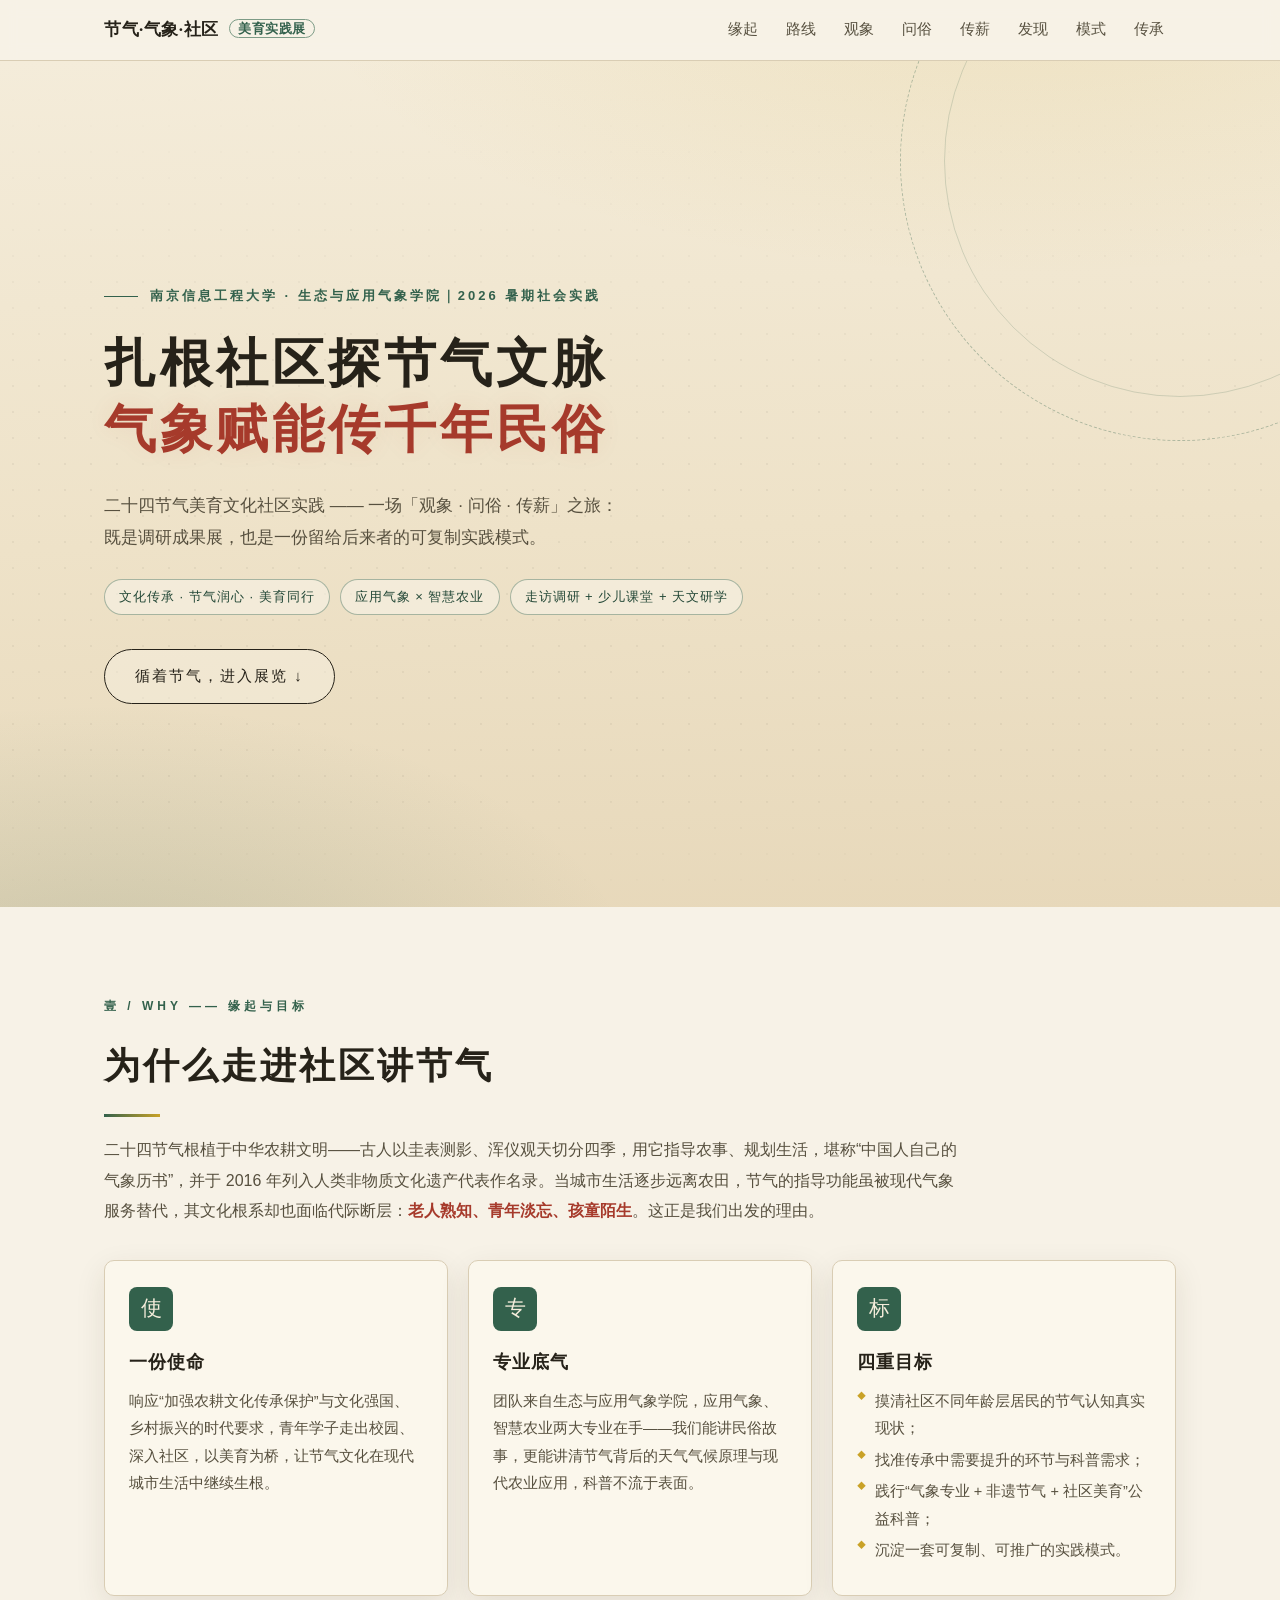
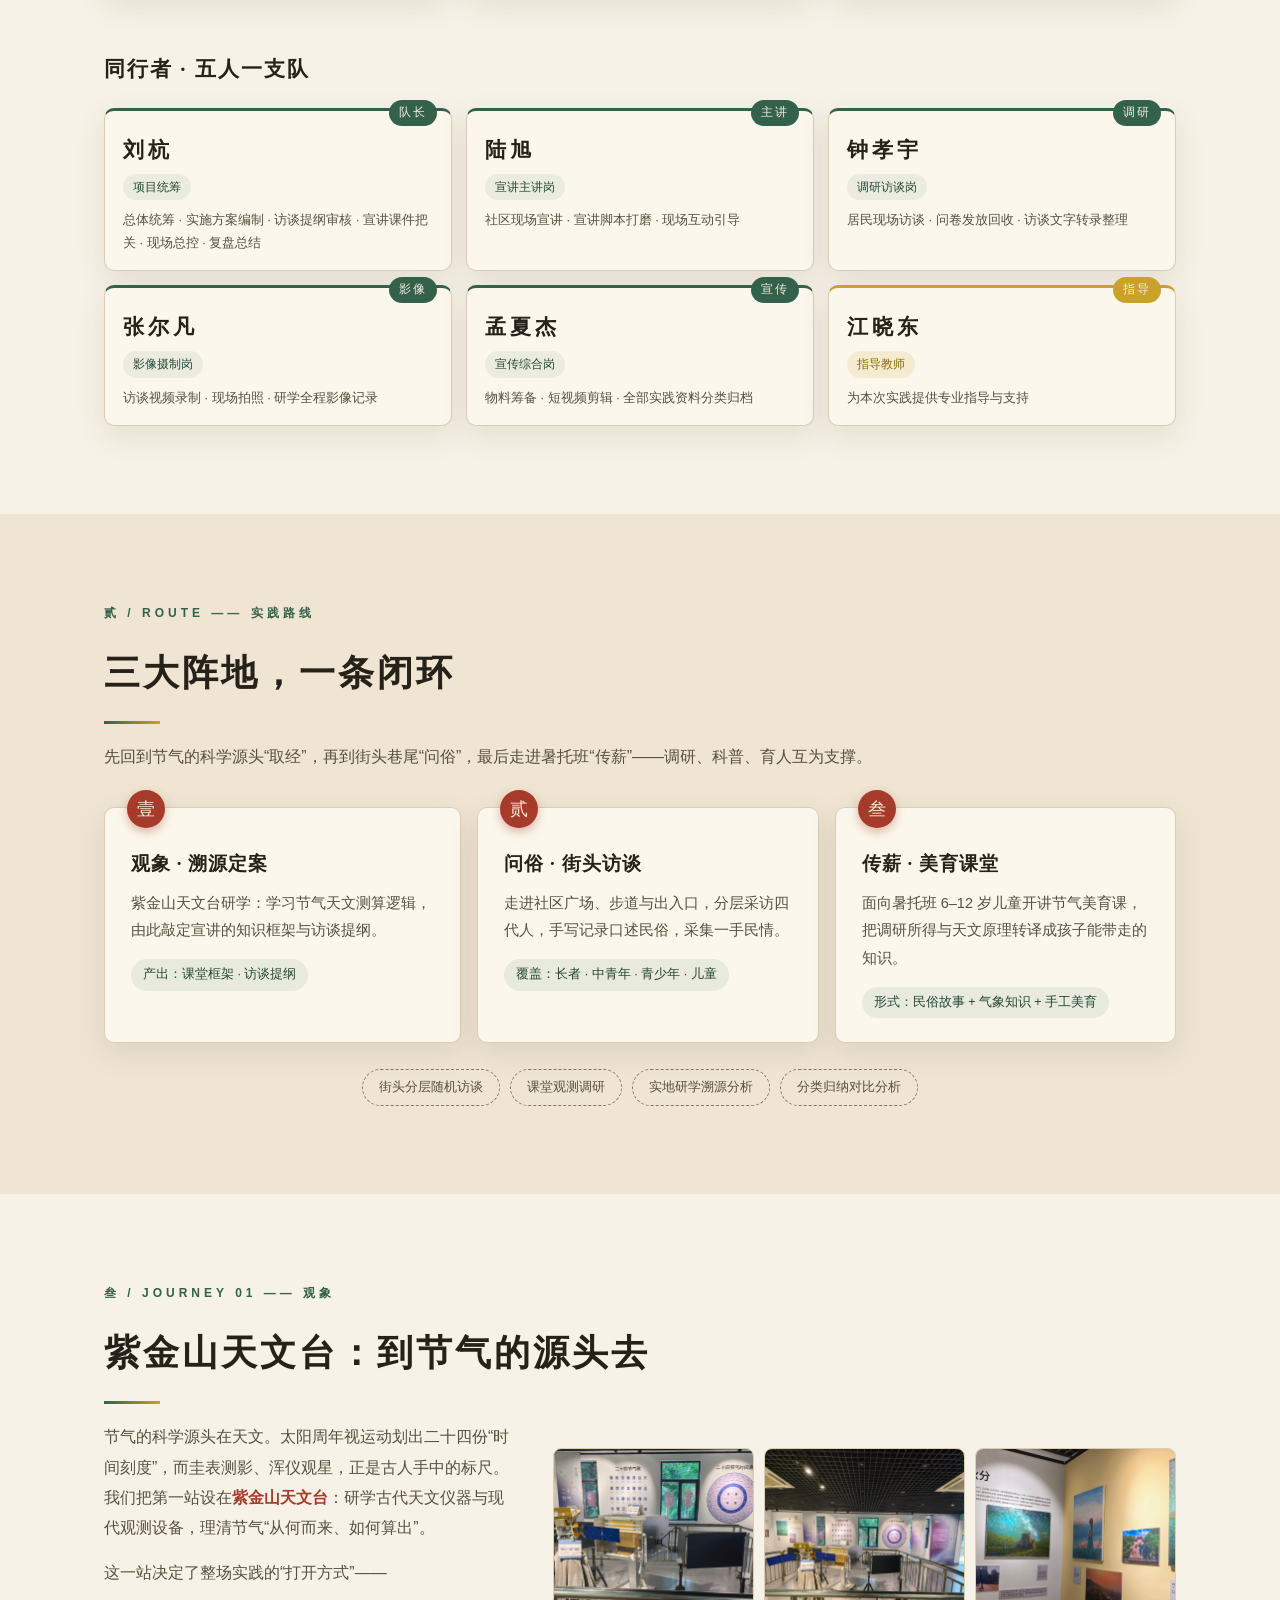
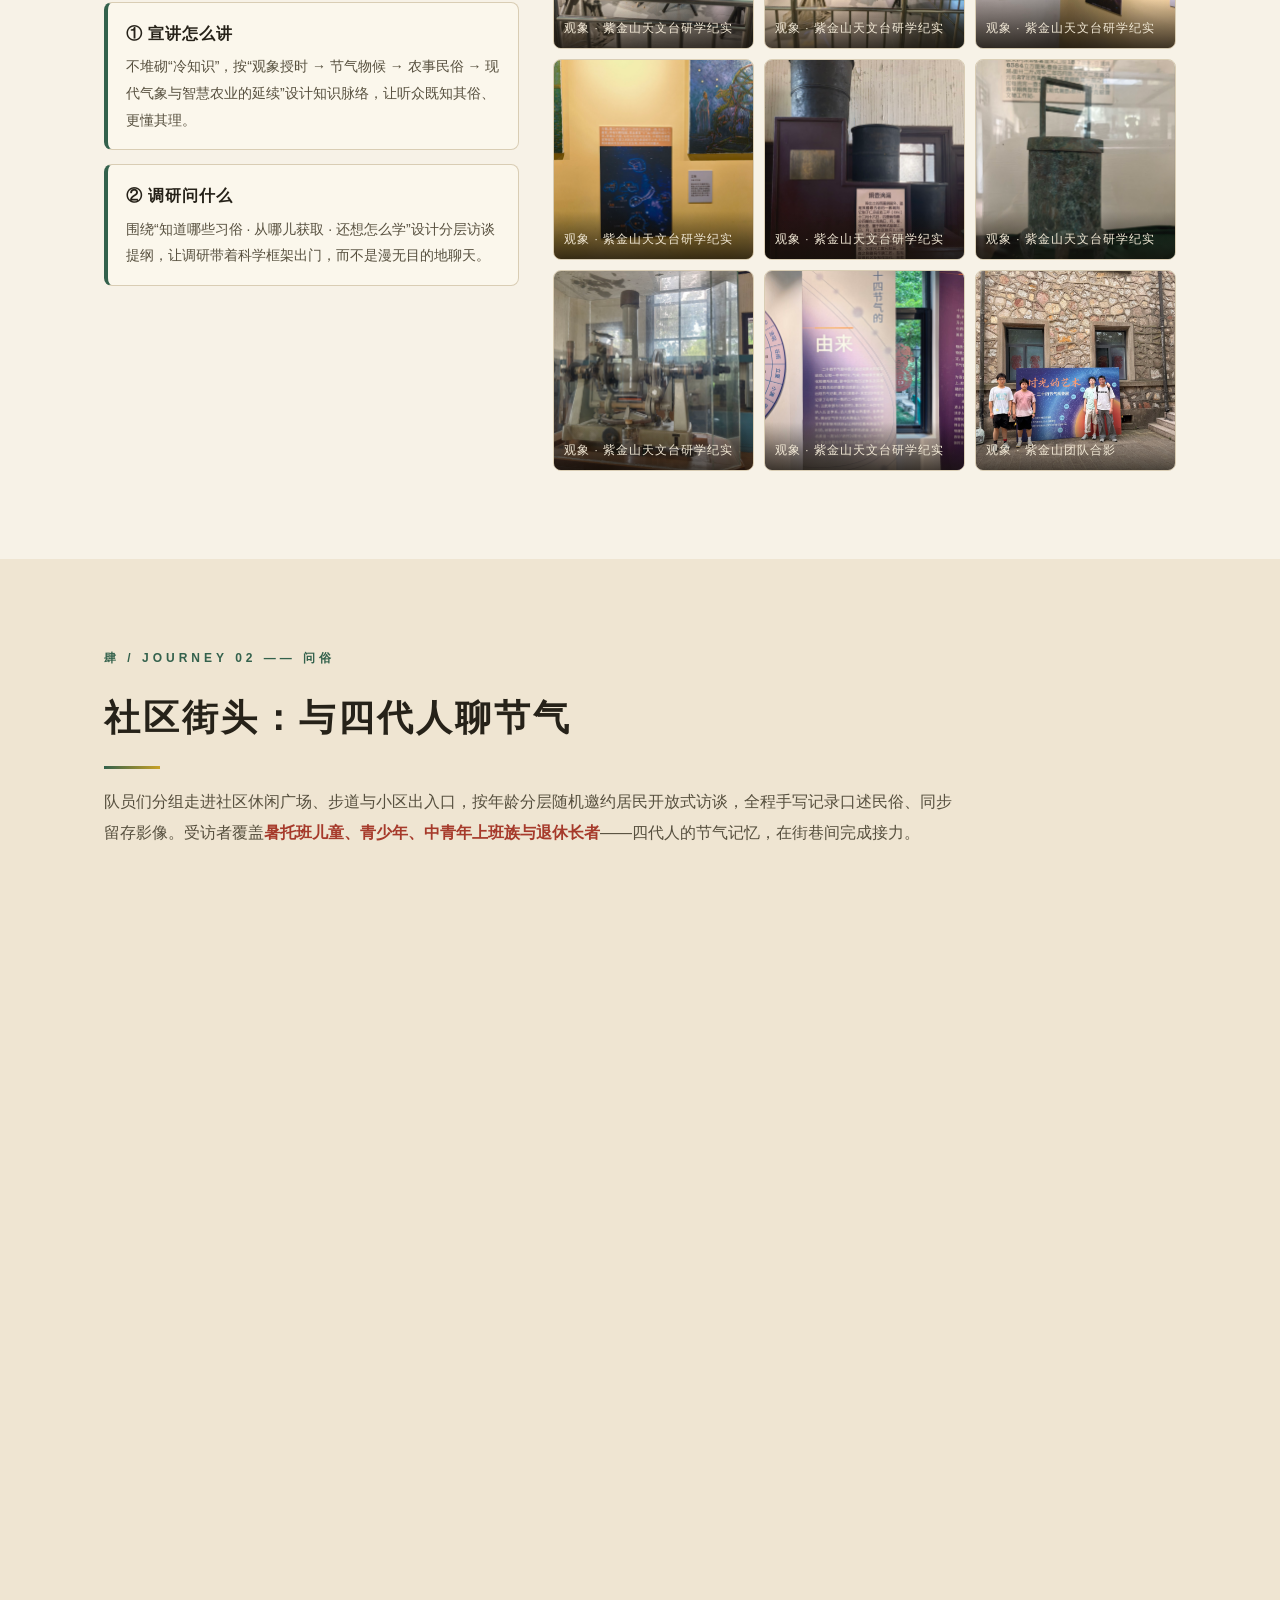
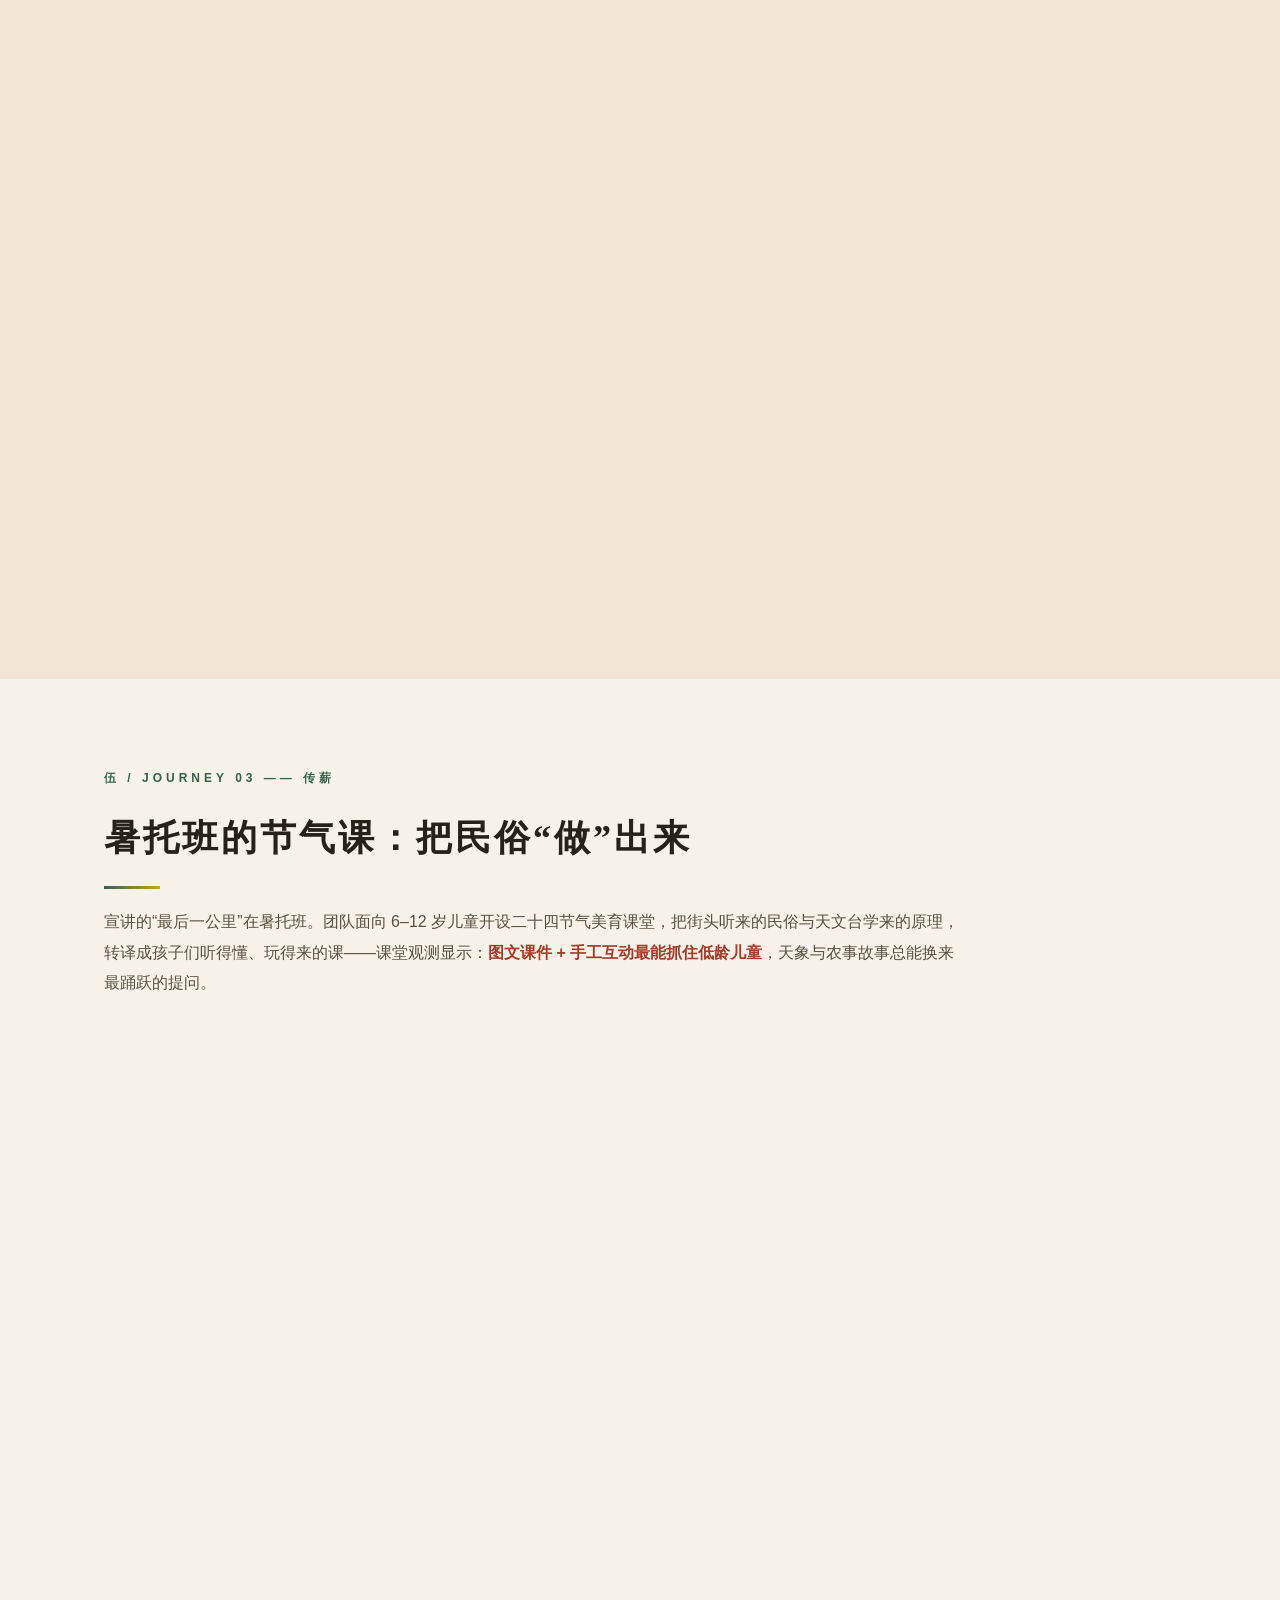
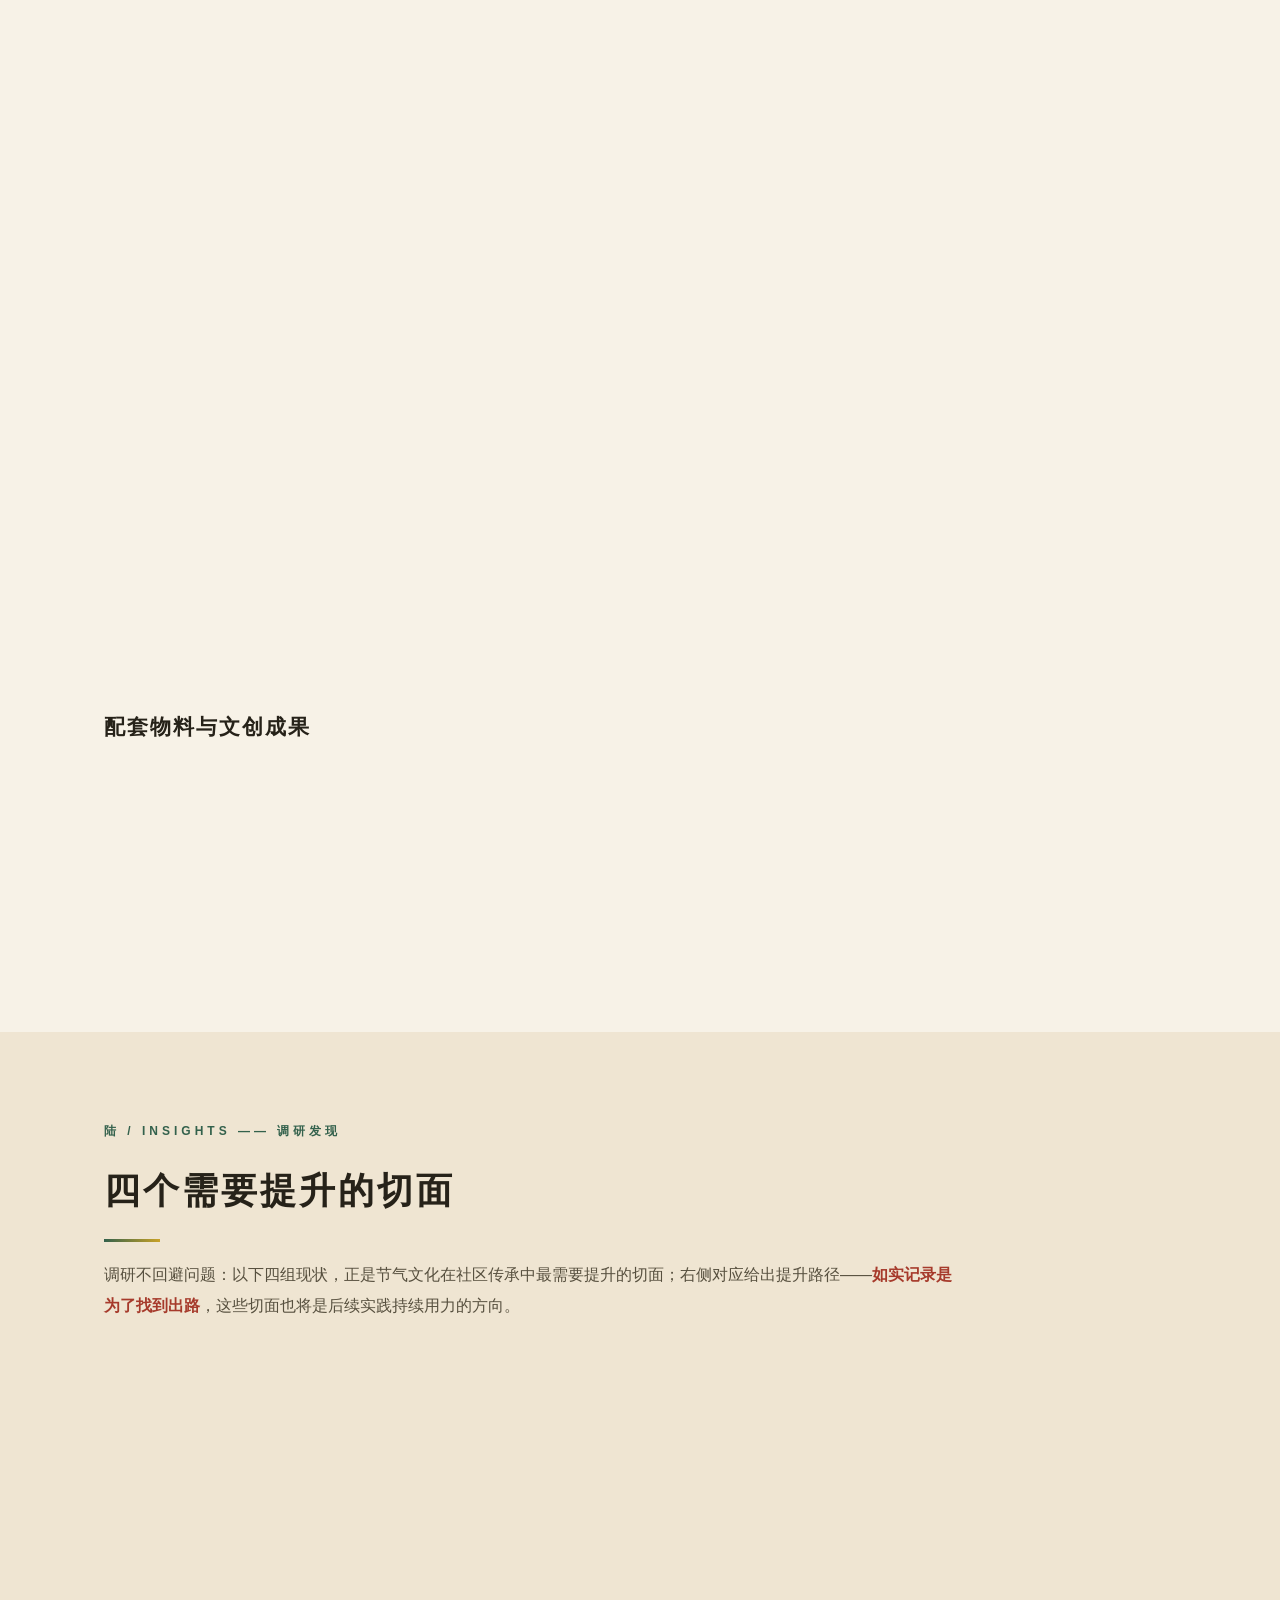
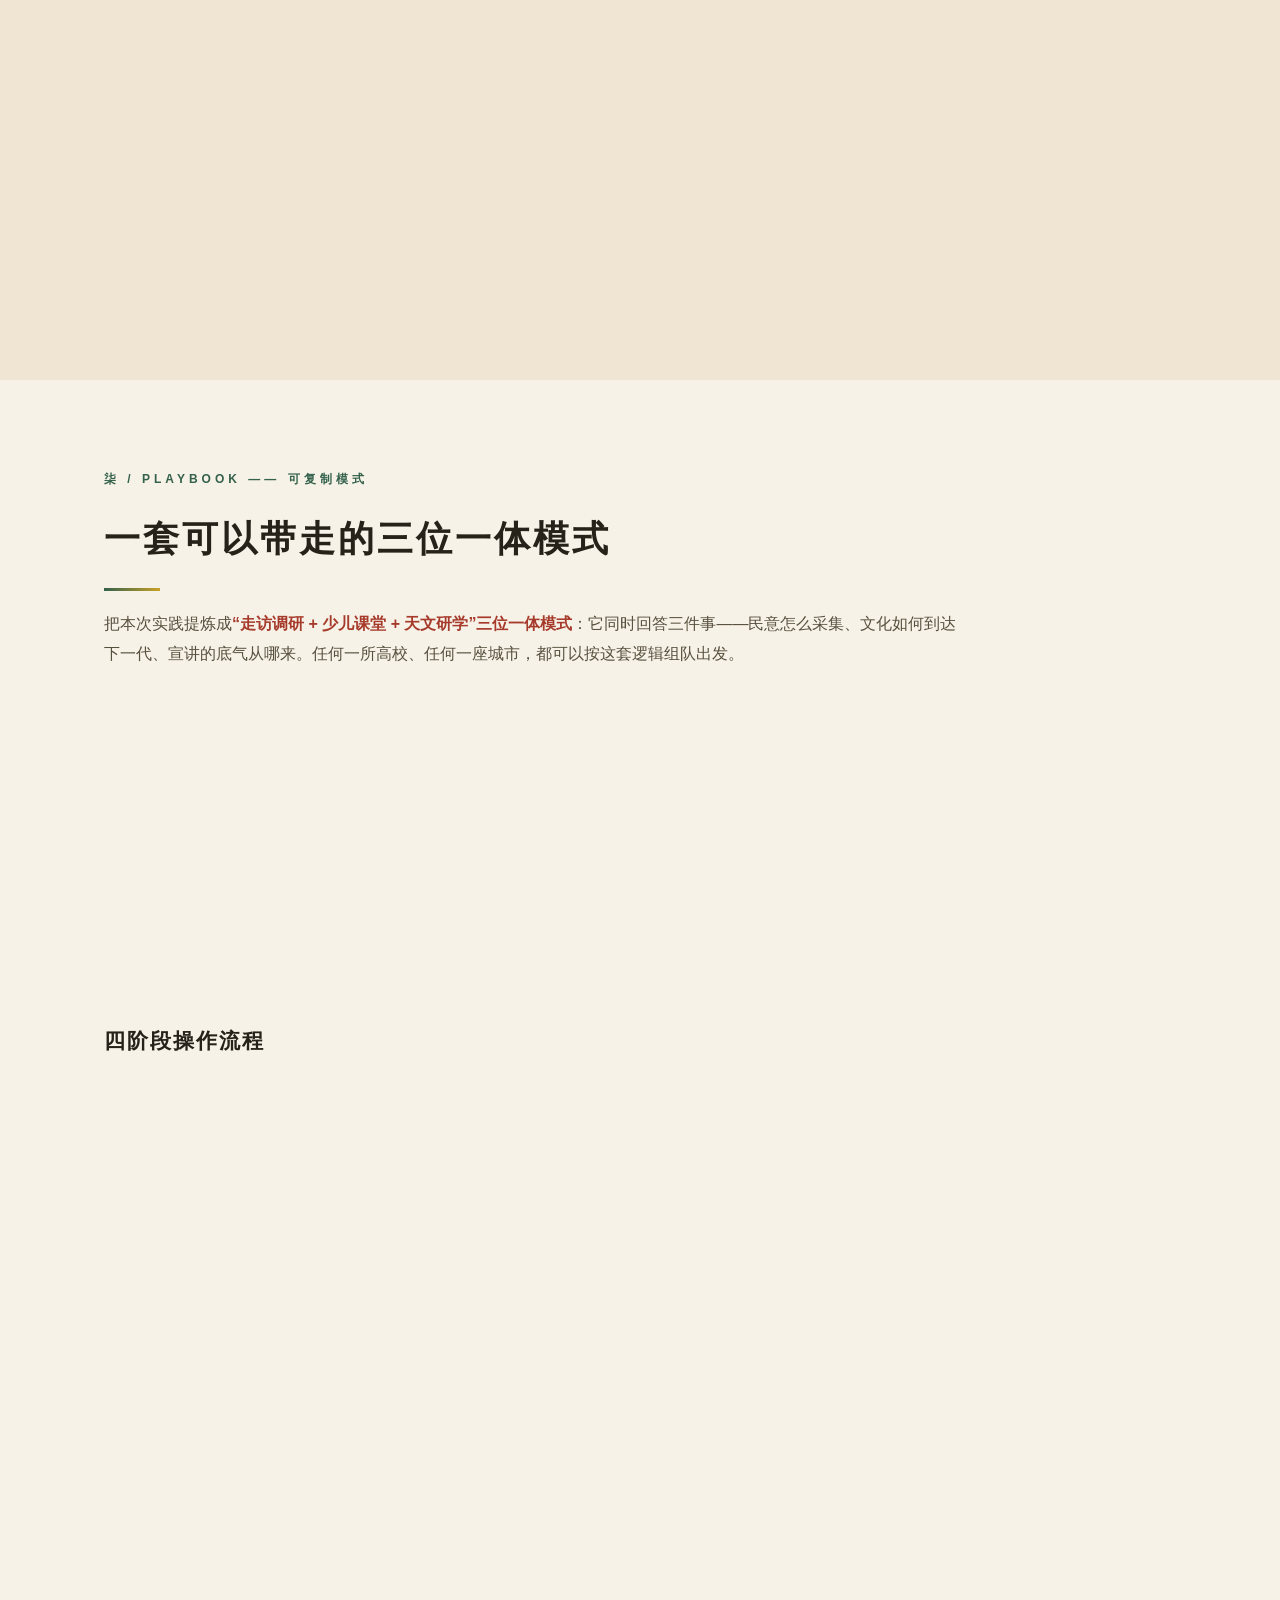
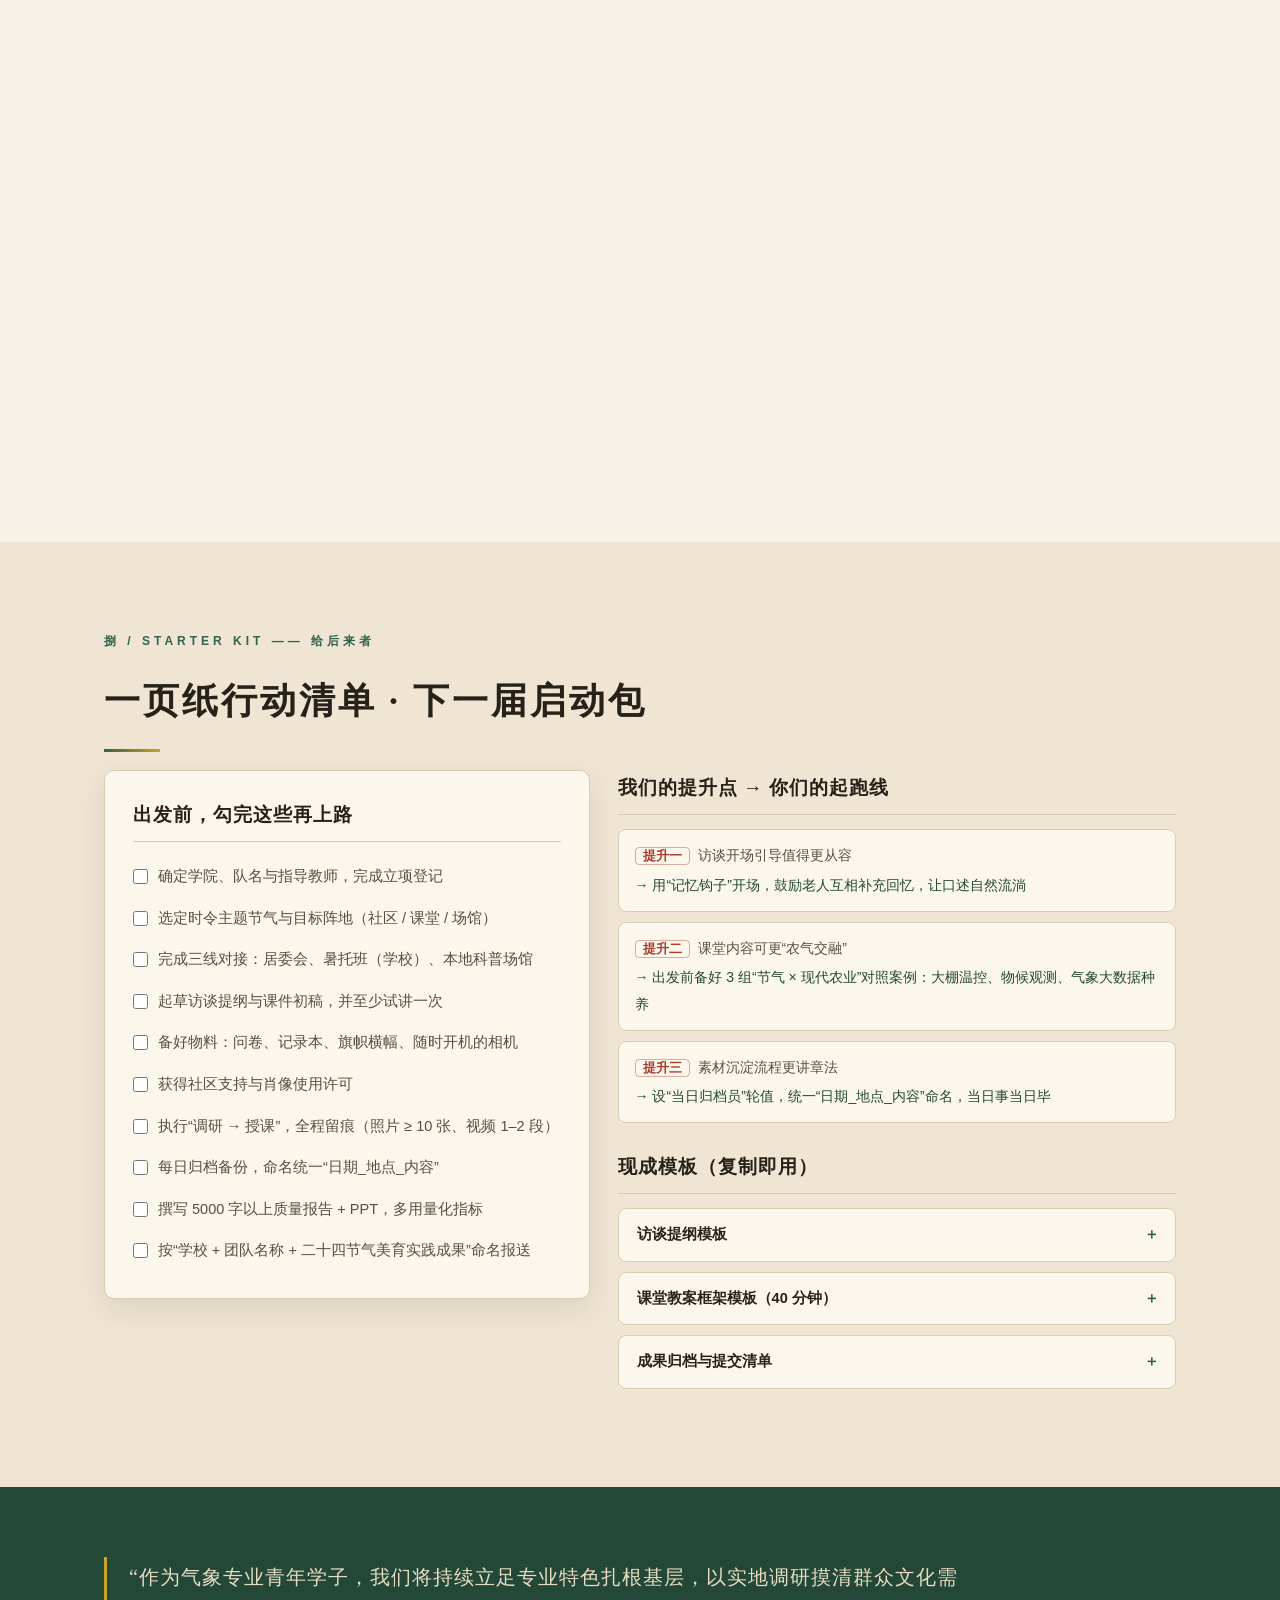
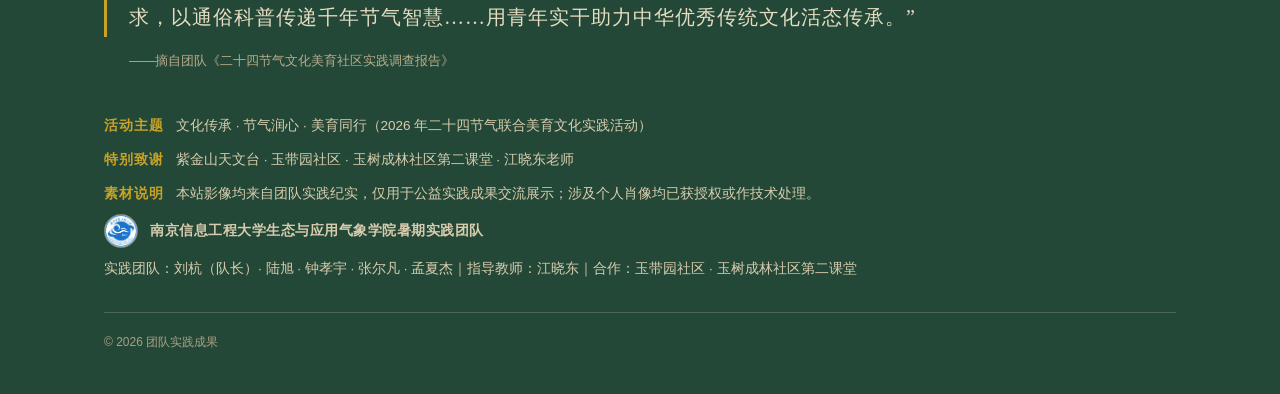
==== index.html @ 69b65ee2 "二十四节气美育实践成果展 v1.0（含视频）" ====
<!DOCTYPE html>
<html lang="zh-CN">
<head>
<meta charset="UTF-8">
<meta name="viewport" content="width=device-width, initial-scale=1.0">
<title>扎根社区探节气文脉 · 气象赋能传千年民俗｜南京信息工程大学二十四节气美育实践成果展</title>
<meta name="description" content="南京信息工程大学生态与应用气象学院暑期实践团队成果展：观象·问俗·传薪三大阵地，二十四节气社区调研成果与可复制实践模式。">
<link rel="icon" href="img/logo-nuist.jpg">
<link rel="stylesheet" href="css/style.css">
</head>
<body>

<!-- ======== 顶部导航 ======== -->
<header class="nav" id="topnav">
  <div class="nav-inner">
    <a class="brand" href="#top">节气·气象·社区 <em>美育实践展</em></a>
    <button class="nav-toggle" id="navToggle" aria-label="展开导航" aria-expanded="false">
      <span></span><span></span><span></span>
    </button>
    <nav class="nav-links" id="navLinks">
      <a href="#intro">缘起</a>
      <a href="#route">路线</a>
      <a href="#guanxiang">观象</a>
      <a href="#wensu">问俗</a>
      <a href="#chuanxin">传薪</a>
      <a href="#findings">发现</a>
      <a href="#model">模式</a>
      <a href="#handover">传承</a>
    </nav>
  </div>
</header>

<!-- ======== 首屏 ======== -->
<section class="hero" id="top">
  <div class="hero-deco" aria-hidden="true"><div class="ring"></div></div>
  <div class="hero-inner">
    <p class="eyebrow">南京信息工程大学 · 生态与应用气象学院｜2026 暑期社会实践</p>
    <h1 class="hero-title">
      <span class="t1">扎根社区探节气文脉</span>
      <span class="t2">气象赋能传千年民俗</span>
    </h1>
    <p class="hero-sub">二十四节气美育文化社区实践 —— 一场「观象 · 问俗 · 传薪」之旅：<br>
    既是调研成果展，也是一份留给后来者的可复制实践模式。</p>
    <div class="hero-chips">
      <span>文化传承 · 节气润心 · 美育同行</span>
      <span>应用气象 × 智慧农业</span>
      <span>走访调研 + 少儿课堂 + 天文研学</span>
    </div>
    <a class="hero-cta" href="#intro">循着节气，进入展览 ↓</a>
  </div>
</section>

<main>

<!-- ======== 壹 · 缘起 ======== -->
<section class="sec" id="intro">
  <div class="wrap">
    <p class="kicker">壹 / WHY —— 缘起与目标</p>
    <h2 class="sec-title">为什么走进社区讲节气</h2>
    <p class="lede">二十四节气根植于中华农耕文明——古人以圭表测影、浑仪观天切分四季，用它指导农事、规划生活，堪称“中国人自己的气象历书”，并于 2016 年列入人类非物质文化遗产代表作名录。当城市生活逐步远离农田，节气的指导功能虽被现代气象服务替代，其文化根系却也面临代际断层：<strong>老人熟知、青年淡忘、孩童陌生</strong>。这正是我们出发的理由。</p>
    <div class="cards c3">
      <article class="card">
        <div class="card-icon" aria-hidden="true">使</div>
        <h3>一份使命</h3>
        <p>响应“加强农耕文化传承保护”与文化强国、乡村振兴的时代要求，青年学子走出校园、深入社区，以美育为桥，让节气文化在现代城市生活中继续生根。</p>
      </article>
      <article class="card">
        <div class="card-icon" aria-hidden="true">专</div>
        <h3>专业底气</h3>
        <p>团队来自生态与应用气象学院，应用气象、智慧农业两大专业在手——我们能讲民俗故事，更能讲清节气背后的天气气候原理与现代农业应用，科普不流于表面。</p>
      </article>
      <article class="card">
        <div class="card-icon" aria-hidden="true">标</div>
        <h3>四重目标</h3>
        <ul class="tight">
          <li>摸清社区不同年龄层居民的节气认知真实现状；</li>
          <li>找准传承中需要提升的环节与科普需求；</li>
          <li>践行“气象专业 + 非遗节气 + 社区美育”公益科普；</li>
          <li>沉淀一套可复制、可推广的实践模式。</li>
        </ul>
      </article>
    </div>
    <div class="team-band">
      <h3 class="sub-h">同行者 · 五人一支队</h3>
      <div class="team-grid">
        <article class="member">
          <span class="m-flag">队长</span>
          <span class="m-name">刘杭</span><span class="m-role">项目统筹</span>
          <p>总体统筹 · 实施方案编制 · 访谈提纲审核 · 宣讲课件把关 · 现场总控 · 复盘总结</p>
        </article>
        <article class="member">
          <span class="m-flag">主讲</span>
          <span class="m-name">陆旭</span><span class="m-role">宣讲主讲岗</span>
          <p>社区现场宣讲 · 宣讲脚本打磨 · 现场互动引导</p>
        </article>
        <article class="member">
          <span class="m-flag">调研</span>
          <span class="m-name">钟孝宇</span><span class="m-role">调研访谈岗</span>
          <p>居民现场访谈 · 问卷发放回收 · 访谈文字转录整理</p>
        </article>
        <article class="member">
          <span class="m-flag">影像</span>
          <span class="m-name">张尔凡</span><span class="m-role">影像摄制岗</span>
          <p>访谈视频录制 · 现场拍照 · 研学全程影像记录</p>
        </article>
        <article class="member">
          <span class="m-flag">宣传</span>
          <span class="m-name">孟夏杰</span><span class="m-role">宣传综合岗</span>
          <p>物料筹备 · 短视频剪辑 · 全部实践资料分类归档</p>
        </article>
        <article class="member teacher">
          <span class="m-flag">指导</span>
          <span class="m-name">江晓东</span><span class="m-role">指导教师</span>
          <p>为本次实践提供专业指导与支持</p>
        </article>
      </div>
    </div>
  </div>
</section>

<!-- ======== 贰 · 路线 ======== -->
<section class="sec alt" id="route">
  <div class="wrap">
    <p class="kicker">贰 / ROUTE —— 实践路线</p>
    <h2 class="sec-title">三大阵地，一条闭环</h2>
    <p class="lede">先回到节气的科学源头“取经”，再到街头巷尾“问俗”，最后走进暑托班“传薪”——调研、科普、育人互为支撑。</p>
    <div class="steps c3">
      <article class="step">
        <div class="step-no">壹</div>
        <h3>观象 · 溯源定案</h3>
        <p>紫金山天文台研学：学习节气天文测算逻辑，由此敲定宣讲的知识框架与访谈提纲。</p>
        <div class="step-tag">产出：课堂框架 · 访谈提纲</div>
      </article>
      <article class="step">
        <div class="step-no">贰</div>
        <h3>问俗 · 街头访谈</h3>
        <p>走进社区广场、步道与出入口，分层采访四代人，手写记录口述民俗，采集一手民情。</p>
        <div class="step-tag">覆盖：长者 · 中青年 · 青少年 · 儿童</div>
      </article>
      <article class="step">
        <div class="step-no">叁</div>
        <h3>传薪 · 美育课堂</h3>
        <p>面向暑托班 6–12 岁儿童开讲节气美育课，把调研所得与天文原理转译成孩子能带走的知识。</p>
        <div class="step-tag">形式：民俗故事 + 气象知识 + 手工美育</div>
      </article>
    </div>
    <div class="chips-row">
      <span class="chip">街头分层随机访谈</span>
      <span class="chip">课堂观测调研</span>
      <span class="chip">实地研学溯源分析</span>
      <span class="chip">分类归纳对比分析</span>
    </div>
  </div>
</section>

<!-- ======== 叁 · 观象 ======== -->
<section class="sec" id="guanxiang">
  <div class="wrap">
    <p class="kicker">叁 / JOURNEY 01 —— 观象</p>
    <h2 class="sec-title">紫金山天文台：到节气的源头去</h2>
    <div class="split">
      <div class="split-text">
        <p>节气的科学源头在天文。太阳周年视运动划出二十四份“时间刻度”，而圭表测影、浑仪观星，正是古人手中的标尺。我们把第一站设在<strong>紫金山天文台</strong>：研学古代天文仪器与现代观测设备，理清节气“从何而来、如何算出”。</p>
        <p>这一站决定了整场实践的“打开方式”——</p>
        <div class="mini-cards">
          <article>
            <h4>① 宣讲怎么讲</h4>
            <p>不堆砌“冷知识”，按“观象授时 → 节气物候 → 农事民俗 → 现代气象与智慧农业的延续”设计知识脉络，让听众既知其俗、更懂其理。</p>
          </article>
          <article>
            <h4>② 调研问什么</h4>
            <p>围绕“知道哪些习俗 · 从哪儿获取 · 还想怎么学”设计分层访谈提纲，让调研带着科学框架出门，而不是漫无目的地聊天。</p>
          </article>
        </div>
      </div>
      <div class="gallery" data-gallery="guanxiang" aria-label="紫金山天文台研学照片"></div>
    </div>
  </div>
</section>

<!-- ======== 肆 · 问俗 ======== -->
<section class="sec alt" id="wensu">
  <div class="wrap">
    <p class="kicker">肆 / JOURNEY 02 —— 问俗</p>
    <h2 class="sec-title">社区街头：与四代人聊节气</h2>
    <p class="lede">队员们分组走进社区休闲广场、步道与小区出入口，按年龄分层随机邀约居民开放式访谈，全程手写记录口述民俗、同步留存影像。受访者覆盖<strong>暑托班儿童、青少年、中青年上班族与退休长者</strong>——四代人的节气记忆，在街巷间完成接力。</p>
    <div class="portraits c4">
      <article class="portrait">
        <div class="p-face">长</div>
        <h3>长者 · 记忆完整者</h3>
        <p>熟知立秋晒秋、啃秋、时令食补等全套民俗，能背节气歌、谈农时；短板在于获取新知的渠道单一（口述 + 电视），社区里缺少固定交流平台。</p>
      </article>
      <article class="portrait">
        <div class="p-face">中</div>
        <h3>中青年 · 碎片化</h3>
        <p>只记得少数标志性节气，民俗“听过名字、不懂寓意”，践行更少；知识多来自短视频碎片，反而对“节气 × 气象 / 智慧农业”的专业解读有较强求知欲。</p>
      </article>
      <article class="portrait">
        <div class="p-face">青</div>
        <h3>青少年 · 课本派</h3>
        <p>会背节气歌，却对应不上物候与民俗，几乎没有生活实践经历；对纯理论宣讲接受度低，更欢迎趣味化、互动式科普。</p>
      </article>
      <article class="portrait">
        <div class="p-face">童</div>
        <h3>儿童 · 待启蒙</h3>
        <p>对节气名词基本陌生，却对自然风物、天象故事、农耕小故事充满好奇——图文并茂的课件加手工互动，是打开认知的最佳钥匙。</p>
      </article>
    </div>
    <div class="channel-band">
      <h4>知识渠道发现</h4>
      <ul>
        <li><strong>长辈口述、课本</strong>——大众最主要的知识来源</li>
        <li><strong>短视频</strong>——中青年与青少年的主流渠道</li>
        <li><strong>电视科普</strong>——仍服务着老年群体</li>
        <li class="hl"><strong>社区节气活动、场馆研学</strong>——覆盖面极低，线下实体科普阵地存在明显缺口</li>
      </ul>
    </div>
    <div class="wensu-media">
      <figure class="video-block">
        <video controls preload="metadata" src="video/wensu-caifang.mp4" aria-label="社区街头采访视频"></video>
        <figcaption>问俗 · 街头采访实录视频（约 3 分钟）——照片之外，让对话与乡音自己说话</figcaption>
      </figure>
      <div class="gallery narrow" data-gallery="wensu" aria-label="社区街头访谈照片"></div>
    </div>
  </div>
</section>

<!-- ======== 伍 · 传薪 ======== -->
<section class="sec" id="chuanxin">
  <div class="wrap">
    <p class="kicker">伍 / JOURNEY 03 —— 传薪</p>
    <h2 class="sec-title">暑托班的节气课：把民俗“做”出来</h2>
    <p class="lede">宣讲的“最后一公里”在暑托班。团队面向 6–12 岁儿童开设二十四节气美育课堂，把街头听来的民俗与天文台学来的原理，转译成孩子们听得懂、玩得来的课——课堂观测显示：<strong>图文课件 + 手工互动最能抓住低龄儿童</strong>，天象与农事故事总能换来最踊跃的提问。</p>
    <div class="cards c3">
      <article class="card">
        <div class="card-icon" aria-hidden="true">讲</div>
        <h3>民俗故事 · 导入</h3>
        <p>以应季民俗开场：立秋为什么要“晒秋”“啃秋”？先让孩子们“见过”，才谈得上“想懂”。</p>
      </article>
      <article class="card">
        <div class="card-icon" aria-hidden="true">理</div>
        <h3>气象小知识 · 进阶</h3>
        <p>结合专业解释“立秋为何还热”“一场秋雨一场凉”背后的节气与天气逻辑，也把现代气象监测、大棚智慧温控等对比知识带进课堂。</p>
      </article>
      <article class="card">
        <div class="card-icon" aria-hidden="true">手</div>
        <h3>手工美育 · 内化</h3>
        <p>树叶拼贴、节气手绘等低门槛创作，让孩子动手把节气“做”出来；作品带回家，课堂就延伸成了家庭话题。</p>
      </article>
    </div>
    <figure class="video-block wide">
      <video controls preload="metadata" src="video/chuanxin-ketang.mp4" aria-label="暑托班节气课堂视频"></video>
      <figcaption>传薪 · 节气美育课堂实录视频（约 4 分钟）</figcaption>
    </figure>
    <div class="gallery" data-gallery="chuanxin" aria-label="暑托班节气课堂照片"></div>
    <h3 class="sub-h">配套物料与文创成果</h3>
    <div class="gallery" data-gallery="wenchuang" aria-label="宣传物料与文创作品照片"></div>
  </div>
</section>

<!-- ======== 陆 · 发现 ======== -->
<section class="sec alt" id="findings">
  <div class="wrap">
    <p class="kicker">陆 / INSIGHTS —— 调研发现</p>
    <h2 class="sec-title">四个需要提升的切面</h2>
    <p class="lede">调研不回避问题：以下四组现状，正是节气文化在社区传承中最需要提升的切面；右侧对应给出提升路径——<strong>如实记录是为了找到出路</strong>，这些切面也将是后续实践持续用力的方向。</p>
    <div class="pair-list">
      <div class="pair">
        <div class="pain"><h4>现状一 · 代际认知有落差</h4><p>城市生活远离农事，年轻一代缺少节气民俗的生活场景与长辈口述机会，“老人熟知、青年淡忘、孩童陌生”的落差，需要更多带烟火气的场景去弥合。</p></div>
        <span class="arrow" aria-hidden="true">→</span>
        <div class="key"><h4>提升方向 · 社区常态阵地</h4><p>每季度固定节气公益课堂，组合“民俗故事 + 气象知识 + 手工创作”；开辟宣传栏，为老人建立口述民俗档案。</p></div>
      </div>
      <div class="pair">
        <div class="pain"><h4>现状二 · 社区供给待丰实</h4><p>节气专项活动仍偏少，形式多停留于传单与静态宣讲，对儿童和中青年的吸引力不足——供给的趣味性、频次都需要提升。</p></div>
        <span class="arrow" aria-hidden="true">→</span>
        <div class="key"><h4>提升方向 · 高校实践体系</h4><p>把“走访调研 + 少儿课堂 + 天文研学”固化为年度实践模式，配套专业科普课件与常态研学安排。</p></div>
      </div>
      <div class="pair">
        <div class="pain"><h4>现状三 · 科普深度待拓展</h4><p>常见讲解多讲民俗故事，少讲节气背后的气象原理与现代农业应用，大众“知其俗、未必知其理”——专业纵深的科普供给需要提升。</p></div>
        <span class="arrow" aria-hidden="true">→</span>
        <div class="key"><h4>提升方向 · 双线融合传播</h4><p>短视频轻量科普适配年轻一代；线下留存访谈记录、手工作品、研学影像，汇编成册免费发放。</p></div>
      </div>
      <div class="pair">
        <div class="pain"><h4>现状四 · 长效机制待完善</h4><p>高校专业资源下沉社区仍以一次性暑期实践为主，暑期过后服务易中断——校地协同的常态化机制需要持续提升。</p></div>
        <span class="arrow" aria-hidden="true">→</span>
        <div class="key"><h4>提升方向 · 校地共建机制</h4><p>与社区签订长期合作协议，分学期开展月度志愿科普，成果纳入第二课堂与实践评优体系。</p></div>
      </div>
    </div>
  </div>
</section>

<!-- ======== 柒 · 模式 ======== -->
<section class="sec" id="model">
  <div class="wrap">
    <p class="kicker">柒 / PLAYBOOK —— 可复制模式</p>
    <h2 class="sec-title">一套可以带走的三位一体模式</h2>
    <p class="lede">把本次实践提炼成<strong>“走访调研 + 少儿课堂 + 天文研学”三位一体模式</strong>：它同时回答三件事——民意怎么采集、文化如何到达下一代、宣讲的底气从哪来。任何一所高校、任何一座城市，都可以按这套逻辑组队出发。</p>
    <div class="cards c3">
      <article class="card feature">
        <div class="card-icon" aria-hidden="true">访</div>
        <h3>走访调研 · 民意底座</h3>
        <p>分层访谈让科普“对症下药”，口述记录为社区留下民俗档案。没有成熟社区？乡村集市、公园、校园周边同样适用。</p>
      </article>
      <article class="card feature">
        <div class="card-icon" aria-hidden="true">课</div>
        <h3>少儿课堂 · 传承主阵地</h3>
        <p>美育三段式把知识转译为体验，孩子带作品回家即成为“二次传播点”。暑托班之外，乡村少年宫、夏令营、中小学课后服务皆可承接。</p>
      </article>
      <article class="card feature">
        <div class="card-icon" aria-hidden="true">研</div>
        <h3>天文研学 · 科学源头</h3>
        <p>场馆里的“为什么”让宣讲有原理底气，也补齐线下研学缺口。紫金山天文台之外，本地天文馆、气象台、科技馆、气象科普基地皆可平替。</p>
      </article>
    </div>

    <h3 class="sub-h">四阶段操作流程</h3>
    <ol class="phases">
      <li>
        <span class="ph-no">1</span>
        <div class="ph-body">
          <h4>筹备 · 定案</h4>
          <p>选对时令主题（暑期实践宜选民俗浓度高的节气，如立秋）；完成三线对接：社区居委、暑托班 / 学校、本地科普场馆；备齐访谈提纲、课件初稿与影像设备；安全预案与肖像授权前置。</p>
          <div class="ph-out">产出：一页行动方案 + 物料清单</div>
        </div>
      </li>
      <li>
        <span class="ph-no">2</span>
        <div class="ph-body">
          <h4>调研 · 问俗</h4>
          <p>分组分区，按“长者 / 中青年 / 青少年 / 儿童”分层覆盖；用“您年轻时这个时节吃什么、做什么”这类记忆钩子唤起口述；主问 + 记录双人搭档，全程留影。</p>
          <div class="ph-out">产出：口述记录 · 影像 · 问卷</div>
        </div>
      </li>
      <li>
        <span class="ph-no">3</span>
        <div class="ph-body">
          <h4>授课 · 传薪</h4>
          <p>按“民俗故事 → 气象小知识 → 手工美育”三段式开讲，控制单课时长与互动节奏；讲师 + 助教配合，助教专职记录课堂反应与作品。</p>
          <div class="ph-out">产出：课堂照片 · 儿童作品 · 观测笔记</div>
        </div>
      </li>
      <li>
        <span class="ph-no">4</span>
        <div class="ph-body">
          <h4>沉淀 · 交付</h4>
          <p>当日事当日归档，统一命名“日期_地点_内容”；按活动要求备齐：高清照片不少于 10 张、视频 1–2 段（每段 3–5 分钟）、项目质量报告（不少于 5000 字）与 PPT；以“学校 + 团队名称 + 二十四节气美育实践成果”命名报送。</p>
          <div class="ph-out">产出：全套成果包（报告 · PPT · 影像 · 科普材料）</div>
        </div>
      </li>
    </ol>

    <div class="tips">
      <h4>实践小贴士（我们的切身体会）</h4>
      <ul>
        <li>访谈开场备好“记忆钩子”，长者的话匣子会开得更自然；</li>
        <li>课件多放“节气 × 现代农业”对比案例，专业味足一点，听众反而更买账；</li>
        <li>影像素材当天归档，让最鲜活的记录第一时间进入素材库。</li>
      </ul>
    </div>
  </div>
</section>

<!-- ======== 捌 · 传承 ======== -->
<section class="sec alt" id="handover">
  <div class="wrap">
    <p class="kicker">捌 / STARTER KIT —— 给后来者</p>
    <h2 class="sec-title">一页纸行动清单 · 下一届启动包</h2>
    <div class="handover-grid">
      <div class="checklist">
        <h3>出发前，勾完这些再上路</h3>
        <label><input type="checkbox"> 确定学院、队名与指导教师，完成立项登记</label>
        <label><input type="checkbox"> 选定时令主题节气与目标阵地（社区 / 课堂 / 场馆）</label>
        <label><input type="checkbox"> 完成三线对接：居委会、暑托班（学校）、本地科普场馆</label>
        <label><input type="checkbox"> 起草访谈提纲与课件初稿，并至少试讲一次</label>
        <label><input type="checkbox"> 备好物料：问卷、记录本、旗帜横幅、随时开机的相机</label>
        <label><input type="checkbox"> 获得社区支持与肖像使用许可</label>
        <label><input type="checkbox"> 执行“调研 → 授课”，全程留痕（照片 ≥ 10 张、视频 1–2 段）</label>
        <label><input type="checkbox"> 每日归档备份，命名统一“日期_地点_内容”</label>
        <label><input type="checkbox"> 撰写 5000 字以上质量报告 + PPT，多用量化指标</label>
        <label><input type="checkbox"> 按“学校 + 团队名称 + 二十四节气美育实践成果”命名报送</label>
      </div>
      <div class="relay">
        <h3>我们的提升点 → 你们的起跑线</h3>
        <ul>
          <li><span class="bad">提升一</span>访谈开场引导值得更从容<br><span class="fix">→ 用“记忆钩子”开场，鼓励老人互相补充回忆，让口述自然流淌</span></li>
          <li><span class="bad">提升二</span>课堂内容可更“农气交融”<br><span class="fix">→ 出发前备好 3 组“节气 × 现代农业”对照案例：大棚温控、物候观测、气象大数据种养</span></li>
          <li><span class="bad">提升三</span>素材沉淀流程更讲章法<br><span class="fix">→ 设“当日归档员”轮值，统一“日期_地点_内容”命名，当日事当日毕</span></li>
        </ul>
        <h3 class="mt">现成模板（复制即用）</h3>
        <details class="tpl">
          <summary>访谈提纲模板</summary>
          <div class="tpl-body">
            <p><strong>开场（记忆钩子）：</strong>您好，我们是南京信息工程大学的大学生，在做二十四节气民俗的社会调查。您年轻时，到了【X 节气】家里都吃什么、做什么？</p>
            <p><strong>一、认知与记忆：</strong>1. 您能说出几个节气？能背节气歌吗？2. 咱们本地过【X 节气】有哪些讲究（饮食 / 习俗 / 禁忌）？3. 这些习俗您是从哪儿听来的（长辈口述 / 电视 / 手机 / 课本）？</p>
            <p><strong>二、渠道与行为：</strong>4. 平时从哪些渠道接触节气知识？5. 家里现在还按节气安排生活吗（吃什么 / 做什么）？</p>
            <p><strong>三、需求与期望：</strong>6. 如果社区办节气活动，您希望是什么形式（讲座 / 手工 / 养生 / 亲子）？7. 您愿意听大学生讲节气里的气象和农业科学吗？</p>
            <p><strong>记录要求：</strong>标注受访者年龄段；原话尽量完整记录；拍合影前先征得同意。</p>
          </div>
        </details>
        <details class="tpl">
          <summary>课堂教案框架模板（40 分钟）</summary>
          <div class="tpl-body">
            <p><strong>导入 5'：</strong>应季民俗提问（“立秋了，你家吃什么？”），亮出今天的主角节气。</p>
            <p><strong>民俗故事 10'：</strong>讲本地习俗由来与寓意，穿插“晒秋 / 啃秋 / 数九”等生活画面。</p>
            <p><strong>气象小知识 10'：</strong>该节气的天气气候特点 + 一个“节气 × 现代农业”对照案例 + 1–2 个课堂提问。</p>
            <p><strong>手工美育 12'：</strong>树叶拼贴 / 节气手绘等低门槛创作，助教巡堂记录。</p>
            <p><strong>收尾 3'：</strong>请 2–3 名孩子展示并复述“今天学到了什么”，发放科普小卡。</p>
          </div>
        </details>
        <details class="tpl">
          <summary>成果归档与提交清单</summary>
          <div class="tpl-body">
            <p><strong>每日归档：</strong>照片（日期_地点_内容.jpg）｜访谈记录（日期_人群_编号.docx）｜视频（日期_活动.mp4）</p>
            <p><strong>终版提交（对照活动通知逐项打勾）：</strong>□ 项目质量报告 ≥ 5000 字（背景 / 目标定位 / 规划实施 / 核心亮点 / 效益分析 / 团队优势 / 发展愿景，多用量化指标）；□ PPT（参照报告）；□ 高清原图照片 ≥ 10 张；□ 视频 1–2 段（每段 3–5 分钟，展现实践全貌）；□ 科普材料、文创作品电子版（可选）。</p>
            <p><strong>命名：</strong>“学校 + 团队名称 + 二十四节气美育实践成果”，打包发送组委会邮箱。</p>
          </div>
        </details>
      </div>
    </div>
  </div>
</section>

</main>

<!-- ======== 尾注 ======== -->
<footer class="epilogue" id="epilogue">
  <div class="wrap">
    <blockquote>“作为气象专业青年学子，我们将持续立足专业特色扎根基层，以实地调研摸清群众文化需求，以通俗科普传递千年节气智慧……用青年实干助力中华优秀传统文化活态传承。”</blockquote>
    <p class="quote-from">——摘自团队《二十四节气文化美育社区实践调查报告》</p>
    <div class="footer-meta">
      <p><strong>活动主题</strong>文化传承 · 节气润心 · 美育同行（2026 年二十四节气联合美育文化实践活动）</p>
      <p><strong>特别致谢</strong>紫金山天文台 · 玉带园社区 · 玉树成林社区第二课堂 · 江晓东老师</p>
      <p><strong>素材说明</strong>本站影像均来自团队实践纪实，仅用于公益实践成果交流展示；涉及个人肖像均已获授权或作技术处理。</p>
      <p class="logo-line"><img src="img/logo-nuist.jpg" alt="南京信息工程大学校徽" loading="lazy"><span>南京信息工程大学生态与应用气象学院暑期实践团队</span></p>
      <p class="credits">实践团队：刘杭（队长）· 陆旭 · 钟孝宇 · 张尔凡 · 孟夏杰｜指导教师：江晓东｜合作：玉带园社区 · 玉树成林社区第二课堂</p>
    </div>
    <p class="copyright">© 2026 团队实践成果</p>
  </div>
</footer>

<!-- 灯箱 -->
<div class="lightbox" id="lightbox" hidden>
  <button class="lb-close" id="lbClose" aria-label="关闭">&times;</button>
  <button class="lb-prev" id="lbPrev" aria-label="上一张">‹</button>
  <figure class="lb-figure">
    <img id="lbImg" alt="">
    <figcaption id="lbCap"></figcaption>
  </figure>
  <button class="lb-next" id="lbNext" aria-label="下一张">›</button>
</div>

<script src="js/main.js"></script>
</body>
</html>
---- css/style.css ----
/* ============================================================
   二十四节气美育实践成果展 · style.css
   配色：宣纸 / 墨 / 松绿 / 朱砂 —— 节气书画气质 + 现代网格
   ============================================================ */
:root{
  --paper:   #f7f2e7;   /* 宣纸 */
  --paper-2: #efe5d2;   /* 深一档纸色 */
  --card:    #fbf7ec;
  --ink:     #262219;
  --ink-2:   #57503f;
  --ink-3:   #837a64;
  --jade:    #33614c;   /* 松绿 */
  --jade-deep:#244837;
  --jade-soft:#7d9b86;
  --seal:    #a63a2b;   /* 朱砂 */
  --line:    #d9cdb4;
  --warm:    #c9a227;
  --serif: "Songti SC","Noto Serif CJK SC","Source Han Serif SC",STSong,"SimSun",serif;
  --sans: "PingFang SC","Hiragino Sans GB","Noto Sans CJK SC","Microsoft YaHei",sans-serif;
  --shadow: 0 10px 30px rgba(60,50,30,.10);
  --radius: 10px;
}
*{box-sizing:border-box; margin:0; padding:0}
html{scroll-behavior:smooth}
body{
  font-family:var(--sans); color:var(--ink); background:var(--paper);
  line-height:1.9; font-size:16px; -webkit-font-smoothing:antialiased;
}
img{display:block; max-width:100%}
a{color:inherit; text-decoration:none}
.wrap{max-width:1120px; margin:0 auto; padding:0 24px}
section[id], footer[id]{scroll-margin-top:64px}

/* ------- 顶栏 ------- */
.nav{position:sticky; top:0; z-index:60; background:rgba(247,242,231,.92);
  backdrop-filter:blur(8px); border-bottom:1px solid var(--line)}
.nav-inner{max-width:1120px; margin:0 auto; padding:0 24px; height:60px;
  display:flex; align-items:center; justify-content:space-between}
.brand{font-family:var(--serif); font-weight:700; letter-spacing:.5px; font-size:17px}
.brand em{font-style:normal; color:var(--jade); font-size:13px; margin-left:6px;
  border:1px solid var(--jade-soft); padding:1px 8px; border-radius:99px; vertical-align:2px}
.nav-links{display:flex; gap:4px}
.nav-links a{display:block; padding:6px 12px; border-radius:6px; font-size:14.5px;
  color:var(--ink-2); transition:.2s}
.nav-links a:hover{color:var(--seal); background:rgba(166,58,43,.07)}
.nav-toggle{display:none; flex-direction:column; gap:4px; background:none; border:0; cursor:pointer; padding:6px}
.nav-toggle span{width:20px; height:2px; background:var(--ink)}
@media (max-width:860px){
  .nav-toggle{display:flex}
  .nav-links{display:none; position:absolute; top:60px; left:0; right:0; flex-direction:column;
    background:var(--paper); border-bottom:1px solid var(--line); padding:8px 24px 16px}
  .nav-links.open{display:flex}
}

/* ------- 首屏 ------- */
.hero{position:relative; min-height:94vh; display:flex; align-items:center; overflow:hidden;
  background:
    radial-gradient(1200px 500px at 80% -10%, rgba(201,162,39,.14), transparent 60%),
    radial-gradient(900px 480px at 8% 110%, rgba(51,97,76,.16), transparent 60%),
    linear-gradient(178deg, #f4ecda 0%, #eee2c8 55%, #e7d8ba 100%);
}
.hero::before{content:""; position:absolute; inset:0;
  background-image:radial-gradient(rgba(38,34,25,.10) 1px, transparent 1px);
  background-size:26px 26px; mask-image:linear-gradient(180deg,transparent,#000 40%,#000 85%,transparent);
  opacity:.5}
.hero-deco{position:absolute; right:-180px; top:-180px; width:560px; height:560px; pointer-events:none}
.hero-deco .ring{width:100%; height:100%; border-radius:50%; border:1px dashed rgba(51,97,76,.35);
  animation:spin 90s linear infinite}
.hero-deco .ring::before{content:""; position:absolute; inset:44px; border-radius:50%;
  border:1px solid rgba(51,97,76,.18); animation:spin 60s linear infinite reverse}
@keyframes spin{to{transform:rotate(360deg)}}
.hero-inner{position:relative; max-width:1120px; margin:0 auto; padding:90px 24px 70px; width:100%}
.eyebrow{font-size:13px; letter-spacing:3px; color:var(--jade); font-weight:600; margin-bottom:22px;
  display:flex; align-items:center; gap:12px}
.eyebrow::before{content:""; width:34px; height:1px; background:var(--jade)}
.hero-title{font-family:var(--serif); font-weight:800; line-height:1.28; letter-spacing:4px}
.hero-title .t1,.hero-title .t2{display:block}
.hero-title .t1{font-size:clamp(30px,5vw,52px)}
.hero-title .t2{font-size:clamp(30px,5vw,52px); color:var(--seal);
  text-shadow:0 0 24px rgba(166,58,43,.08)}
.hero-sub{margin:26px 0 24px; color:var(--ink-2); font-size:clamp(14px,1.6vw,17px); max-width:720px}
.hero-chips{display:flex; flex-wrap:wrap; gap:10px; margin-bottom:34px}
.hero-chips span{font-size:13px; color:var(--jade-deep); border:1px solid rgba(51,97,76,.4);
  background:rgba(247,242,231,.6); padding:5px 14px; border-radius:99px; letter-spacing:1px}
.hero-cta{display:inline-block; border:1px solid var(--ink); color:var(--ink);
  padding:12px 30px; border-radius:99px; font-size:15px; letter-spacing:2px;
  transition:.25s; background:rgba(247,242,231,.4)}
.hero-cta:hover{background:var(--ink); color:var(--paper)}

/* ------- 通用区块 ------- */
.sec{padding:88px 0}
.sec.alt{background:var(--paper-2)}
.kicker{font-size:12px; letter-spacing:4px; color:var(--jade); font-weight:600; margin-bottom:14px}
.sec-title{font-family:var(--serif); font-size:clamp(26px,3.4vw,36px); letter-spacing:3px;
  margin-bottom:18px; font-weight:800}
.sec-title::after{content:""; display:block; width:56px; height:3px; margin-top:14px;
  background:linear-gradient(90deg,var(--jade),var(--warm))}
.lede{margin:6px 0 34px; color:var(--ink-2); max-width:860px}
.lede strong{color:var(--seal)}
.cards{display:grid; gap:20px}
.c3{grid-template-columns:repeat(3,1fr)}
.c4{grid-template-columns:repeat(4,1fr)}
@media (max-width:960px){.c4{grid-template-columns:repeat(2,1fr)}}
@media (max-width:760px){.c3{grid-template-columns:1fr}}
.card{background:var(--card); border:1px solid var(--line); border-radius:var(--radius);
  padding:26px 24px; position:relative; box-shadow:var(--shadow); transition:transform .25s}
.card:hover{transform:translateY(-4px)}
.card-icon{width:44px; height:44px; border-radius:8px; background:var(--jade); color:#f3ecda;
  font-family:var(--serif); font-size:21px; display:flex; align-items:center; justify-content:center;
  margin-bottom:14px}
.card.feature .card-icon{background:var(--seal)}
.card h3{margin-bottom:8px; font-size:18px; font-family:var(--serif); letter-spacing:1px}
.card p{color:var(--ink-2); font-size:14.5px}
ul.tight{list-style:none; color:var(--ink-2); font-size:14.5px}
ul.tight li{padding-left:18px; position:relative; margin-bottom:4px}
ul.tight li::before{content:"◆"; position:absolute; left:0; top:0; color:var(--warm); font-size:9px}

/* ------- 路线三步骤 ------- */
.steps{display:grid; grid-template-columns:repeat(3,1fr); gap:0; margin:10px 0 26px;
  position:relative; counter-reset:none}
.step{background:var(--card); border:1px solid var(--line); padding:30px 26px 24px;
  border-radius:var(--radius); position:relative; box-shadow:var(--shadow)}
.step:not(:first-child){margin-left:16px}
.step-no{position:absolute; top:-18px; left:22px; width:38px; height:38px; border-radius:50%;
  background:var(--seal); color:#f7ead6; font-family:var(--serif); font-size:18px;
  display:flex; align-items:center; justify-content:center; box-shadow:0 4px 10px rgba(166,58,43,.35)}
.step h3{margin:8px 0 8px; font-family:var(--serif); font-size:19px; letter-spacing:1px}
.step p{font-size:14.5px; color:var(--ink-2)}
.step-tag{margin-top:14px; font-size:12.5px; color:var(--jade-deep); background:rgba(51,97,76,.09);
  display:inline-block; padding:4px 12px; border-radius:99px}
.chips-row{display:flex; flex-wrap:wrap; gap:10px; justify-content:center}
.chip{font-size:13px; color:var(--ink-2); border:1px dashed var(--ink-3); padding:5px 16px;
  border-radius:99px}
@media (max-width:860px){
  .steps{grid-template-columns:1fr; gap:26px}
  .step{margin-left:0 !important}
}

/* ------- 观象 split ------- */
.split{display:grid; grid-template-columns:minmax(0,2fr) minmax(0,3fr); gap:34px; align-items:start}
.split-text p{margin-bottom:14px; color:var(--ink-2)}
.split-text strong{color:var(--seal)}
.mini-cards{display:grid; gap:14px; margin-top:8px}
.mini-cards article{background:var(--card); border:1px solid var(--line); border-left:4px solid var(--jade);
  border-radius:8px; padding:16px 18px}
.mini-cards h4{font-family:var(--serif); margin-bottom:4px; letter-spacing:1px}
.mini-cards p{font-size:14px; margin:0 !important; color:var(--ink-2)}
@media (max-width:900px){.split{grid-template-columns:1fr}}

/* ------- 团队分工 ------- */
.team-band{margin-top:44px}
.team-grid{display:grid; grid-template-columns:repeat(3,1fr); gap:14px}
.member{position:relative; background:var(--card); border:1px solid var(--line);
  border-radius:var(--radius); padding:20px 18px 16px; box-shadow:var(--shadow);
  border-top:3px solid var(--jade)}
.member.teacher{border-top-color:var(--warm)}
.m-flag{position:absolute; top:-11px; right:14px; font-size:11.5px; letter-spacing:2px;
  color:#f3ecda; background:var(--jade); padding:2px 10px; border-radius:99px}
.member.teacher .m-flag{background:var(--warm)}
.m-name{display:block; font-family:var(--serif); font-size:21px; font-weight:700; letter-spacing:4px}
.m-role{display:inline-block; margin:2px 0 8px; font-size:12px; color:var(--jade-deep);
  background:rgba(51,97,76,.08); padding:2px 10px; border-radius:99px}
.member.teacher .m-role{color:#8a6a12; background:rgba(201,162,39,.14)}
.member p{font-size:12.8px; color:var(--ink-2); line-height:1.8}
@media (max-width:900px){.team-grid{grid-template-columns:repeat(2,1fr)}}
@media (max-width:560px){.team-grid{grid-template-columns:1fr}}

/* ------- 画像卡 ------- */
.portraits .p-face{width:52px; height:52px; border-radius:50%; background:var(--jade-deep);
  color:#efe3c8; font-family:var(--serif); font-size:24px; display:flex; align-items:center;
  justify-content:center; margin-bottom:12px; box-shadow:inset 0 0 0 3px rgba(247,242,231,.25)}
.portraits article{background:var(--card); border:1px solid var(--line); border-radius:var(--radius);
  padding:22px 20px; box-shadow:var(--shadow)}
.portraits h3{font-family:var(--serif); font-size:17px; margin-bottom:6px; letter-spacing:1px}
.portraits p{font-size:13.8px; color:var(--ink-2)}
@media (max-width:640px){.c4{grid-template-columns:1fr}}

/* ------- 渠道发现带 ------- */
.channel-band{margin:34px 0 8px; background:var(--ink); color:#efe6d2; border-radius:var(--radius);
  padding:26px 30px; display:grid; grid-template-columns:220px 1fr; gap:20px; align-items:start}
.channel-band h4{font-family:var(--serif); letter-spacing:2px; font-size:17px;
  border-left:3px solid var(--warm); padding-left:12px}
.channel-band ul{list-style:none}
.channel-band li{font-size:14.5px; margin-bottom:7px; padding-left:20px; position:relative; color:#ddd2b8}
.channel-band li::before{content:"·"; position:absolute; left:4px; color:var(--warm); font-weight:800}
.channel-band li.hl{color:#fff; font-weight:600}
@media (max-width:700px){.channel-band{grid-template-columns:1fr}}

/* ------- 问题—对策对 ------- */
.pair-list{display:grid; gap:14px}
.pair{display:grid; grid-template-columns:1fr 44px 1fr; align-items:stretch; gap:0}
.pair .pain,.pair .key{border-radius:8px; padding:18px 22px}
.pair .pain{background:rgba(166,58,43,.07); border:1px solid rgba(166,58,43,.25)}
.pair .key{background:rgba(51,97,76,.09); border:1px solid rgba(51,97,76,.28)}
.pair .arrow{align-self:center; text-align:center; color:var(--warm); font-size:24px; font-weight:800}
.pair h4{font-family:var(--serif); font-size:15.5px; margin-bottom:4px; letter-spacing:1px}
.pair p{font-size:13.8px; color:var(--ink-2)}
.pair .pain h4{color:var(--seal)}
.pair .key h4{color:var(--jade-deep)}
@media (max-width:760px){
  .pair{grid-template-columns:1fr}
  .pair .arrow{transform:rotate(90deg); padding:2px 0}
}

/* ------- 模式 ------- */
.sub-h{margin:54px 0 18px; font-family:var(--serif); font-size:21px; letter-spacing:2px}
.phases{list-style:none; counter-reset:none}
.phases li{display:grid; grid-template-columns:52px 1fr; gap:18px; position:relative;
  padding-bottom:26px}
.phases li:not(:last-child)::before{content:""; position:absolute; left:25px; top:52px; bottom:0;
  border-left:2px dashed var(--line)}
.ph-no{width:52px; height:52px; border-radius:50%; background:var(--card); border:2px solid var(--jade);
  color:var(--jade-deep); font-family:var(--serif); font-size:22px; font-weight:700;
  display:flex; align-items:center; justify-content:center; z-index:1}
.ph-body{background:var(--card); border:1px solid var(--line); border-radius:var(--radius);
  padding:20px 24px; box-shadow:var(--shadow)}
.ph-body h4{font-family:var(--serif); letter-spacing:1px; margin-bottom:4px}
.ph-body p{font-size:14.5px; color:var(--ink-2)}
.ph-out{margin-top:10px; display:inline-block; font-size:12.5px; color:var(--seal);
  border:1px solid rgba(166,58,43,.4); padding:3px 12px; border-radius:99px}
.tips{margin-top:30px; background:rgba(201,162,39,.10); border:1px dashed var(--warm);
  border-radius:var(--radius); padding:20px 26px}
.tips h4{font-family:var(--serif); letter-spacing:1px; margin-bottom:8px; color:var(--ink)}
.tips ul{list-style:none}
.tips li{font-size:14.5px; color:var(--ink-2); padding-left:22px; position:relative; margin-bottom:4px}
.tips li::before{content:"✦"; position:absolute; left:2px; color:var(--warm)}

/* ------- 传承区 ------- */
.handover-grid{display:grid; grid-template-columns:minmax(0,1fr) minmax(0,1.15fr); gap:28px; align-items:start}
.handover-grid h3{font-family:var(--serif); font-size:19px; letter-spacing:1px; margin-bottom:14px;
  padding-bottom:8px; border-bottom:1px solid var(--line)}
.checklist{background:var(--card); border:1px solid var(--line); border-radius:var(--radius);
  padding:26px 28px; box-shadow:var(--shadow)}
.checklist label{display:flex; gap:10px; align-items:flex-start; padding:7px 0; font-size:14.5px;
  cursor:pointer; color:var(--ink-2)}
.checklist input{margin-top:6px; accent-color:var(--jade); width:15px; height:15px; flex:none}
.relay ul{list-style:none}
.relay li{background:var(--card); border:1px solid var(--line); border-radius:8px;
  padding:12px 16px; margin-bottom:10px; font-size:14px; color:var(--ink-2)}
.relay .bad{color:var(--seal); font-weight:600; margin-right:8px; font-size:12.5px;
  border:1px solid rgba(166,58,43,.4); border-radius:4px; padding:1px 7px}
.relay .fix{color:var(--jade-deep); display:block; margin-top:3px}
.relay .mt{margin-top:26px}
.tpl{background:var(--card); border:1px solid var(--line); border-radius:8px; margin-bottom:10px; overflow:hidden}
.tpl summary{cursor:pointer; padding:12px 18px; font-weight:600; font-size:14.5px; color:var(--ink);
  list-style:none; position:relative}
.tpl summary::after{content:"＋"; position:absolute; right:16px; color:var(--jade)}
.tpl[open] summary::after{content:"－"}
.tpl-body{padding:2px 20px 16px; border-top:1px dashed var(--line)}
.tpl-body p{font-size:13.5px; color:var(--ink-2); margin:10px 0}
@media (max-width:900px){.handover-grid{grid-template-columns:1fr}}

/* ------- 视频区 ------- */
.video-block{margin-top:26px; background:#191410; border:1px solid var(--line);
  border-radius:var(--radius); overflow:hidden; box-shadow:var(--shadow)}
.video-block video{width:100%; height:auto; display:block; max-height:74vh; background:#000}
.video-block video:focus-visible{outline:2px solid var(--warm); outline-offset:-2px}
.video-block figcaption{padding:10px 18px; font-size:13px; color:#d8ccae; text-align:center;
  background:#241e13; letter-spacing:.5px}
.wensu-media{display:grid; grid-template-columns:minmax(0,7fr) minmax(0,5fr); gap:18px;
  align-items:start; margin-top:8px}
.wensu-media .gallery{margin-top:0}
.gallery.narrow{grid-template-columns:repeat(auto-fill,minmax(132px,1fr))}
@media (max-width:880px){.wensu-media{grid-template-columns:1fr}}

/* ------- 画廊 ------- */
.gallery{display:grid; grid-template-columns:repeat(auto-fill,minmax(150px,1fr));
  gap:10px; margin-top:26px}
.gallery .fig{position:relative; border-radius:8px; overflow:hidden; cursor:zoom-in;
  aspect-ratio:1/1; background:var(--card); border:1px solid var(--line)}
.gallery .fig img{width:100%; height:100%; object-fit:cover; transition:transform .4s}
.gallery .fig:hover img{transform:scale(1.05)}
.gallery .fig .cap{position:absolute; left:0; right:0; bottom:0; padding:18px 10px 8px;
  font-size:11.5px; color:#f2e9d6; background:linear-gradient(transparent, rgba(20,16,10,.75));
  letter-spacing:1px}
.gallery .ph{border:1.5px dashed var(--ink-3); border-radius:8px; aspect-ratio:1/1;
  display:flex; flex-direction:column; align-items:center; justify-content:center; gap:6px;
  color:var(--ink-3); background:rgba(247,242,231,.4)}
.gallery .ph i{font-style:normal; font-size:22px}
.gallery .ph span{font-size:12px; text-align:center; padding:0 8px}

/* ------- 灯箱 ------- */
.lightbox{position:fixed; inset:0; z-index:100; background:rgba(18,14,8,.94);
  display:flex; align-items:center; justify-content:center; padding:30px}
.lightbox[hidden]{display:none}
.lb-figure{max-width:min(1080px,90vw)}
.lb-figure img{max-height:80vh; width:auto; max-width:100%; margin:0 auto; border-radius:4px}
.lb-figure figcaption{text-align:center; color:#d9cdb4; margin-top:12px; font-size:14px; letter-spacing:1px}
.lb-close,.lb-prev,.lb-next{position:absolute; background:none; border:0; color:#f2e9d6;
  cursor:pointer; font-size:30px; line-height:1; padding:10px; z-index:2}
.lb-close{top:12px; right:18px; font-size:34px}
.lb-prev{left:10px; top:50%; transform:translateY(-50%); font-size:44px}
.lb-next{right:10px; top:50%; transform:translateY(-50%); font-size:44px}
.lb-close:hover,.lb-prev:hover,.lb-next:hover{color:var(--warm)}

/* ------- 尾注 ------- */
.epilogue{background:var(--jade-deep); color:#e6dcc2; padding:70px 0 40px}
.epilogue blockquote{font-family:var(--serif); font-size:clamp(16px,2vw,20px); line-height:2;
  letter-spacing:1px; max-width:860px; border-left:3px solid var(--warm); padding-left:22px}
.quote-from{margin-top:12px; color:#b9ac8c; font-size:13px; padding-left:25px}
.footer-meta{margin:40px 0 26px; display:grid; gap:8px; font-size:13.5px; color:#d8ccae}
.footer-meta strong{color:var(--warm); font-weight:600; margin-right:12px; letter-spacing:1px}
.todo-note{margin-top:14px; color:#a09a83; font-size:12.5px; border:1px dashed rgba(201,162,39,.5);
  display:inline-block; padding:8px 16px; border-radius:6px; max-width:720px; line-height:1.8}
.logo-line{display:flex; align-items:center; gap:12px}
.logo-line img{width:34px; height:34px; border-radius:50%; object-fit:cover;
  border:1px solid rgba(230,220,194,.45); flex:none}
.logo-line span{font-weight:600; letter-spacing:.5px}
.copyright{margin-top:30px; border-top:1px solid rgba(230,220,194,.2); padding-top:18px;
  font-size:12px; color:#a9a086}

/* ------- 入场动画 ------- */
.reveal{opacity:0; transform:translateY(22px); transition:opacity .7s ease, transform .7s ease}
.reveal.in{opacity:1; transform:none}
@media (prefers-reduced-motion:reduce){
  html{scroll-behavior:auto}
  .reveal{opacity:1; transform:none}
  .hero-deco .ring,.hero-deco .ring::before{animation:none}
}
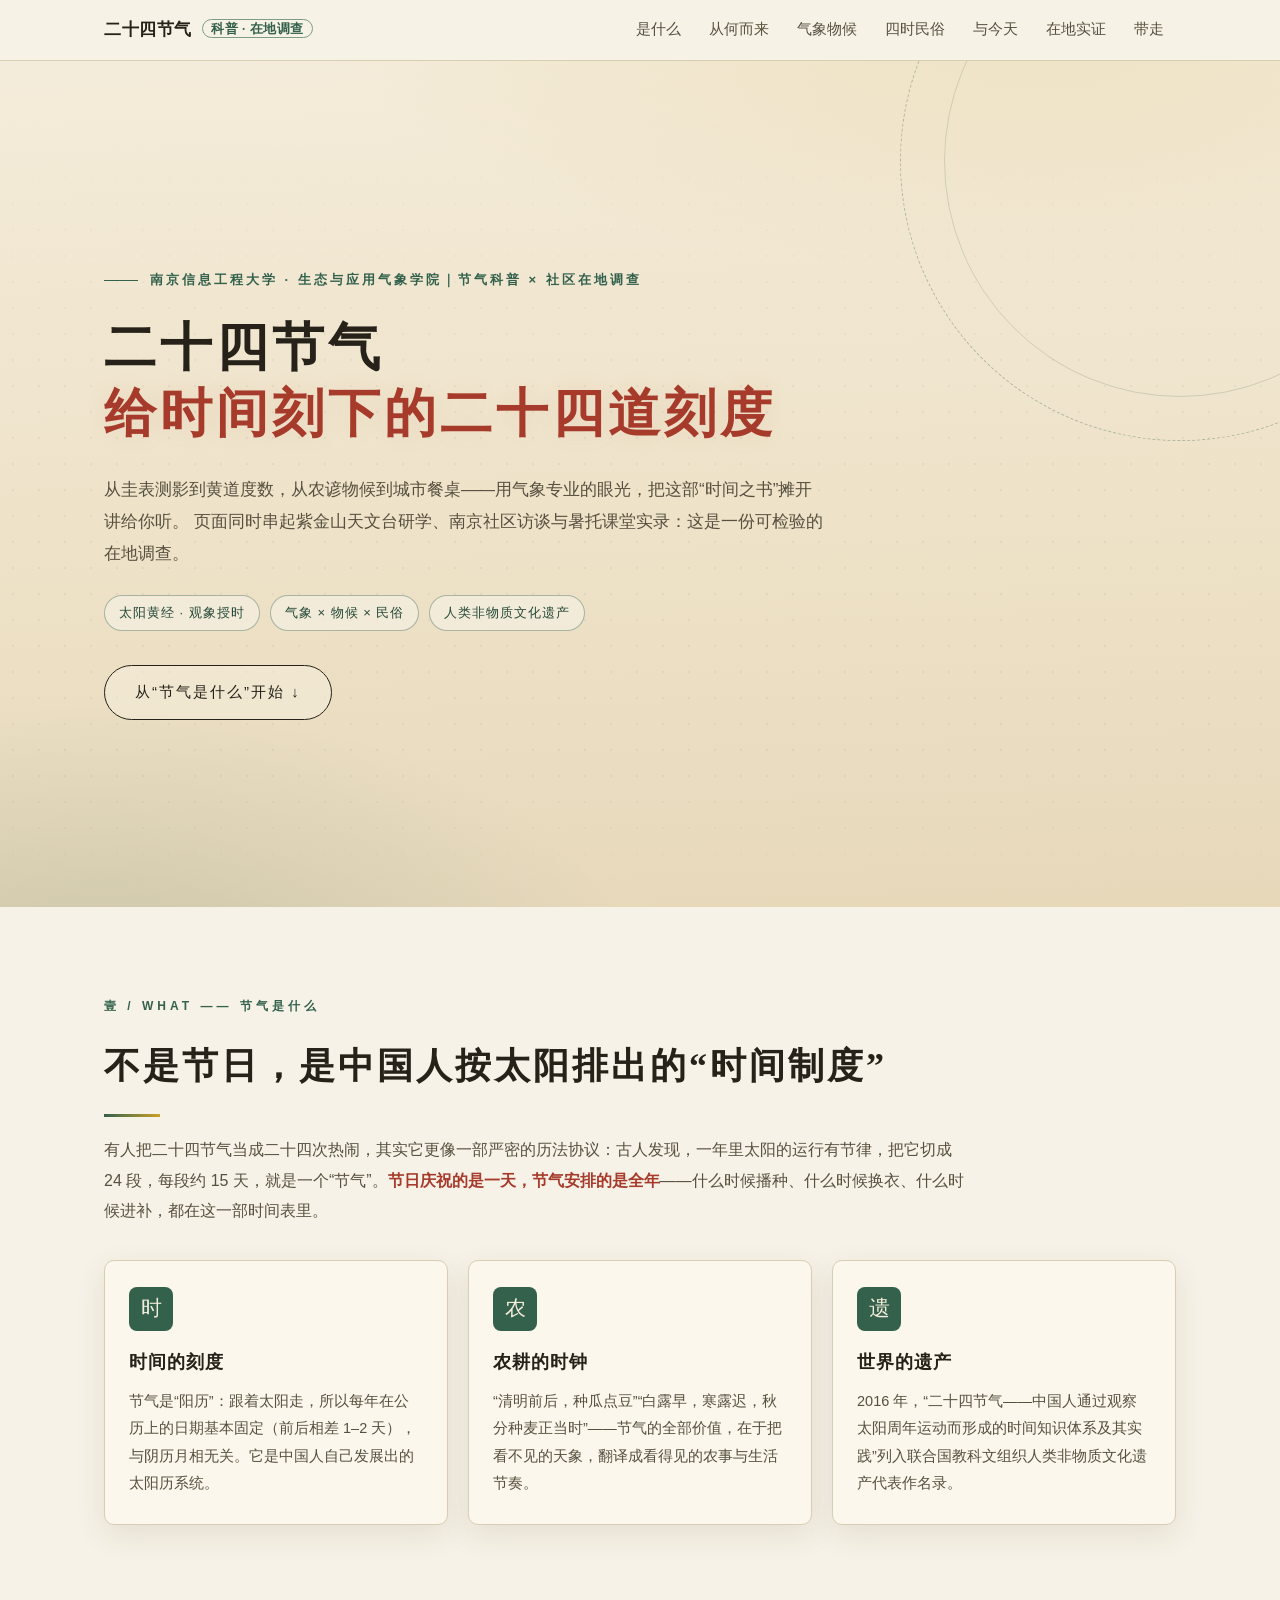
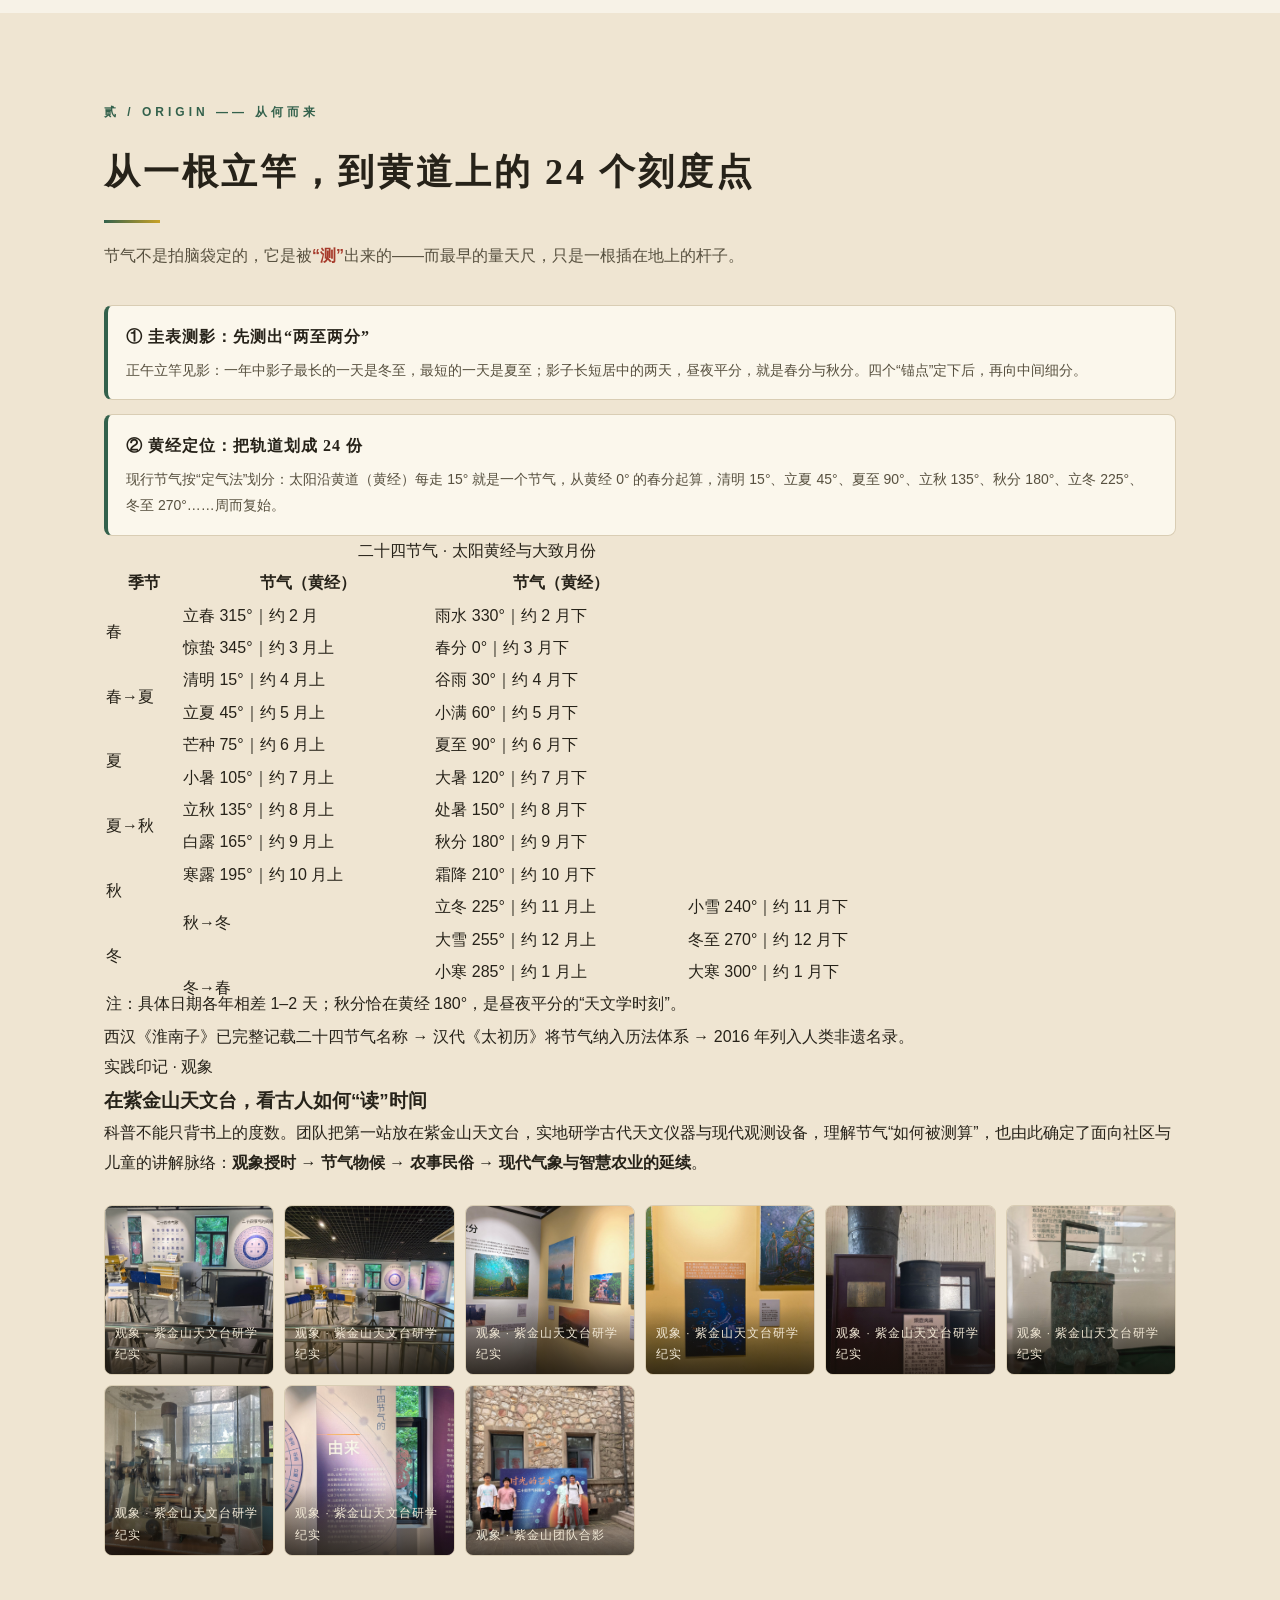
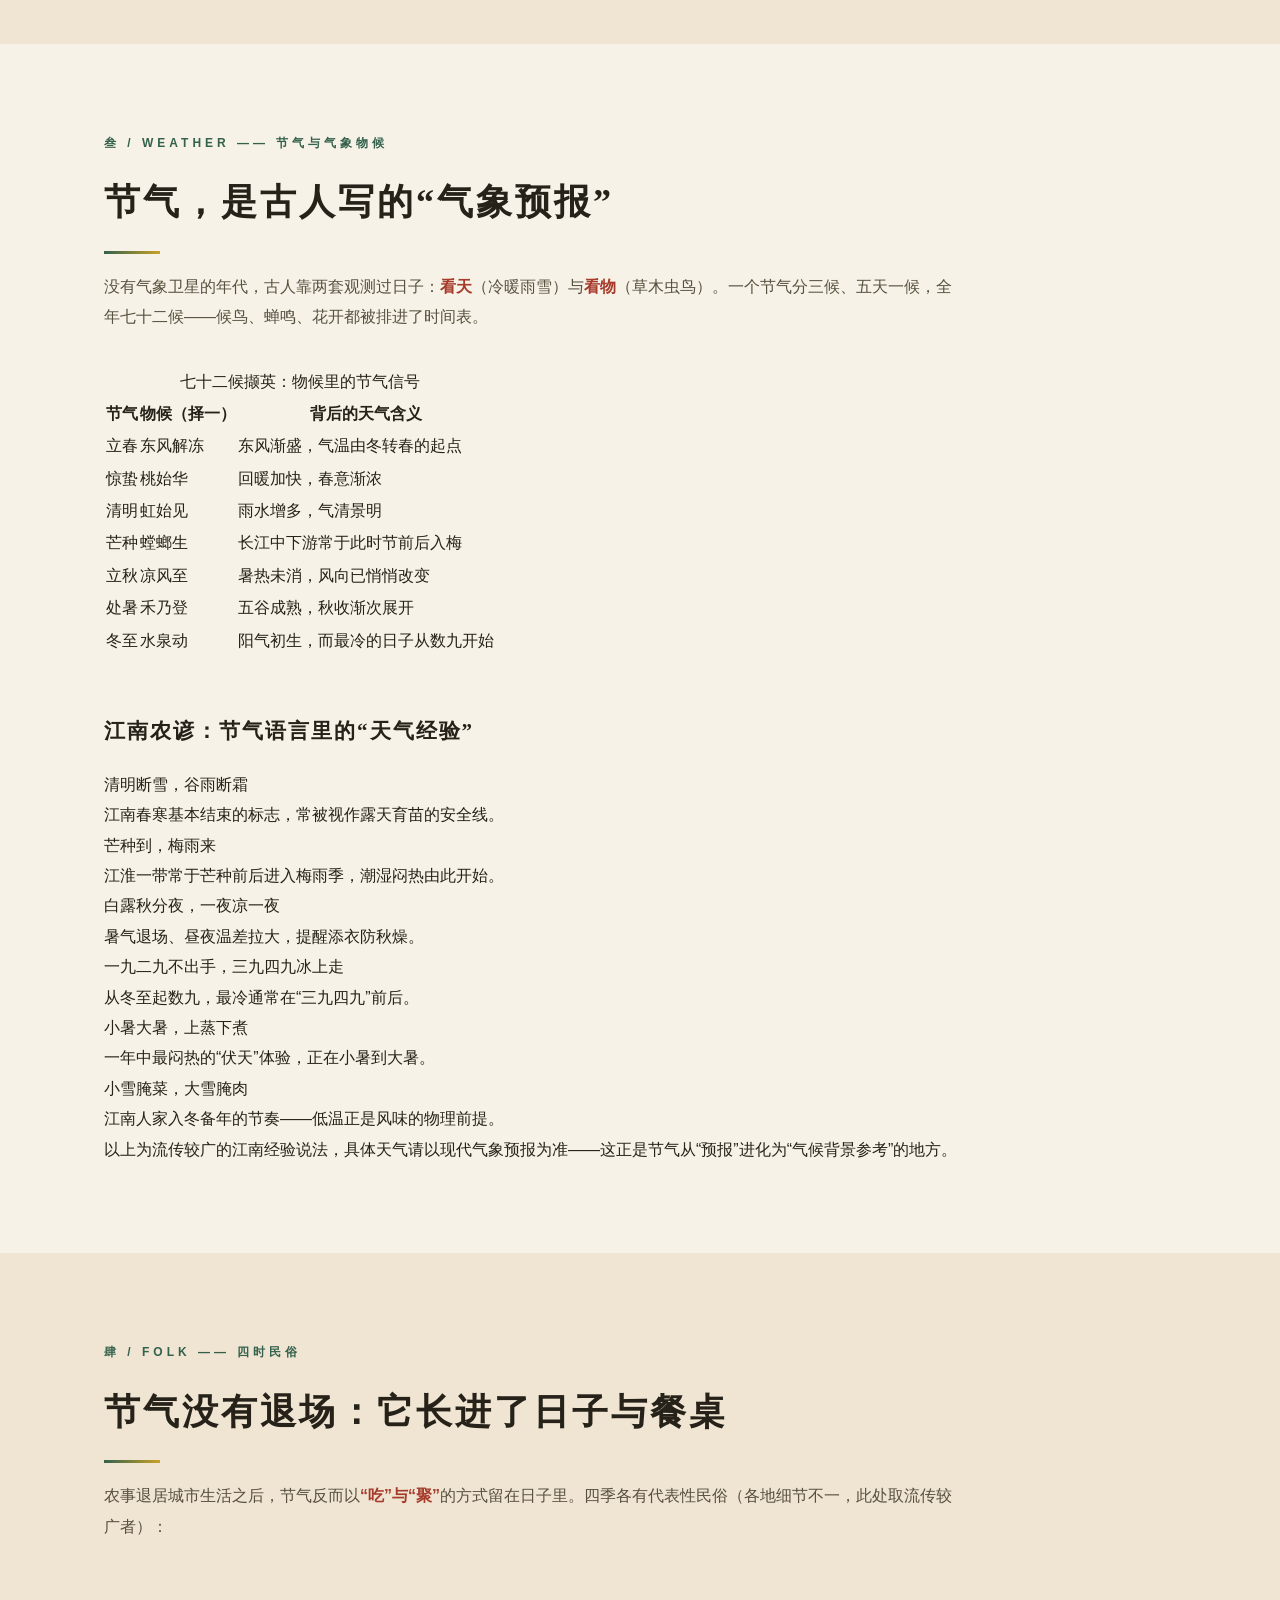
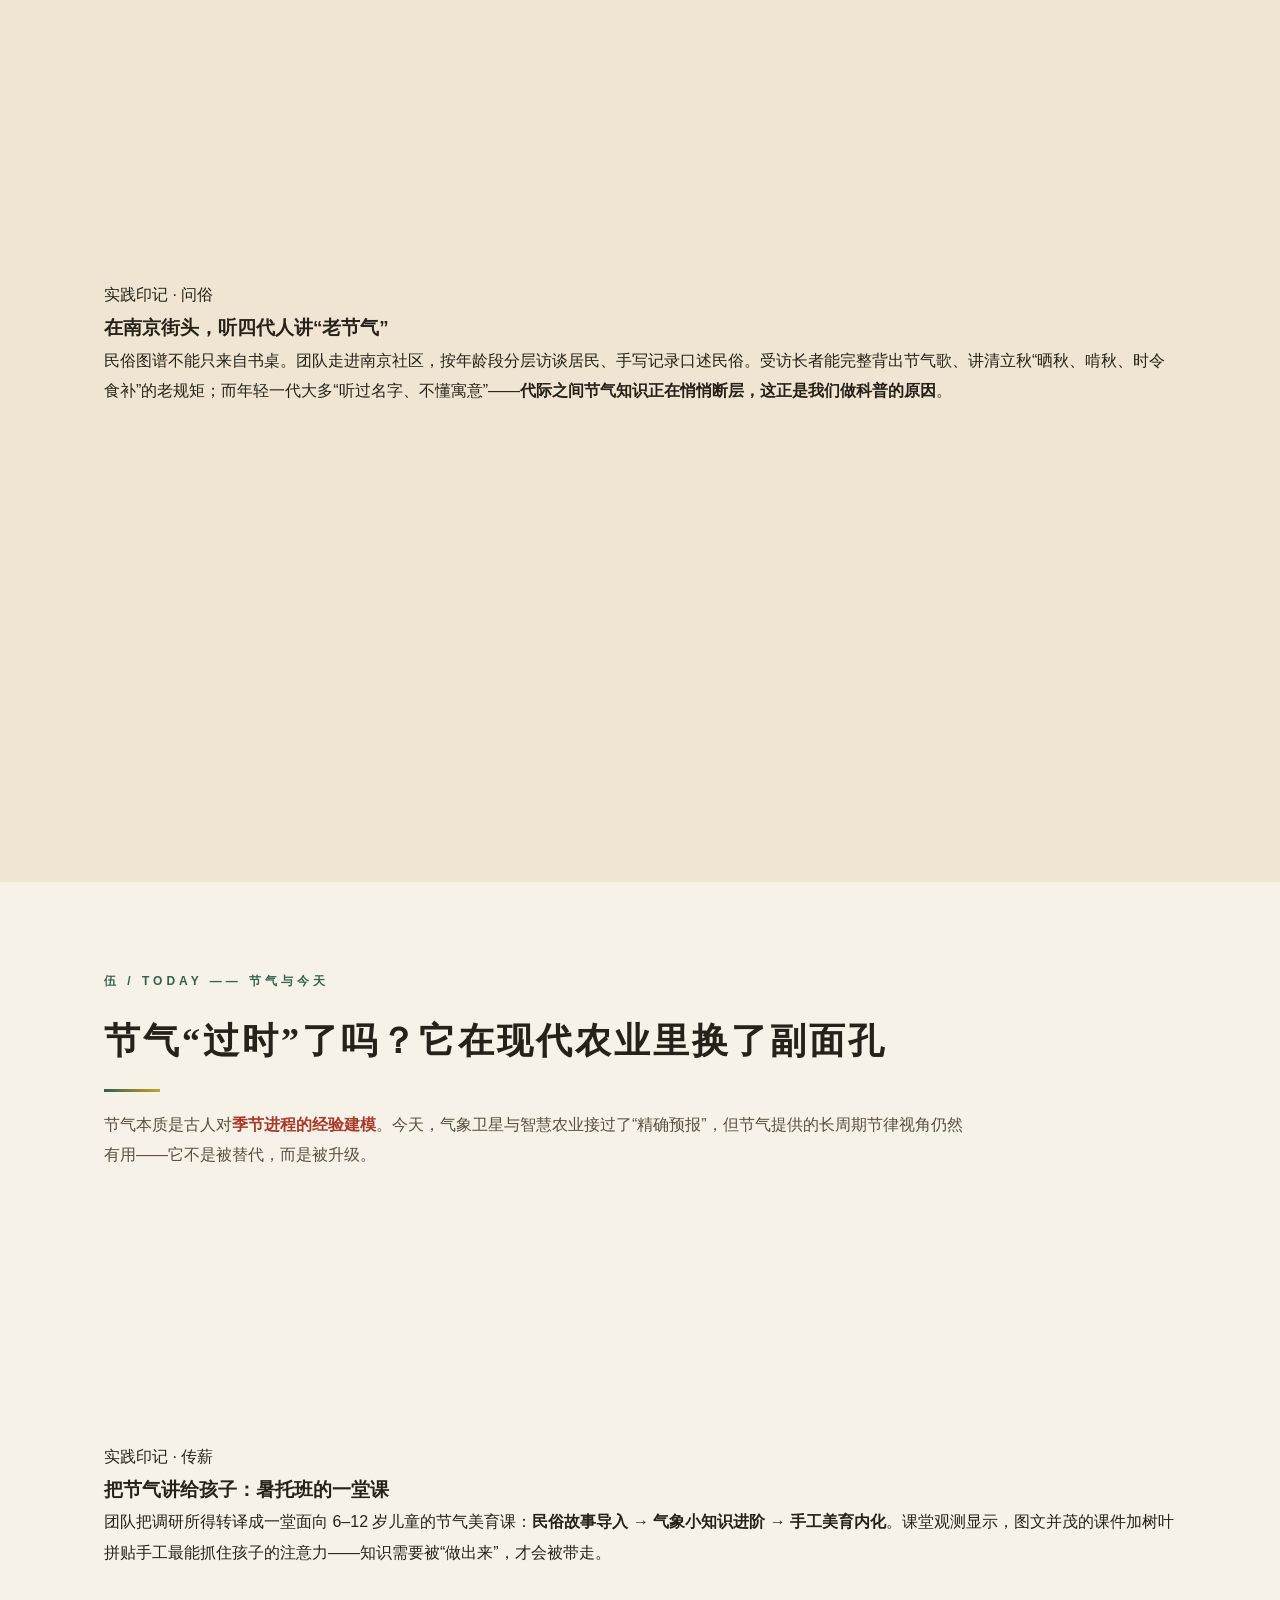
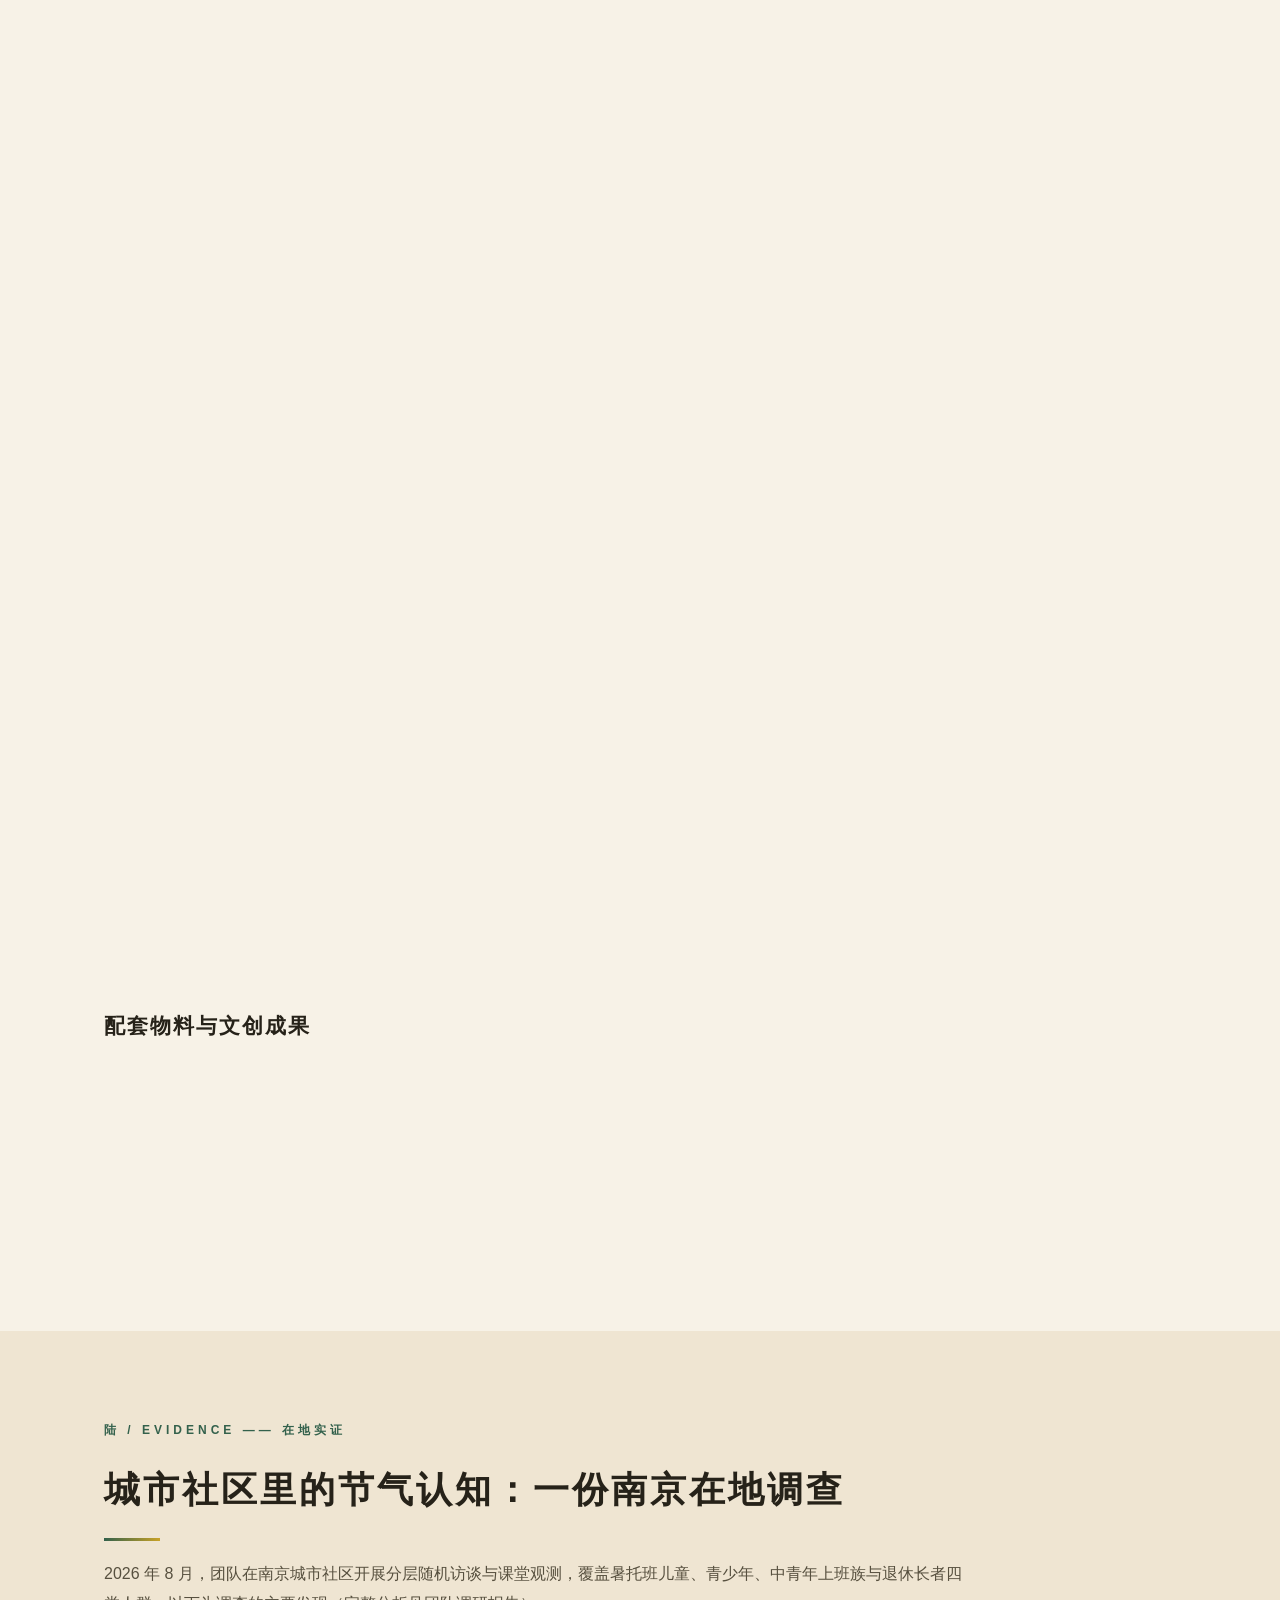
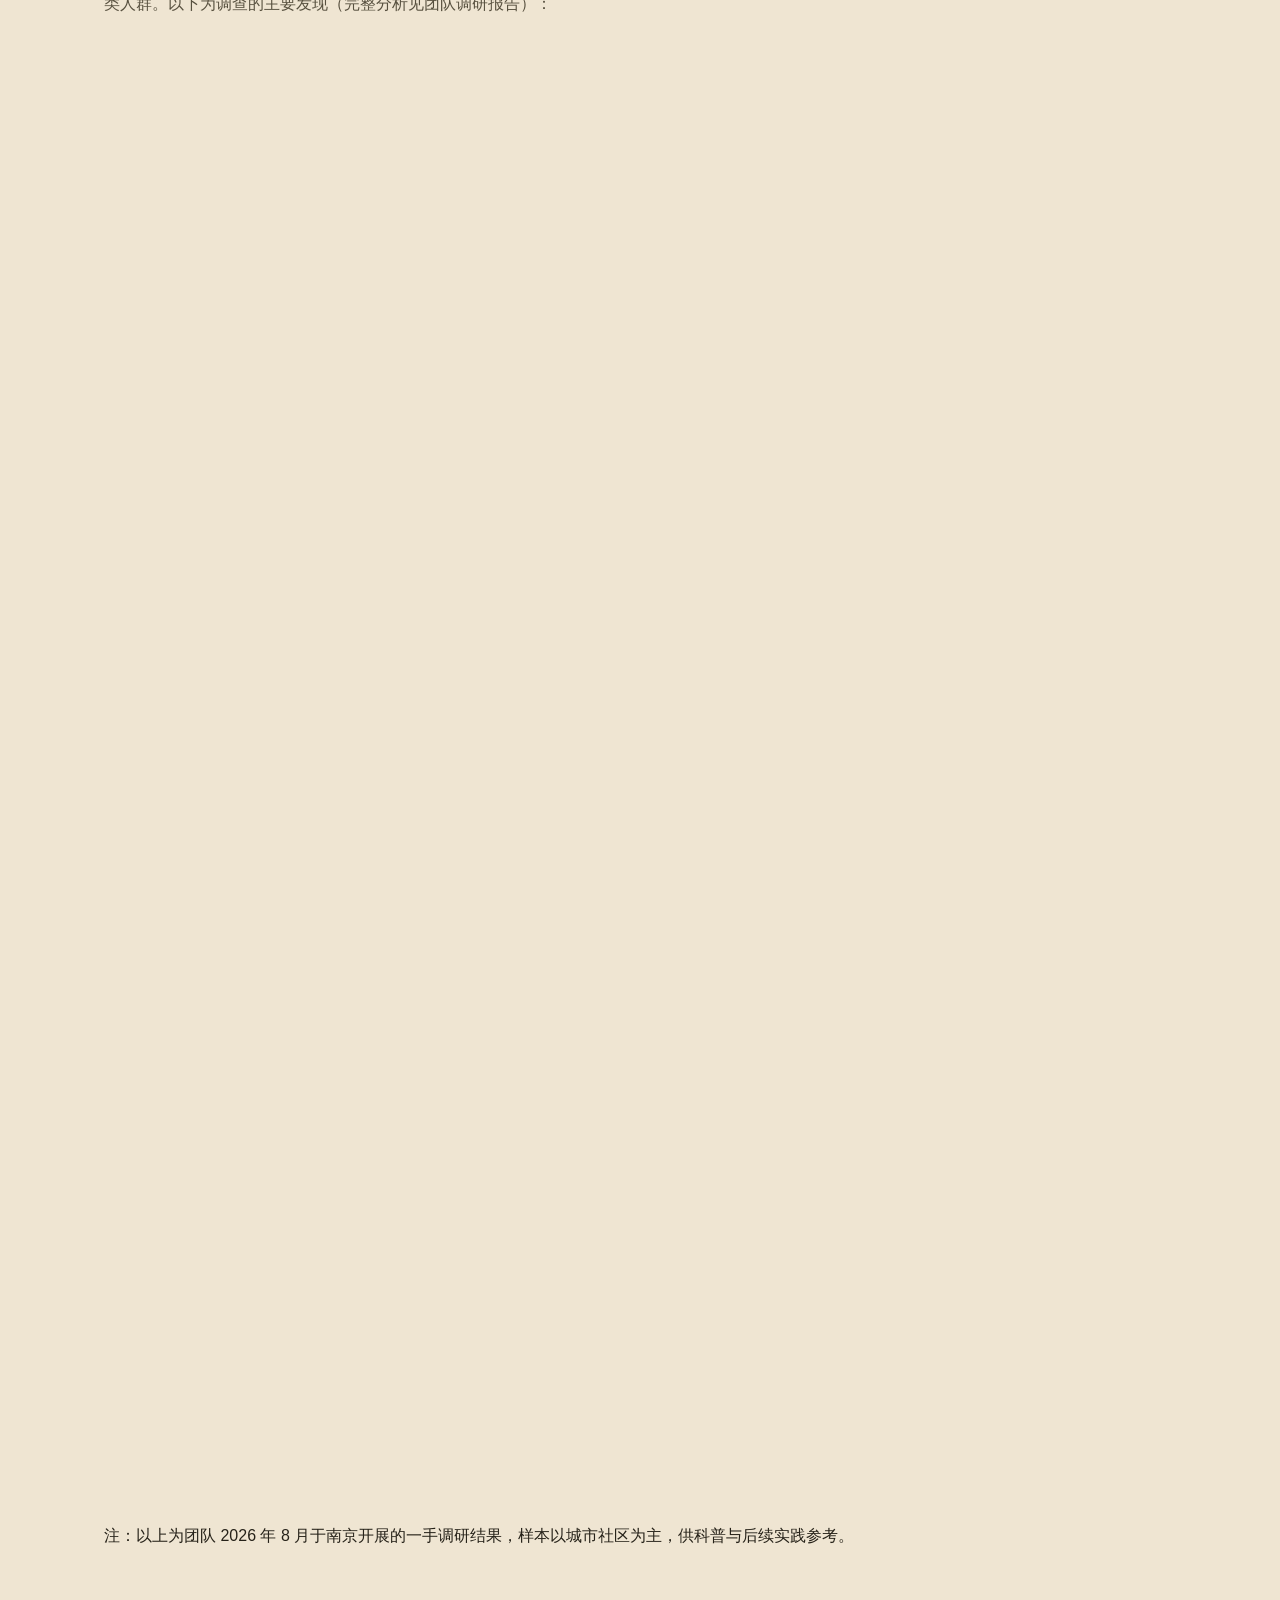
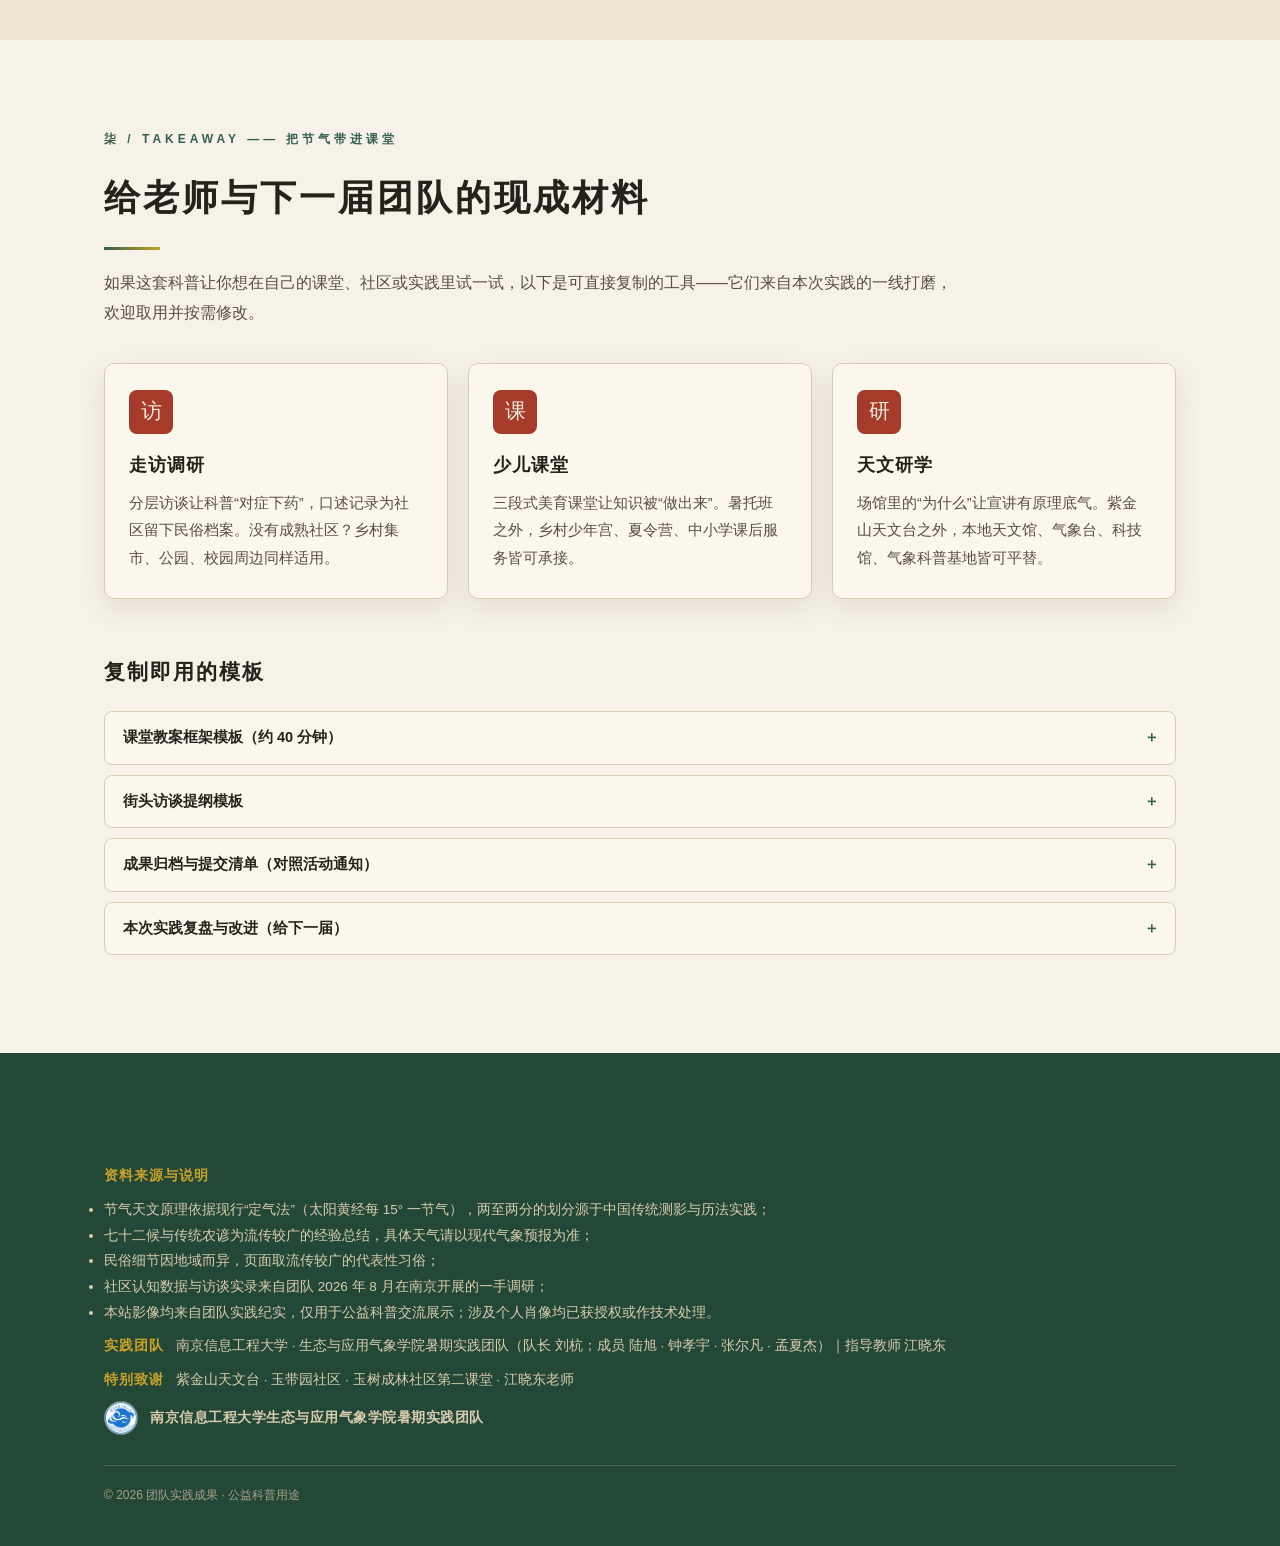
==== commit 08d7117d: "v2 科普重构：节气原理+物候民俗+在地调查；首屏预留照片背景" ====
--- a/index.html
+++ b/index.html
@@ -3,8 +3,8 @@
 <head>
 <meta charset="UTF-8">
 <meta name="viewport" content="width=device-width, initial-scale=1.0">
-<title>扎根社区探节气文脉 · 气象赋能传千年民俗｜南京信息工程大学二十四节气美育实践成果展</title>
-<meta name="description" content="南京信息工程大学生态与应用气象学院暑期实践团队成果展：观象·问俗·传薪三大阵地，二十四节气社区调研成果与可复制实践模式。">
+<title>二十四节气：刻在天上的时间刻度｜节气科普 × 社区在地调查</title>
+<meta name="description" content="以天文、气象为主线的二十四节气科普站：节气从何而来、如何测出、怎样塑造我们的农事与民俗生活，串联南京社区在地调查与高校实践案例。">
 <link rel="icon" href="img/logo-nuist.jpg">
 <link rel="stylesheet" href="css/style.css">
 </head>
@@ -13,19 +13,18 @@
 <!-- ======== 顶部导航 ======== -->
 <header class="nav" id="topnav">
   <div class="nav-inner">
-    <a class="brand" href="#top">节气·气象·社区 <em>美育实践展</em></a>
+    <a class="brand" href="#top">二十四节气 <em>科普 · 在地调查</em></a>
     <button class="nav-toggle" id="navToggle" aria-label="展开导航" aria-expanded="false">
       <span></span><span></span><span></span>
     </button>
     <nav class="nav-links" id="navLinks">
-      <a href="#intro">缘起</a>
-      <a href="#route">路线</a>
-      <a href="#guanxiang">观象</a>
-      <a href="#wensu">问俗</a>
-      <a href="#chuanxin">传薪</a>
-      <a href="#findings">发现</a>
-      <a href="#model">模式</a>
-      <a href="#handover">传承</a>
+      <a href="#gist">是什么</a>
+      <a href="#origin">从何而来</a>
+      <a href="#weather">气象物候</a>
+      <a href="#folk">四时民俗</a>
+      <a href="#today">与今天</a>
+      <a href="#evidence">在地实证</a>
+      <a href="#takeaway">带走</a>
     </nav>
   </div>
 </header>
@@ -34,176 +33,257 @@
 <section class="hero" id="top">
   <div class="hero-deco" aria-hidden="true"><div class="ring"></div></div>
   <div class="hero-inner">
-    <p class="eyebrow">南京信息工程大学 · 生态与应用气象学院｜2026 暑期社会实践</p>
+    <p class="eyebrow">南京信息工程大学 · 生态与应用气象学院｜节气科普 × 社区在地调查</p>
     <h1 class="hero-title">
-      <span class="t1">扎根社区探节气文脉</span>
-      <span class="t2">气象赋能传千年民俗</span>
+      <span class="t1">二十四节气</span>
+      <span class="t2">给时间刻下的二十四道刻度</span>
     </h1>
-    <p class="hero-sub">二十四节气美育文化社区实践 —— 一场「观象 · 问俗 · 传薪」之旅：<br>
-    既是调研成果展，也是一份留给后来者的可复制实践模式。</p>
+    <p class="hero-sub">从圭表测影到黄道度数，从农谚物候到城市餐桌——用气象专业的眼光，把这部“时间之书”摊开讲给你听。
+    页面同时串起紫金山天文台研学、南京社区访谈与暑托课堂实录：这是一份<span>可检验的在地调查</span>。</p>
     <div class="hero-chips">
-      <span>文化传承 · 节气润心 · 美育同行</span>
-      <span>应用气象 × 智慧农业</span>
-      <span>走访调研 + 少儿课堂 + 天文研学</span>
-    </div>
-    <a class="hero-cta" href="#intro">循着节气，进入展览 ↓</a>
+      <span>太阳黄经 · 观象授时</span>
+      <span>气象 × 物候 × 民俗</span>
+      <span>人类非物质文化遗产</span>
+    </div>
+    <a class="hero-cta" href="#gist">从“节气是什么”开始 ↓</a>
   </div>
 </section>
 
 <main>
 
-<!-- ======== 壹 · 缘起 ======== -->
-<section class="sec" id="intro">
-  <div class="wrap">
-    <p class="kicker">壹 / WHY —— 缘起与目标</p>
-    <h2 class="sec-title">为什么走进社区讲节气</h2>
-    <p class="lede">二十四节气根植于中华农耕文明——古人以圭表测影、浑仪观天切分四季，用它指导农事、规划生活，堪称“中国人自己的气象历书”，并于 2016 年列入人类非物质文化遗产代表作名录。当城市生活逐步远离农田，节气的指导功能虽被现代气象服务替代，其文化根系却也面临代际断层：<strong>老人熟知、青年淡忘、孩童陌生</strong>。这正是我们出发的理由。</p>
+<!-- ======== 壹 · 节气是什么 ======== -->
+<section class="sec" id="gist">
+  <div class="wrap">
+    <p class="kicker">壹 / WHAT —— 节气是什么</p>
+    <h2 class="sec-title">不是节日，是中国人按太阳排出的“时间制度”</h2>
+    <p class="lede">有人把二十四节气当成二十四次热闹，其实它更像一部严密的历法协议：古人发现，一年里太阳的运行有节律，把它切成 24 段，每段约 15 天，就是一个“节气”。<strong>节日庆祝的是一天，节气安排的是全年</strong>——什么时候播种、什么时候换衣、什么时候进补，都在这一部时间表里。</p>
     <div class="cards c3">
       <article class="card">
-        <div class="card-icon" aria-hidden="true">使</div>
-        <h3>一份使命</h3>
-        <p>响应“加强农耕文化传承保护”与文化强国、乡村振兴的时代要求，青年学子走出校园、深入社区，以美育为桥，让节气文化在现代城市生活中继续生根。</p>
-      </article>
-      <article class="card">
-        <div class="card-icon" aria-hidden="true">专</div>
-        <h3>专业底气</h3>
-        <p>团队来自生态与应用气象学院，应用气象、智慧农业两大专业在手——我们能讲民俗故事，更能讲清节气背后的天气气候原理与现代农业应用，科普不流于表面。</p>
-      </article>
-      <article class="card">
-        <div class="card-icon" aria-hidden="true">标</div>
-        <h3>四重目标</h3>
+        <div class="card-icon" aria-hidden="true">时</div>
+        <h3>时间的刻度</h3>
+        <p>节气是“阳历”：跟着太阳走，所以每年在公历上的日期基本固定（前后相差 1–2 天），与阴历月相无关。它是中国人自己发展出的太阳历系统。</p>
+      </article>
+      <article class="card">
+        <div class="card-icon" aria-hidden="true">农</div>
+        <h3>农耕的时钟</h3>
+        <p>“清明前后，种瓜点豆”“白露早，寒露迟，秋分种麦正当时”——节气的全部价值，在于把看不见的天象，翻译成看得见的农事与生活节奏。</p>
+      </article>
+      <article class="card">
+        <div class="card-icon" aria-hidden="true">遗</div>
+        <h3>世界的遗产</h3>
+        <p>2016 年，“二十四节气——中国人通过观察太阳周年运动而形成的时间知识体系及其实践”列入联合国教科文组织人类非物质文化遗产代表作名录。</p>
+      </article>
+    </div>
+  </div>
+</section>
+
+<!-- ======== 贰 · 从何而来 ======== -->
+<section class="sec alt" id="origin">
+  <div class="wrap">
+    <p class="kicker">贰 / ORIGIN —— 从何而来</p>
+    <h2 class="sec-title">从一根立竿，到黄道上的 24 个刻度点</h2>
+    <p class="lede">节气不是拍脑袋定的，它是被<strong>“测”</strong>出来的——而最早的量天尺，只是一根插在地上的杆子。</p>
+    <div class="mini-cards c2">
+      <article>
+        <h4>① 圭表测影：先测出“两至两分”</h4>
+        <p>正午立竿见影：一年中影子最长的一天是冬至，最短的一天是夏至；影子长短居中的两天，昼夜平分，就是春分与秋分。四个“锚点”定下后，再向中间细分。</p>
+      </article>
+      <article>
+        <h4>② 黄经定位：把轨道划成 24 份</h4>
+        <p>现行节气按“定气法”划分：太阳沿黄道（黄经）每走 15° 就是一个节气，从黄经 0° 的春分起算，清明 15°、立夏 45°、夏至 90°、立秋 135°、秋分 180°、立冬 225°、冬至 270°……周而复始。</p>
+      </article>
+    </div>
+    <div class="table-wrap">
+      <table class="kw">
+        <caption>二十四节气 · 太阳黄经与大致月份</caption>
+        <thead><tr><th>季节</th><th>节气（黄经）</th><th>节气（黄经）</th></tr></thead>
+        <tbody>
+          <tr><td rowspan="2">春</td><td>立春 315°｜约 2 月</td><td>雨水 330°｜约 2 月下</td></tr>
+          <tr><td>惊蛰 345°｜约 3 月上</td><td>春分 0°｜约 3 月下</td></tr>
+          <tr><td rowspan="2">春→夏</td><td>清明 15°｜约 4 月上</td><td>谷雨 30°｜约 4 月下</td></tr>
+          <tr><td>立夏 45°｜约 5 月上</td><td>小满 60°｜约 5 月下</td></tr>
+          <tr><td rowspan="2">夏</td><td>芒种 75°｜约 6 月上</td><td>夏至 90°｜约 6 月下</td></tr>
+          <tr><td>小暑 105°｜约 7 月上</td><td>大暑 120°｜约 7 月下</td></tr>
+          <tr><td rowspan="2">夏→秋</td><td>立秋 135°｜约 8 月上</td><td>处暑 150°｜约 8 月下</td></tr>
+          <tr><td>白露 165°｜约 9 月上</td><td>秋分 180°｜约 9 月下</td></tr>
+          <tr><td rowspan="2">秋</td><td>寒露 195°｜约 10 月上</td><td>霜降 210°｜约 10 月下</td></tr>
+          <tr><td rowspan="2">秋→冬</td><td>立冬 225°｜约 11 月上</td><td>小雪 240°｜约 11 月下</td></tr>
+          <tr><td rowspan="2">冬</td><td>大雪 255°｜约 12 月上</td><td>冬至 270°｜约 12 月下</td></tr>
+          <tr><td rowspan="2">冬→春</td><td>小寒 285°｜约 1 月上</td><td>大寒 300°｜约 1 月下</td></tr>
+          <tr><td colspan="3" class="note">注：具体日期各年相差 1–2 天；秋分恰在黄经 180°，是昼夜平分的“天文学时刻”。</td></tr>
+        </tbody>
+      </table>
+    </div>
+    <p class="timeline-line">西汉《淮南子》已完整记载二十四节气名称 → 汉代《太初历》将节气纳入历法体系 → 2016 年列入人类非遗名录。</p>
+
+    <div class="inset-box">
+      <span class="inset-flag">实践印记 · 观象</span>
+      <h3>在紫金山天文台，看古人如何“读”时间</h3>
+      <p>科普不能只背书上的度数。团队把第一站放在紫金山天文台，实地研学古代天文仪器与现代观测设备，理解节气“如何被测算”，也由此确定了面向社区与儿童的讲解脉络：<strong>观象授时 → 节气物候 → 农事民俗 → 现代气象与智慧农业的延续</strong>。</p>
+      <div class="gallery" data-gallery="guanxiang" aria-label="紫金山天文台研学照片"></div>
+    </div>
+  </div>
+</section>
+
+<!-- ======== 叁 · 气象与物候 ======== -->
+<section class="sec" id="weather">
+  <div class="wrap">
+    <p class="kicker">叁 / WEATHER —— 节气与气象物候</p>
+    <h2 class="sec-title">节气，是古人写的“气象预报”</h2>
+    <p class="lede">没有气象卫星的年代，古人靠两套观测过日子：<strong>看天</strong>（冷暖雨雪）与<strong>看物</strong>（草木虫鸟）。一个节气分三候、五天一候，全年七十二候——候鸟、蝉鸣、花开都被排进了时间表。</p>
+    <div class="table-wrap">
+      <table class="kw">
+        <caption>七十二候撷英：物候里的节气信号</caption>
+        <thead><tr><th>节气</th><th>物候（择一）</th><th>背后的天气含义</th></tr></thead>
+        <tbody>
+          <tr><td>立春</td><td>东风解冻</td><td>东风渐盛，气温由冬转春的起点</td></tr>
+          <tr><td>惊蛰</td><td>桃始华</td><td>回暖加快，春意渐浓</td></tr>
+          <tr><td>清明</td><td>虹始见</td><td>雨水增多，气清景明</td></tr>
+          <tr><td>芒种</td><td>螳螂生</td><td>长江中下游常于此时节前后入梅</td></tr>
+          <tr><td>立秋</td><td>凉风至</td><td>暑热未消，风向已悄悄改变</td></tr>
+          <tr><td>处暑</td><td>禾乃登</td><td>五谷成熟，秋收渐次展开</td></tr>
+          <tr><td>冬至</td><td>水泉动</td><td>阳气初生，而最冷的日子从数九开始</td></tr>
+        </tbody>
+      </table>
+    </div>
+    <h3 class="sub-h">江南农谚：节气语言里的“天气经验”</h3>
+    <div class="proverbs">
+      <div class="prov"><span class="pr">清明断雪，谷雨断霜</span><p>江南春寒基本结束的标志，常被视作露天育苗的安全线。</p></div>
+      <div class="prov"><span class="pr">芒种到，梅雨来</span><p>江淮一带常于芒种前后进入梅雨季，潮湿闷热由此开始。</p></div>
+      <div class="prov"><span class="pr">白露秋分夜，一夜凉一夜</span><p>暑气退场、昼夜温差拉大，提醒添衣防秋燥。</p></div>
+      <div class="prov"><span class="pr">一九二九不出手，三九四九冰上走</span><p>从冬至起数九，最冷通常在“三九四九”前后。</p></div>
+      <div class="prov"><span class="pr">小暑大暑，上蒸下煮</span><p>一年中最闷热的“伏天”体验，正在小暑到大暑。</p></div>
+      <div class="prov"><span class="pr">小雪腌菜，大雪腌肉</span><p>江南人家入冬备年的节奏——低温正是风味的物理前提。</p></div>
+    </div>
+    <p class="note-line">以上为流传较广的江南经验说法，具体天气请以现代气象预报为准——这正是节气从“预报”进化为“气候背景参考”的地方。</p>
+  </div>
+</section>
+
+<!-- ======== 肆 · 四时民俗 ======== -->
+<section class="sec alt" id="folk">
+  <div class="wrap">
+    <p class="kicker">肆 / FOLK —— 四时民俗</p>
+    <h2 class="sec-title">节气没有退场：它长进了日子与餐桌</h2>
+    <p class="lede">农事退居城市生活之后，节气反而以<strong>“吃”与“聚”</strong>的方式留在日子里。四季各有代表性民俗（各地细节不一，此处取流传较广者）：</p>
+    <div class="cards c4">
+      <article class="card k-spring">
+        <div class="card-icon" aria-hidden="true">春</div>
+        <h3>春 · 咬住鲜</h3>
         <ul class="tight">
-          <li>摸清社区不同年龄层居民的节气认知真实现状；</li>
-          <li>找准传承中需要提升的环节与科普需求；</li>
-          <li>践行“气象专业 + 非遗节气 + 社区美育”公益科普；</li>
-          <li>沉淀一套可复制、可推广的实践模式。</li>
+          <li>立春：咬春饼、鞭春牛，迎一年农事</li>
+          <li>清明：青团、踏青、插柳、扫墓</li>
+          <li>谷雨：喝谷雨茶、赏牡丹</li>
         </ul>
       </article>
-    </div>
-    <div class="team-band">
-      <h3 class="sub-h">同行者 · 五人一支队</h3>
-      <div class="team-grid">
-        <article class="member">
-          <span class="m-flag">队长</span>
-          <span class="m-name">刘杭</span><span class="m-role">项目统筹</span>
-          <p>总体统筹 · 实施方案编制 · 访谈提纲审核 · 宣讲课件把关 · 现场总控 · 复盘总结</p>
-        </article>
-        <article class="member">
-          <span class="m-flag">主讲</span>
-          <span class="m-name">陆旭</span><span class="m-role">宣讲主讲岗</span>
-          <p>社区现场宣讲 · 宣讲脚本打磨 · 现场互动引导</p>
-        </article>
-        <article class="member">
-          <span class="m-flag">调研</span>
-          <span class="m-name">钟孝宇</span><span class="m-role">调研访谈岗</span>
-          <p>居民现场访谈 · 问卷发放回收 · 访谈文字转录整理</p>
-        </article>
-        <article class="member">
-          <span class="m-flag">影像</span>
-          <span class="m-name">张尔凡</span><span class="m-role">影像摄制岗</span>
-          <p>访谈视频录制 · 现场拍照 · 研学全程影像记录</p>
-        </article>
-        <article class="member">
-          <span class="m-flag">宣传</span>
-          <span class="m-name">孟夏杰</span><span class="m-role">宣传综合岗</span>
-          <p>物料筹备 · 短视频剪辑 · 全部实践资料分类归档</p>
-        </article>
-        <article class="member teacher">
-          <span class="m-flag">指导</span>
-          <span class="m-name">江晓东</span><span class="m-role">指导教师</span>
-          <p>为本次实践提供专业指导与支持</p>
-        </article>
-      </div>
-    </div>
-  </div>
-</section>
-
-<!-- ======== 贰 · 路线 ======== -->
-<section class="sec alt" id="route">
-  <div class="wrap">
-    <p class="kicker">贰 / ROUTE —— 实践路线</p>
-    <h2 class="sec-title">三大阵地，一条闭环</h2>
-    <p class="lede">先回到节气的科学源头“取经”，再到街头巷尾“问俗”，最后走进暑托班“传薪”——调研、科普、育人互为支撑。</p>
-    <div class="steps c3">
-      <article class="step">
-        <div class="step-no">壹</div>
-        <h3>观象 · 溯源定案</h3>
-        <p>紫金山天文台研学：学习节气天文测算逻辑，由此敲定宣讲的知识框架与访谈提纲。</p>
-        <div class="step-tag">产出：课堂框架 · 访谈提纲</div>
-      </article>
-      <article class="step">
-        <div class="step-no">贰</div>
-        <h3>问俗 · 街头访谈</h3>
-        <p>走进社区广场、步道与出入口，分层采访四代人，手写记录口述民俗，采集一手民情。</p>
-        <div class="step-tag">覆盖：长者 · 中青年 · 青少年 · 儿童</div>
-      </article>
-      <article class="step">
-        <div class="step-no">叁</div>
-        <h3>传薪 · 美育课堂</h3>
-        <p>面向暑托班 6–12 岁儿童开讲节气美育课，把调研所得与天文原理转译成孩子能带走的知识。</p>
-        <div class="step-tag">形式：民俗故事 + 气象知识 + 手工美育</div>
-      </article>
-    </div>
-    <div class="chips-row">
-      <span class="chip">街头分层随机访谈</span>
-      <span class="chip">课堂观测调研</span>
-      <span class="chip">实地研学溯源分析</span>
-      <span class="chip">分类归纳对比分析</span>
-    </div>
-  </div>
-</section>
-
-<!-- ======== 叁 · 观象 ======== -->
-<section class="sec" id="guanxiang">
-  <div class="wrap">
-    <p class="kicker">叁 / JOURNEY 01 —— 观象</p>
-    <h2 class="sec-title">紫金山天文台：到节气的源头去</h2>
-    <div class="split">
-      <div class="split-text">
-        <p>节气的科学源头在天文。太阳周年视运动划出二十四份“时间刻度”，而圭表测影、浑仪观星，正是古人手中的标尺。我们把第一站设在<strong>紫金山天文台</strong>：研学古代天文仪器与现代观测设备，理清节气“从何而来、如何算出”。</p>
-        <p>这一站决定了整场实践的“打开方式”——</p>
-        <div class="mini-cards">
-          <article>
-            <h4>① 宣讲怎么讲</h4>
-            <p>不堆砌“冷知识”，按“观象授时 → 节气物候 → 农事民俗 → 现代气象与智慧农业的延续”设计知识脉络，让听众既知其俗、更懂其理。</p>
-          </article>
-          <article>
-            <h4>② 调研问什么</h4>
-            <p>围绕“知道哪些习俗 · 从哪儿获取 · 还想怎么学”设计分层访谈提纲，让调研带着科学框架出门，而不是漫无目的地聊天。</p>
-          </article>
-        </div>
-      </div>
-      <div class="gallery" data-gallery="guanxiang" aria-label="紫金山天文台研学照片"></div>
-    </div>
-  </div>
-</section>
-
-<!-- ======== 肆 · 问俗 ======== -->
-<section class="sec alt" id="wensu">
-  <div class="wrap">
-    <p class="kicker">肆 / JOURNEY 02 —— 问俗</p>
-    <h2 class="sec-title">社区街头：与四代人聊节气</h2>
-    <p class="lede">队员们分组走进社区休闲广场、步道与小区出入口，按年龄分层随机邀约居民开放式访谈，全程手写记录口述民俗、同步留存影像。受访者覆盖<strong>暑托班儿童、青少年、中青年上班族与退休长者</strong>——四代人的节气记忆，在街巷间完成接力。</p>
+      <article class="card k-summer">
+        <div class="card-icon" aria-hidden="true">夏</div>
+        <h3>夏 · 尝个够</h3>
+        <ul class="tight">
+          <li>立夏：称人、斗蛋、尝三鲜</li>
+          <li>夏至：吃过水面，消暑祈福</li>
+          <li>芒种：梅子黄时雨，江南忙插秧</li>
+        </ul>
+      </article>
+      <article class="card k-autumn">
+        <div class="card-icon" aria-hidden="true">秋</div>
+        <h3>秋 · 贴秋膘</h3>
+        <ul class="tight">
+          <li>立秋：啃秋（吃西瓜）、晒秋、贴秋膘</li>
+          <li>秋分：与祭月传统渊源深厚</li>
+          <li>白露：江南有饮“白露茶”之说</li>
+        </ul>
+      </article>
+      <article class="card k-winter">
+        <div class="card-icon" aria-hidden="true">冬</div>
+        <h3>冬 · 过大年</h3>
+        <ul class="tight">
+          <li>立冬：补冬，为寒冬储能</li>
+          <li>冬至：“冬至大如年”，数九自此始</li>
+          <li>小雪腌菜、大雪腌肉，一路备到年</li>
+        </ul>
+      </article>
+    </div>
+
+    <div class="inset-box">
+      <span class="inset-flag">实践印记 · 问俗</span>
+      <h3>在南京街头，听四代人讲“老节气”</h3>
+      <p>民俗图谱不能只来自书桌。团队走进南京社区，按年龄段分层访谈居民、手写记录口述民俗。受访长者能完整背出节气歌、讲清立秋“晒秋、啃秋、时令食补”的老规矩；而年轻一代大多“听过名字、不懂寓意”——<strong>代际之间节气知识正在悄悄断层，这正是我们做科普的原因</strong>。</p>
+      <div class="wensu-media">
+        <figure class="video-block">
+          <video controls preload="metadata" src="video/wensu-caifang.mp4" aria-label="社区街头采访视频"></video>
+          <figcaption>问俗 · 街头采访实录视频（约 3 分钟）</figcaption>
+        </figure>
+        <div class="gallery narrow" data-gallery="wensu" aria-label="社区街头访谈照片"></div>
+      </div>
+    </div>
+  </div>
+</section>
+
+<!-- ======== 伍 · 与今天 ======== -->
+<section class="sec" id="today">
+  <div class="wrap">
+    <p class="kicker">伍 / TODAY —— 节气与今天</p>
+    <h2 class="sec-title">节气“过时”了吗？它在现代农业里换了副面孔</h2>
+    <p class="lede">节气本质是古人对<strong>季节进程的经验建模</strong>。今天，气象卫星与智慧农业接过了“精确预报”，但节气提供的长周期节律视角仍然有用——它不是被替代，而是被升级。</p>
+    <div class="cards c3">
+      <article class="card">
+        <div class="card-icon" aria-hidden="true">农</div>
+        <h3>农业气象服务</h3>
+        <p>“清明前后，种瓜点豆”这类节律经验，至今仍是农业气象服务安排农事窗口的背景框架；现代预报为它叠加了逐日精度。</p>
+      </article>
+      <article class="card">
+        <div class="card-icon" aria-hidden="true">棚</div>
+        <h3>设施农业的“节令表”</h3>
+        <p>大棚温控、智慧灌溉的许多作业节点仍参考物候节律：以节气为纲排定育苗、移栽、采收，比单纯“看日历”更贴近自然进程。</p>
+      </article>
+      <article class="card">
+        <div class="card-icon" aria-hidden="true">游</div>
+        <h3>文化消费的新场景</h3>
+        <p>节气研学、节气文旅、节气文创正在兴起——这份遗产的价值不只属于过去，也正在被“变现”为当代生活体验。</p>
+      </article>
+    </div>
+
+    <div class="inset-box">
+      <span class="inset-flag">实践印记 · 传薪</span>
+      <h3>把节气讲给孩子：暑托班的一堂课</h3>
+      <p>团队把调研所得转译成一堂面向 6–12 岁儿童的节气美育课：<strong>民俗故事导入 → 气象小知识进阶 → 手工美育内化</strong>。课堂观测显示，图文并茂的课件加树叶拼贴手工最能抓住孩子的注意力——知识需要被“做出来”，才会被带走。</p>
+      <figure class="video-block wide">
+        <video controls preload="metadata" src="video/chuanxin-ketang.mp4" aria-label="暑托班节气课堂视频"></video>
+        <figcaption>传薪 · 节气美育课堂实录视频（约 4 分钟）</figcaption>
+      </figure>
+      <div class="gallery" data-gallery="chuanxin" aria-label="暑托班节气课堂照片"></div>
+      <h3 class="sub-h">配套物料与文创成果</h3>
+      <div class="gallery" data-gallery="wenchuang" aria-label="宣传物料与文创作品照片"></div>
+    </div>
+  </div>
+</section>
+
+<!-- ======== 陆 · 在地实证 ======== -->
+<section class="sec alt" id="evidence">
+  <div class="wrap">
+    <p class="kicker">陆 / EVIDENCE —— 在地实证</p>
+    <h2 class="sec-title">城市社区里的节气认知：一份南京在地调查</h2>
+    <p class="lede">2026 年 8 月，团队在南京城市社区开展分层随机访谈与课堂观测，覆盖暑托班儿童、青少年、中青年上班族与退休长者四类人群。以下为调查的主要发现（完整分析见团队调研报告）：</p>
     <div class="portraits c4">
       <article class="portrait">
         <div class="p-face">长</div>
         <h3>长者 · 记忆完整者</h3>
-        <p>熟知立秋晒秋、啃秋、时令食补等全套民俗，能背节气歌、谈农时；短板在于获取新知的渠道单一（口述 + 电视），社区里缺少固定交流平台。</p>
+        <p>熟知立秋晒秋、啃秋等全套民俗，能背节气歌、谈农时；新知渠道单一（口述+电视），社区缺少固定交流平台。</p>
       </article>
       <article class="portrait">
         <div class="p-face">中</div>
         <h3>中青年 · 碎片化</h3>
-        <p>只记得少数标志性节气，民俗“听过名字、不懂寓意”，践行更少；知识多来自短视频碎片，反而对“节气 × 气象 / 智慧农业”的专业解读有较强求知欲。</p>
+        <p>只记得少数标志性节气，民俗“听过名字、不懂寓意”；知识多来自短视频，却对“节气 × 气象 / 智慧农业”的专业解读有兴趣。</p>
       </article>
       <article class="portrait">
         <div class="p-face">青</div>
         <h3>青少年 · 课本派</h3>
-        <p>会背节气歌，却对应不上物候与民俗，几乎没有生活实践经历；对纯理论宣讲接受度低，更欢迎趣味化、互动式科普。</p>
+        <p>会背节气歌却对应不上物候与民俗，几乎没有生活实践；更接受趣味化、互动式科普。</p>
       </article>
       <article class="portrait">
         <div class="p-face">童</div>
         <h3>儿童 · 待启蒙</h3>
-        <p>对节气名词基本陌生，却对自然风物、天象故事、农耕小故事充满好奇——图文并茂的课件加手工互动，是打开认知的最佳钥匙。</p>
+        <p>对节气名词陌生，却对天象与农事故事充满好奇；图文课件 + 手工互动是最佳打开方式。</p>
       </article>
     </div>
     <div class="channel-band">
@@ -215,208 +295,96 @@
         <li class="hl"><strong>社区节气活动、场馆研学</strong>——覆盖面极低，线下实体科普阵地存在明显缺口</li>
       </ul>
     </div>
-    <div class="wensu-media">
-      <figure class="video-block">
-        <video controls preload="metadata" src="video/wensu-caifang.mp4" aria-label="社区街头采访视频"></video>
-        <figcaption>问俗 · 街头采访实录视频（约 3 分钟）——照片之外，让对话与乡音自己说话</figcaption>
-      </figure>
-      <div class="gallery narrow" data-gallery="wensu" aria-label="社区街头访谈照片"></div>
-    </div>
-  </div>
-</section>
-
-<!-- ======== 伍 · 传薪 ======== -->
-<section class="sec" id="chuanxin">
-  <div class="wrap">
-    <p class="kicker">伍 / JOURNEY 03 —— 传薪</p>
-    <h2 class="sec-title">暑托班的节气课：把民俗“做”出来</h2>
-    <p class="lede">宣讲的“最后一公里”在暑托班。团队面向 6–12 岁儿童开设二十四节气美育课堂，把街头听来的民俗与天文台学来的原理，转译成孩子们听得懂、玩得来的课——课堂观测显示：<strong>图文课件 + 手工互动最能抓住低龄儿童</strong>，天象与农事故事总能换来最踊跃的提问。</p>
-    <div class="cards c3">
-      <article class="card">
-        <div class="card-icon" aria-hidden="true">讲</div>
-        <h3>民俗故事 · 导入</h3>
-        <p>以应季民俗开场：立秋为什么要“晒秋”“啃秋”？先让孩子们“见过”，才谈得上“想懂”。</p>
-      </article>
-      <article class="card">
-        <div class="card-icon" aria-hidden="true">理</div>
-        <h3>气象小知识 · 进阶</h3>
-        <p>结合专业解释“立秋为何还热”“一场秋雨一场凉”背后的节气与天气逻辑，也把现代气象监测、大棚智慧温控等对比知识带进课堂。</p>
-      </article>
-      <article class="card">
-        <div class="card-icon" aria-hidden="true">手</div>
-        <h3>手工美育 · 内化</h3>
-        <p>树叶拼贴、节气手绘等低门槛创作，让孩子动手把节气“做”出来；作品带回家，课堂就延伸成了家庭话题。</p>
-      </article>
-    </div>
-    <figure class="video-block wide">
-      <video controls preload="metadata" src="video/chuanxin-ketang.mp4" aria-label="暑托班节气课堂视频"></video>
-      <figcaption>传薪 · 节气美育课堂实录视频（约 4 分钟）</figcaption>
-    </figure>
-    <div class="gallery" data-gallery="chuanxin" aria-label="暑托班节气课堂照片"></div>
-    <h3 class="sub-h">配套物料与文创成果</h3>
-    <div class="gallery" data-gallery="wenchuang" aria-label="宣传物料与文创作品照片"></div>
-  </div>
-</section>
-
-<!-- ======== 陆 · 发现 ======== -->
-<section class="sec alt" id="findings">
-  <div class="wrap">
-    <p class="kicker">陆 / INSIGHTS —— 调研发现</p>
-    <h2 class="sec-title">四个需要提升的切面</h2>
-    <p class="lede">调研不回避问题：以下四组现状，正是节气文化在社区传承中最需要提升的切面；右侧对应给出提升路径——<strong>如实记录是为了找到出路</strong>，这些切面也将是后续实践持续用力的方向。</p>
     <div class="pair-list">
       <div class="pair">
-        <div class="pain"><h4>现状一 · 代际认知有落差</h4><p>城市生活远离农事，年轻一代缺少节气民俗的生活场景与长辈口述机会，“老人熟知、青年淡忘、孩童陌生”的落差，需要更多带烟火气的场景去弥合。</p></div>
+        <div class="pain"><h4>现状一 · 代际认知有落差</h4><p>城市生活远离农事，年轻人缺少节气民俗的生活场景与口述机会，“老人熟知、青年淡忘、孩童陌生”的落差需要更多烟火气场景弥合。</p></div>
         <span class="arrow" aria-hidden="true">→</span>
-        <div class="key"><h4>提升方向 · 社区常态阵地</h4><p>每季度固定节气公益课堂，组合“民俗故事 + 气象知识 + 手工创作”；开辟宣传栏，为老人建立口述民俗档案。</p></div>
+        <div class="key"><h4>提升方向 · 社区常态阵地</h4><p>固定节气公益课堂 + 宣传栏 + 口述民俗档案，让交流有固定场所。</p></div>
       </div>
       <div class="pair">
-        <div class="pain"><h4>现状二 · 社区供给待丰实</h4><p>节气专项活动仍偏少，形式多停留于传单与静态宣讲，对儿童和中青年的吸引力不足——供给的趣味性、频次都需要提升。</p></div>
+        <div class="pain"><h4>现状二 · 社区供给待丰实</h4><p>节气专项活动偏少，形式多停留传单与静态宣讲，对儿童和中青年吸引力不足。</p></div>
         <span class="arrow" aria-hidden="true">→</span>
-        <div class="key"><h4>提升方向 · 高校实践体系</h4><p>把“走访调研 + 少儿课堂 + 天文研学”固化为年度实践模式，配套专业科普课件与常态研学安排。</p></div>
+        <div class="key"><h4>提升方向 · 高校实践体系</h4><p>把“走访调研 + 少儿课堂 + 天文研学”固化为年度实践模式，配套专业科普课件。</p></div>
       </div>
       <div class="pair">
-        <div class="pain"><h4>现状三 · 科普深度待拓展</h4><p>常见讲解多讲民俗故事，少讲节气背后的气象原理与现代农业应用，大众“知其俗、未必知其理”——专业纵深的科普供给需要提升。</p></div>
+        <div class="pain"><h4>现状三 · 科普深度待拓展</h4><p>常见讲解多讲民俗故事，少讲节气背后的气象原理与现代农业应用，大众“知其俗、未必知其理”。</p></div>
         <span class="arrow" aria-hidden="true">→</span>
-        <div class="key"><h4>提升方向 · 双线融合传播</h4><p>短视频轻量科普适配年轻一代；线下留存访谈记录、手工作品、研学影像，汇编成册免费发放。</p></div>
+        <div class="key"><h4>提升方向 · 双线融合传播</h4><p>短视频轻量科普面向年轻一代；线下留存访谈、手工与研学资料汇编成册。</p></div>
       </div>
       <div class="pair">
-        <div class="pain"><h4>现状四 · 长效机制待完善</h4><p>高校专业资源下沉社区仍以一次性暑期实践为主，暑期过后服务易中断——校地协同的常态化机制需要持续提升。</p></div>
+        <div class="pain"><h4>现状四 · 长效机制待完善</h4><p>高校专业资源下沉社区仍以一次性暑期实践为主，暑期过后服务易中断。</p></div>
         <span class="arrow" aria-hidden="true">→</span>
-        <div class="key"><h4>提升方向 · 校地共建机制</h4><p>与社区签订长期合作协议，分学期开展月度志愿科普，成果纳入第二课堂与实践评优体系。</p></div>
-      </div>
-    </div>
-  </div>
-</section>
-
-<!-- ======== 柒 · 模式 ======== -->
-<section class="sec" id="model">
-  <div class="wrap">
-    <p class="kicker">柒 / PLAYBOOK —— 可复制模式</p>
-    <h2 class="sec-title">一套可以带走的三位一体模式</h2>
-    <p class="lede">把本次实践提炼成<strong>“走访调研 + 少儿课堂 + 天文研学”三位一体模式</strong>：它同时回答三件事——民意怎么采集、文化如何到达下一代、宣讲的底气从哪来。任何一所高校、任何一座城市，都可以按这套逻辑组队出发。</p>
+        <div class="key"><h4>提升方向 · 校地共建机制</h4><p>签订长期合作协议、开展月度志愿科普，成果纳入第二课堂与实践评优。</p></div>
+      </div>
+    </div>
+    <div class="gallery" data-gallery="field" aria-label="团队在地记录照片"></div>
+    <p class="note-line">注：以上为团队 2026 年 8 月于南京开展的一手调研结果，样本以城市社区为主，供科普与后续实践参考。</p>
+  </div>
+</section>
+
+<!-- ======== 柒 · 带走 ======== -->
+<section class="sec" id="takeaway">
+  <div class="wrap">
+    <p class="kicker">柒 / TAKEAWAY —— 把节气带进课堂</p>
+    <h2 class="sec-title">给老师与下一届团队的现成材料</h2>
+    <p class="lede">如果这套科普让你想在自己的课堂、社区或实践里试一试，以下是可直接复制的工具——它们来自本次实践的一线打磨，欢迎取用并按需修改。</p>
     <div class="cards c3">
       <article class="card feature">
         <div class="card-icon" aria-hidden="true">访</div>
-        <h3>走访调研 · 民意底座</h3>
+        <h3>走访调研</h3>
         <p>分层访谈让科普“对症下药”，口述记录为社区留下民俗档案。没有成熟社区？乡村集市、公园、校园周边同样适用。</p>
       </article>
       <article class="card feature">
         <div class="card-icon" aria-hidden="true">课</div>
-        <h3>少儿课堂 · 传承主阵地</h3>
-        <p>美育三段式把知识转译为体验，孩子带作品回家即成为“二次传播点”。暑托班之外，乡村少年宫、夏令营、中小学课后服务皆可承接。</p>
+        <h3>少儿课堂</h3>
+        <p>三段式美育课堂让知识被“做出来”。暑托班之外，乡村少年宫、夏令营、中小学课后服务皆可承接。</p>
       </article>
       <article class="card feature">
         <div class="card-icon" aria-hidden="true">研</div>
-        <h3>天文研学 · 科学源头</h3>
-        <p>场馆里的“为什么”让宣讲有原理底气，也补齐线下研学缺口。紫金山天文台之外，本地天文馆、气象台、科技馆、气象科普基地皆可平替。</p>
-      </article>
-    </div>
-
-    <h3 class="sub-h">四阶段操作流程</h3>
-    <ol class="phases">
-      <li>
-        <span class="ph-no">1</span>
-        <div class="ph-body">
-          <h4>筹备 · 定案</h4>
-          <p>选对时令主题（暑期实践宜选民俗浓度高的节气，如立秋）；完成三线对接：社区居委、暑托班 / 学校、本地科普场馆；备齐访谈提纲、课件初稿与影像设备；安全预案与肖像授权前置。</p>
-          <div class="ph-out">产出：一页行动方案 + 物料清单</div>
-        </div>
-      </li>
-      <li>
-        <span class="ph-no">2</span>
-        <div class="ph-body">
-          <h4>调研 · 问俗</h4>
-          <p>分组分区，按“长者 / 中青年 / 青少年 / 儿童”分层覆盖；用“您年轻时这个时节吃什么、做什么”这类记忆钩子唤起口述；主问 + 记录双人搭档，全程留影。</p>
-          <div class="ph-out">产出：口述记录 · 影像 · 问卷</div>
-        </div>
-      </li>
-      <li>
-        <span class="ph-no">3</span>
-        <div class="ph-body">
-          <h4>授课 · 传薪</h4>
-          <p>按“民俗故事 → 气象小知识 → 手工美育”三段式开讲，控制单课时长与互动节奏；讲师 + 助教配合，助教专职记录课堂反应与作品。</p>
-          <div class="ph-out">产出：课堂照片 · 儿童作品 · 观测笔记</div>
-        </div>
-      </li>
-      <li>
-        <span class="ph-no">4</span>
-        <div class="ph-body">
-          <h4>沉淀 · 交付</h4>
-          <p>当日事当日归档，统一命名“日期_地点_内容”；按活动要求备齐：高清照片不少于 10 张、视频 1–2 段（每段 3–5 分钟）、项目质量报告（不少于 5000 字）与 PPT；以“学校 + 团队名称 + 二十四节气美育实践成果”命名报送。</p>
-          <div class="ph-out">产出：全套成果包（报告 · PPT · 影像 · 科普材料）</div>
-        </div>
-      </li>
-    </ol>
-
-    <div class="tips">
-      <h4>实践小贴士（我们的切身体会）</h4>
-      <ul>
-        <li>访谈开场备好“记忆钩子”，长者的话匣子会开得更自然；</li>
-        <li>课件多放“节气 × 现代农业”对比案例，专业味足一点，听众反而更买账；</li>
-        <li>影像素材当天归档，让最鲜活的记录第一时间进入素材库。</li>
-      </ul>
-    </div>
-  </div>
-</section>
-
-<!-- ======== 捌 · 传承 ======== -->
-<section class="sec alt" id="handover">
-  <div class="wrap">
-    <p class="kicker">捌 / STARTER KIT —— 给后来者</p>
-    <h2 class="sec-title">一页纸行动清单 · 下一届启动包</h2>
-    <div class="handover-grid">
-      <div class="checklist">
-        <h3>出发前，勾完这些再上路</h3>
-        <label><input type="checkbox"> 确定学院、队名与指导教师，完成立项登记</label>
-        <label><input type="checkbox"> 选定时令主题节气与目标阵地（社区 / 课堂 / 场馆）</label>
-        <label><input type="checkbox"> 完成三线对接：居委会、暑托班（学校）、本地科普场馆</label>
-        <label><input type="checkbox"> 起草访谈提纲与课件初稿，并至少试讲一次</label>
-        <label><input type="checkbox"> 备好物料：问卷、记录本、旗帜横幅、随时开机的相机</label>
-        <label><input type="checkbox"> 获得社区支持与肖像使用许可</label>
-        <label><input type="checkbox"> 执行“调研 → 授课”，全程留痕（照片 ≥ 10 张、视频 1–2 段）</label>
-        <label><input type="checkbox"> 每日归档备份，命名统一“日期_地点_内容”</label>
-        <label><input type="checkbox"> 撰写 5000 字以上质量报告 + PPT，多用量化指标</label>
-        <label><input type="checkbox"> 按“学校 + 团队名称 + 二十四节气美育实践成果”命名报送</label>
-      </div>
-      <div class="relay">
-        <h3>我们的提升点 → 你们的起跑线</h3>
-        <ul>
-          <li><span class="bad">提升一</span>访谈开场引导值得更从容<br><span class="fix">→ 用“记忆钩子”开场，鼓励老人互相补充回忆，让口述自然流淌</span></li>
-          <li><span class="bad">提升二</span>课堂内容可更“农气交融”<br><span class="fix">→ 出发前备好 3 组“节气 × 现代农业”对照案例：大棚温控、物候观测、气象大数据种养</span></li>
-          <li><span class="bad">提升三</span>素材沉淀流程更讲章法<br><span class="fix">→ 设“当日归档员”轮值，统一“日期_地点_内容”命名，当日事当日毕</span></li>
-        </ul>
-        <h3 class="mt">现成模板（复制即用）</h3>
-        <details class="tpl">
-          <summary>访谈提纲模板</summary>
-          <div class="tpl-body">
-            <p><strong>开场（记忆钩子）：</strong>您好，我们是南京信息工程大学的大学生，在做二十四节气民俗的社会调查。您年轻时，到了【X 节气】家里都吃什么、做什么？</p>
-            <p><strong>一、认知与记忆：</strong>1. 您能说出几个节气？能背节气歌吗？2. 咱们本地过【X 节气】有哪些讲究（饮食 / 习俗 / 禁忌）？3. 这些习俗您是从哪儿听来的（长辈口述 / 电视 / 手机 / 课本）？</p>
-            <p><strong>二、渠道与行为：</strong>4. 平时从哪些渠道接触节气知识？5. 家里现在还按节气安排生活吗（吃什么 / 做什么）？</p>
-            <p><strong>三、需求与期望：</strong>6. 如果社区办节气活动，您希望是什么形式（讲座 / 手工 / 养生 / 亲子）？7. 您愿意听大学生讲节气里的气象和农业科学吗？</p>
-            <p><strong>记录要求：</strong>标注受访者年龄段；原话尽量完整记录；拍合影前先征得同意。</p>
-          </div>
-        </details>
-        <details class="tpl">
-          <summary>课堂教案框架模板（40 分钟）</summary>
-          <div class="tpl-body">
-            <p><strong>导入 5'：</strong>应季民俗提问（“立秋了，你家吃什么？”），亮出今天的主角节气。</p>
-            <p><strong>民俗故事 10'：</strong>讲本地习俗由来与寓意，穿插“晒秋 / 啃秋 / 数九”等生活画面。</p>
-            <p><strong>气象小知识 10'：</strong>该节气的天气气候特点 + 一个“节气 × 现代农业”对照案例 + 1–2 个课堂提问。</p>
-            <p><strong>手工美育 12'：</strong>树叶拼贴 / 节气手绘等低门槛创作，助教巡堂记录。</p>
-            <p><strong>收尾 3'：</strong>请 2–3 名孩子展示并复述“今天学到了什么”，发放科普小卡。</p>
-          </div>
-        </details>
-        <details class="tpl">
-          <summary>成果归档与提交清单</summary>
-          <div class="tpl-body">
-            <p><strong>每日归档：</strong>照片（日期_地点_内容.jpg）｜访谈记录（日期_人群_编号.docx）｜视频（日期_活动.mp4）</p>
-            <p><strong>终版提交（对照活动通知逐项打勾）：</strong>□ 项目质量报告 ≥ 5000 字（背景 / 目标定位 / 规划实施 / 核心亮点 / 效益分析 / 团队优势 / 发展愿景，多用量化指标）；□ PPT（参照报告）；□ 高清原图照片 ≥ 10 张；□ 视频 1–2 段（每段 3–5 分钟，展现实践全貌）；□ 科普材料、文创作品电子版（可选）。</p>
-            <p><strong>命名：</strong>“学校 + 团队名称 + 二十四节气美育实践成果”，打包发送组委会邮箱。</p>
-          </div>
-        </details>
-      </div>
-    </div>
+        <h3>天文研学</h3>
+        <p>场馆里的“为什么”让宣讲有原理底气。紫金山天文台之外，本地天文馆、气象台、科技馆、气象科普基地皆可平替。</p>
+      </article>
+    </div>
+
+    <h3 class="sub-h">复制即用的模板</h3>
+    <details class="tpl">
+      <summary>课堂教案框架模板（约 40 分钟）</summary>
+      <div class="tpl-body">
+        <p><strong>导入 5'：</strong>应季民俗提问（“立秋了，你家吃什么？”），亮出今天的主角节气。</p>
+        <p><strong>民俗故事 10'：</strong>讲本地习俗由来与寓意，穿插“晒秋 / 啃秋 / 数九”等生活画面。</p>
+        <p><strong>气象小知识 10'：</strong>该节气的天气气候特点 + 一个“节气 × 现代农业”对照案例 + 1–2 个课堂提问。</p>
+        <p><strong>手工美育 12'：</strong>树叶拼贴 / 节气手绘等低门槛创作，助教巡堂记录。</p>
+        <p><strong>收尾 3'：</strong>请 2–3 名孩子展示并复述“今天学到了什么”，发放科普小卡。</p>
+      </div>
+    </details>
+    <details class="tpl">
+      <summary>街头访谈提纲模板</summary>
+      <div class="tpl-body">
+        <p><strong>开场（记忆钩子）：</strong>您好，我们是大学生，在做节气民俗调查。您年轻时，到了【X 节气】家里都吃什么、做什么？</p>
+        <p><strong>一、认知与记忆：</strong>1. 能说出几个节气？2. 本地过【X 节气】有哪些讲究？3. 这些讲究是从哪儿听来的（长辈口述 / 电视 / 手机 / 课本）？</p>
+        <p><strong>二、渠道与行为：</strong>4. 平时从哪些渠道接触节气知识？5. 家里现在还按节气安排生活吗？</p>
+        <p><strong>三、需求与期望：</strong>6. 希望社区办什么形式的节气活动？7. 愿意听大学生讲节气里的气象和农业科学吗？</p>
+        <p><strong>记录要求：</strong>标注年龄段；原话尽量完整；合影前先征得同意。</p>
+      </div>
+    </details>
+    <details class="tpl">
+      <summary>成果归档与提交清单（对照活动通知）</summary>
+      <div class="tpl-body">
+        <p><strong>每日归档：</strong>照片（日期_地点_内容.jpg）｜访谈记录（日期_人群_编号.docx）｜视频（日期_活动.mp4）</p>
+        <p><strong>终版提交：</strong>□ 项目质量报告 ≥ 5000 字（背景 / 目标定位 / 规划实施 / 核心亮点 / 效益分析 / 团队优势 / 发展愿景，多用量化指标）；□ PPT（参照报告）；□ 高清原图照片 ≥ 10 张；□ 视频 1–2 段（每段 3–5 分钟）；□ 科普材料、文创作品电子版（可选）。</p>
+        <p><strong>命名：</strong>“学校 + 团队名称 + 二十四节气美育实践成果”。</p>
+      </div>
+    </details>
+    <details class="tpl">
+      <summary>本次实践复盘与改进（给下一届）</summary>
+      <div class="tpl-body">
+        <p><strong>筹备：</strong>选时令主题节气（暑期宜选民俗浓度高的立秋）；三线对接社区居委、暑托班 / 学校、本地科普场馆；提纲、课件、影像设备、安全与肖像授权前置。</p>
+        <p><strong>调研：</strong>分层覆盖四类人群；用“您年轻时这个时节吃什么、做什么”唤起口述；主问 + 记录双人搭档。</p>
+        <p><strong>授课：</strong>三段式课堂，控制时长与互动节奏；讲师 + 助教（助教专职记录课堂反应）。</p>
+        <p><strong>沉淀：</strong>当日事当日归档；照片 ≥ 10 张高清、视频 1–2 段；报告 + PPT 按时报送。</p>
+        <p><strong>我们的提升点：</strong>① 访谈开场设计“记忆钩子”更从容；② 课件多备“节气 × 现代农业”对照案例；③ 设“当日归档员”轮值、统一命名。</p>
+      </div>
+    </details>
   </div>
 </section>
 
@@ -425,16 +393,20 @@
 <!-- ======== 尾注 ======== -->
 <footer class="epilogue" id="epilogue">
   <div class="wrap">
-    <blockquote>“作为气象专业青年学子，我们将持续立足专业特色扎根基层，以实地调研摸清群众文化需求，以通俗科普传递千年节气智慧……用青年实干助力中华优秀传统文化活态传承。”</blockquote>
-    <p class="quote-from">——摘自团队《二十四节气文化美育社区实践调查报告》</p>
     <div class="footer-meta">
-      <p><strong>活动主题</strong>文化传承 · 节气润心 · 美育同行（2026 年二十四节气联合美育文化实践活动）</p>
+      <p><strong>资料来源与说明</strong></p>
+      <ul class="src-list">
+        <li>节气天文原理依据现行“定气法”（太阳黄经每 15° 一节气），两至两分的划分源于中国传统测影与历法实践；</li>
+        <li>七十二候与传统农谚为流传较广的经验总结，具体天气请以现代气象预报为准；</li>
+        <li>民俗细节因地域而异，页面取流传较广的代表性习俗；</li>
+        <li>社区认知数据与访谈实录来自团队 2026 年 8 月在南京开展的一手调研；</li>
+        <li>本站影像均来自团队实践纪实，仅用于公益科普交流展示；涉及个人肖像均已获授权或作技术处理。</li>
+      </ul>
+      <p><strong>实践团队</strong>南京信息工程大学 · 生态与应用气象学院暑期实践团队（队长 刘杭；成员 陆旭 · 钟孝宇 · 张尔凡 · 孟夏杰）｜指导教师 江晓东</p>
       <p><strong>特别致谢</strong>紫金山天文台 · 玉带园社区 · 玉树成林社区第二课堂 · 江晓东老师</p>
-      <p><strong>素材说明</strong>本站影像均来自团队实践纪实，仅用于公益实践成果交流展示；涉及个人肖像均已获授权或作技术处理。</p>
       <p class="logo-line"><img src="img/logo-nuist.jpg" alt="南京信息工程大学校徽" loading="lazy"><span>南京信息工程大学生态与应用气象学院暑期实践团队</span></p>
-      <p class="credits">实践团队：刘杭（队长）· 陆旭 · 钟孝宇 · 张尔凡 · 孟夏杰｜指导教师：江晓东｜合作：玉带园社区 · 玉树成林社区第二课堂</p>
-    </div>
-    <p class="copyright">© 2026 团队实践成果</p>
+    </div>
+    <p class="copyright">© 2026 团队实践成果 · 公益科普用途</p>
   </div>
 </footer>
 
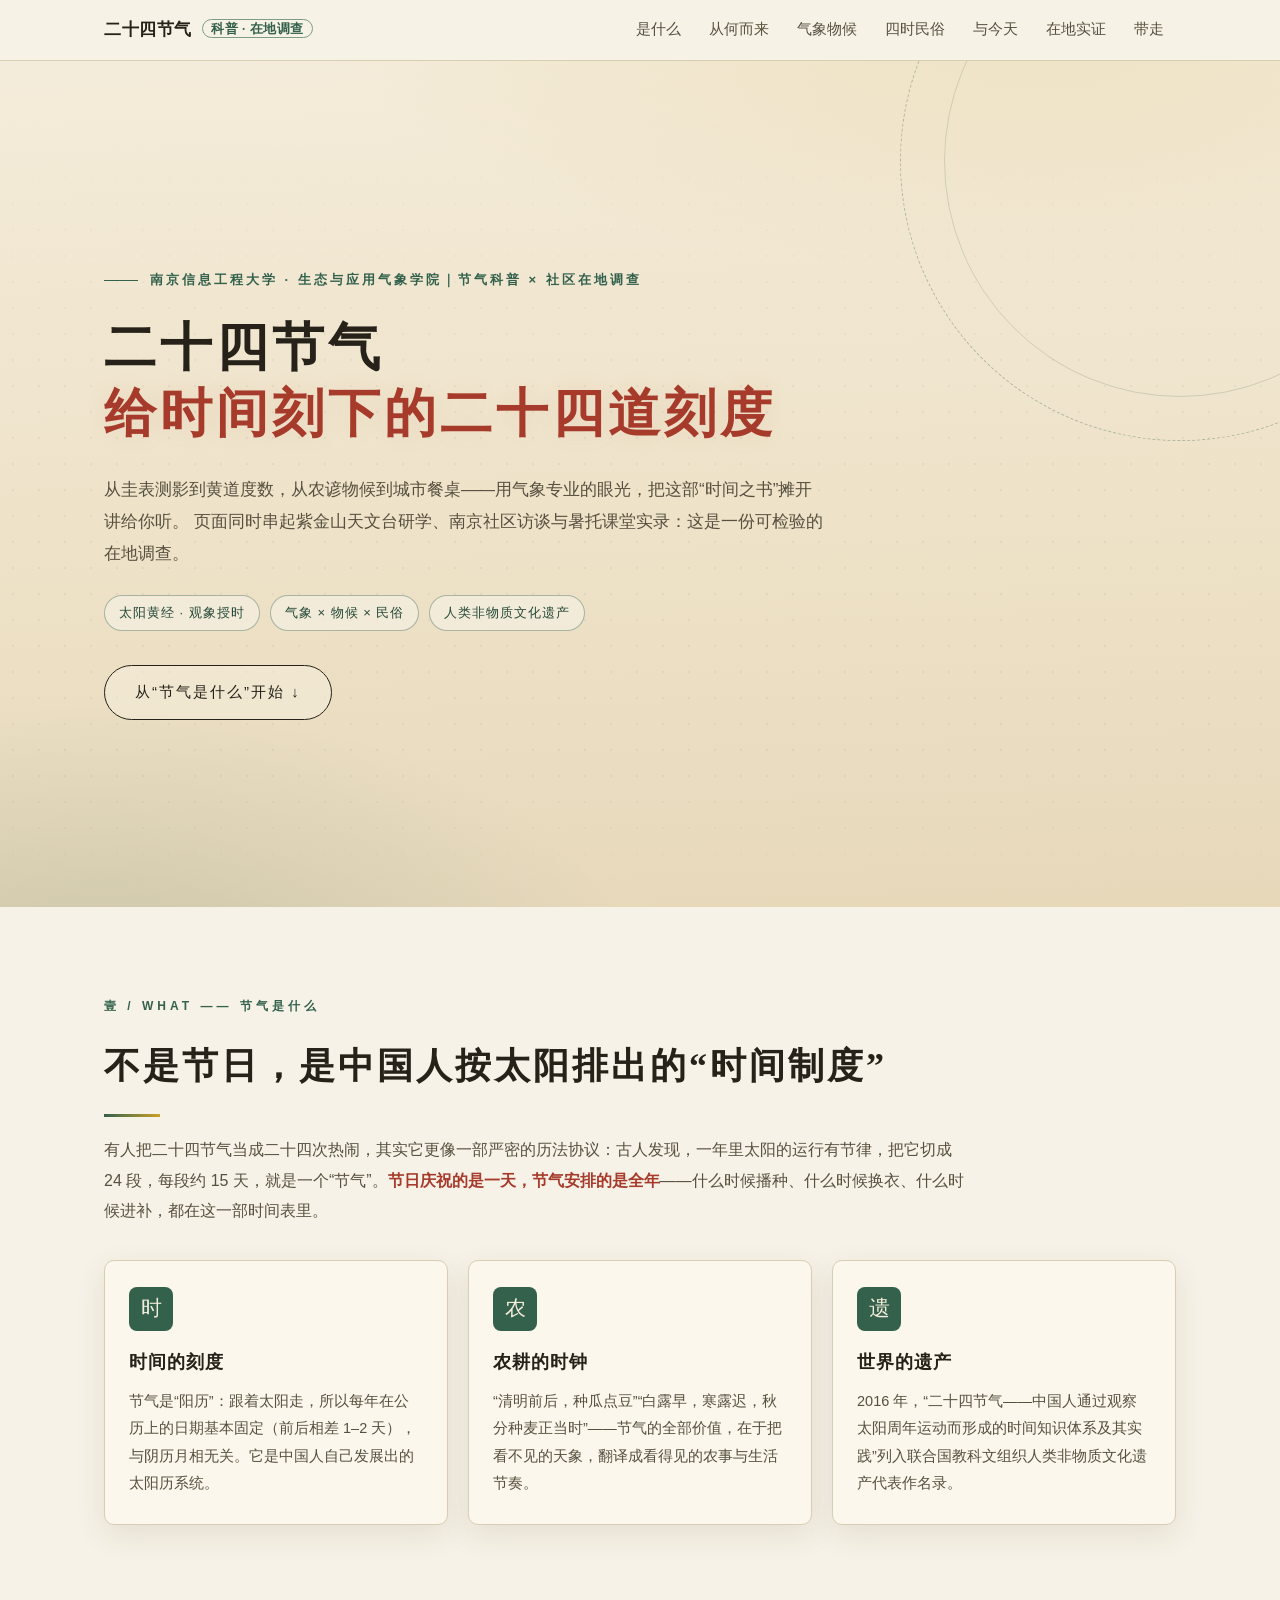
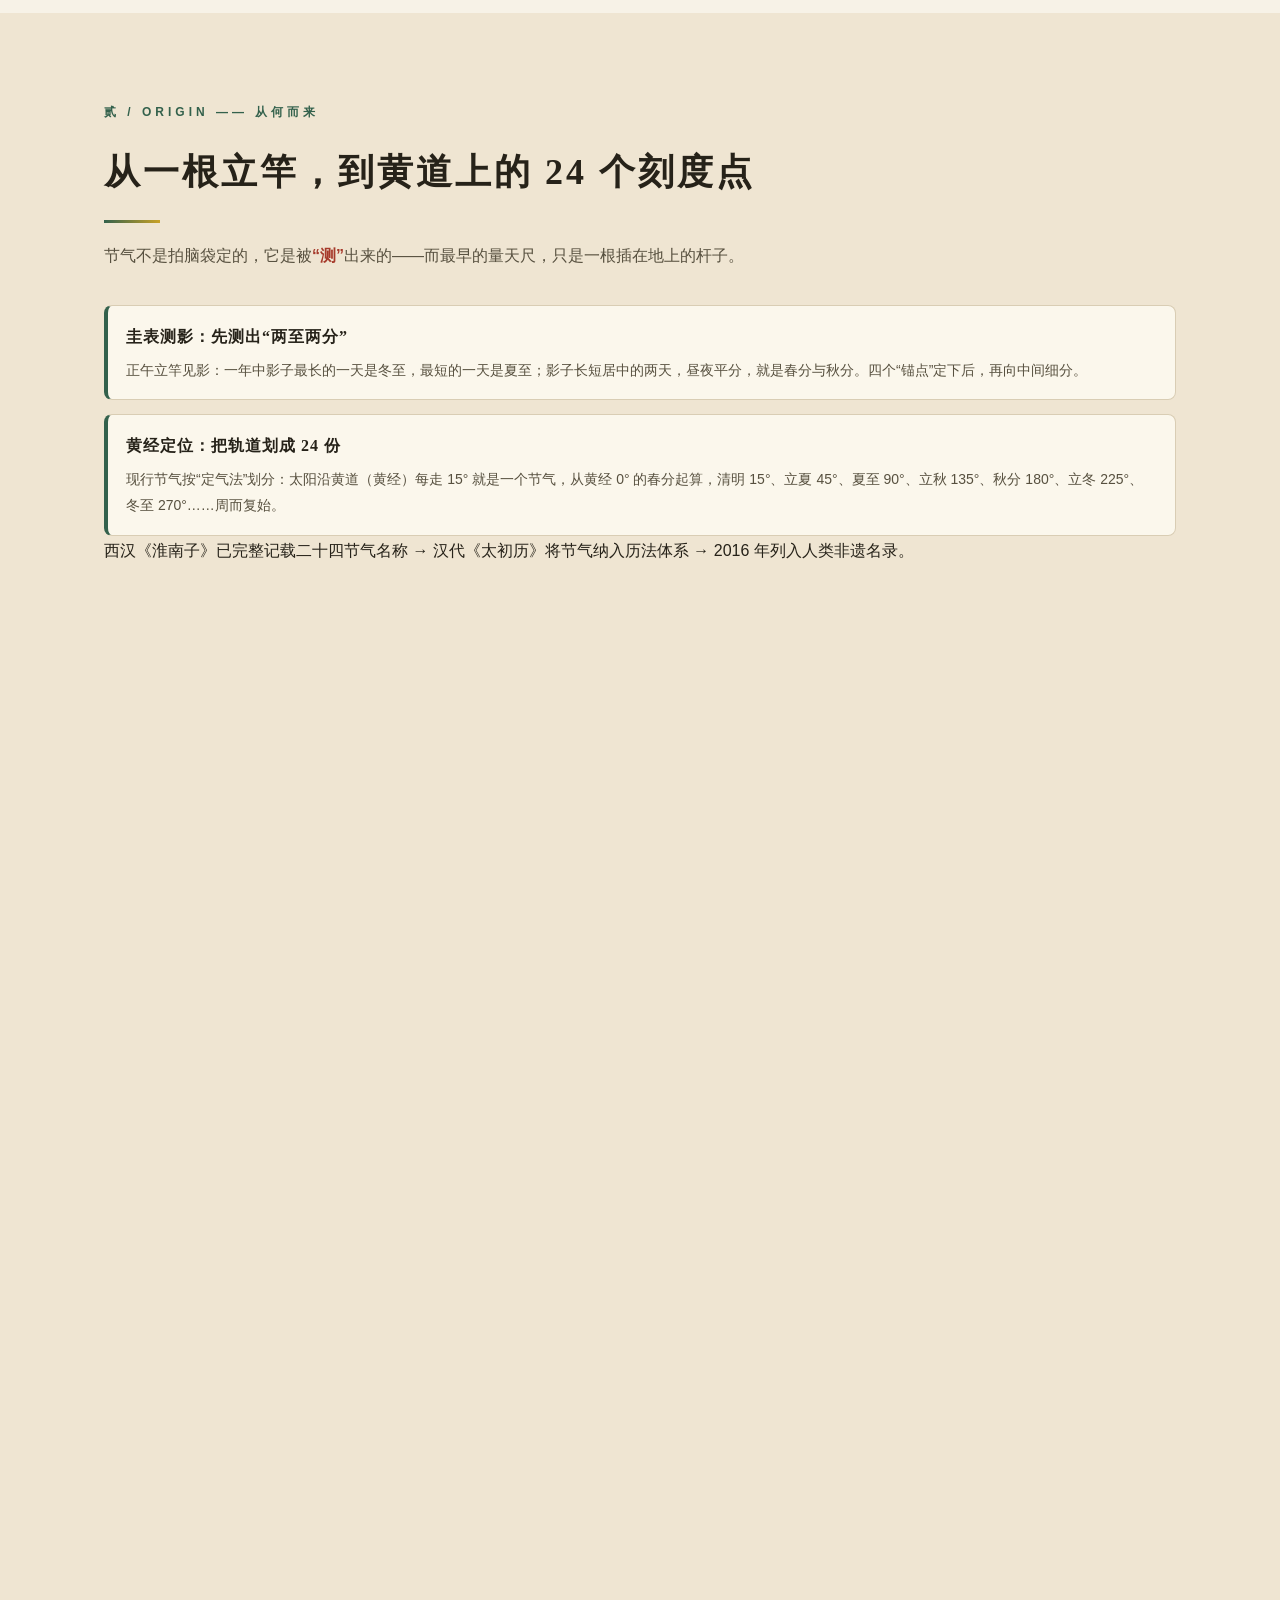
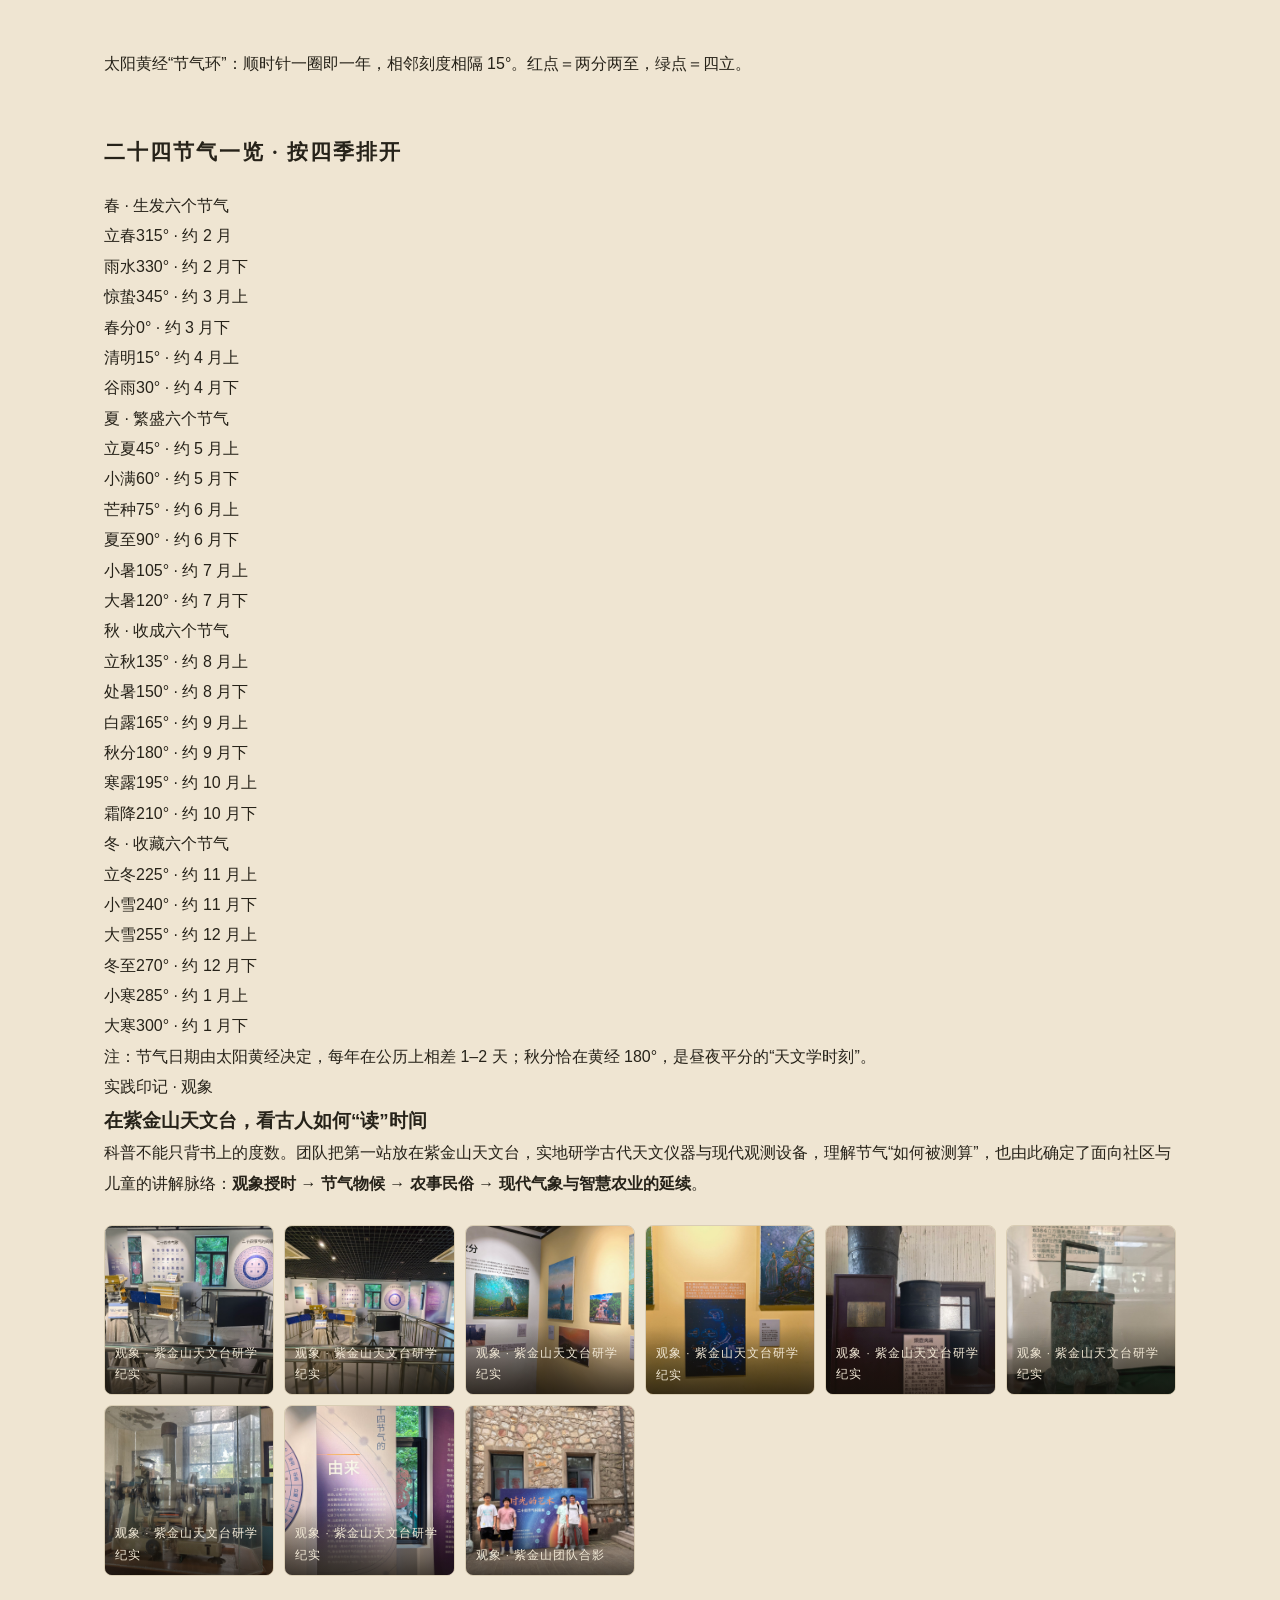
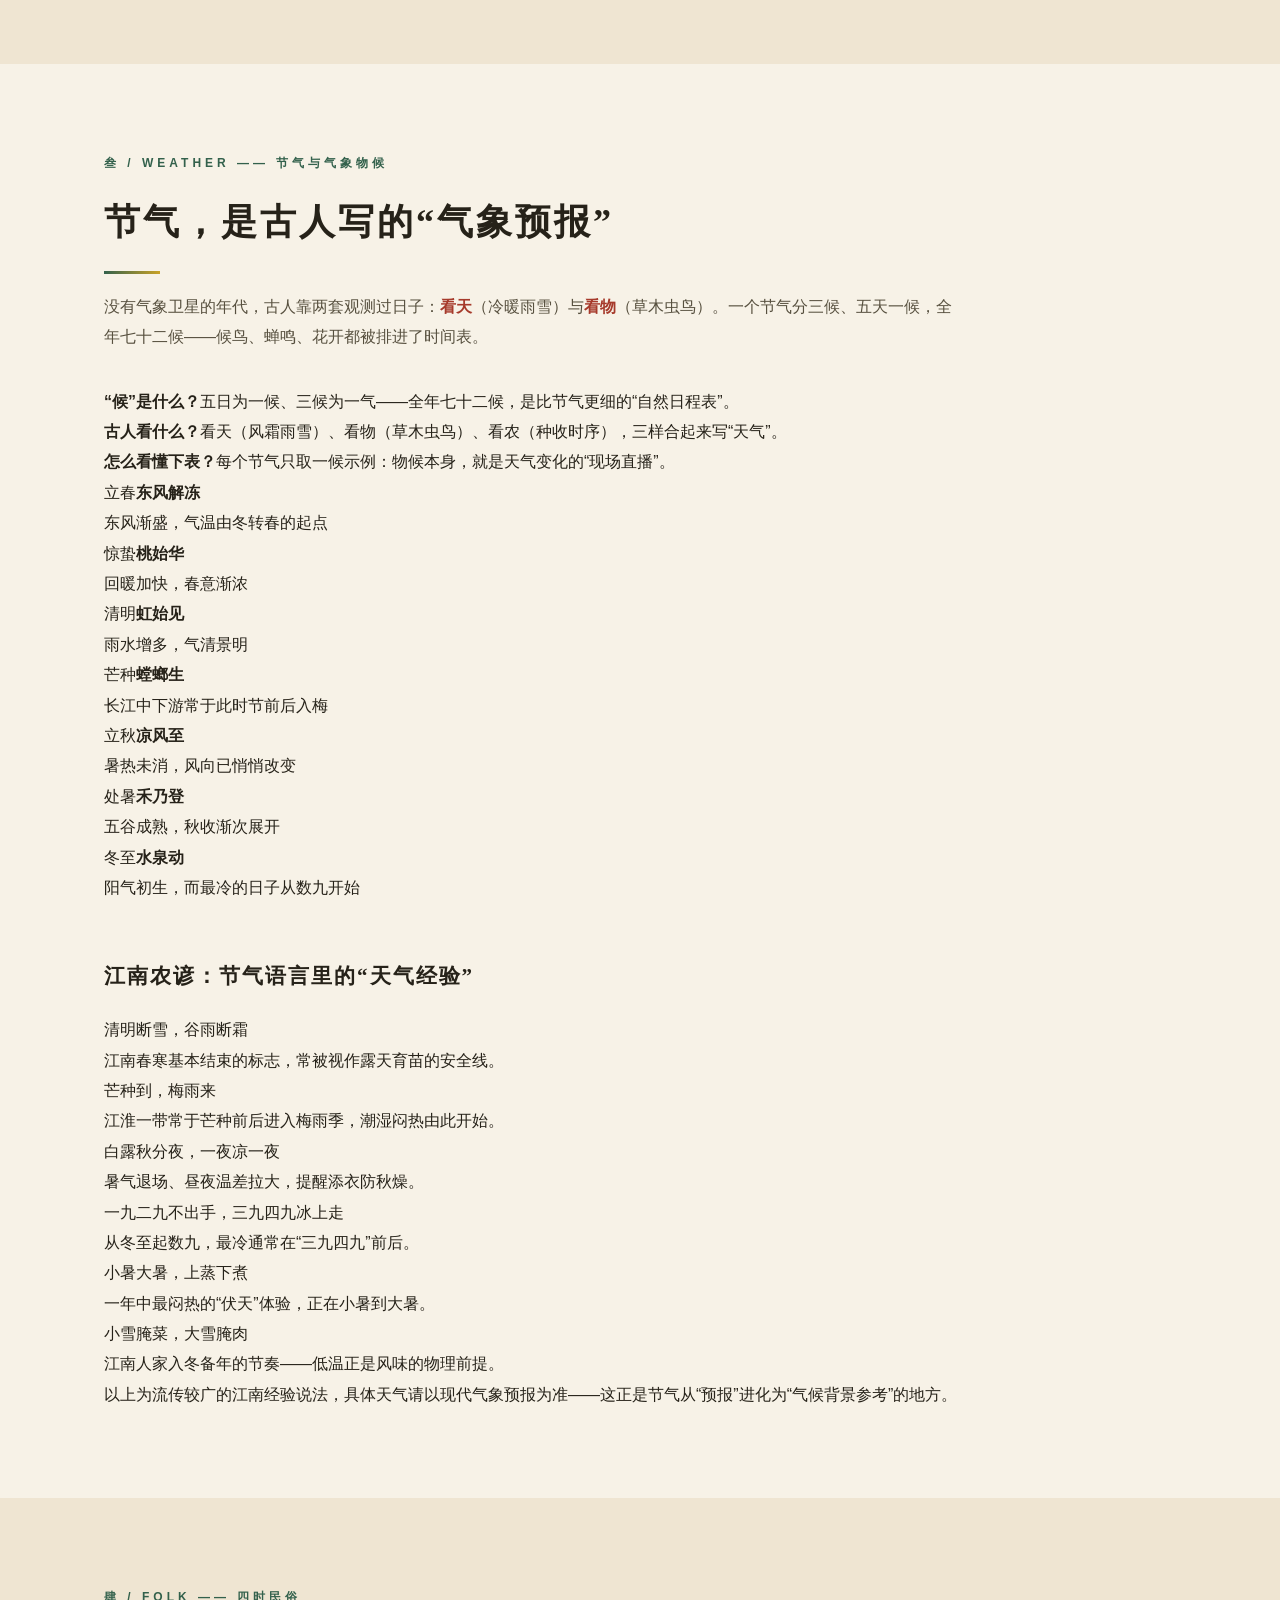
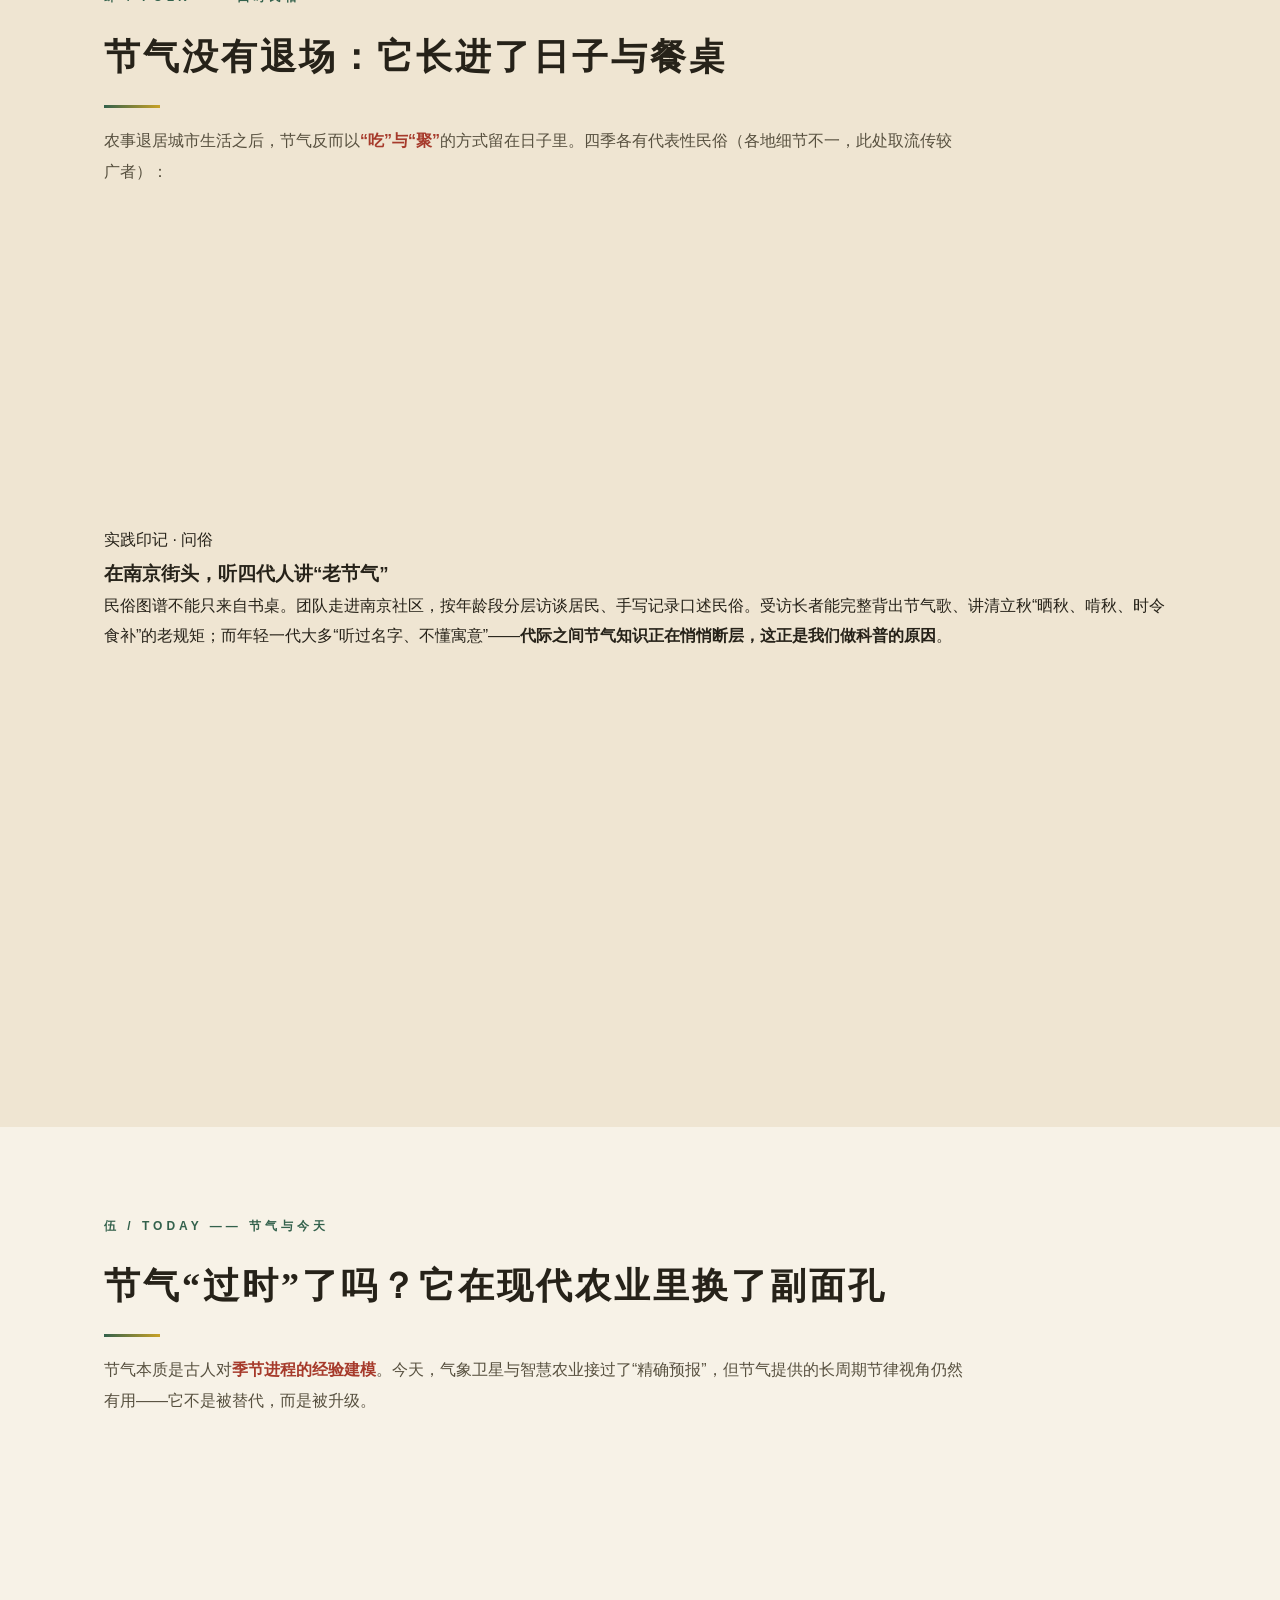
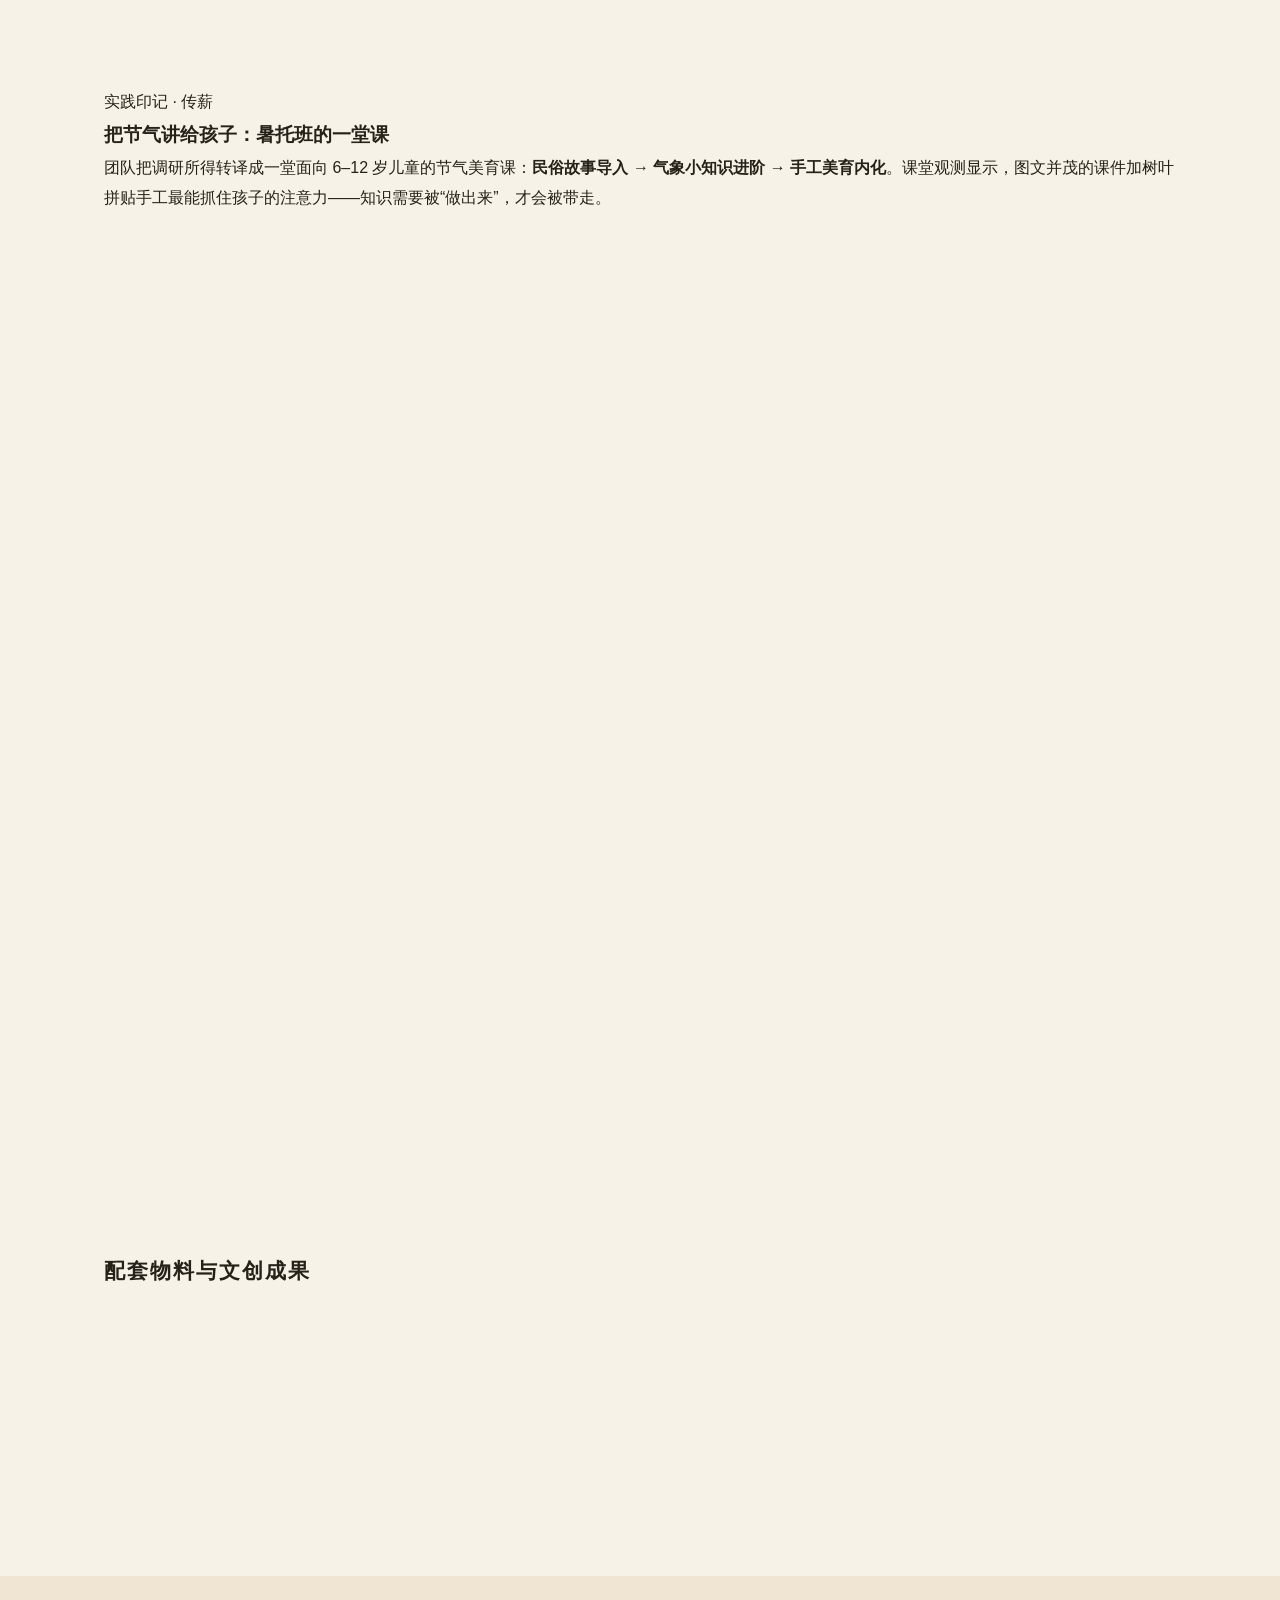
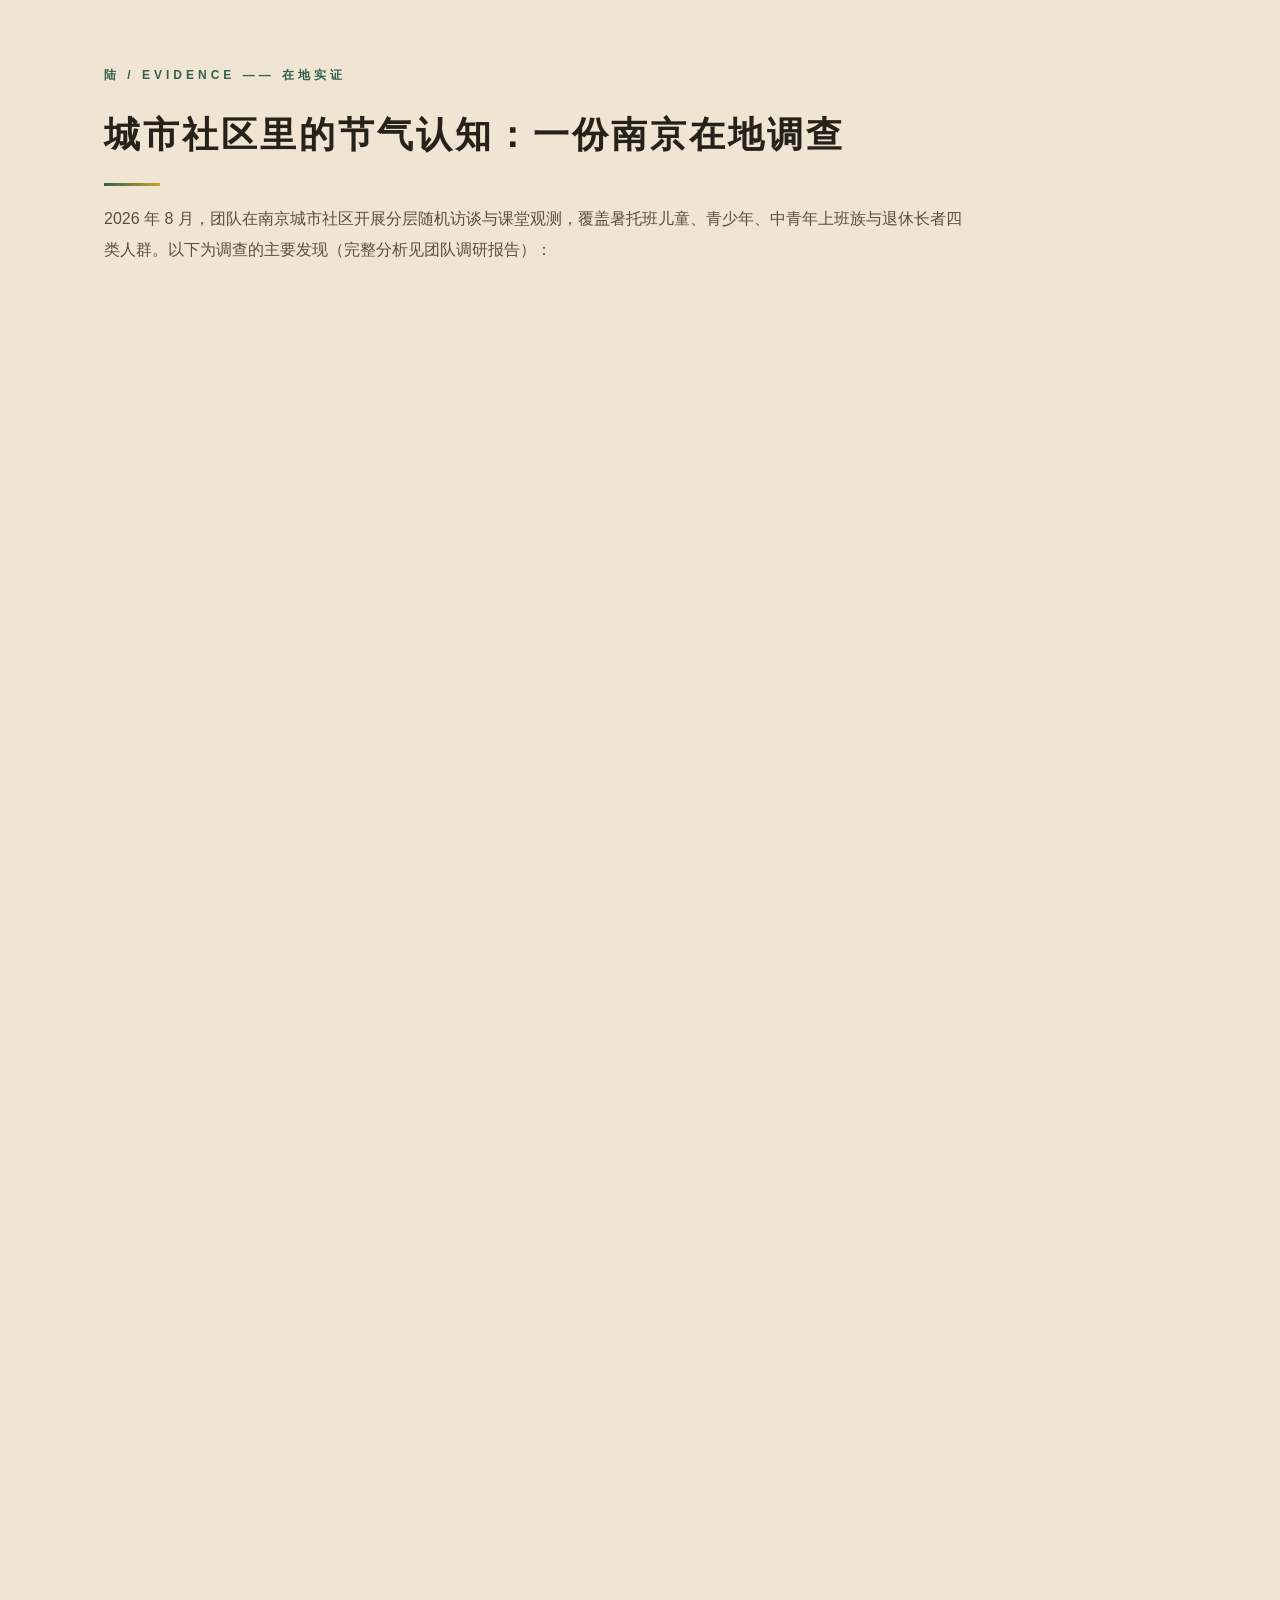
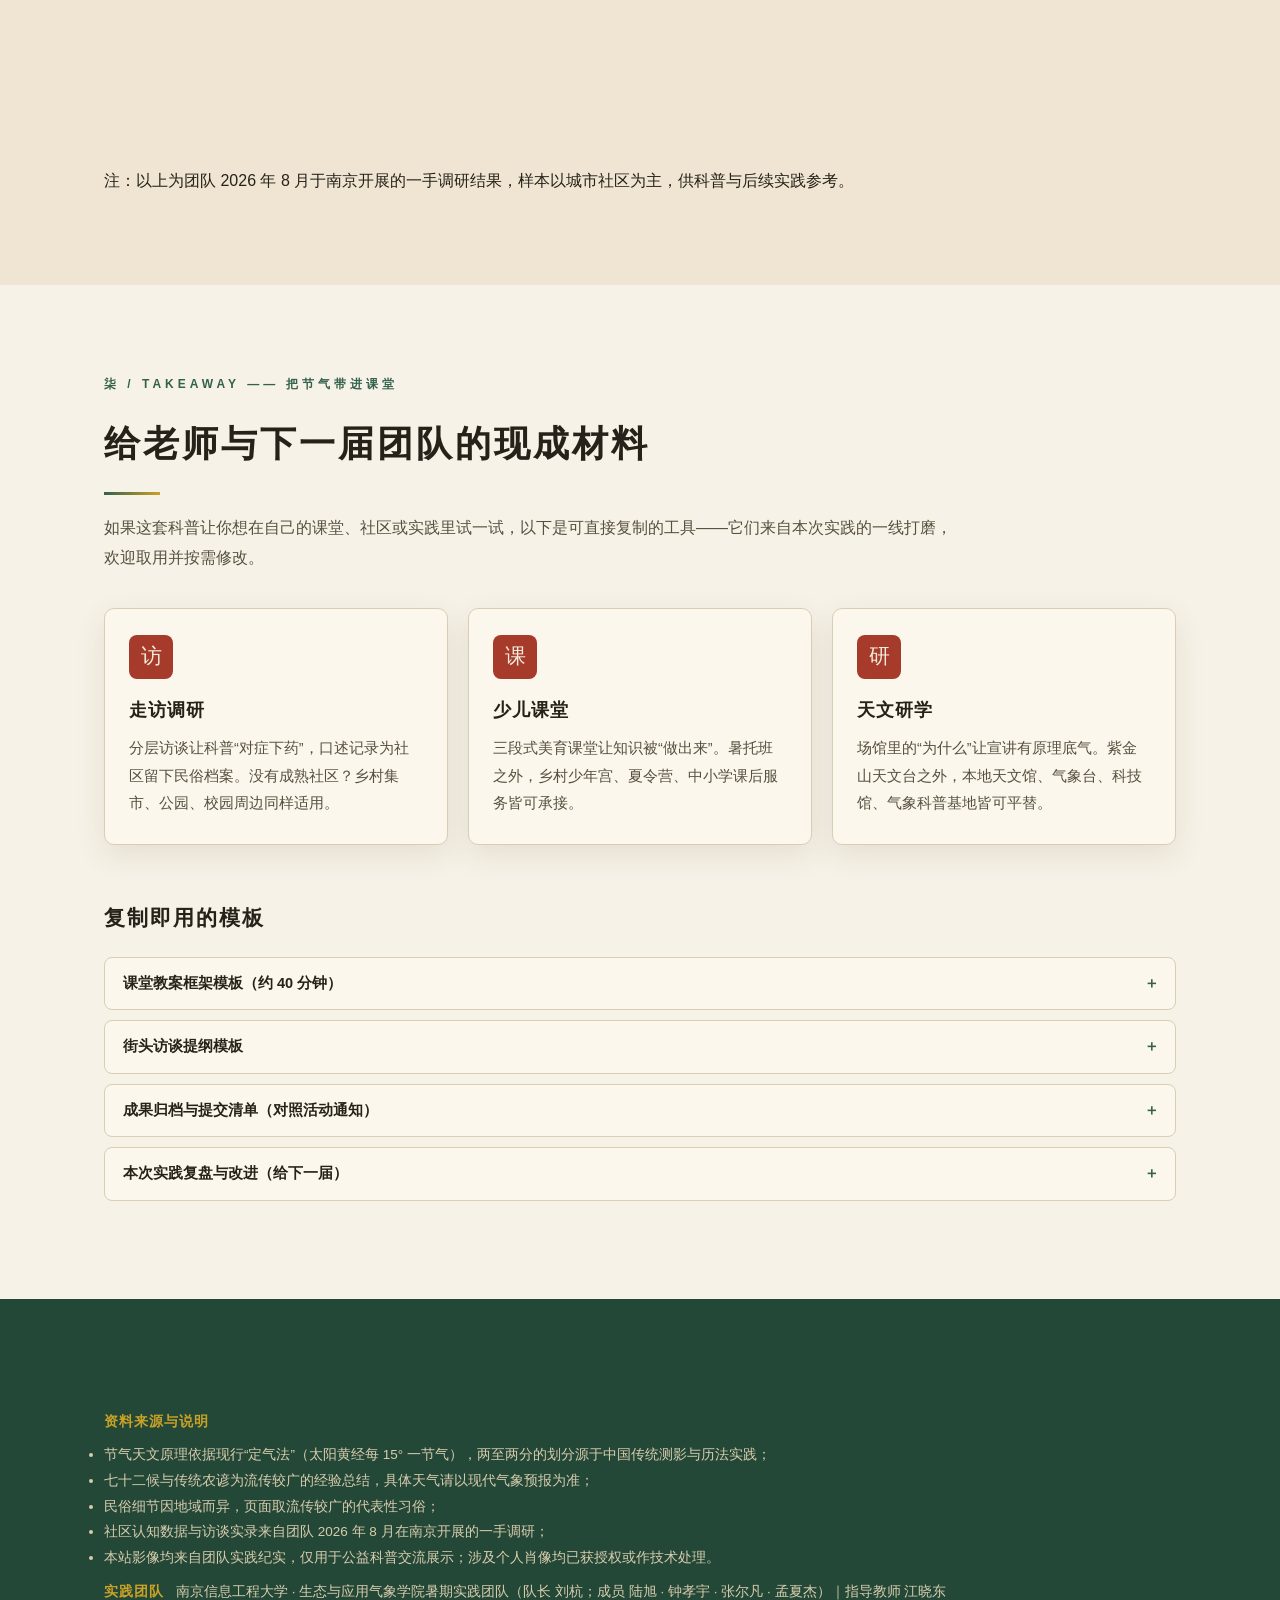
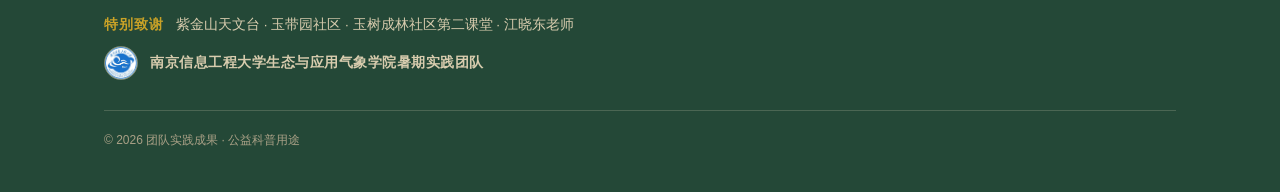
==== commit b57ee91e: "v2.1 视觉化升级：矢量山水首屏+节气环+四季排卡+物候卡" ====
--- a/index.html
+++ b/index.html
@@ -31,6 +31,28 @@
 
 <!-- ======== 首屏 ======== -->
 <section class="hero" id="top">
+  <div class="hero-art" aria-hidden="true">
+    <svg viewBox="0 0 1440 500" preserveAspectRatio="xMidYMax slice">
+      <defs>
+        <linearGradient id="hgFar" x1="0" y1="0" x2="0" y2="1">
+          <stop offset="0" stop-color="#4a6b56" stop-opacity=".42"/>
+          <stop offset="1" stop-color="#33513f" stop-opacity=".55"/>
+        </linearGradient>
+        <linearGradient id="hgMid" x1="0" y1="0" x2="0" y2="1">
+          <stop offset="0" stop-color="#2e4b3a" stop-opacity=".60"/>
+          <stop offset="1" stop-color="#22392c" stop-opacity=".66"/>
+        </linearGradient>
+        <linearGradient id="hgNear" x1="0" y1="0" x2="0" y2="1">
+          <stop offset="0" stop-color="#1e3227" stop-opacity=".72"/>
+          <stop offset="1" stop-color="#16241c" stop-opacity=".78"/>
+        </linearGradient>
+      </defs>
+      <circle cx="1120" cy="140" r="64" fill="#c96f2e" opacity=".50"/>
+      <path d="M0,330 C180,240 330,300 500,250 C680,195 820,265 1000,220 C1150,185 1310,215 1440,180 L1440,500 L0,500 Z" fill="url(#hgFar)"/>
+      <path d="M0,400 C200,320 420,380 640,330 C840,288 1040,350 1240,300 C1320,280 1390,290 1440,280 L1440,500 L0,500 Z" fill="url(#hgMid)"/>
+      <path d="M0,470 C260,420 520,460 780,430 C1020,404 1240,440 1440,420 L1440,500 L0,500 Z" fill="url(#hgNear)"/>
+    </svg>
+  </div>
   <div class="hero-deco" aria-hidden="true"><div class="ring"></div></div>
   <div class="hero-inner">
     <p class="eyebrow">南京信息工程大学 · 生态与应用气象学院｜节气科普 × 社区在地调查</p>
@@ -83,38 +105,65 @@
     <p class="kicker">贰 / ORIGIN —— 从何而来</p>
     <h2 class="sec-title">从一根立竿，到黄道上的 24 个刻度点</h2>
     <p class="lede">节气不是拍脑袋定的，它是被<strong>“测”</strong>出来的——而最早的量天尺，只是一根插在地上的杆子。</p>
-    <div class="mini-cards c2">
-      <article>
-        <h4>① 圭表测影：先测出“两至两分”</h4>
-        <p>正午立竿见影：一年中影子最长的一天是冬至，最短的一天是夏至；影子长短居中的两天，昼夜平分，就是春分与秋分。四个“锚点”定下后，再向中间细分。</p>
-      </article>
-      <article>
-        <h4>② 黄经定位：把轨道划成 24 份</h4>
-        <p>现行节气按“定气法”划分：太阳沿黄道（黄经）每走 15° 就是一个节气，从黄经 0° 的春分起算，清明 15°、立夏 45°、夏至 90°、立秋 135°、秋分 180°、立冬 225°、冬至 270°……周而复始。</p>
-      </article>
-    </div>
-    <div class="table-wrap">
-      <table class="kw">
-        <caption>二十四节气 · 太阳黄经与大致月份</caption>
-        <thead><tr><th>季节</th><th>节气（黄经）</th><th>节气（黄经）</th></tr></thead>
-        <tbody>
-          <tr><td rowspan="2">春</td><td>立春 315°｜约 2 月</td><td>雨水 330°｜约 2 月下</td></tr>
-          <tr><td>惊蛰 345°｜约 3 月上</td><td>春分 0°｜约 3 月下</td></tr>
-          <tr><td rowspan="2">春→夏</td><td>清明 15°｜约 4 月上</td><td>谷雨 30°｜约 4 月下</td></tr>
-          <tr><td>立夏 45°｜约 5 月上</td><td>小满 60°｜约 5 月下</td></tr>
-          <tr><td rowspan="2">夏</td><td>芒种 75°｜约 6 月上</td><td>夏至 90°｜约 6 月下</td></tr>
-          <tr><td>小暑 105°｜约 7 月上</td><td>大暑 120°｜约 7 月下</td></tr>
-          <tr><td rowspan="2">夏→秋</td><td>立秋 135°｜约 8 月上</td><td>处暑 150°｜约 8 月下</td></tr>
-          <tr><td>白露 165°｜约 9 月上</td><td>秋分 180°｜约 9 月下</td></tr>
-          <tr><td rowspan="2">秋</td><td>寒露 195°｜约 10 月上</td><td>霜降 210°｜约 10 月下</td></tr>
-          <tr><td rowspan="2">秋→冬</td><td>立冬 225°｜约 11 月上</td><td>小雪 240°｜约 11 月下</td></tr>
-          <tr><td rowspan="2">冬</td><td>大雪 255°｜约 12 月上</td><td>冬至 270°｜约 12 月下</td></tr>
-          <tr><td rowspan="2">冬→春</td><td>小寒 285°｜约 1 月上</td><td>大寒 300°｜约 1 月下</td></tr>
-          <tr><td colspan="3" class="note">注：具体日期各年相差 1–2 天；秋分恰在黄经 180°，是昼夜平分的“天文学时刻”。</td></tr>
-        </tbody>
-      </table>
-    </div>
-    <p class="timeline-line">西汉《淮南子》已完整记载二十四节气名称 → 汉代《太初历》将节气纳入历法体系 → 2016 年列入人类非遗名录。</p>
+    <div class="duo">
+      <div class="duo-text">
+        <div class="mini-cards c2">
+          <article>
+            <h4>圭表测影：先测出“两至两分”</h4>
+            <p>正午立竿见影：一年中影子最长的一天是冬至，最短的一天是夏至；影子长短居中的两天，昼夜平分，就是春分与秋分。四个“锚点”定下后，再向中间细分。</p>
+          </article>
+          <article>
+            <h4>黄经定位：把轨道划成 24 份</h4>
+            <p>现行节气按“定气法”划分：太阳沿黄道（黄经）每走 15° 就是一个节气，从黄经 0° 的春分起算，清明 15°、立夏 45°、夏至 90°、立秋 135°、秋分 180°、立冬 225°、冬至 270°……周而复始。</p>
+          </article>
+        </div>
+        <p class="timeline-line">西汉《淮南子》已完整记载二十四节气名称 → 汉代《太初历》将节气纳入历法体系 → 2016 年列入人类非遗名录。</p>
+      </div>
+      <figure class="wheel">
+        <svg id="solarWheel" viewBox="0 0 340 340" role="img" aria-label="太阳黄经节气环示意图"></svg>
+        <figcaption>太阳黄经“节气环”：顺时针一圈即一年，相邻刻度相隔 15°。红点＝两分两至，绿点＝四立。</figcaption>
+      </figure>
+    </div>
+    <h3 class="sub-h">二十四节气一览 · 按四季排开</h3>
+    <div class="st-groups">
+      <div class="st-group st-sp">
+        <div class="st-head"><span>春 · 生发</span><span>六个节气</span></div>
+        <div class="st-row"><span class="nm">立春</span><span class="meta">315° · 约 2 月</span></div>
+        <div class="st-row"><span class="nm">雨水</span><span class="meta">330° · 约 2 月下</span></div>
+        <div class="st-row"><span class="nm">惊蛰</span><span class="meta">345° · 约 3 月上</span></div>
+        <div class="st-row"><span class="nm">春分</span><span class="meta">0° · 约 3 月下</span></div>
+        <div class="st-row"><span class="nm">清明</span><span class="meta">15° · 约 4 月上</span></div>
+        <div class="st-row"><span class="nm">谷雨</span><span class="meta">30° · 约 4 月下</span></div>
+      </div>
+      <div class="st-group st-su">
+        <div class="st-head"><span>夏 · 繁盛</span><span>六个节气</span></div>
+        <div class="st-row"><span class="nm">立夏</span><span class="meta">45° · 约 5 月上</span></div>
+        <div class="st-row"><span class="nm">小满</span><span class="meta">60° · 约 5 月下</span></div>
+        <div class="st-row"><span class="nm">芒种</span><span class="meta">75° · 约 6 月上</span></div>
+        <div class="st-row"><span class="nm">夏至</span><span class="meta">90° · 约 6 月下</span></div>
+        <div class="st-row"><span class="nm">小暑</span><span class="meta">105° · 约 7 月上</span></div>
+        <div class="st-row"><span class="nm">大暑</span><span class="meta">120° · 约 7 月下</span></div>
+      </div>
+      <div class="st-group st-au">
+        <div class="st-head"><span>秋 · 收成</span><span>六个节气</span></div>
+        <div class="st-row"><span class="nm">立秋</span><span class="meta">135° · 约 8 月上</span></div>
+        <div class="st-row"><span class="nm">处暑</span><span class="meta">150° · 约 8 月下</span></div>
+        <div class="st-row"><span class="nm">白露</span><span class="meta">165° · 约 9 月上</span></div>
+        <div class="st-row"><span class="nm">秋分</span><span class="meta">180° · 约 9 月下</span></div>
+        <div class="st-row"><span class="nm">寒露</span><span class="meta">195° · 约 10 月上</span></div>
+        <div class="st-row"><span class="nm">霜降</span><span class="meta">210° · 约 10 月下</span></div>
+      </div>
+      <div class="st-group st-wi">
+        <div class="st-head"><span>冬 · 收藏</span><span>六个节气</span></div>
+        <div class="st-row"><span class="nm">立冬</span><span class="meta">225° · 约 11 月上</span></div>
+        <div class="st-row"><span class="nm">小雪</span><span class="meta">240° · 约 11 月下</span></div>
+        <div class="st-row"><span class="nm">大雪</span><span class="meta">255° · 约 12 月上</span></div>
+        <div class="st-row"><span class="nm">冬至</span><span class="meta">270° · 约 12 月下</span></div>
+        <div class="st-row"><span class="nm">小寒</span><span class="meta">285° · 约 1 月上</span></div>
+        <div class="st-row"><span class="nm">大寒</span><span class="meta">300° · 约 1 月下</span></div>
+      </div>
+    </div>
+    <p class="note-line">注：节气日期由太阳黄经决定，每年在公历上相差 1–2 天；秋分恰在黄经 180°，是昼夜平分的“天文学时刻”。</p>
 
     <div class="inset-box">
       <span class="inset-flag">实践印记 · 观象</span>
@@ -131,20 +180,19 @@
     <p class="kicker">叁 / WEATHER —— 节气与气象物候</p>
     <h2 class="sec-title">节气，是古人写的“气象预报”</h2>
     <p class="lede">没有气象卫星的年代，古人靠两套观测过日子：<strong>看天</strong>（冷暖雨雪）与<strong>看物</strong>（草木虫鸟）。一个节气分三候、五天一候，全年七十二候——候鸟、蝉鸣、花开都被排进了时间表。</p>
-    <div class="table-wrap">
-      <table class="kw">
-        <caption>七十二候撷英：物候里的节气信号</caption>
-        <thead><tr><th>节气</th><th>物候（择一）</th><th>背后的天气含义</th></tr></thead>
-        <tbody>
-          <tr><td>立春</td><td>东风解冻</td><td>东风渐盛，气温由冬转春的起点</td></tr>
-          <tr><td>惊蛰</td><td>桃始华</td><td>回暖加快，春意渐浓</td></tr>
-          <tr><td>清明</td><td>虹始见</td><td>雨水增多，气清景明</td></tr>
-          <tr><td>芒种</td><td>螳螂生</td><td>长江中下游常于此时节前后入梅</td></tr>
-          <tr><td>立秋</td><td>凉风至</td><td>暑热未消，风向已悄悄改变</td></tr>
-          <tr><td>处暑</td><td>禾乃登</td><td>五谷成熟，秋收渐次展开</td></tr>
-          <tr><td>冬至</td><td>水泉动</td><td>阳气初生，而最冷的日子从数九开始</td></tr>
-        </tbody>
-      </table>
+    <div class="fact-strip">
+      <div class="fact"><b>“候”是什么？</b>五日为一候、三候为一气——全年七十二候，是比节气更细的“自然日程表”。</div>
+      <div class="fact"><b>古人看什么？</b>看天（风霜雨雪）、看物（草木虫鸟）、看农（种收时序），三样合起来写“天气”。</div>
+      <div class="fact"><b>怎么看懂下表？</b>每个节气只取一候示例：物候本身，就是天气变化的“现场直播”。</div>
+    </div>
+    <div class="hou-list">
+      <div class="hou"><span class="hou-badge">立春</span><b>东风解冻</b><p>东风渐盛，气温由冬转春的起点</p></div>
+      <div class="hou"><span class="hou-badge">惊蛰</span><b>桃始华</b><p>回暖加快，春意渐浓</p></div>
+      <div class="hou"><span class="hou-badge">清明</span><b>虹始见</b><p>雨水增多，气清景明</p></div>
+      <div class="hou"><span class="hou-badge">芒种</span><b>螳螂生</b><p>长江中下游常于此时节前后入梅</p></div>
+      <div class="hou"><span class="hou-badge">立秋</span><b>凉风至</b><p>暑热未消，风向已悄悄改变</p></div>
+      <div class="hou"><span class="hou-badge">处暑</span><b>禾乃登</b><p>五谷成熟，秋收渐次展开</p></div>
+      <div class="hou"><span class="hou-badge">冬至</span><b>水泉动</b><p>阳气初生，而最冷的日子从数九开始</p></div>
     </div>
     <h3 class="sub-h">江南农谚：节气语言里的“天气经验”</h3>
     <div class="proverbs">
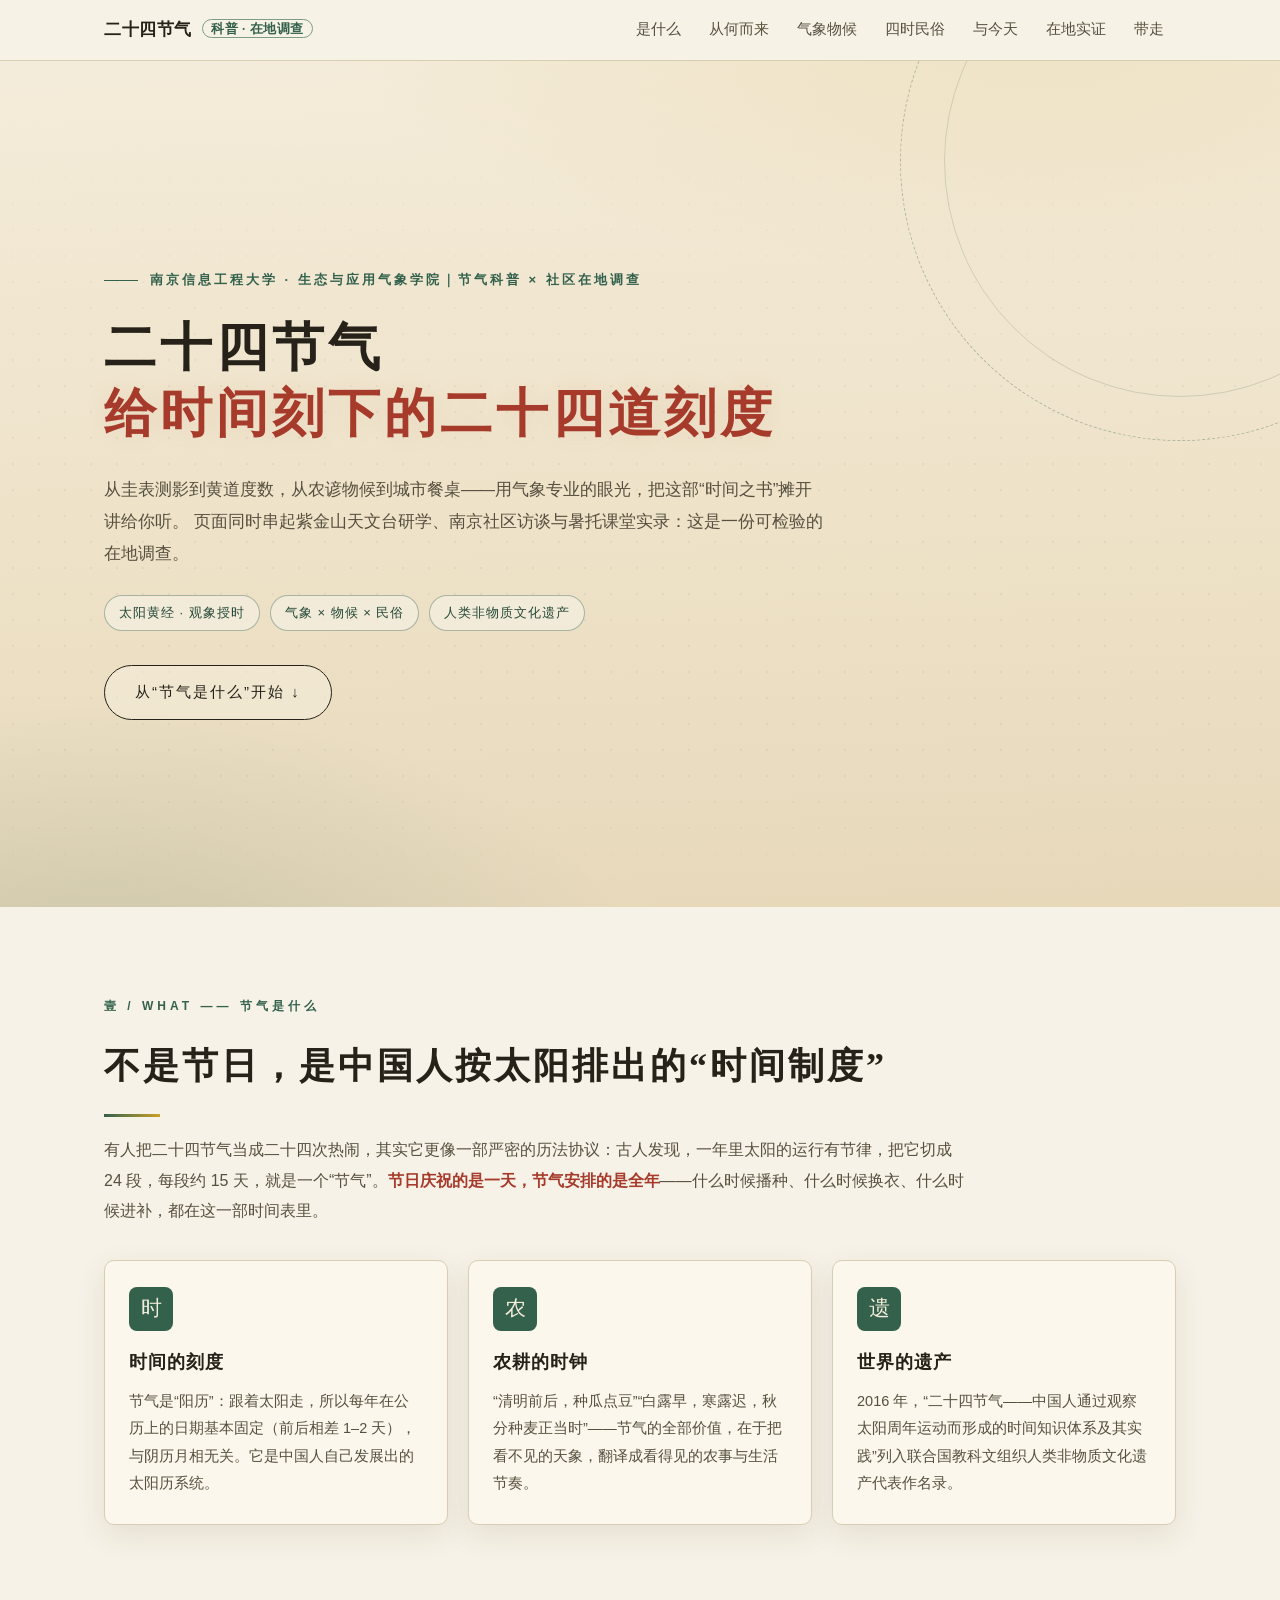
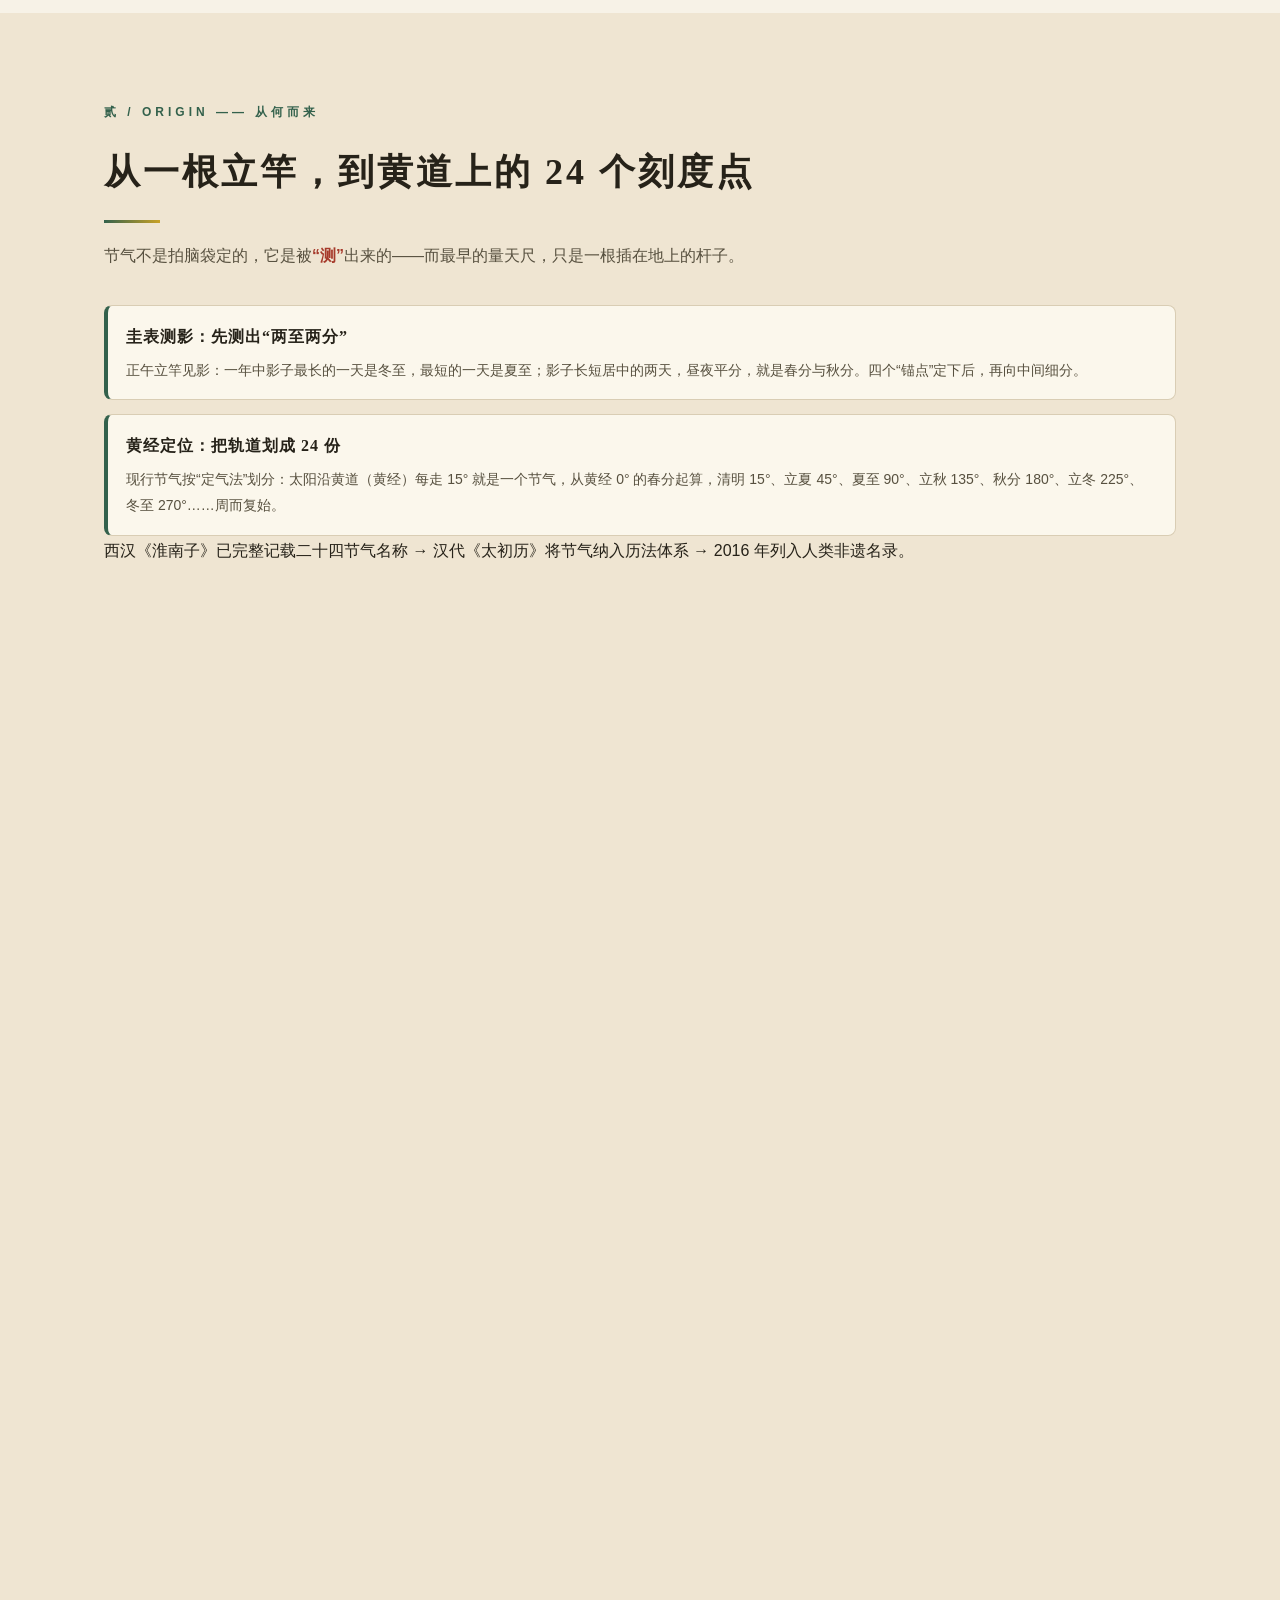
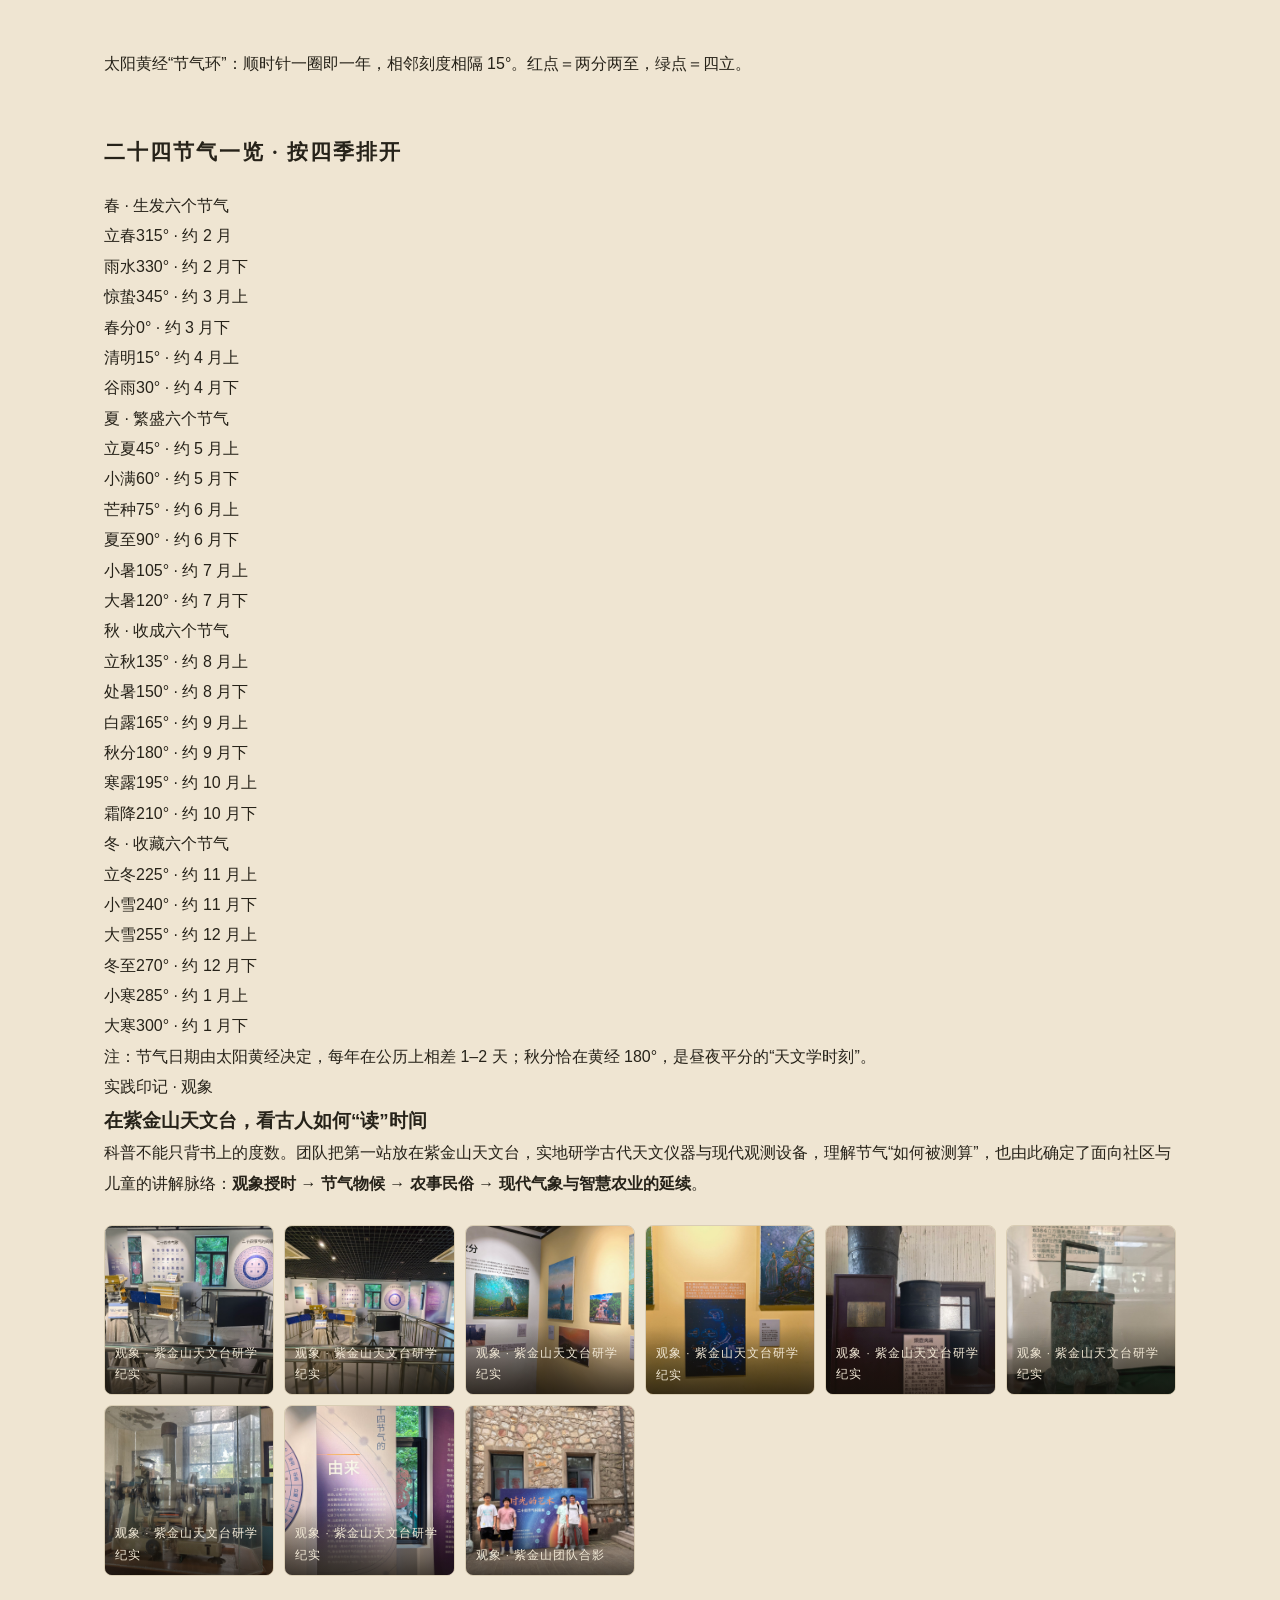
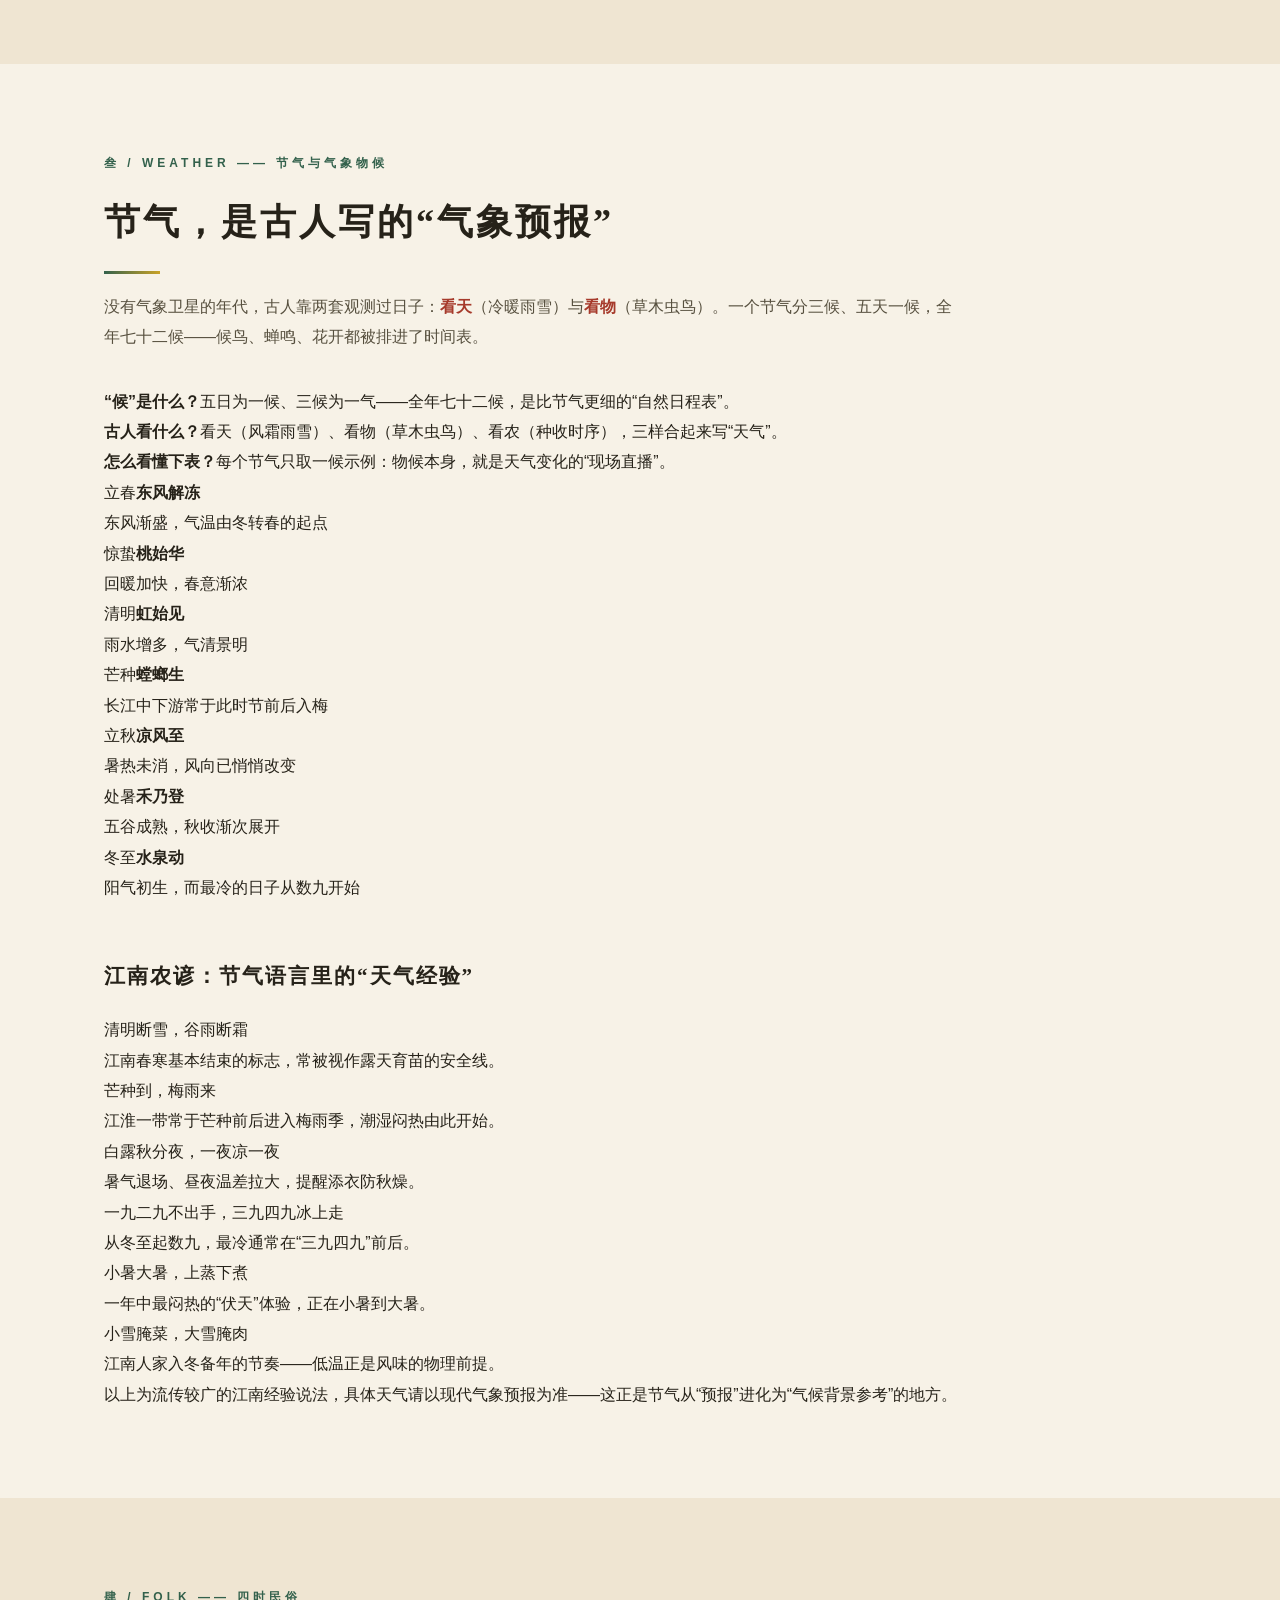
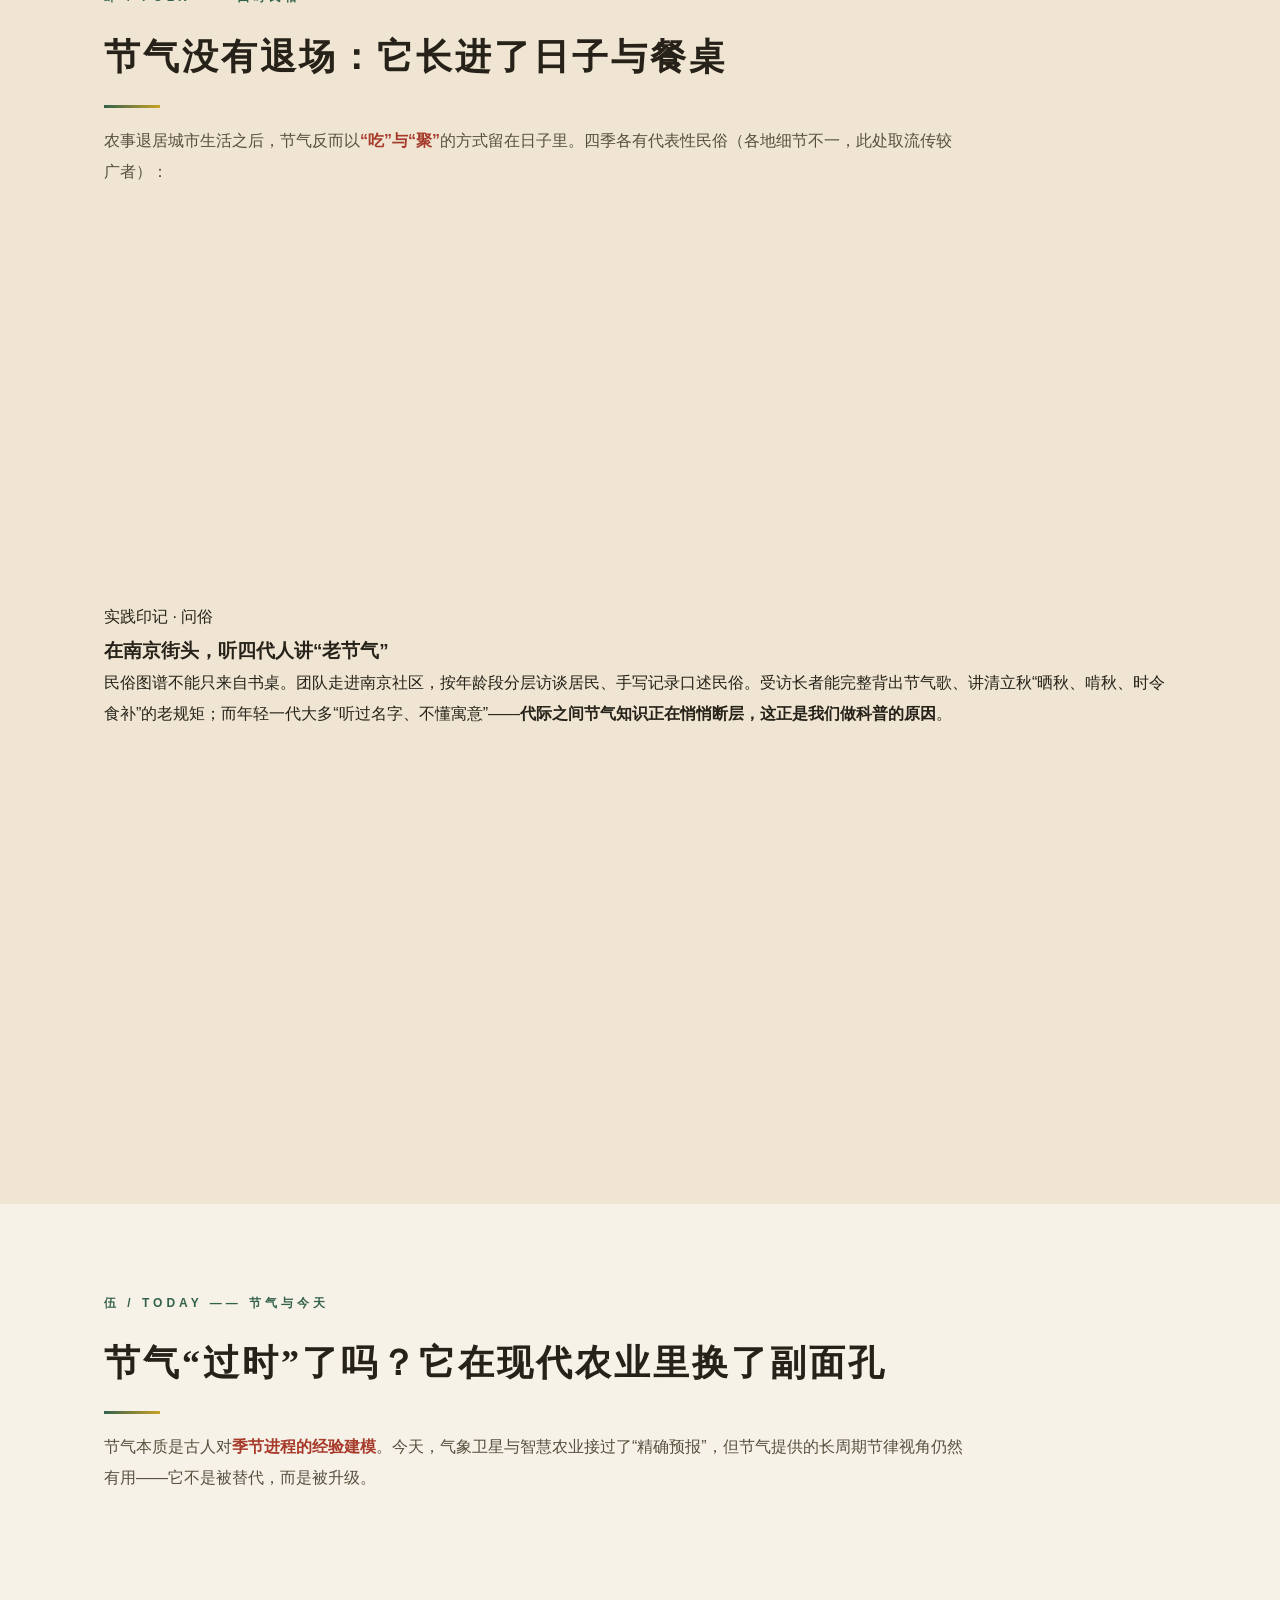
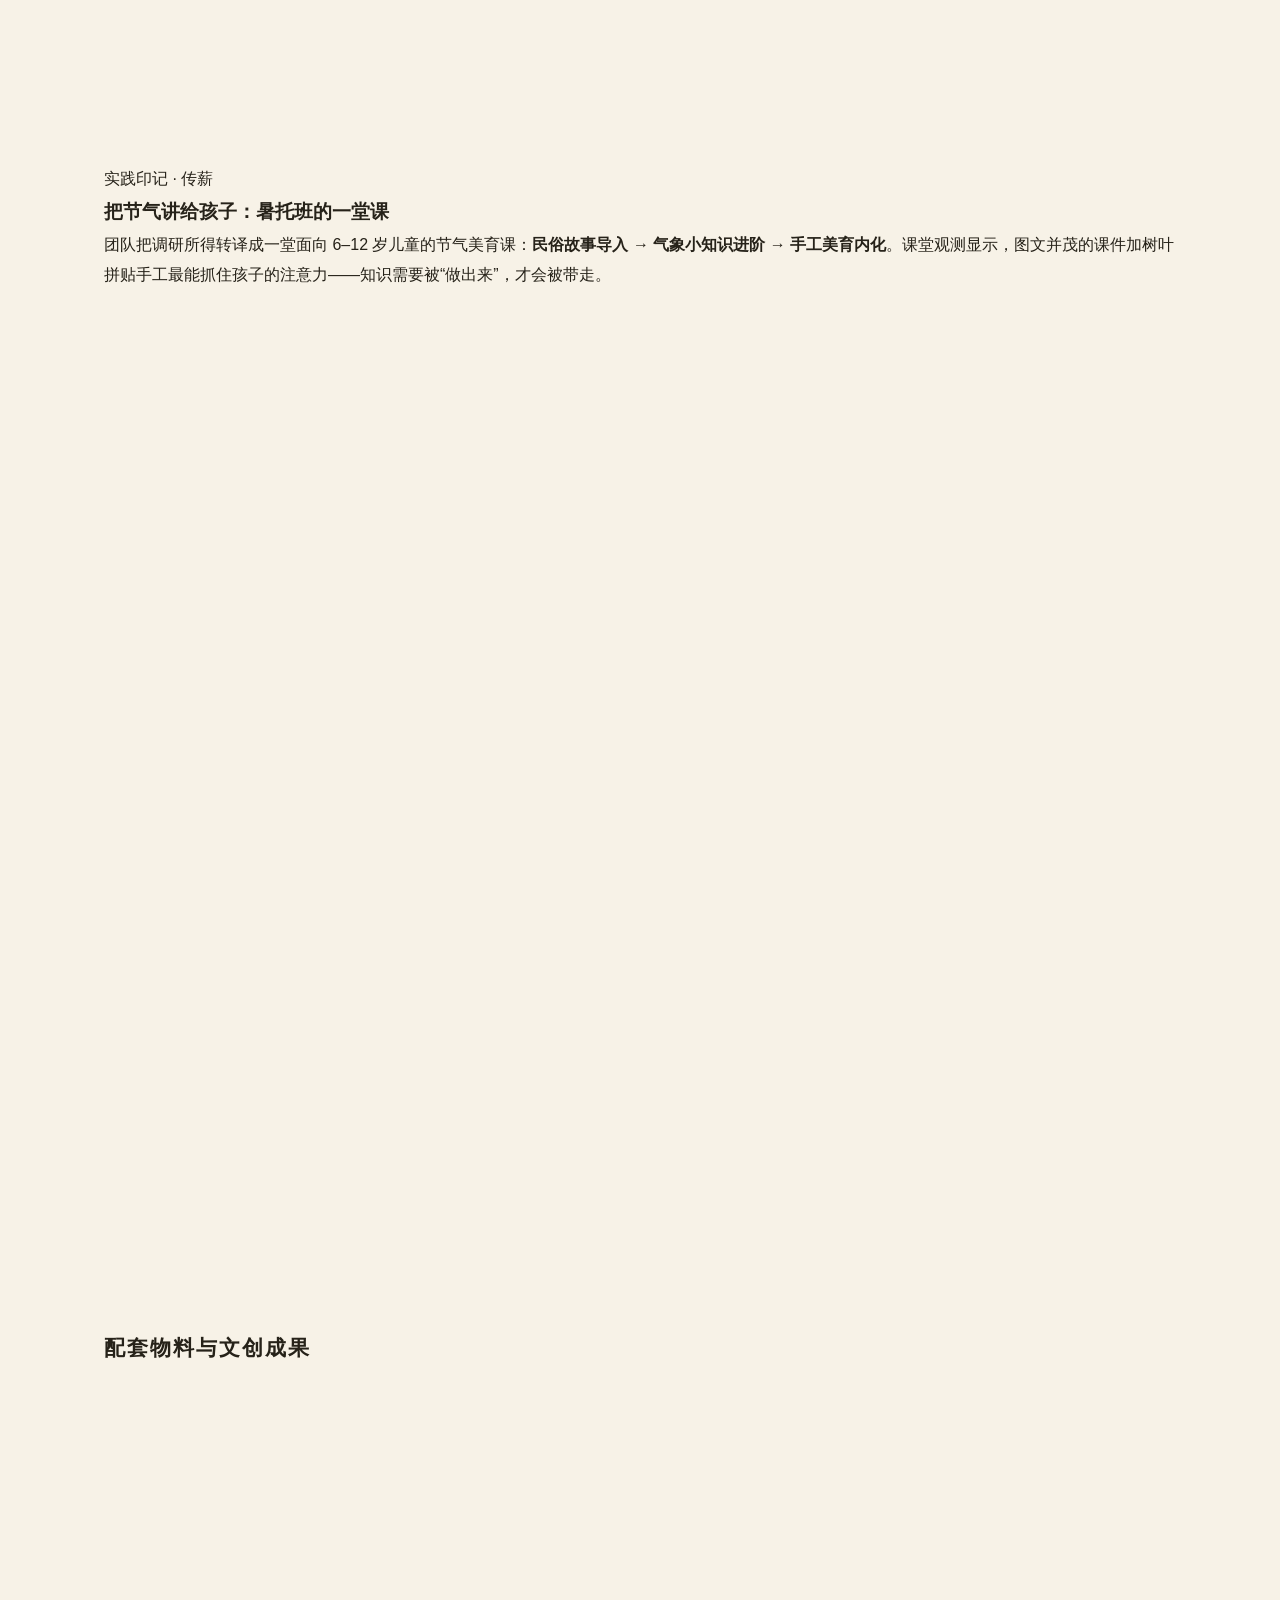
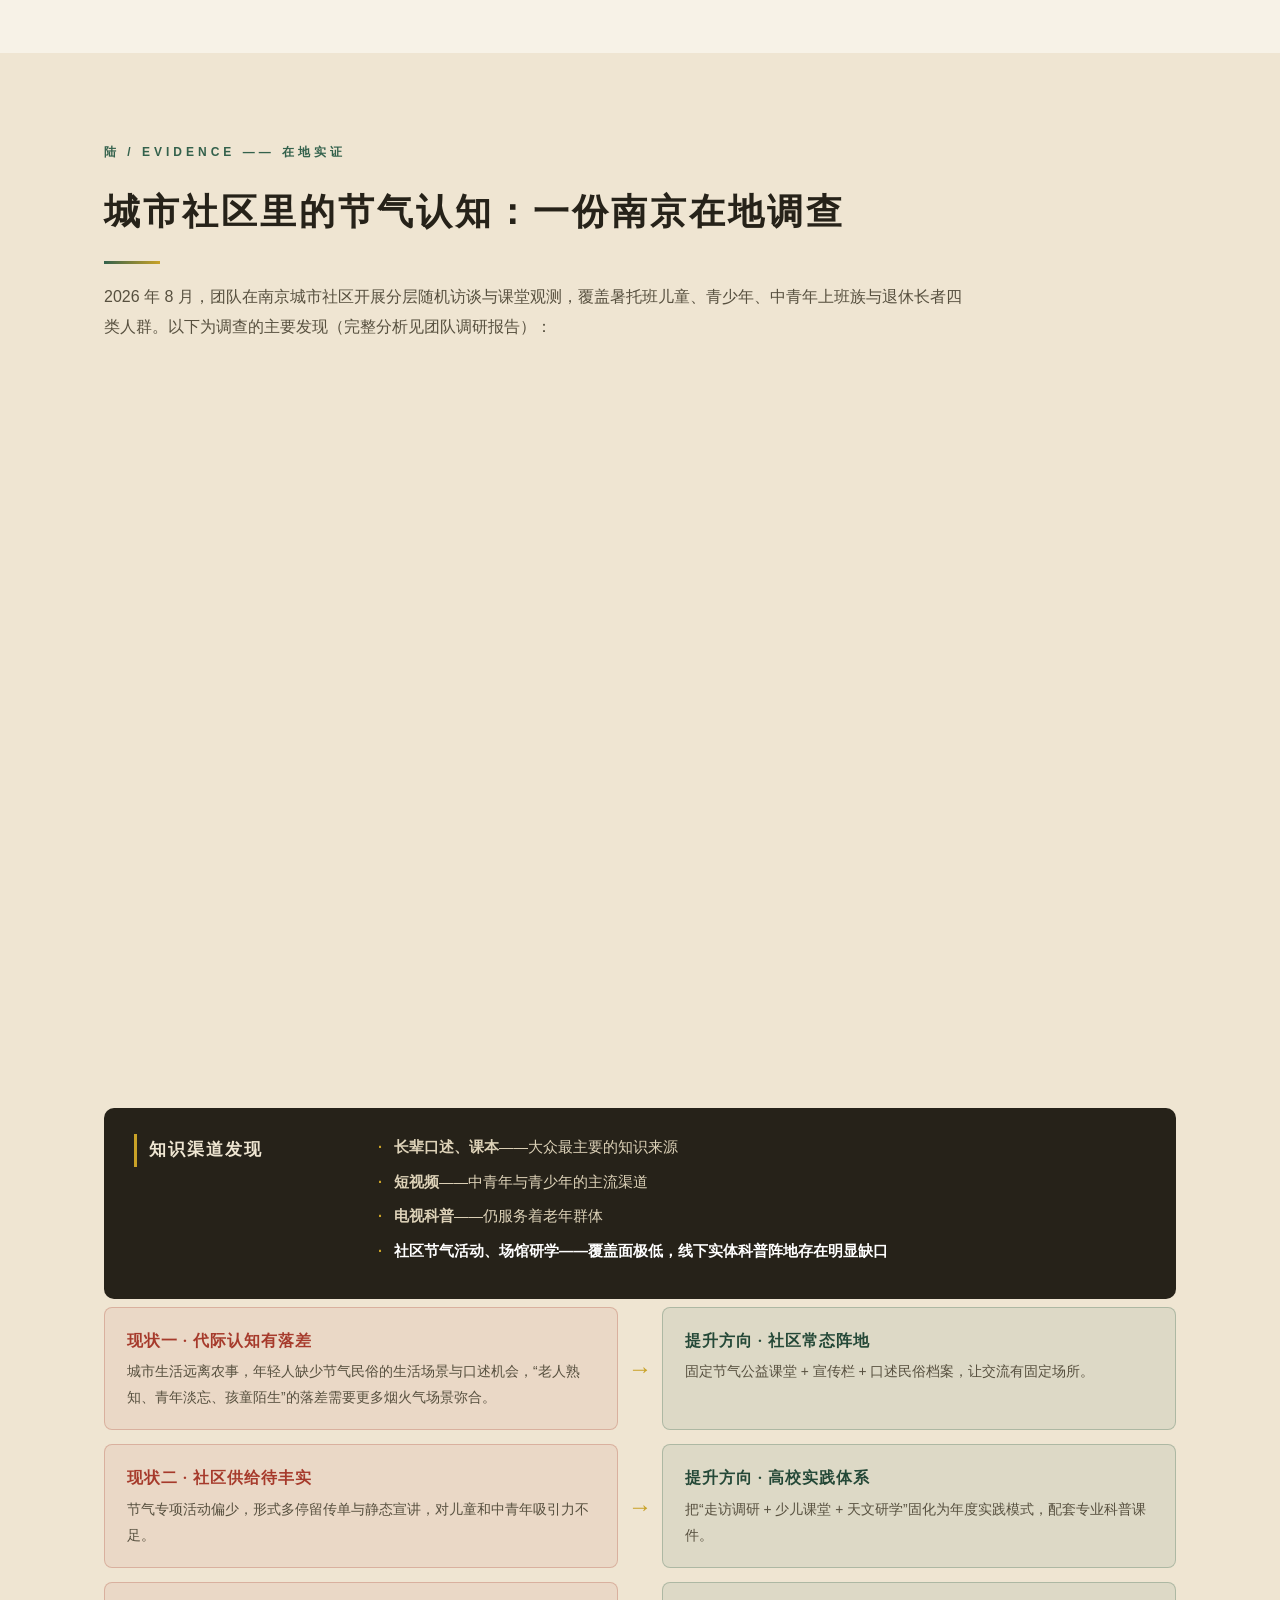
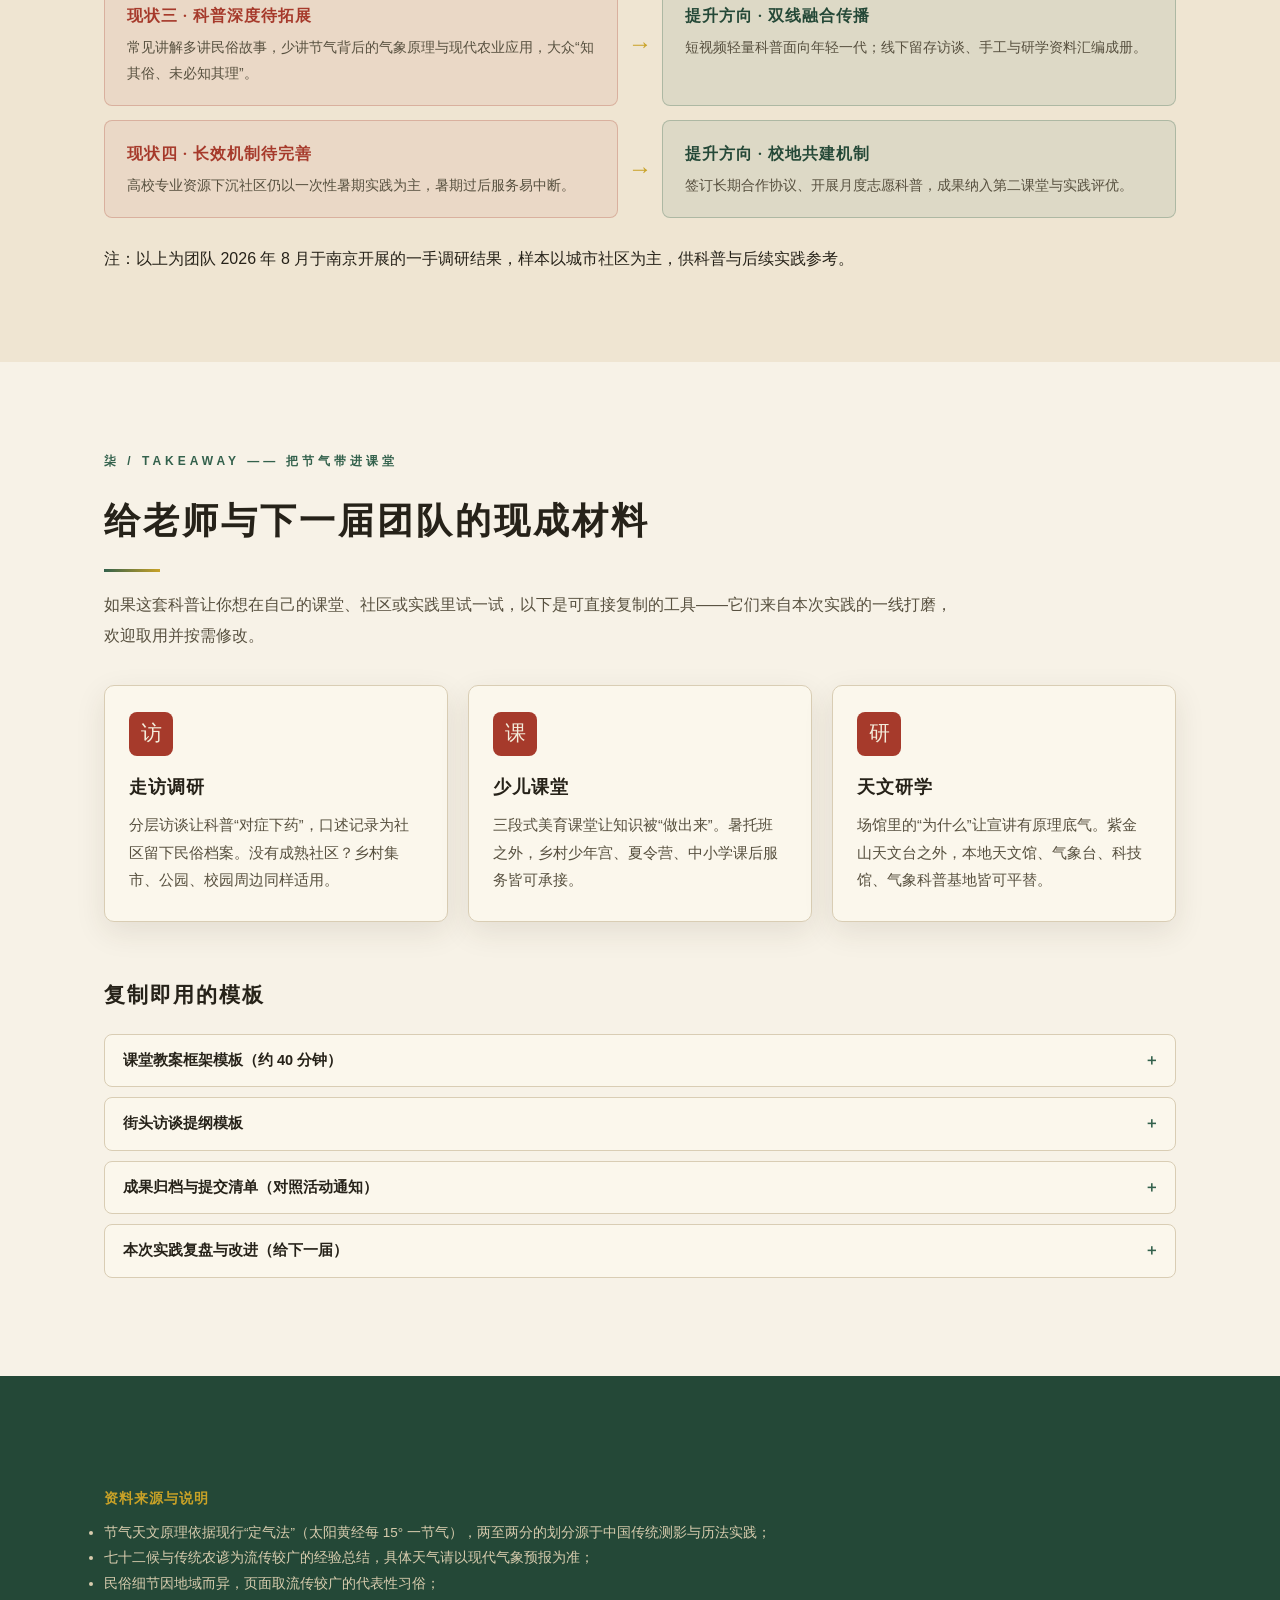
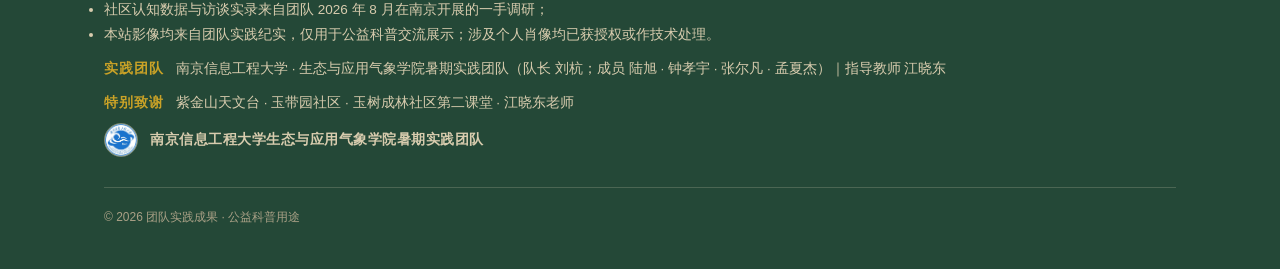
==== commit 7320c473: "v2.2 真实首屏背景图+四季时令实拍卡" ====
--- a/index.html
+++ b/index.html
@@ -213,9 +213,9 @@
     <p class="kicker">肆 / FOLK —— 四时民俗</p>
     <h2 class="sec-title">节气没有退场：它长进了日子与餐桌</h2>
     <p class="lede">农事退居城市生活之后，节气反而以<strong>“吃”与“聚”</strong>的方式留在日子里。四季各有代表性民俗（各地细节不一，此处取流传较广者）：</p>
-    <div class="cards c4">
+    <div class="cards c4 folk-cards">
       <article class="card k-spring">
-        <div class="card-icon" aria-hidden="true">春</div>
+        <div class="card-photo"><img src="img/food-qingtuan.png" alt="清明青团实拍" loading="lazy"></div>
         <h3>春 · 咬住鲜</h3>
         <ul class="tight">
           <li>立春：咬春饼、鞭春牛，迎一年农事</li>
@@ -224,7 +224,7 @@
         </ul>
       </article>
       <article class="card k-summer">
-        <div class="card-icon" aria-hidden="true">夏</div>
+        <div class="card-photo art-summer" aria-hidden="true"><span>夏</span></div>
         <h3>夏 · 尝个够</h3>
         <ul class="tight">
           <li>立夏：称人、斗蛋、尝三鲜</li>
@@ -233,7 +233,7 @@
         </ul>
       </article>
       <article class="card k-autumn">
-        <div class="card-icon" aria-hidden="true">秋</div>
+        <div class="card-photo"><img src="img/food-xigua.png" alt="立秋啃秋西瓜实拍" loading="lazy"></div>
         <h3>秋 · 贴秋膘</h3>
         <ul class="tight">
           <li>立秋：啃秋（吃西瓜）、晒秋、贴秋膘</li>
@@ -242,7 +242,7 @@
         </ul>
       </article>
       <article class="card k-winter">
-        <div class="card-icon" aria-hidden="true">冬</div>
+        <div class="card-photo"><img src="img/food-yancai.png" alt="小雪腌菜大雪腌肉实拍" loading="lazy"></div>
         <h3>冬 · 过大年</h3>
         <ul class="tight">
           <li>立冬：补冬，为寒冬储能</li>
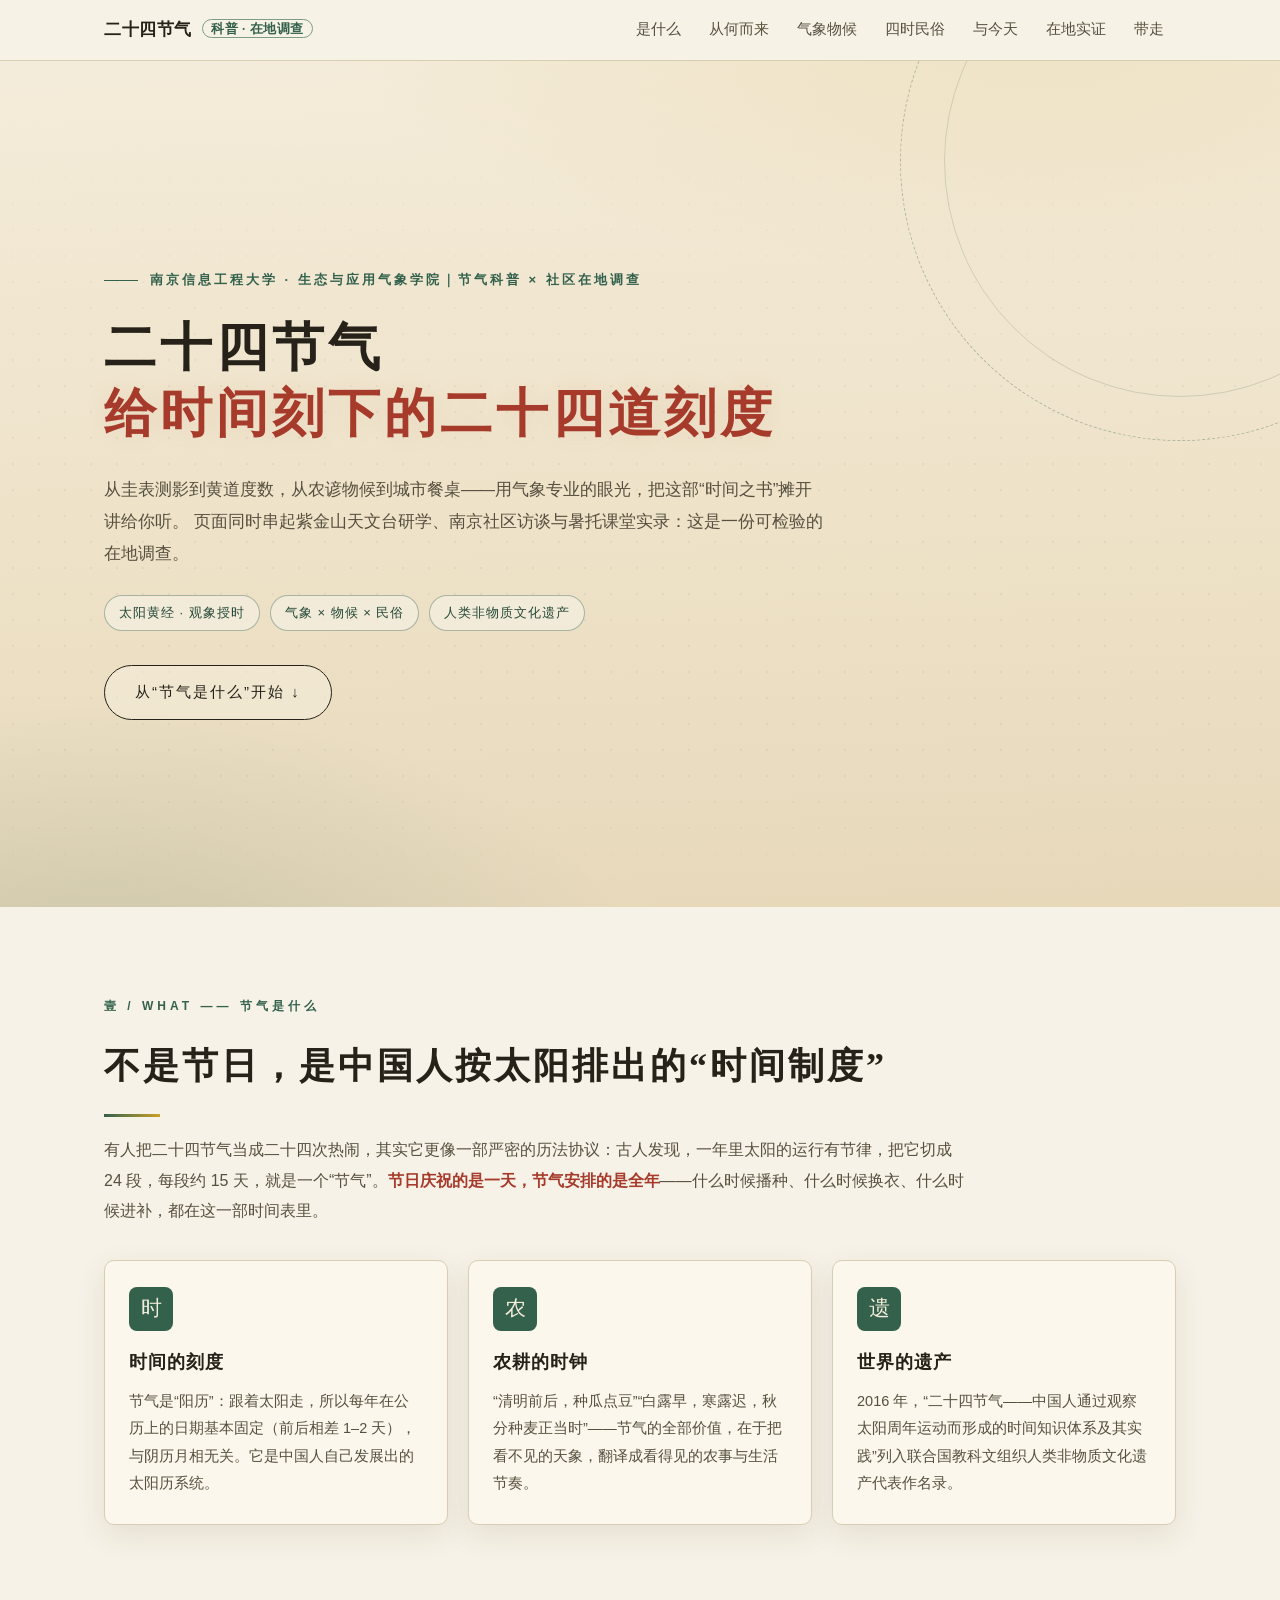
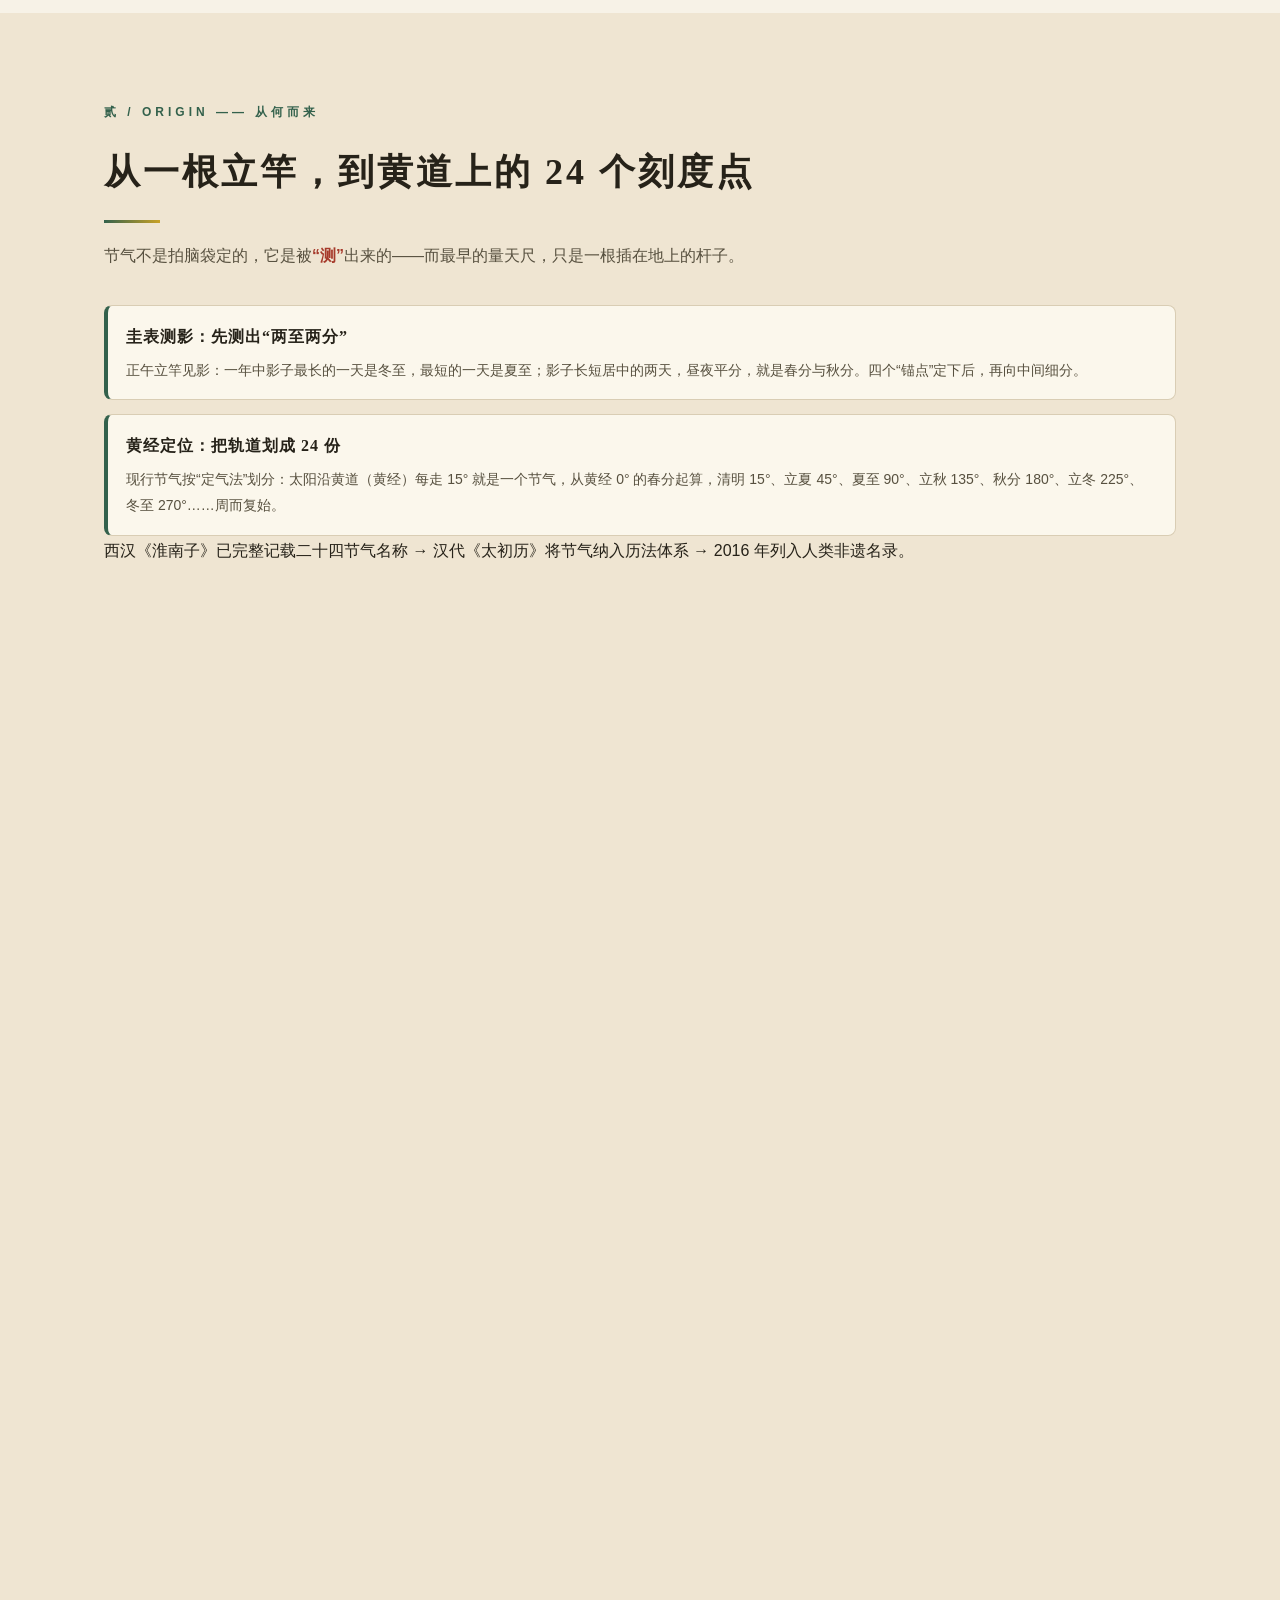
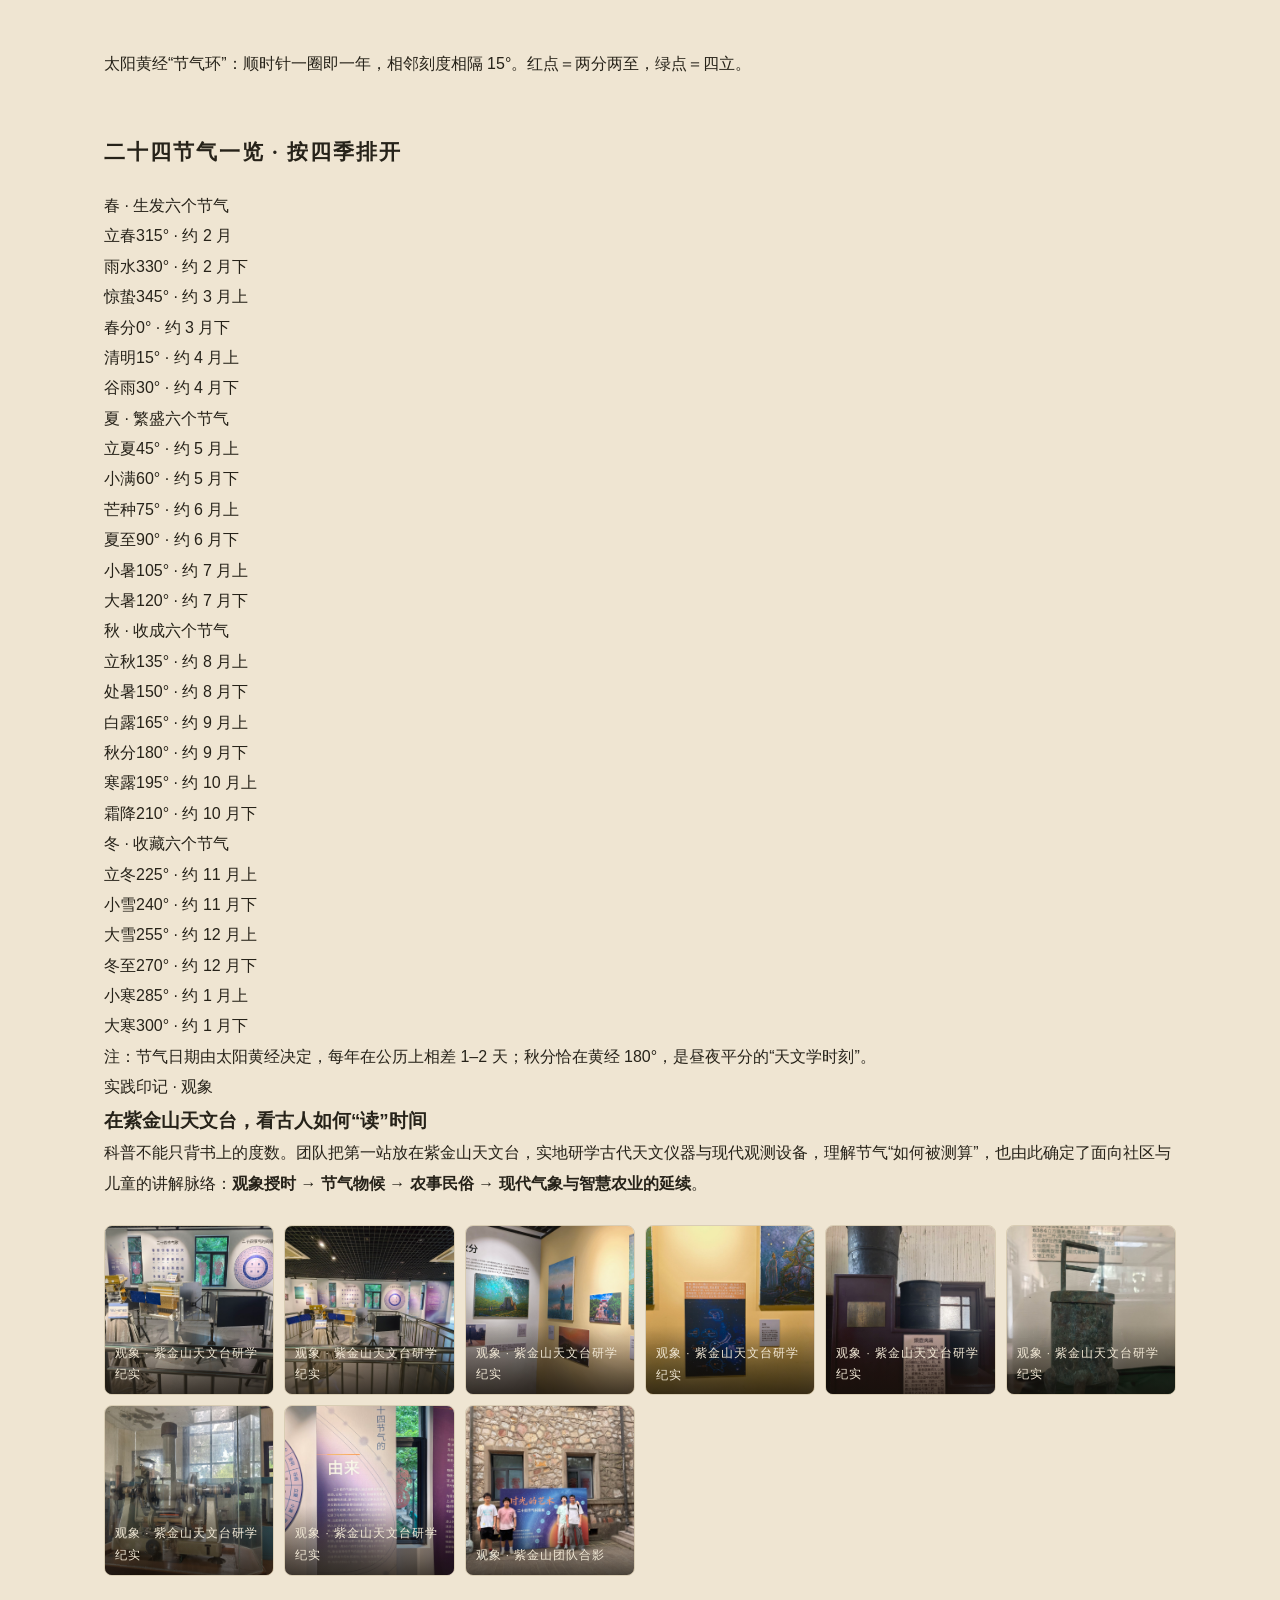
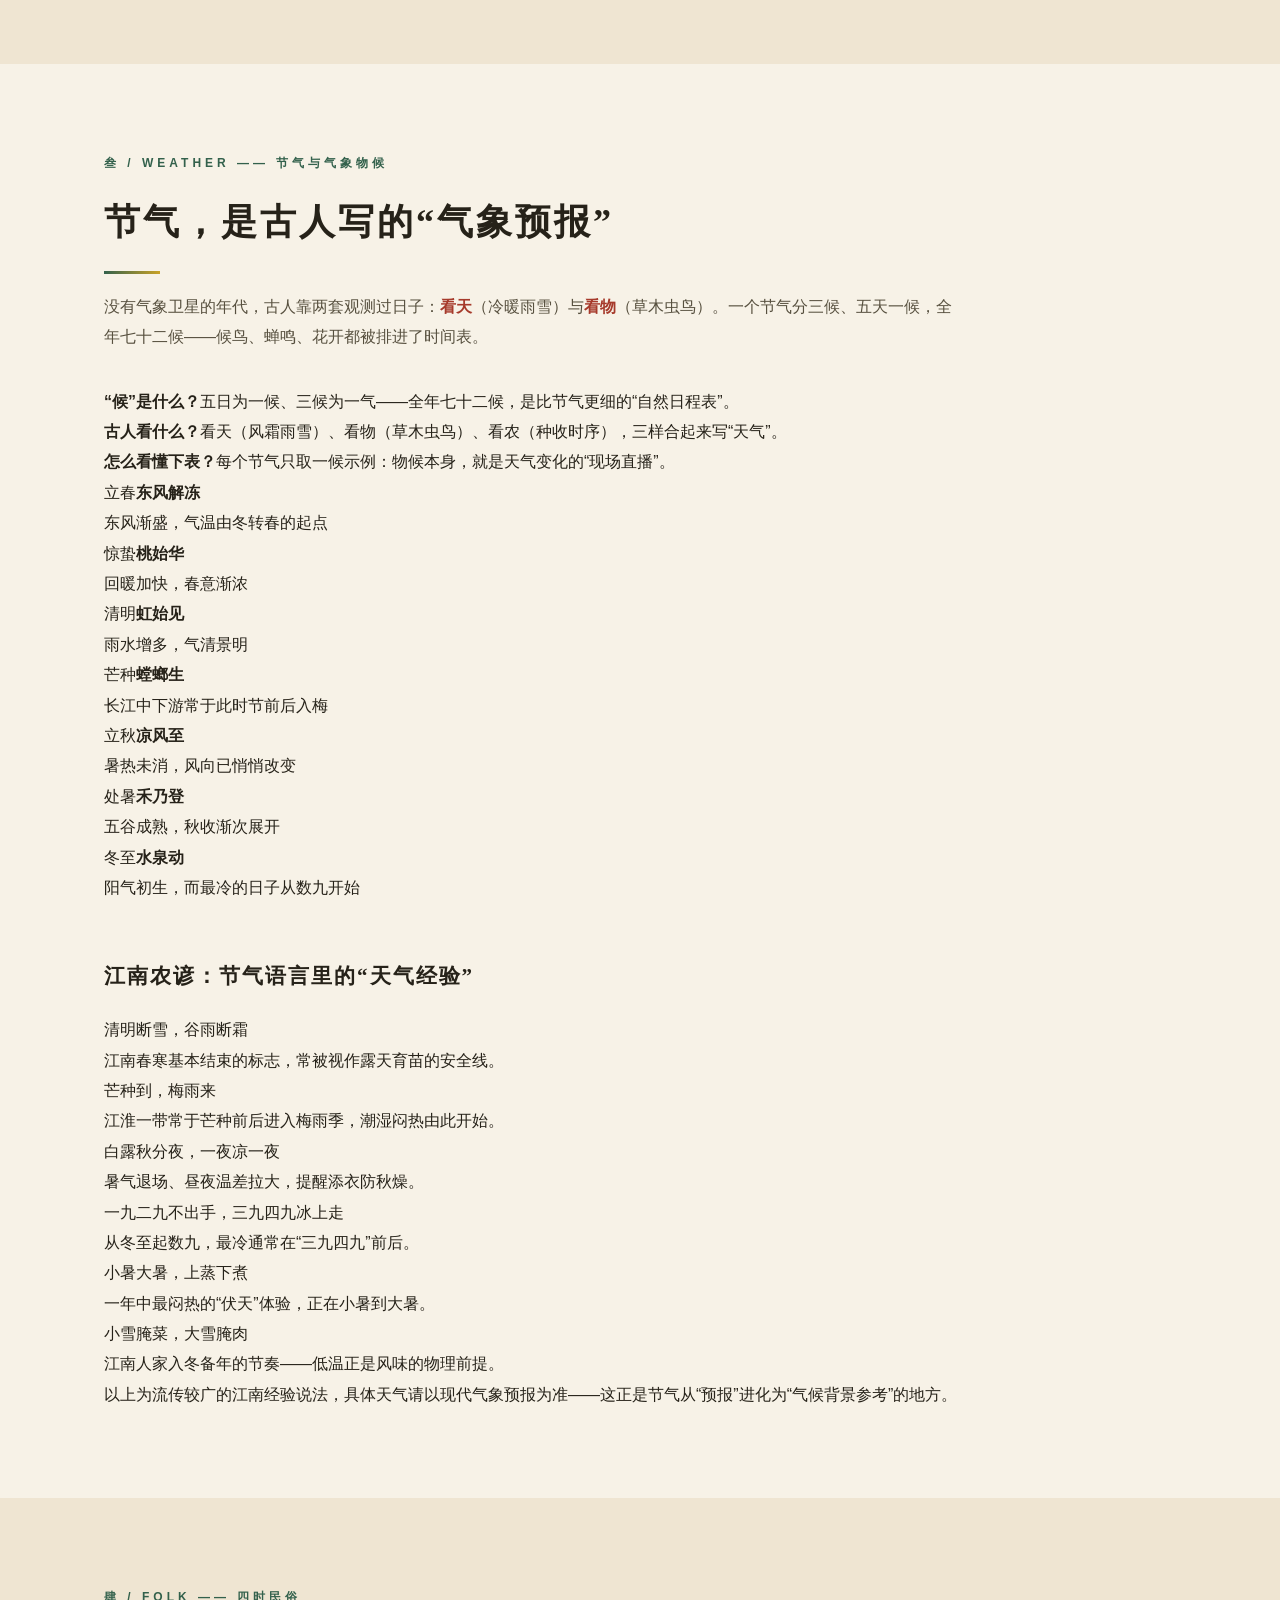
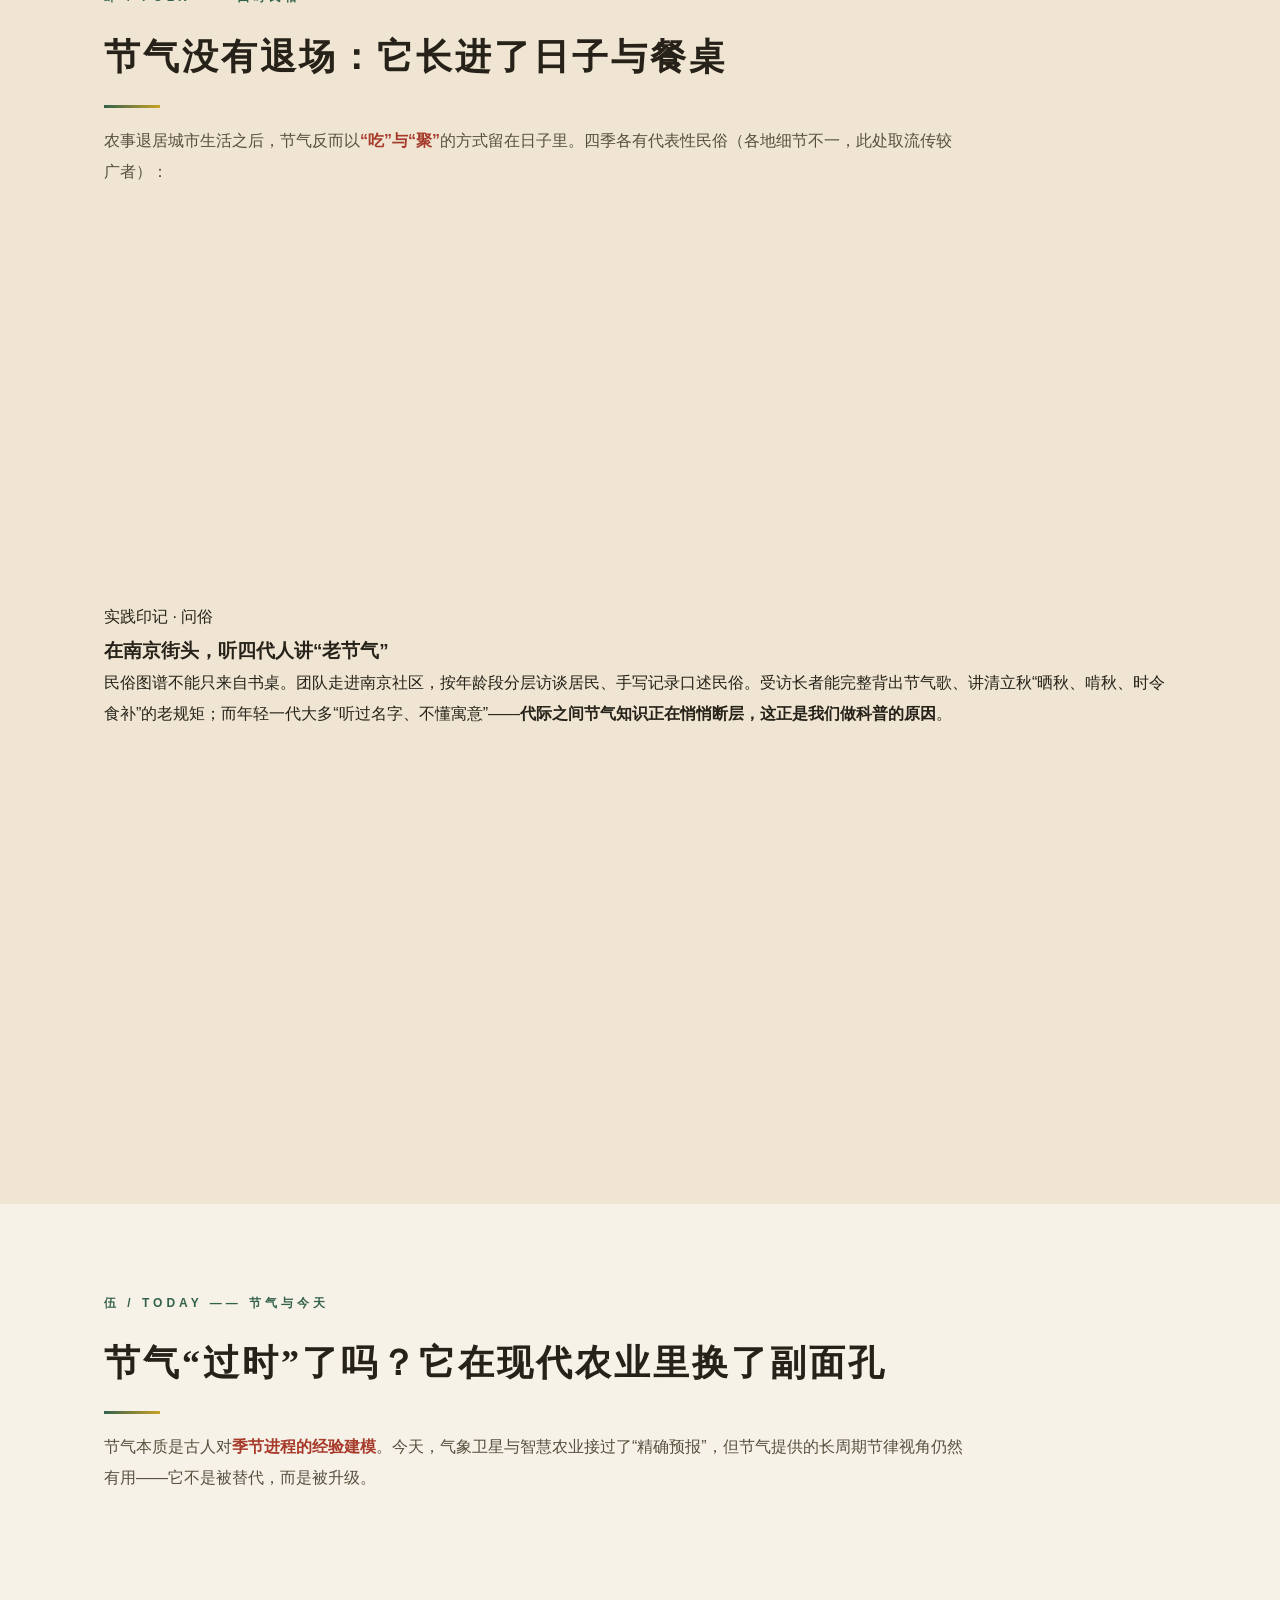
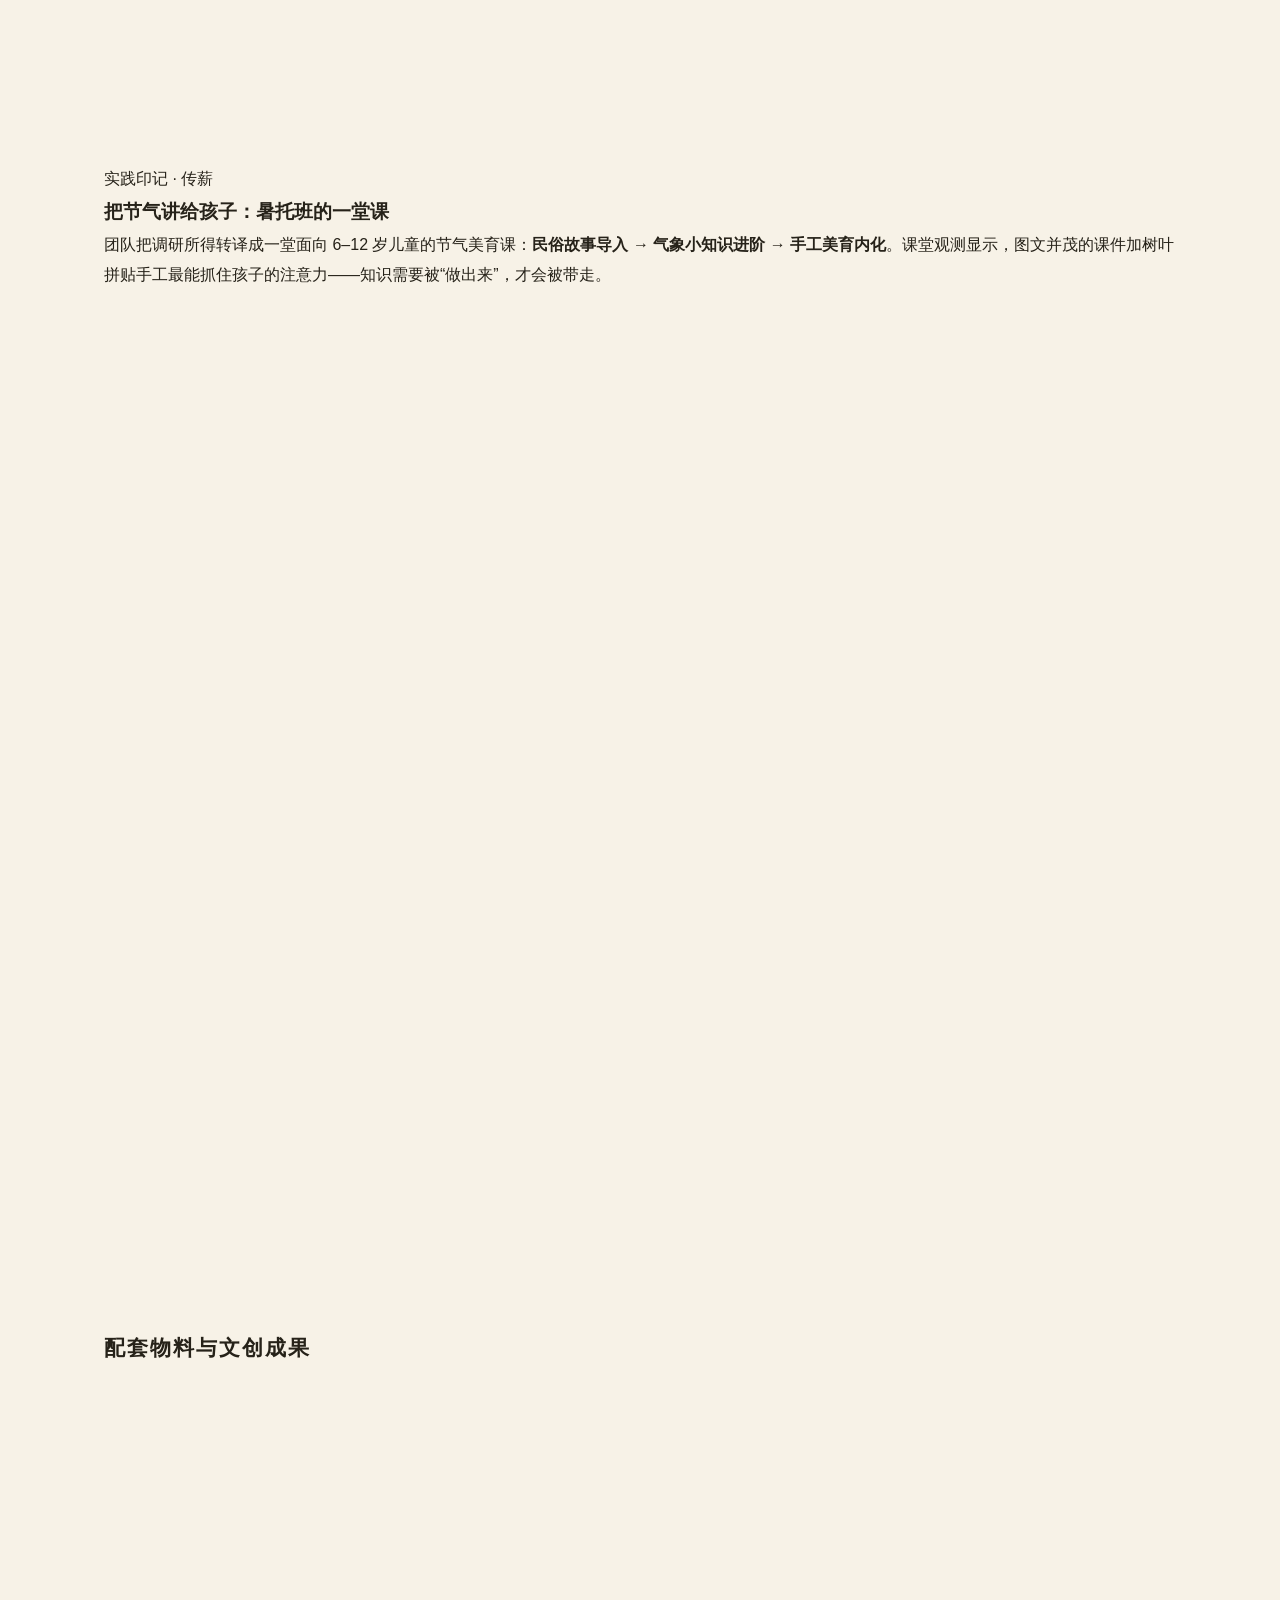
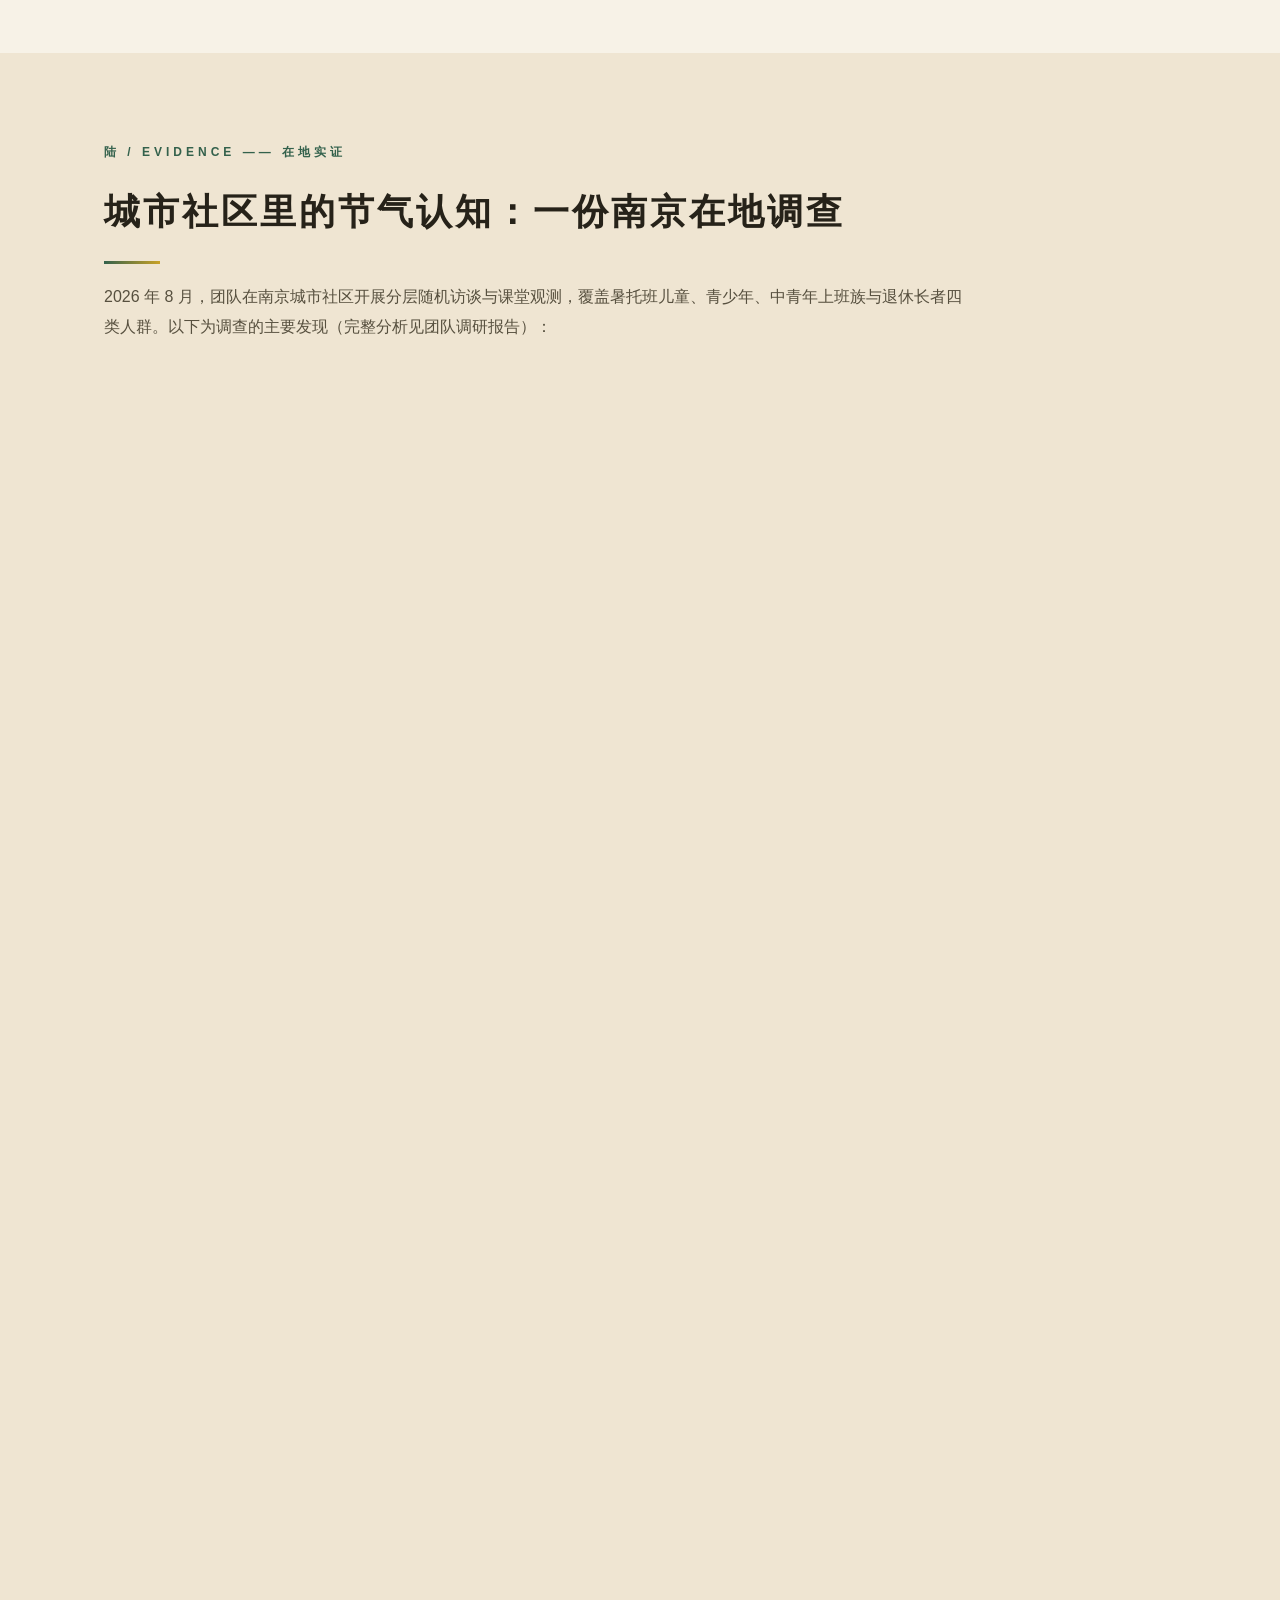
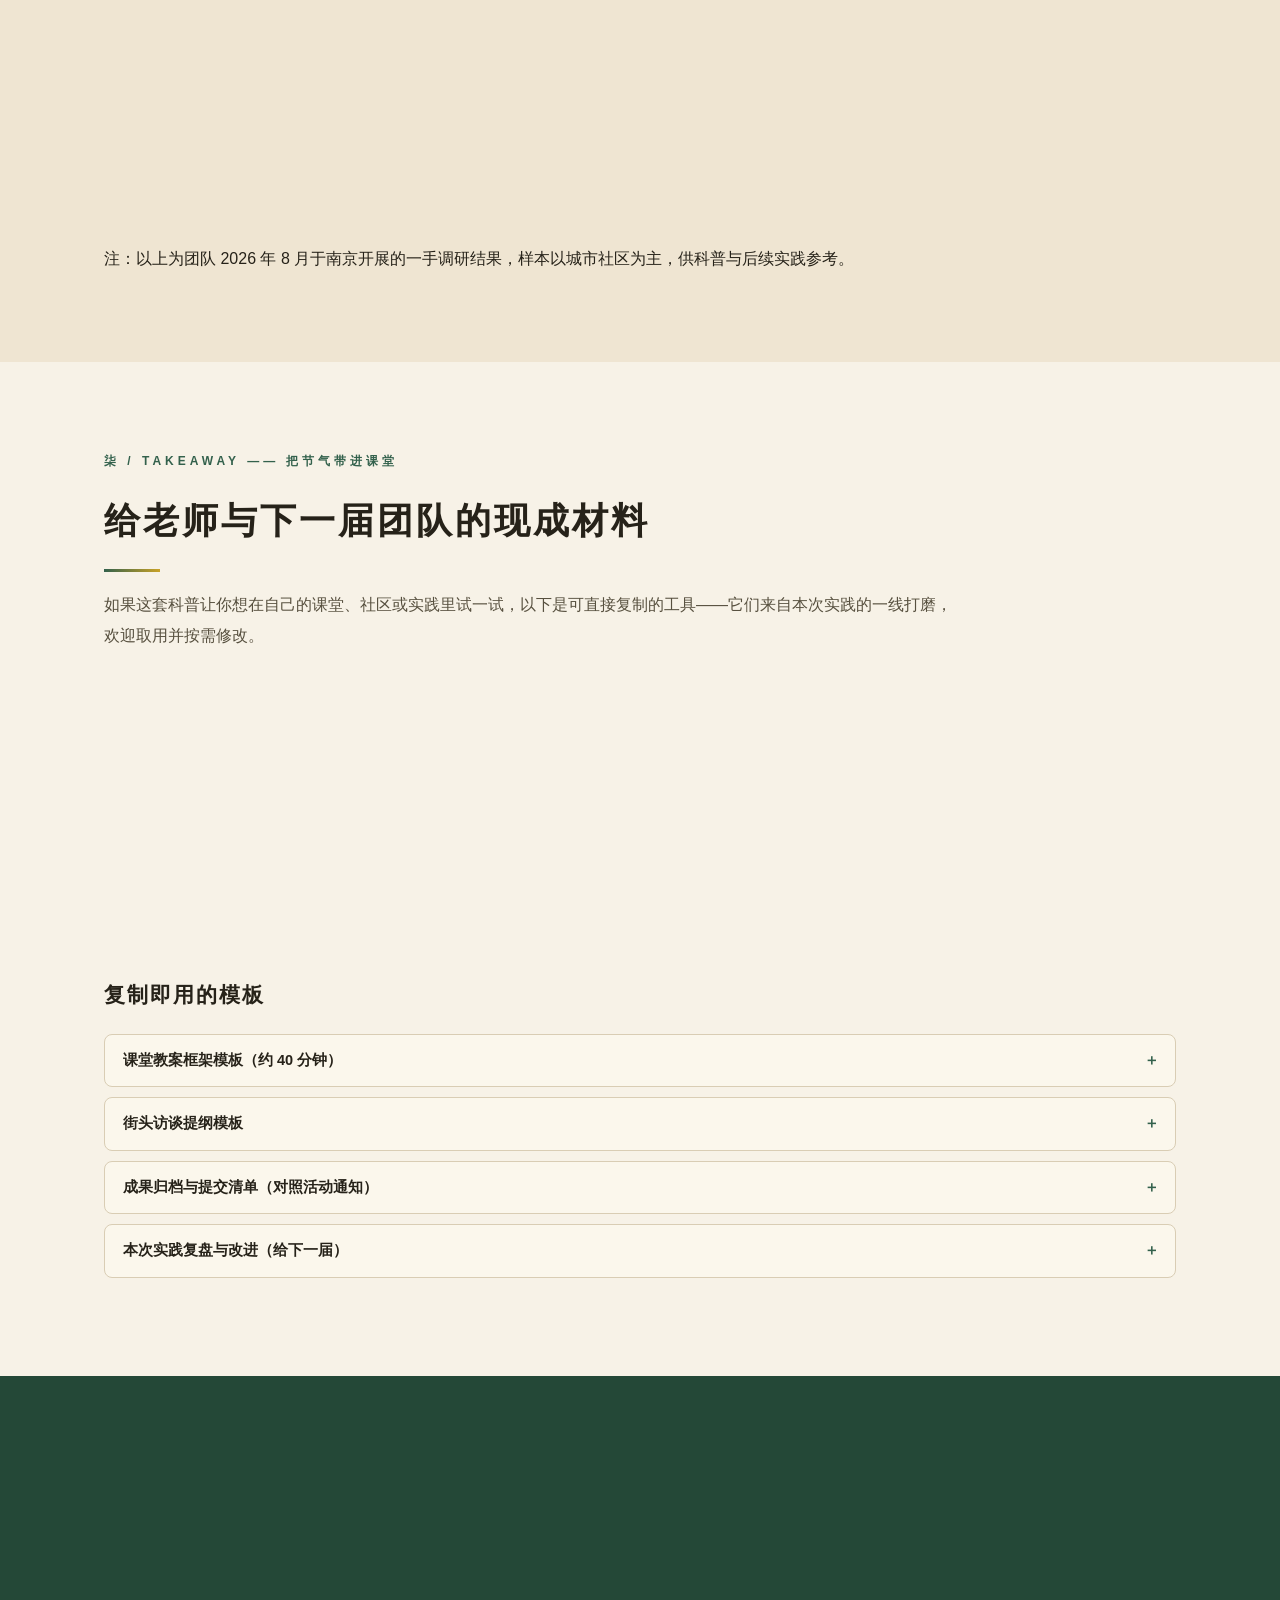
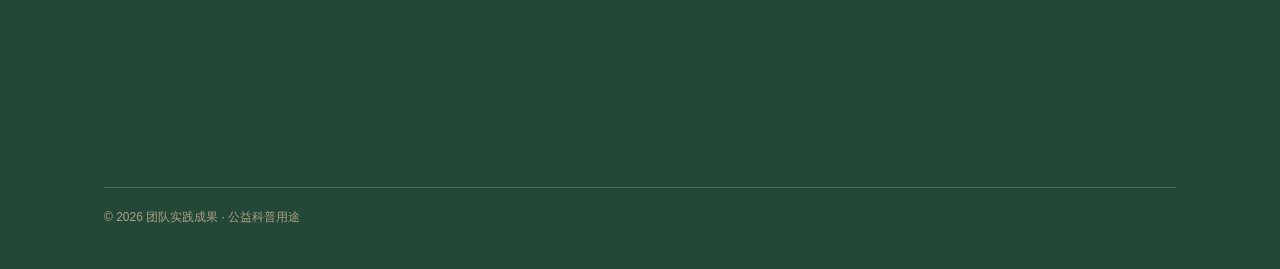
==== commit 945c80d8: "v2.3 夏卡补位：夏至凉面实拍（已压缩至289KB）" ====
--- a/index.html
+++ b/index.html
@@ -224,7 +224,7 @@
         </ul>
       </article>
       <article class="card k-summer">
-        <div class="card-photo art-summer" aria-hidden="true"><span>夏</span></div>
+        <div class="card-photo"><img src="img/food-liangmian.jpg" alt="夏至凉面实拍" loading="lazy"></div>
         <h3>夏 · 尝个够</h3>
         <ul class="tight">
           <li>立夏：称人、斗蛋、尝三鲜</li>
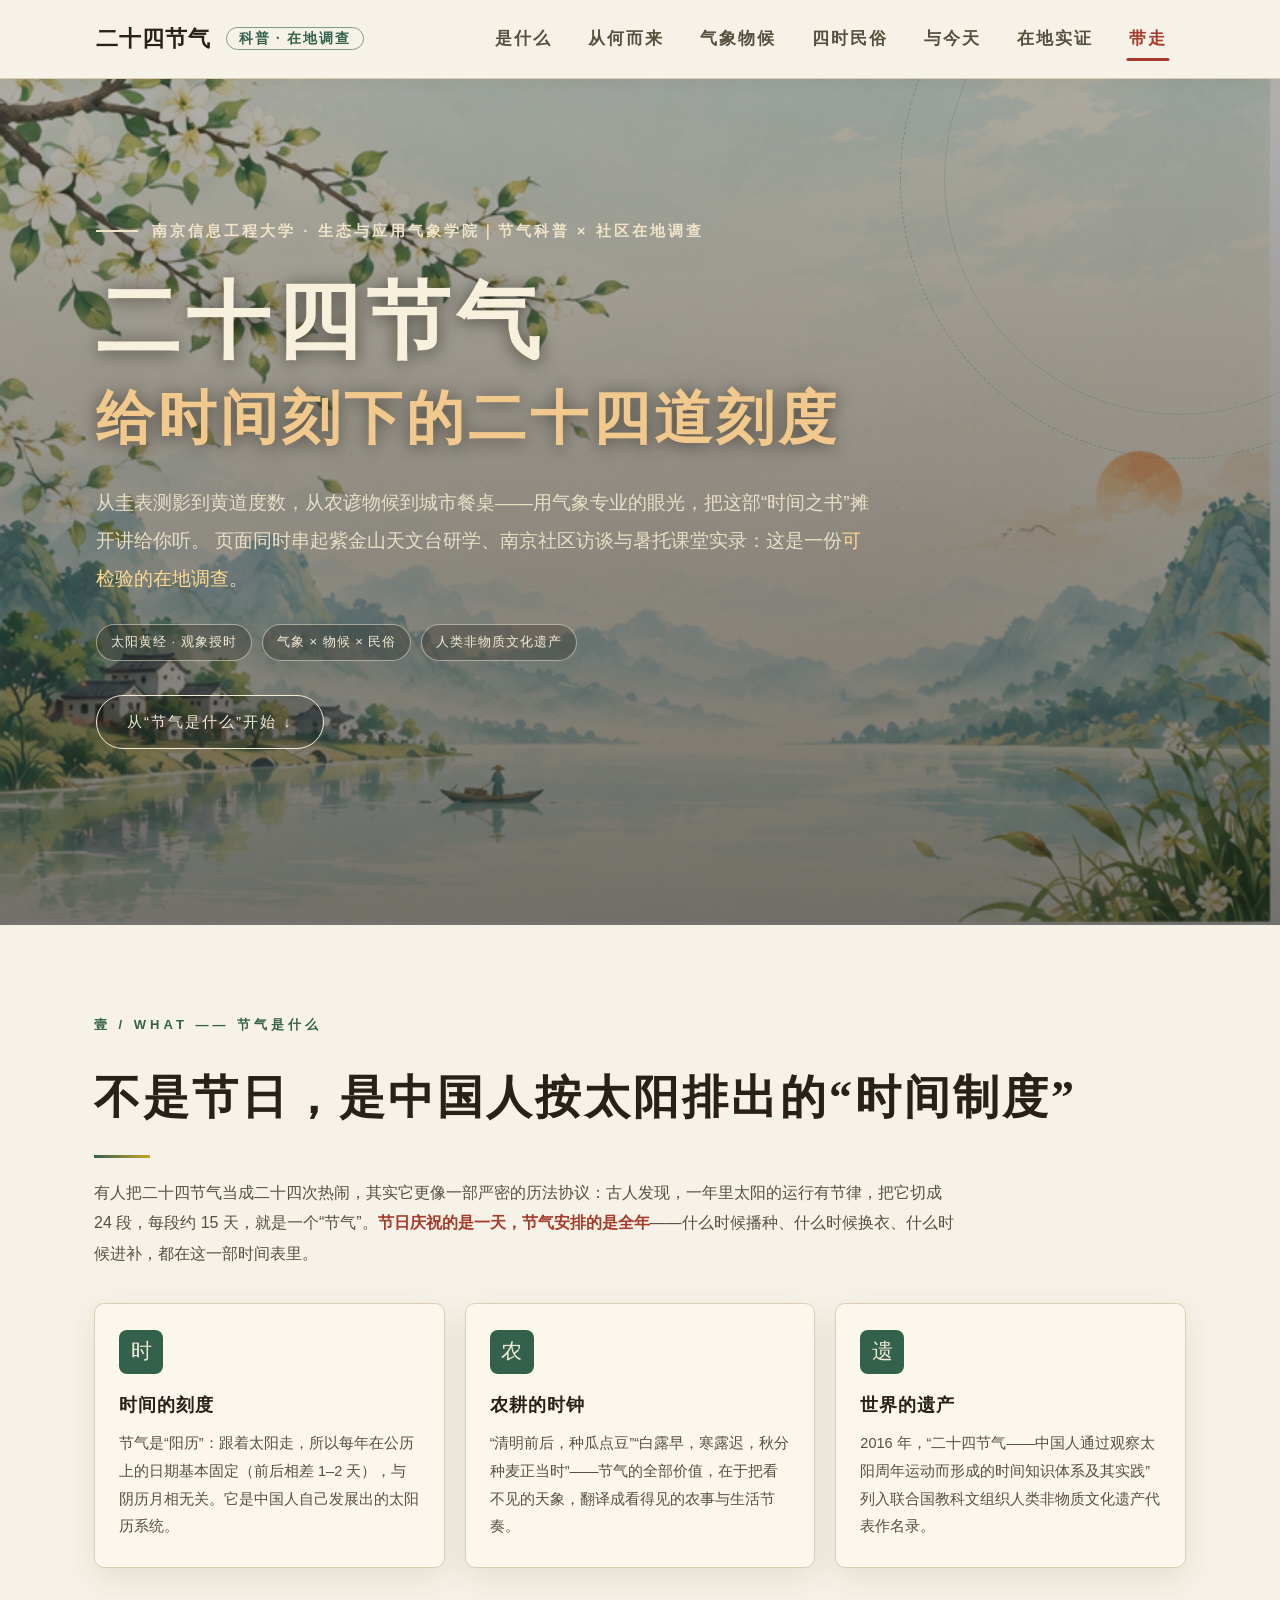
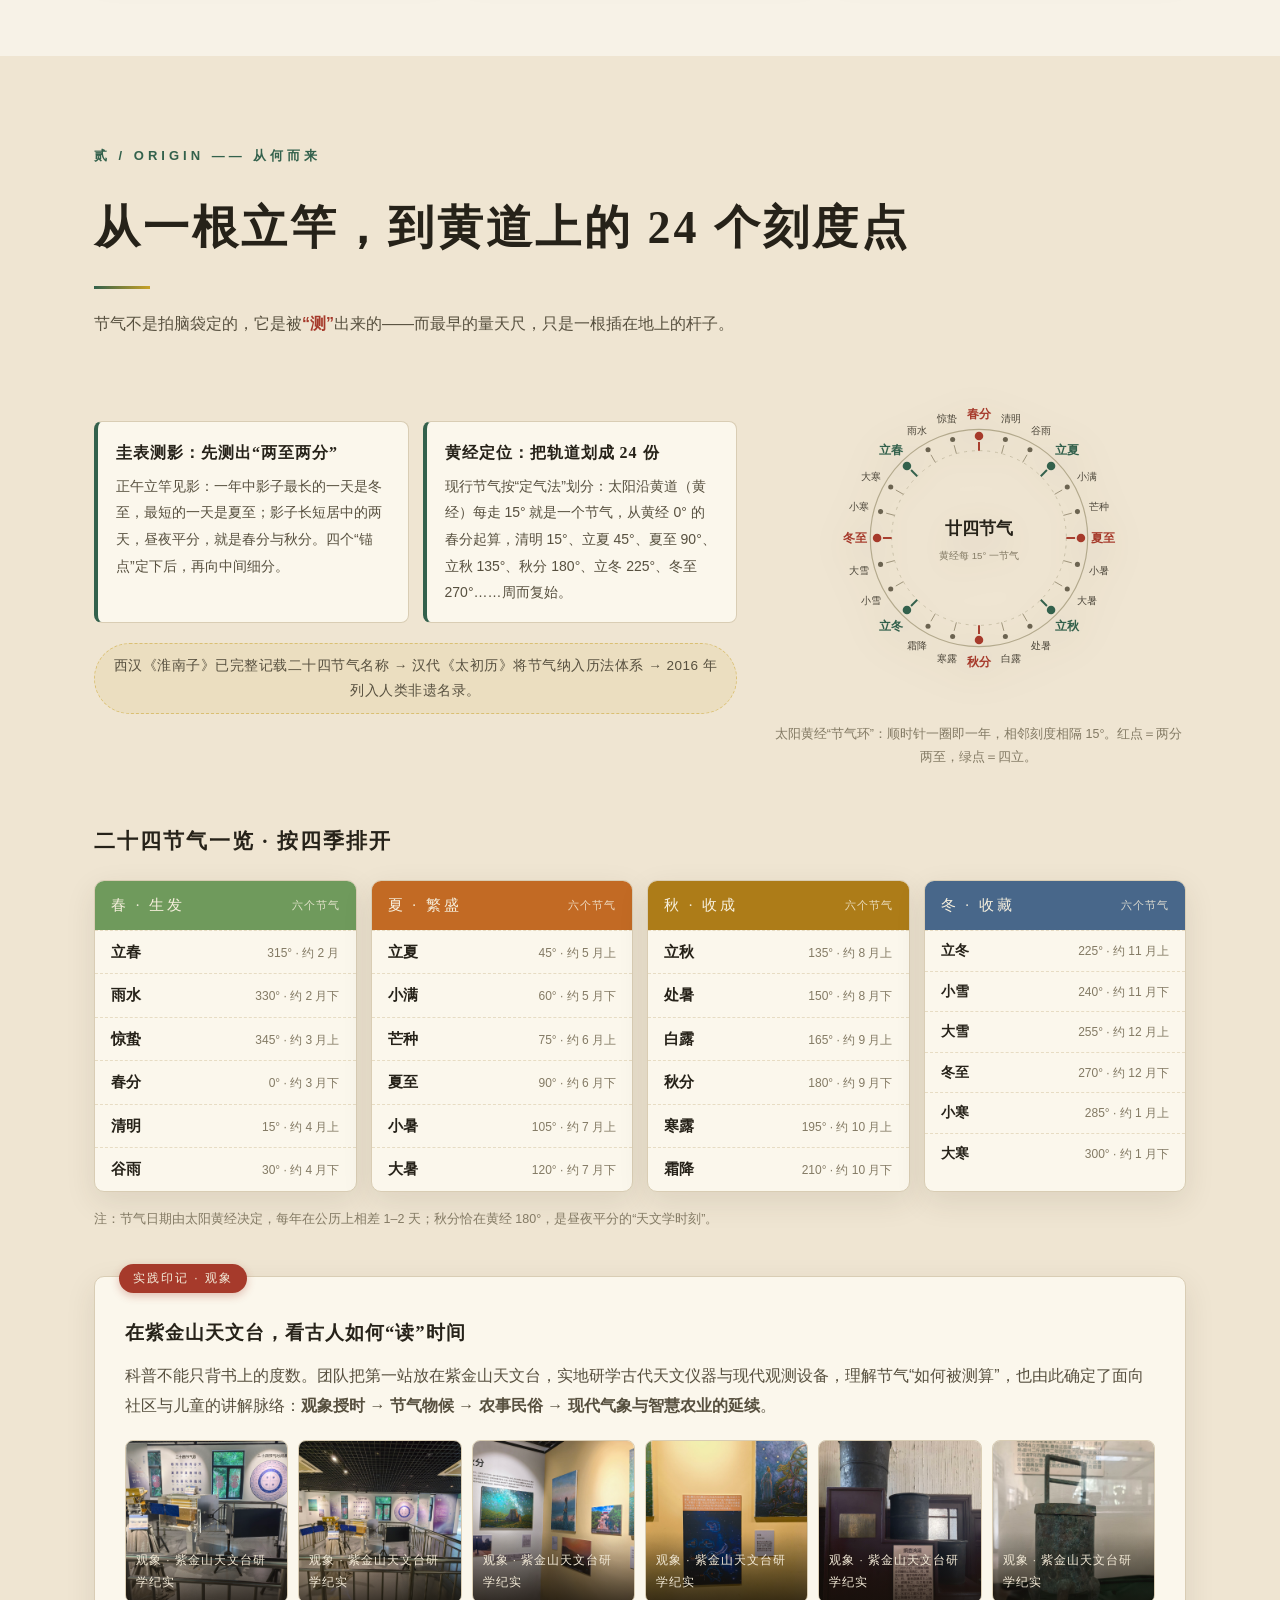
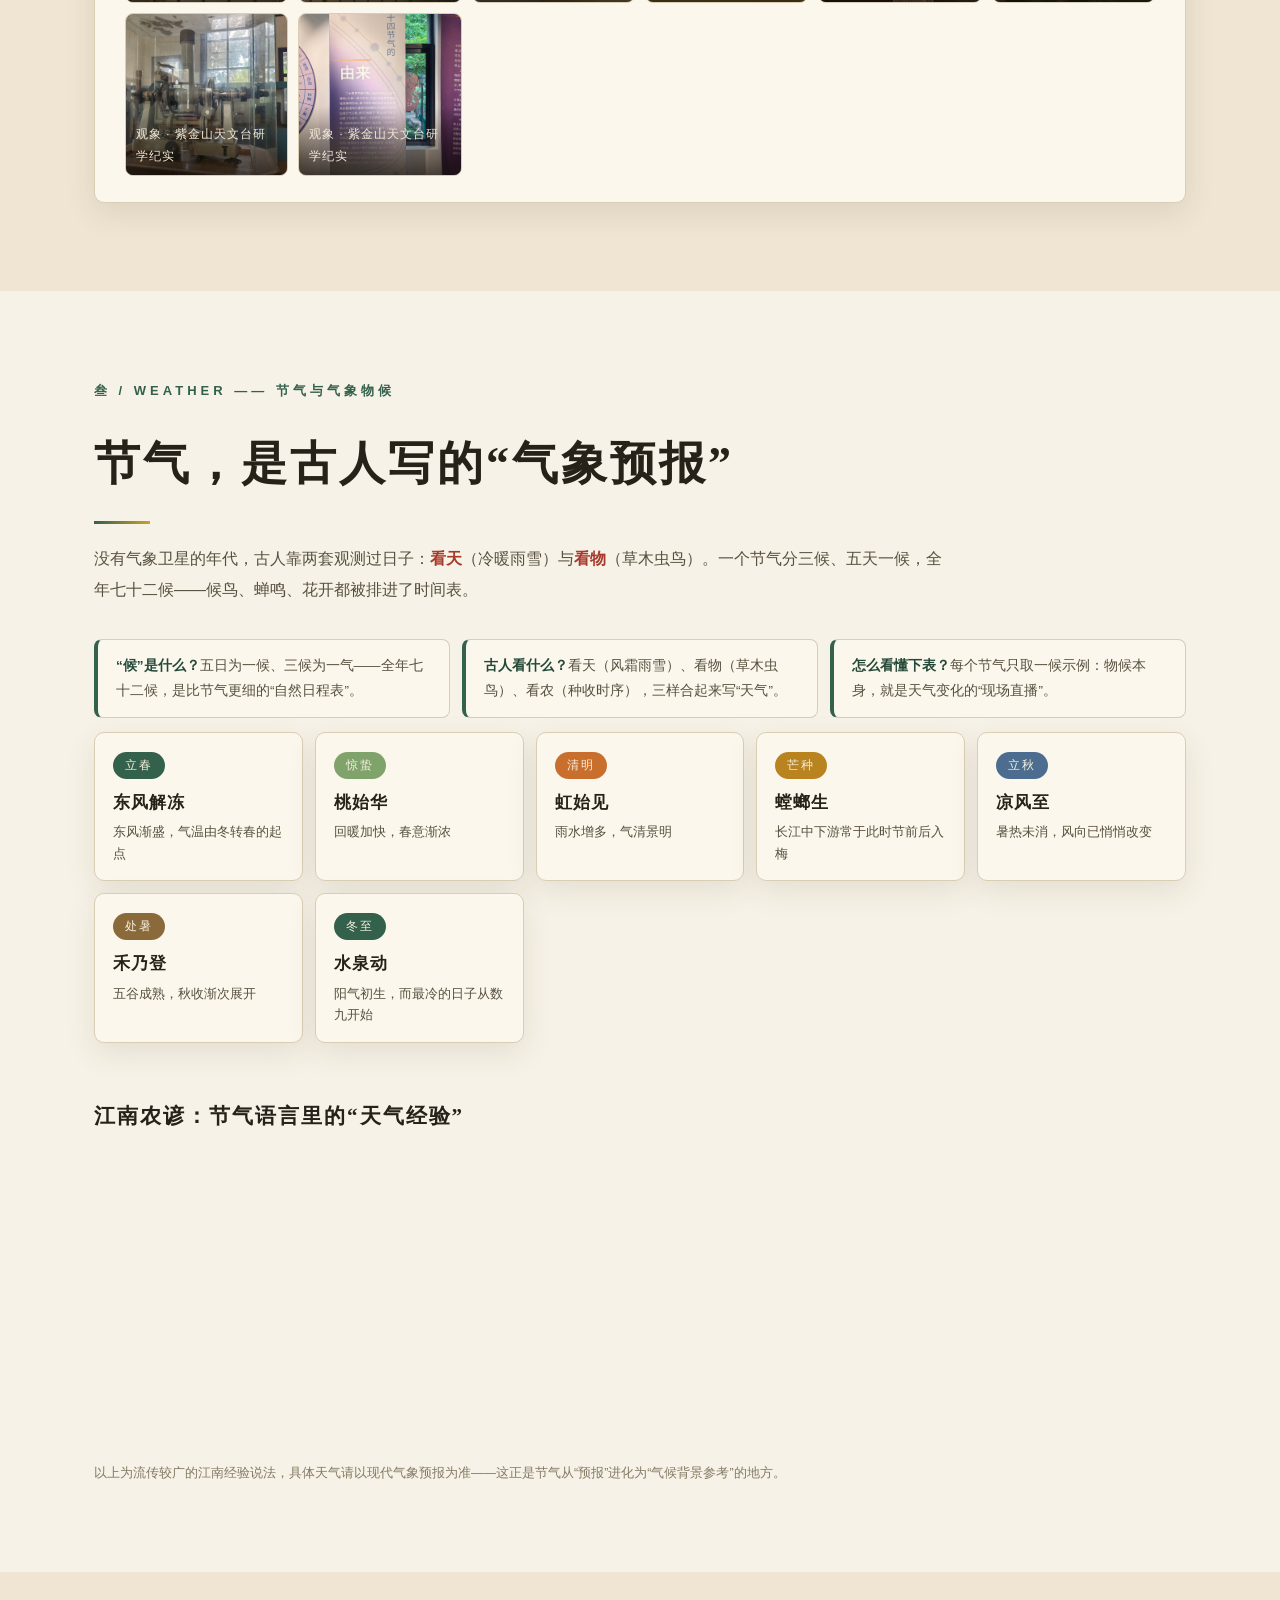
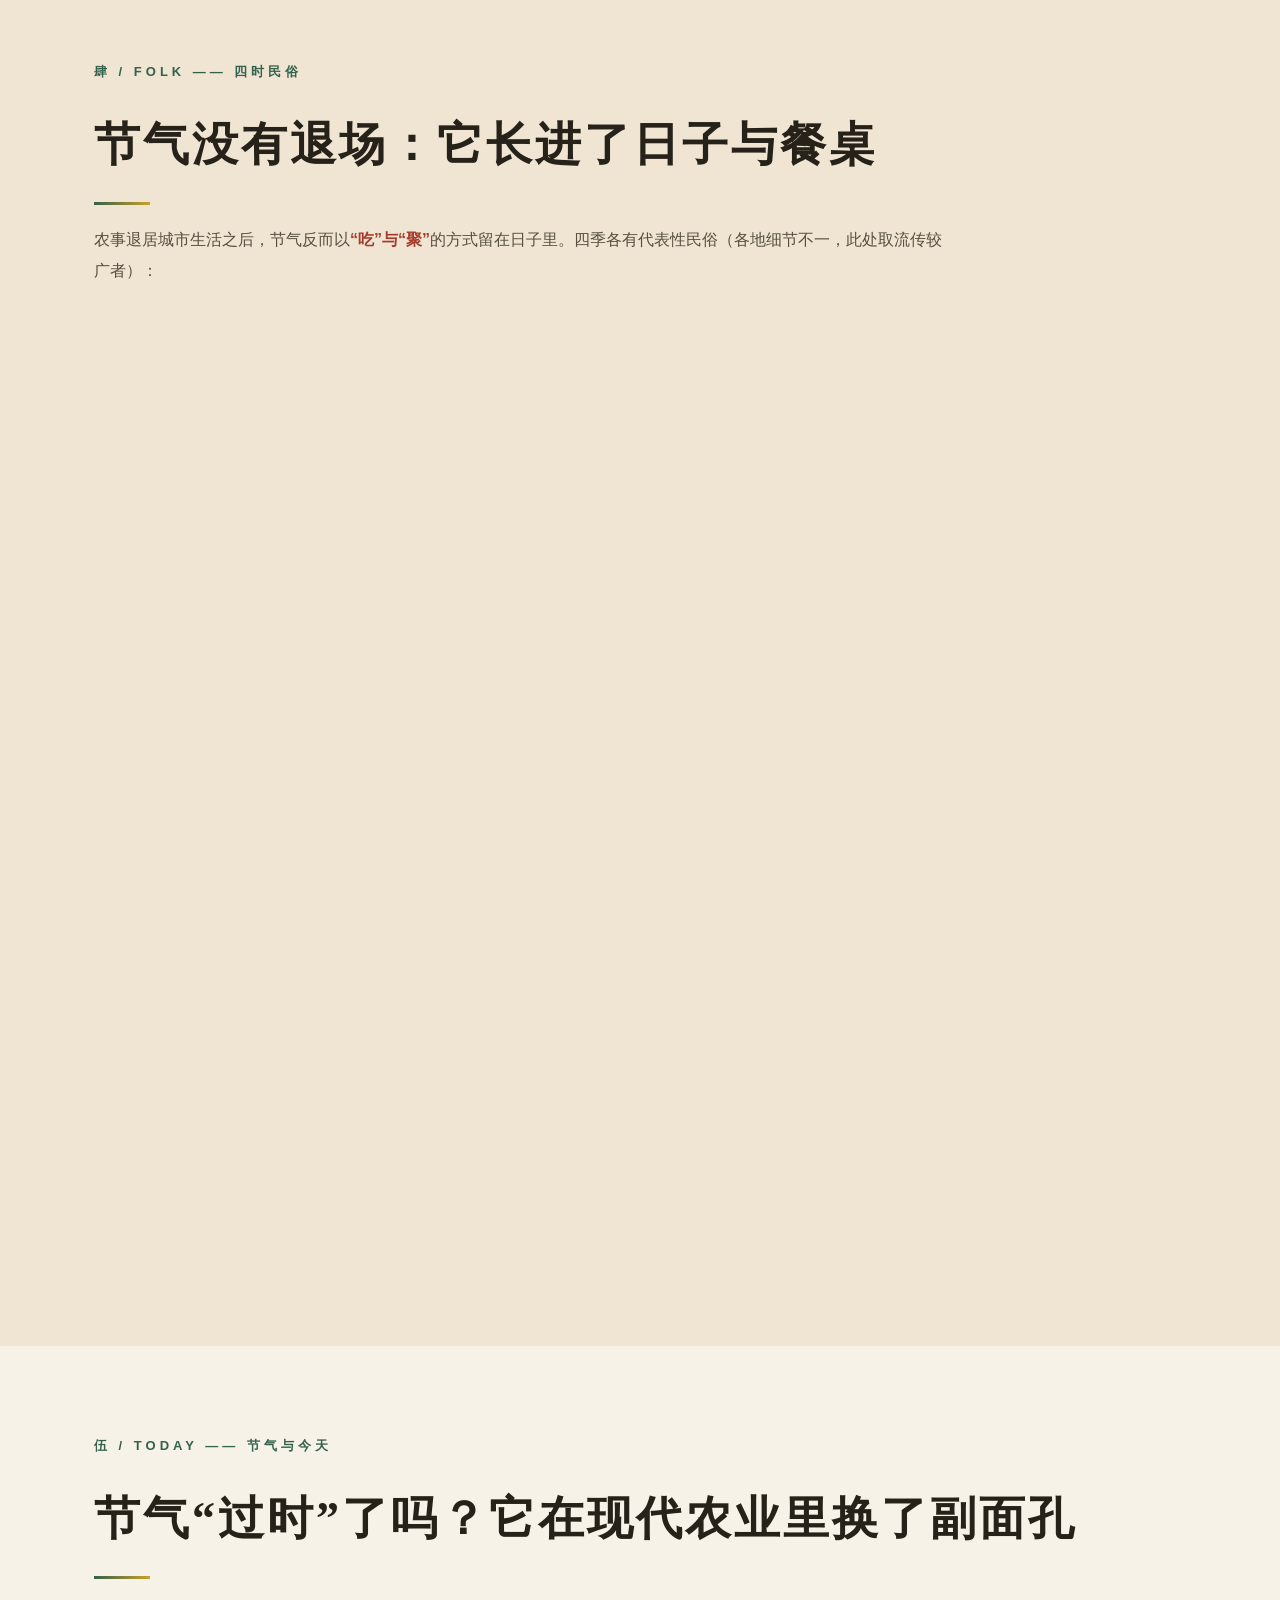
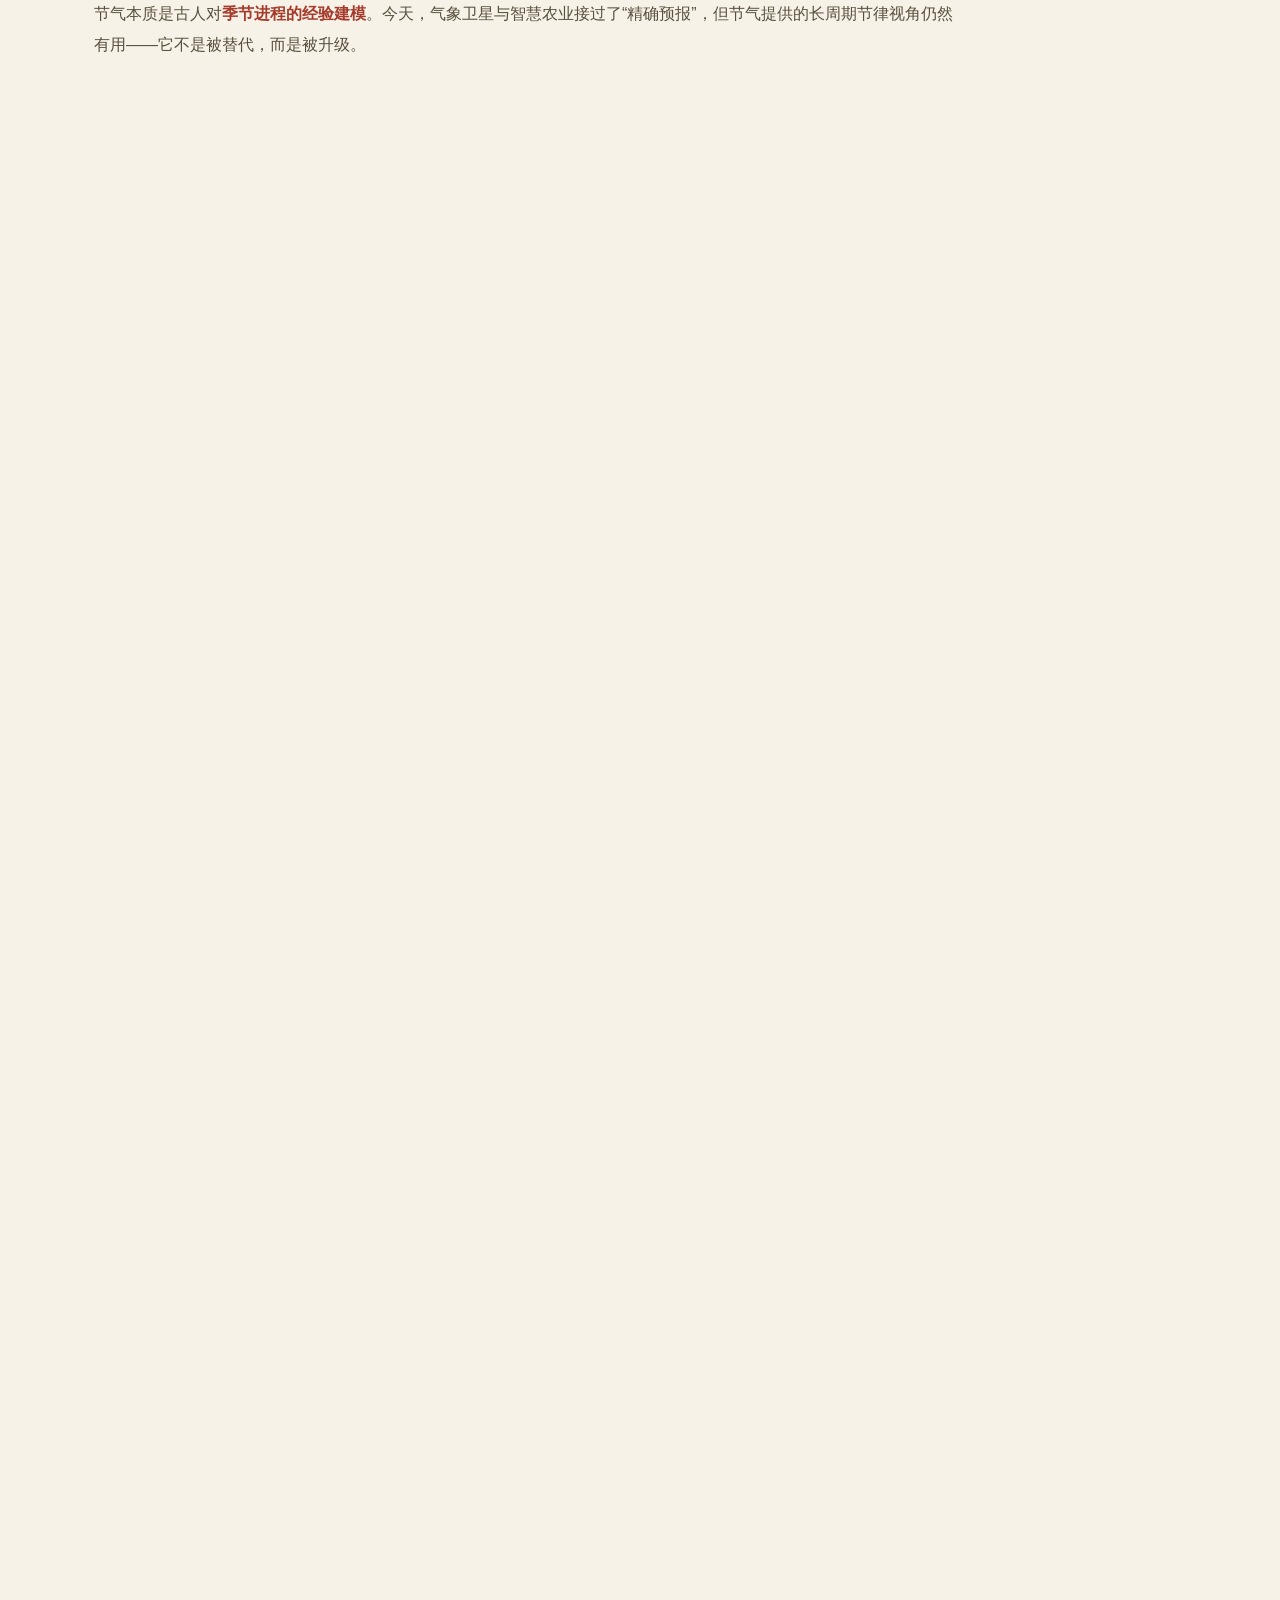
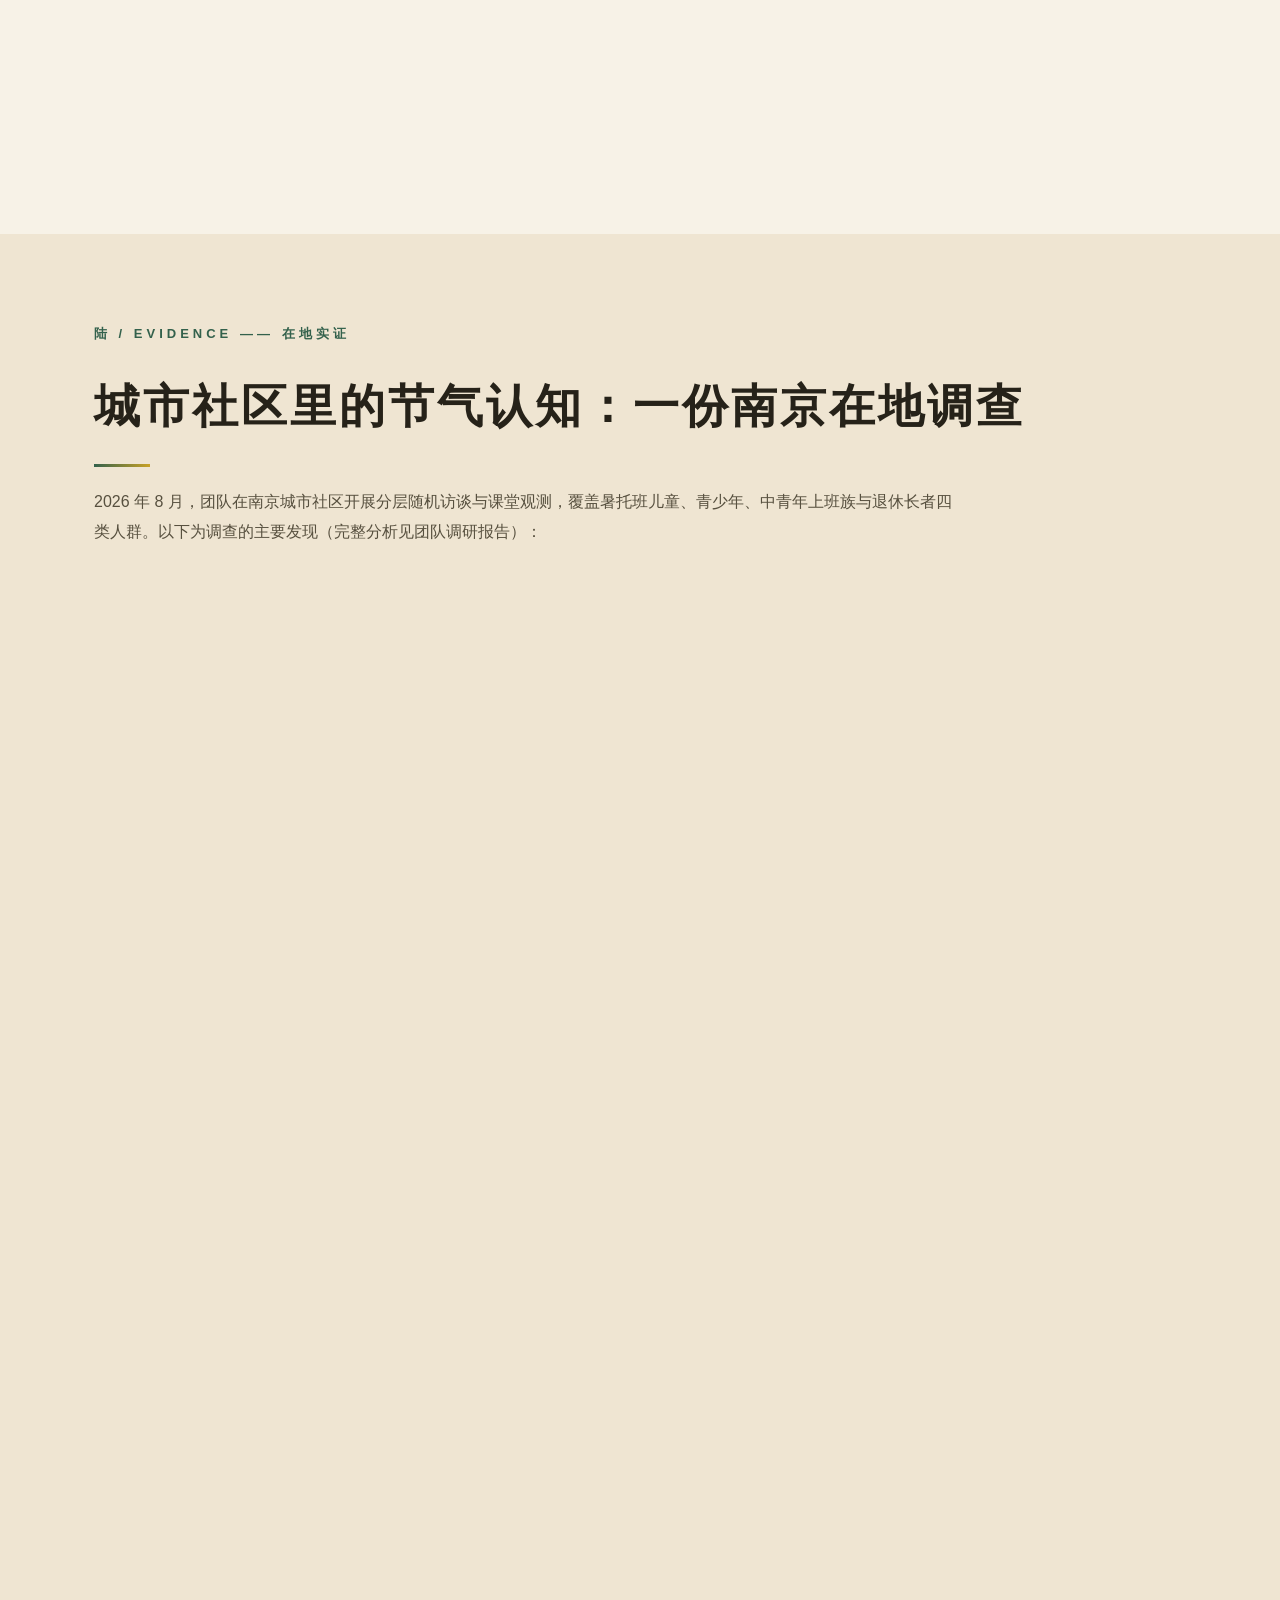
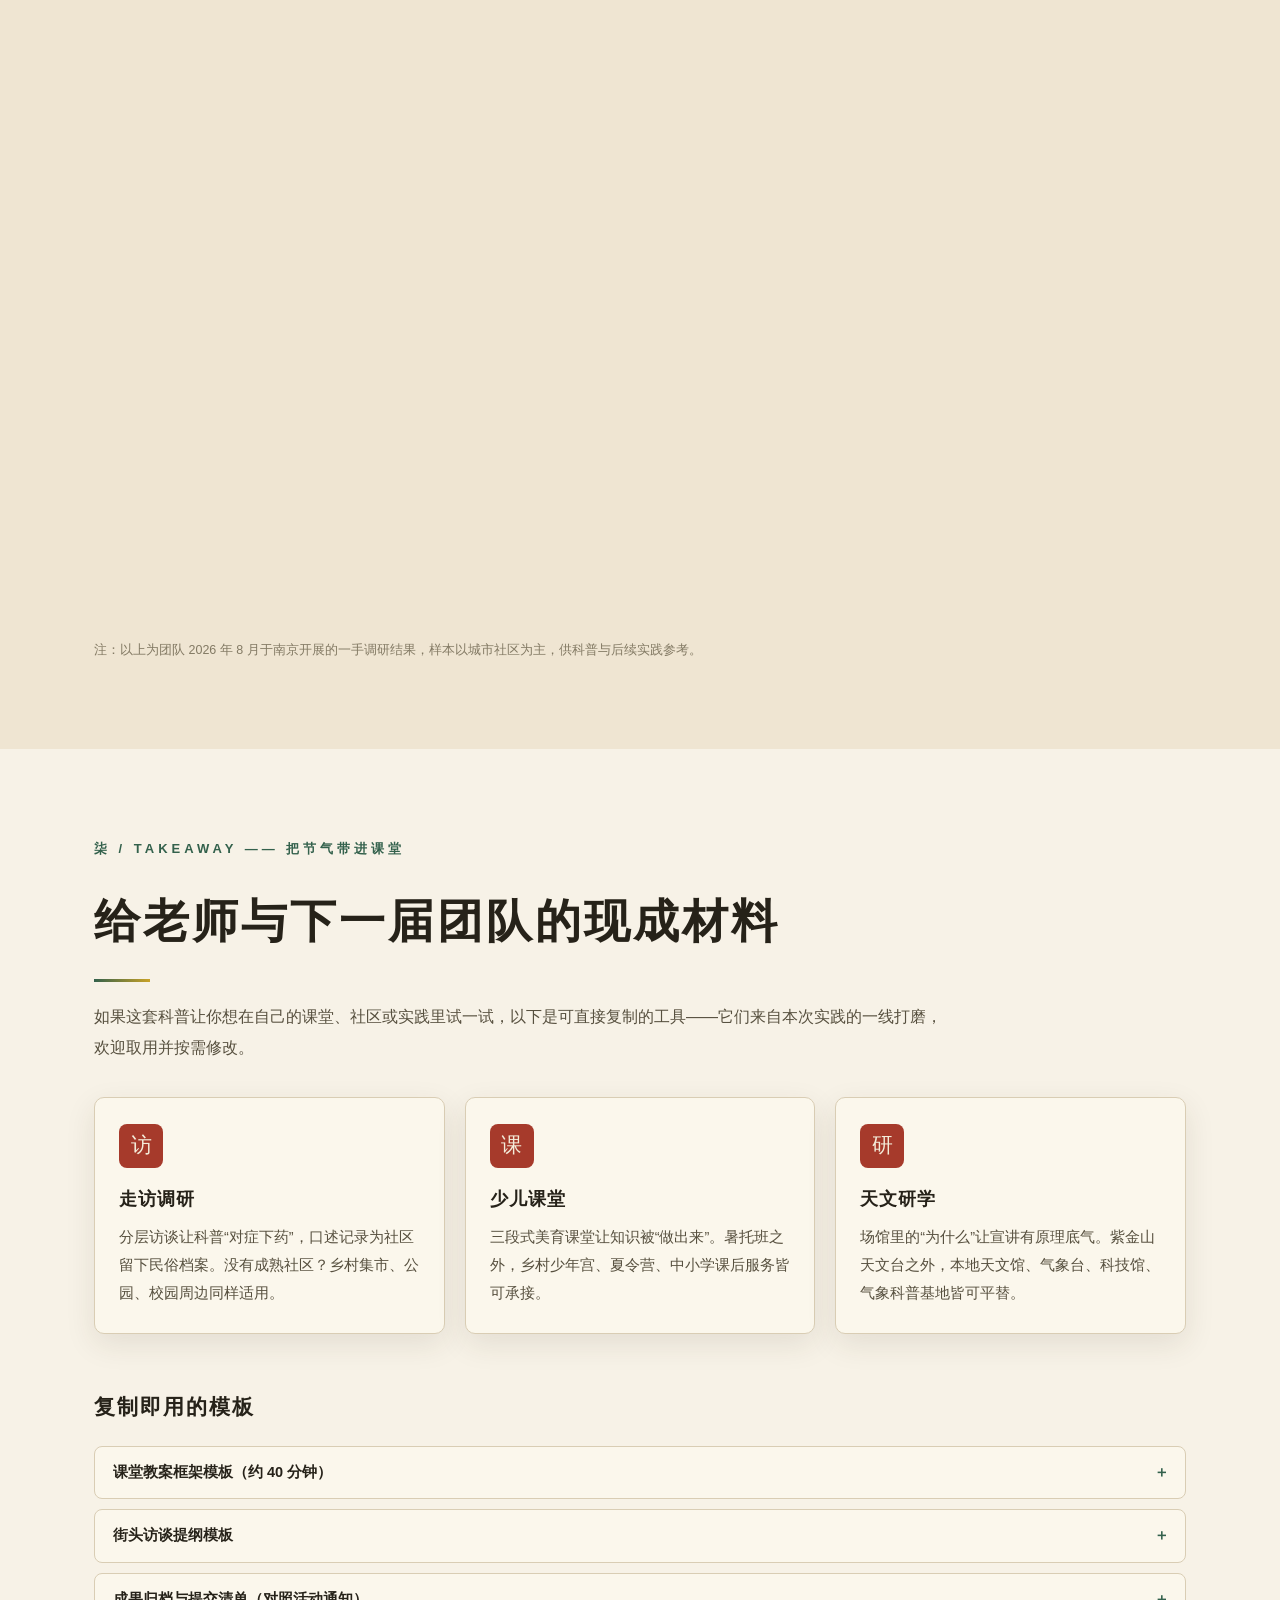
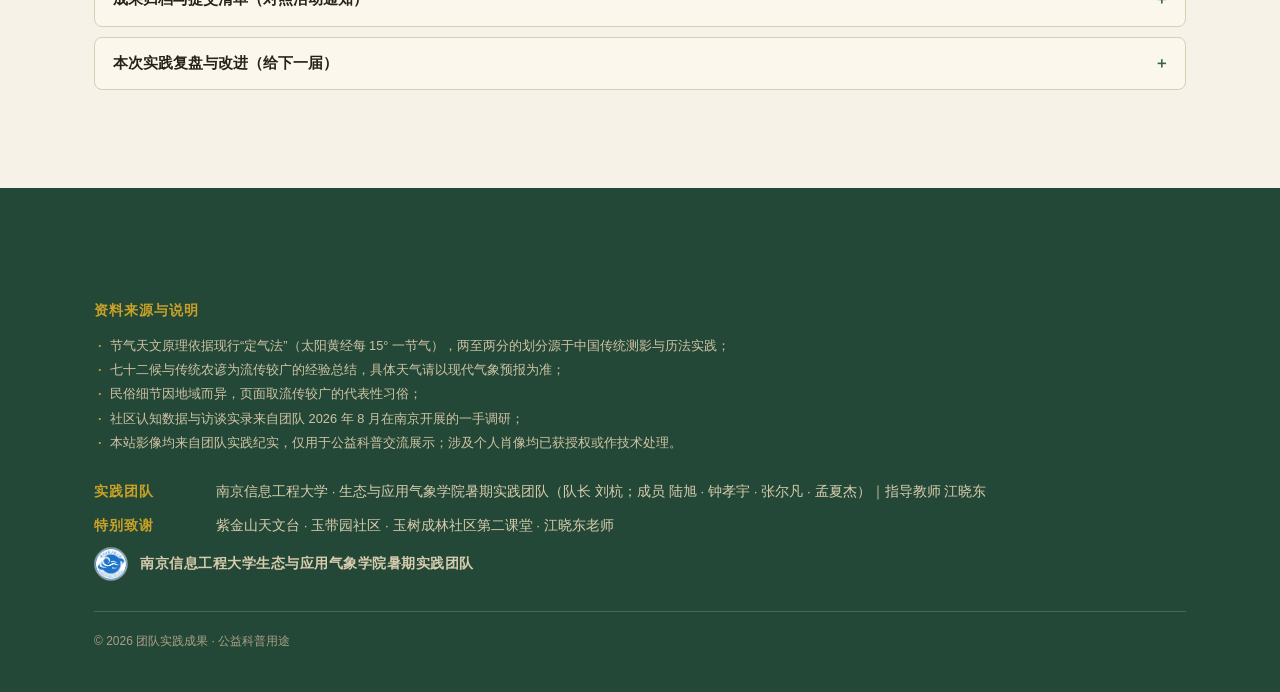
==== commit 2fcf495b: "v2.4 导航放大醒目+标题加大+滚动高亮+返回顶部+焦点样式" ====
--- a/index.html
+++ b/index.html
@@ -469,6 +469,7 @@
   <button class="lb-next" id="lbNext" aria-label="下一张">›</button>
 </div>
 
+<a class="to-top" id="toTop" href="#top" aria-label="回到顶部">↑</a>
 <script src="js/main.js"></script>
 </body>
 </html>
--- a/css/style.css
+++ b/css/style.css
@@ -28,27 +28,38 @@
 }
 img{display:block; max-width:100%}
 a{color:inherit; text-decoration:none}
-.wrap{max-width:1120px; margin:0 auto; padding:0 24px}
-section[id], footer[id]{scroll-margin-top:64px}
-
-/* ------- 顶栏 ------- */
-.nav{position:sticky; top:0; z-index:60; background:rgba(247,242,231,.92);
-  backdrop-filter:blur(8px); border-bottom:1px solid var(--line)}
-.nav-inner{max-width:1120px; margin:0 auto; padding:0 24px; height:60px;
-  display:flex; align-items:center; justify-content:space-between}
-.brand{font-family:var(--serif); font-weight:700; letter-spacing:.5px; font-size:17px}
-.brand em{font-style:normal; color:var(--jade); font-size:13px; margin-left:6px;
-  border:1px solid var(--jade-soft); padding:1px 8px; border-radius:99px; vertical-align:2px}
-.nav-links{display:flex; gap:4px}
-.nav-links a{display:block; padding:6px 12px; border-radius:6px; font-size:14.5px;
+.wrap{max-width:1140px; margin:0 auto; padding:0 24px}
+section[id], footer[id]{scroll-margin-top:84px}
+
+/* ------- 顶栏（加大加粗，醒目） ------- */
+.nav{position:sticky; top:0; z-index:60; background:rgba(247,242,231,.94);
+  backdrop-filter:blur(10px); border-bottom:1px solid var(--line);
+  box-shadow:0 2px 14px rgba(60,50,30,.06)}
+.nav-inner{max-width:1140px; margin:0 auto; padding:0 26px; height:78px;
+  display:flex; align-items:center; justify-content:space-between; gap:18px}
+.brand{font-family:var(--serif); font-weight:800; letter-spacing:1px; font-size:22px;
+  color:var(--ink); white-space:nowrap}
+.brand em{font-style:normal; color:var(--jade); font-size:14px; margin-left:8px;
+  border:1.5px solid var(--jade-soft); padding:3px 12px; border-radius:99px; vertical-align:3px;
+  letter-spacing:2px; white-space:nowrap}
+.nav-links{display:flex; gap:2px}
+.nav-links a{position:relative; display:block; padding:10px 17px; border-radius:8px;
+  font-size:17px; font-weight:600; letter-spacing:2px;
   color:var(--ink-2); transition:.2s}
-.nav-links a:hover{color:var(--seal); background:rgba(166,58,43,.07)}
-.nav-toggle{display:none; flex-direction:column; gap:4px; background:none; border:0; cursor:pointer; padding:6px}
-.nav-toggle span{width:20px; height:2px; background:var(--ink)}
-@media (max-width:860px){
+.nav-links a::after{content:""; position:absolute; left:50%; bottom:4px; width:0; height:3px;
+  border-radius:2px; background:var(--seal); transform:translateX(-50%); transition:width .25s}
+.nav-links a:hover{color:var(--seal); background:rgba(166,58,43,.06)}
+.nav-links a:hover::after{width:60%}
+.nav-links a.active{color:var(--seal); font-weight:800}
+.nav-links a.active::after{width:60%}
+.nav-toggle{display:none; flex-direction:column; gap:5px; background:none; border:0; cursor:pointer; padding:8px}
+.nav-toggle span{width:24px; height:2.5px; background:var(--ink); border-radius:2px}
+@media (max-width:1020px){
   .nav-toggle{display:flex}
-  .nav-links{display:none; position:absolute; top:60px; left:0; right:0; flex-direction:column;
-    background:var(--paper); border-bottom:1px solid var(--line); padding:8px 24px 16px}
+  .nav-links{display:none; position:absolute; top:78px; left:0; right:0; flex-direction:column;
+    background:var(--paper); border-bottom:1px solid var(--line); padding:10px 26px 18px;
+    box-shadow:0 14px 24px rgba(60,50,30,.10)}
+  .nav-links a{padding:12px 8px; font-size:17px; border-radius:6px}
   .nav-links.open{display:flex}
 }
 
@@ -69,16 +80,17 @@
 .hero-deco .ring::before{content:""; position:absolute; inset:44px; border-radius:50%;
   border:1px solid rgba(51,97,76,.18); animation:spin 60s linear infinite reverse}
 @keyframes spin{to{transform:rotate(360deg)}}
-.hero-inner{position:relative; max-width:1120px; margin:0 auto; padding:90px 24px 70px; width:100%}
-.eyebrow{font-size:13px; letter-spacing:3px; color:var(--jade); font-weight:600; margin-bottom:22px;
-  display:flex; align-items:center; gap:12px}
-.eyebrow::before{content:""; width:34px; height:1px; background:var(--jade)}
-.hero-title{font-family:var(--serif); font-weight:800; line-height:1.28; letter-spacing:4px}
+.hero-inner{position:relative; max-width:1140px; margin:0 auto; padding:100px 26px 84px; width:100%}
+.eyebrow{font-size:15px; letter-spacing:3px; color:var(--jade); font-weight:700; margin-bottom:26px;
+  display:flex; align-items:center; gap:14px}
+.eyebrow::before{content:""; width:42px; height:2px; background:var(--jade)}
+.hero-title{font-family:var(--serif); font-weight:800; line-height:1.22; letter-spacing:6px}
 .hero-title .t1,.hero-title .t2{display:block}
-.hero-title .t1{font-size:clamp(30px,5vw,52px)}
-.hero-title .t2{font-size:clamp(30px,5vw,52px); color:var(--seal);
-  text-shadow:0 0 24px rgba(166,58,43,.08)}
-.hero-sub{margin:26px 0 24px; color:var(--ink-2); font-size:clamp(14px,1.6vw,17px); max-width:720px}
+.hero-title .t1{font-size:clamp(42px,6.8vw,84px)}
+.hero-title .t2{font-size:clamp(30px,4.6vw,58px); color:var(--seal);
+  text-shadow:0 0 28px rgba(166,58,43,.10); letter-spacing:4px; margin-top:10px}
+.hero-sub{margin:30px 0 26px; color:var(--ink-2); font-size:clamp(15px,1.8vw,19px);
+  max-width:780px; line-height:2}
 .hero-chips{display:flex; flex-wrap:wrap; gap:10px; margin-bottom:34px}
 .hero-chips span{font-size:13px; color:var(--jade-deep); border:1px solid rgba(51,97,76,.4);
   background:rgba(247,242,231,.6); padding:5px 14px; border-radius:99px; letter-spacing:1px}
@@ -90,9 +102,9 @@
 /* ------- 通用区块 ------- */
 .sec{padding:88px 0}
 .sec.alt{background:var(--paper-2)}
-.kicker{font-size:12px; letter-spacing:4px; color:var(--jade); font-weight:600; margin-bottom:14px}
-.sec-title{font-family:var(--serif); font-size:clamp(26px,3.4vw,36px); letter-spacing:3px;
-  margin-bottom:18px; font-weight:800}
+.kicker{font-size:13px; letter-spacing:4px; color:var(--jade); font-weight:700; margin-bottom:16px}
+.sec-title{font-family:var(--serif); font-size:clamp(30px,4vw,46px); letter-spacing:3px;
+  margin-bottom:20px; font-weight:800}
 .sec-title::after{content:""; display:block; width:56px; height:3px; margin-top:14px;
   background:linear-gradient(90deg,var(--jade),var(--warm))}
 .lede{margin:6px 0 34px; color:var(--ink-2); max-width:860px}
@@ -317,3 +329,193 @@
   .reveal{opacity:1; transform:none}
   .hero-deco .ring,.hero-deco .ring::before{animation:none}
 }
+
+/* ======= 科普版新增样式 ======= */
+
+/* 首屏照片模式：文字转浅色，保证可读 */
+.hero.has-photo .eyebrow{color:#efe3c8}
+.hero.has-photo .eyebrow::before{background:#efe3c8}
+.hero.has-photo .hero-title .t1,.hero.has-photo .hero-title .t2{color:#f7f0dd;
+  text-shadow:0 2px 18px rgba(10,8,4,.55)}
+.hero.has-photo .hero-title .t2{color:#f2c98c}
+.hero.has-photo .hero-sub{color:#e9dfc6}
+.hero.has-photo .hero-sub span{color:#ffd98f}
+.hero.has-photo .hero-chips span{color:#f3ecd8; border-color:rgba(243,236,216,.55);
+  background:rgba(20,16,8,.25)}
+.hero.has-photo .hero-cta{border-color:#f3ecd8; color:#f3ecd8; background:rgba(20,16,8,.18)}
+.hero.has-photo .hero-cta:hover{background:#f3ecd8; color:#241e13}
+
+/* 双栏小卡（原理讲解） */
+.mini-cards.c2{grid-template-columns:repeat(2,1fr)}
+@media (max-width:760px){.mini-cards.c2{grid-template-columns:1fr}}
+
+/* 表格 */
+.table-wrap{overflow-x:auto; margin:26px 0 8px; border:1px solid var(--line);
+  border-radius:var(--radius); background:var(--card); box-shadow:var(--shadow)}
+table.kw{width:100%; border-collapse:collapse; font-size:14px; min-width:560px}
+table.kw caption{padding:12px 16px; text-align:left; font-family:var(--serif);
+  font-weight:700; letter-spacing:1px; color:var(--jade-deep); font-size:15px;
+  background:rgba(51,97,76,.06); border-bottom:1px solid var(--line)}
+table.kw th{background:var(--ink); color:#efe6d2; text-align:left; padding:9px 14px;
+  font-weight:600; font-size:13px; letter-spacing:1px}
+table.kw td{padding:9px 14px; border-bottom:1px solid #e7dcc3; vertical-align:top}
+table.kw tbody tr:nth-child(even) td{background:rgba(247,242,231,.55)}
+table.kw td.note,.table-wrap .note{background:transparent !important; color:var(--ink-3);
+  font-size:12.5px; padding-top:8px; line-height:1.7}
+@media (max-width:640px){table.kw{font-size:13px}}
+
+/* 节气简史一行线 */
+.timeline-line{margin:20px 0 6px; font-size:13.5px; color:var(--ink-2); text-align:center;
+  letter-spacing:.5px; background:rgba(201,162,39,.10); border:1px dashed rgba(201,162,39,.5);
+  border-radius:99px; padding:9px 14px}
+
+/* 实践印记插入卡 */
+.inset-box{position:relative; margin-top:46px; background:var(--card);
+  border:1px solid var(--line); border-radius:var(--radius); padding:34px 30px 26px;
+  box-shadow:var(--shadow)}
+.inset-box h3{margin:4px 0 10px; font-family:var(--serif); letter-spacing:1px}
+.inset-box > p{color:var(--ink-2); margin-bottom:6px}
+.inset-flag{position:absolute; top:-13px; left:24px; font-size:12px; letter-spacing:2px;
+  color:#f3ecda; background:var(--seal); padding:3px 14px; border-radius:99px;
+  box-shadow:0 3px 8px rgba(166,58,43,.3)}
+.inset-box .sub-h{margin-top:34px}
+.inset-box .gallery{margin-top:18px}
+
+/* 四季民俗卡 */
+.card.k-spring{border-top:4px solid #7fa36b}
+.card.k-spring .card-icon{background:#7fa36b}
+.card.k-summer{border-top:4px solid #c96f2e}
+.card.k-summer .card-icon{background:#c96f2e}
+.card.k-autumn{border-top:4px solid #b9831f}
+.card.k-autumn .card-icon{background:#b9831f}
+.card.k-winter{border-top:4px solid #4c6d8f}
+.card.k-winter .card-icon{background:#4c6d8f}
+
+/* 谚语 */
+.proverbs{display:grid; grid-template-columns:repeat(2,1fr); gap:12px; margin:14px 0 8px}
+.prov{background:var(--card); border:1px solid var(--line); border-radius:8px;
+  padding:14px 18px; display:grid; grid-template-columns:minmax(0,1fr); gap:2px}
+.prov .pr{font-family:var(--serif); font-weight:700; font-size:16px; color:var(--jade-deep);
+  letter-spacing:1px}
+.prov p{font-size:13px; color:var(--ink-2)}
+@media (max-width:760px){.proverbs{grid-template-columns:1fr}}
+
+/* 辅助说明行 */
+.note-line{margin-top:16px; font-size:12.5px; color:var(--ink-3); line-height:1.8}
+
+/* 尾注来源列表 */
+.src-list{list-style:none; margin:2px 0 16px}
+.src-list li{font-size:12.8px; color:#cfc3a5; line-height:1.9; padding-left:16px;
+  position:relative}
+.src-list li::before{content:"·"; position:absolute; left:4px; color:var(--warm); font-weight:800}
+.footer-meta p strong{min-width:110px; display:inline-block}
+
+/* ======= 排版优化 v2.1 ======= */
+
+/* 首屏矢量水墨山景 */
+.hero-art{position:absolute; left:0; right:0; bottom:0; height:56%; min-height:230px;
+  z-index:0; pointer-events:none}
+.hero-art svg{width:100%; height:100%; display:block}
+.hero-inner{position:relative; z-index:1}
+
+/* 第2部分：双栏（讲解 + 节气环） */
+.duo{display:grid; grid-template-columns:minmax(0,1.55fr) minmax(300px,1fr);
+  gap:34px; align-items:center; margin-top:8px}
+.duo .mini-cards{margin-top:0}
+.wheel{margin:0; text-align:center}
+.wheel svg{width:100%; max-width:330px; height:auto; filter:drop-shadow(0 8px 18px rgba(60,50,30,.20))}
+.wheel figcaption{font-size:12.5px; color:var(--ink-3); margin-top:10px; line-height:1.8}
+@media (max-width:900px){
+  .duo{grid-template-columns:1fr; gap:26px}
+  .wheel{order:-1}
+}
+
+/* 四季排卡：二十四节气一览 */
+.st-groups{display:grid; grid-template-columns:repeat(4,1fr); gap:14px; margin-top:12px}
+.st-group{border:1px solid var(--line); border-radius:var(--radius); overflow:hidden;
+  background:var(--card); box-shadow:var(--shadow)}
+.st-head{display:flex; justify-content:space-between; align-items:center;
+  padding:10px 16px; color:#f6efdd; font-family:var(--serif); letter-spacing:3px; font-size:15px}
+.st-sp .st-head{background:#6f9a5c}
+.st-su .st-head{background:#c26a24}
+.st-au .st-head{background:#ad7c18}
+.st-wi .st-head{background:#48678a}
+.st-head span:last-child{font-size:11px; opacity:.85; letter-spacing:1px; font-family:var(--sans)}
+.st-row{display:flex; justify-content:space-between; align-items:baseline;
+  padding:7px 16px; border-top:1px dashed #e7dcc3; font-size:14px}
+.st-row .nm{font-family:var(--serif); font-weight:700; font-size:15px}
+.st-row .meta{color:var(--ink-3); font-size:12px}
+.st-wi .st-row .nm{font-size:13.5px}
+@media (max-width:980px){.st-groups{grid-template-columns:repeat(2,1fr)}}
+@media (max-width:560px){.st-groups{grid-template-columns:1fr}}
+
+/* 第3部分：看天/看物提示条 */
+.fact-strip{display:grid; grid-template-columns:repeat(3,1fr); gap:12px; margin:6px 0 10px}
+.fact{background:var(--card); border:1px solid var(--line); border-left:4px solid var(--jade);
+  border-radius:8px; padding:14px 18px; font-size:13.5px; color:var(--ink-2); line-height:1.8}
+.fact b{color:var(--jade-deep)}
+@media (max-width:820px){.fact-strip{grid-template-columns:1fr}}
+
+/* 物候卡 */
+.hou-list{display:grid; grid-template-columns:repeat(auto-fill,minmax(205px,1fr));
+  gap:12px; margin:14px 0 6px}
+.hou{background:var(--card); border:1px solid var(--line); border-radius:10px;
+  padding:16px 18px; box-shadow:var(--shadow); transition:transform .2s}
+.hou:hover{transform:translateY(-3px)}
+.hou-badge{display:inline-block; background:var(--jade); color:#f6efdd; font-size:12px;
+  padding:2px 12px; border-radius:99px; letter-spacing:2px; margin-bottom:8px}
+.hou:nth-child(2) .hou-badge{background:#7fa36b}
+.hou:nth-child(3) .hou-badge{background:#c96f2e}
+.hou:nth-child(4) .hou-badge{background:#b9831f}
+.hou:nth-child(5) .hou-badge{background:#4c6d8f}
+.hou:nth-child(6) .hou-badge{background:#8a6a3a}
+.hou b{display:block; font-family:var(--serif); font-size:17px; letter-spacing:1px; margin-bottom:2px}
+.hou p{font-size:12.8px; color:var(--ink-2); line-height:1.7; margin:0}
+
+/* 谚语卡增强 */
+.prov{position:relative; padding-left:44px}
+.prov::before{content:"“"; position:absolute; left:14px; top:2px; font-family:var(--serif);
+  font-size:30px; color:var(--warm); opacity:.75; line-height:1}
+.prov .pr{font-size:17px}
+.prov:hover{transform:translateY(-2px); box-shadow:var(--shadow)}
+
+/* ======= v2.4：精益求精——导航醒目、标题放大、交互细节 ======= */
+
+/* 键盘可达性 & 文字选择 */
+a:focus-visible,button:focus-visible,summary:focus-visible,.fig:focus-visible{
+  outline:2.5px solid var(--jade); outline-offset:2px; border-radius:6px}
+::selection{background:rgba(51,97,76,.28); color:#fff}
+
+/* 返回顶部按钮 */
+.to-top{position:fixed; right:22px; bottom:26px; z-index:55; width:46px; height:46px;
+  border-radius:50%; background:var(--card); border:1.5px solid var(--jade);
+  color:var(--jade-deep); font-size:20px; display:flex; align-items:center; justify-content:center;
+  box-shadow:var(--shadow); opacity:0; visibility:hidden; transform:translateY(12px);
+  transition:.3s}
+.to-top.show{opacity:1; visibility:visible; transform:none}
+.to-top:hover{background:var(--jade); color:#f6efdd}
+@media (prefers-reduced-motion:reduce){.to-top{transition:none}}
+
+/* 移动端汉堡按钮区间距微调 */
+@media (max-width:1020px){.nav-inner{gap:8px}}
+
+/* 细节：详情折叠摘要悬停反馈 */
+.tpl summary:hover{background:rgba(51,97,76,.05)}
+
+/* 首屏：照片背景铺满，隐藏矢量山避免叠图 */
+.hero.has-photo{background-size:cover; background-position:center 30%}
+.hero.has-photo .hero-art{display:none}
+.hero.has-photo .hero-inner{padding-top:112px; padding-bottom:150px}
+
+/* 四季卡照片头部 */
+.card-photo{height:108px; margin:-26px -24px 14px; overflow:hidden;
+  border-radius:10px 10px 0 0; position:relative}
+.card-photo img{width:100%; height:100%; object-fit:cover; display:block;
+  transition:transform .45s ease}
+.card:hover .card-photo img{transform:scale(1.05)}
+.art-summer{display:flex; align-items:center; justify-content:center;
+  background:radial-gradient(circle at 26% 18%, rgba(255,214,140,.95) 0 13%, transparent 48%),
+             linear-gradient(135deg,#efc071,#d97f2b)}
+.art-summer span{font-family:var(--serif); font-size:58px; color:rgba(255,251,240,.88);
+  letter-spacing:2px; text-shadow:0 3px 12px rgba(122,60,8,.4)}
+.folk-cards .card h3{margin-top:2px}
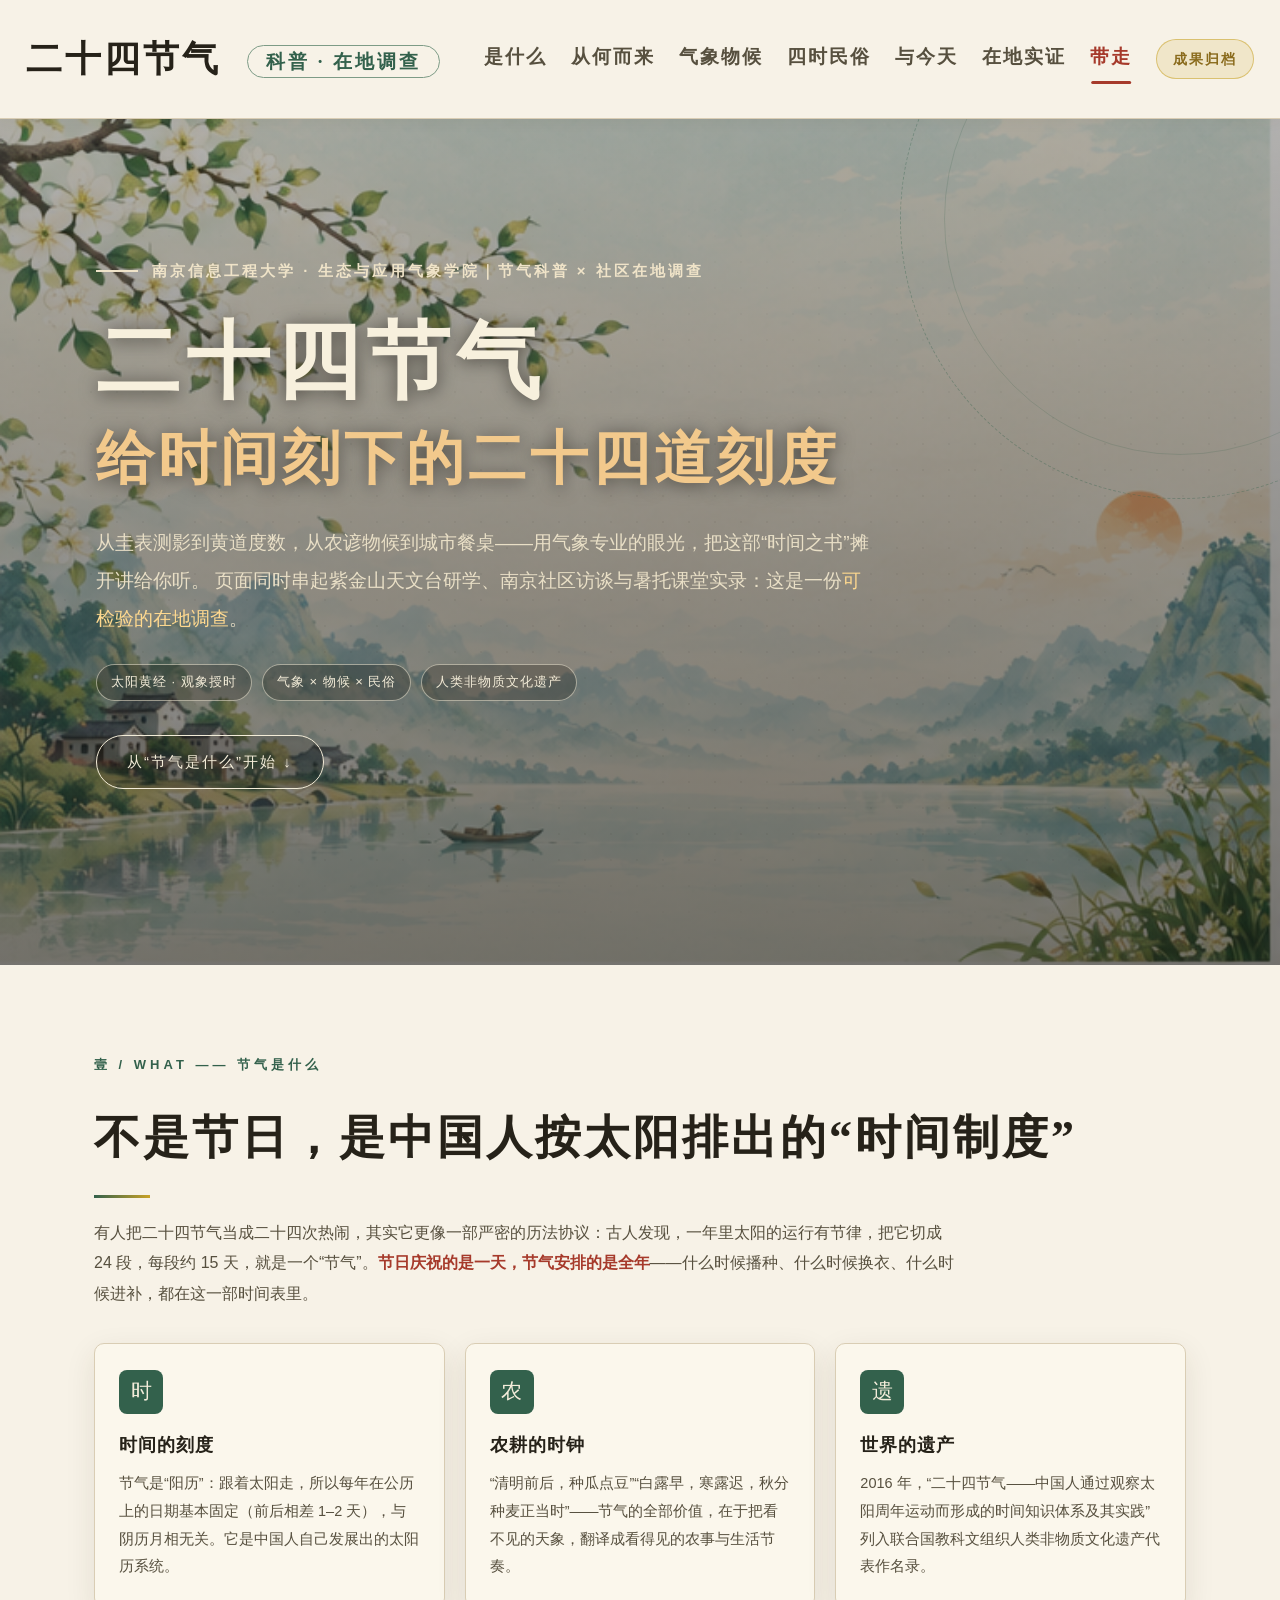
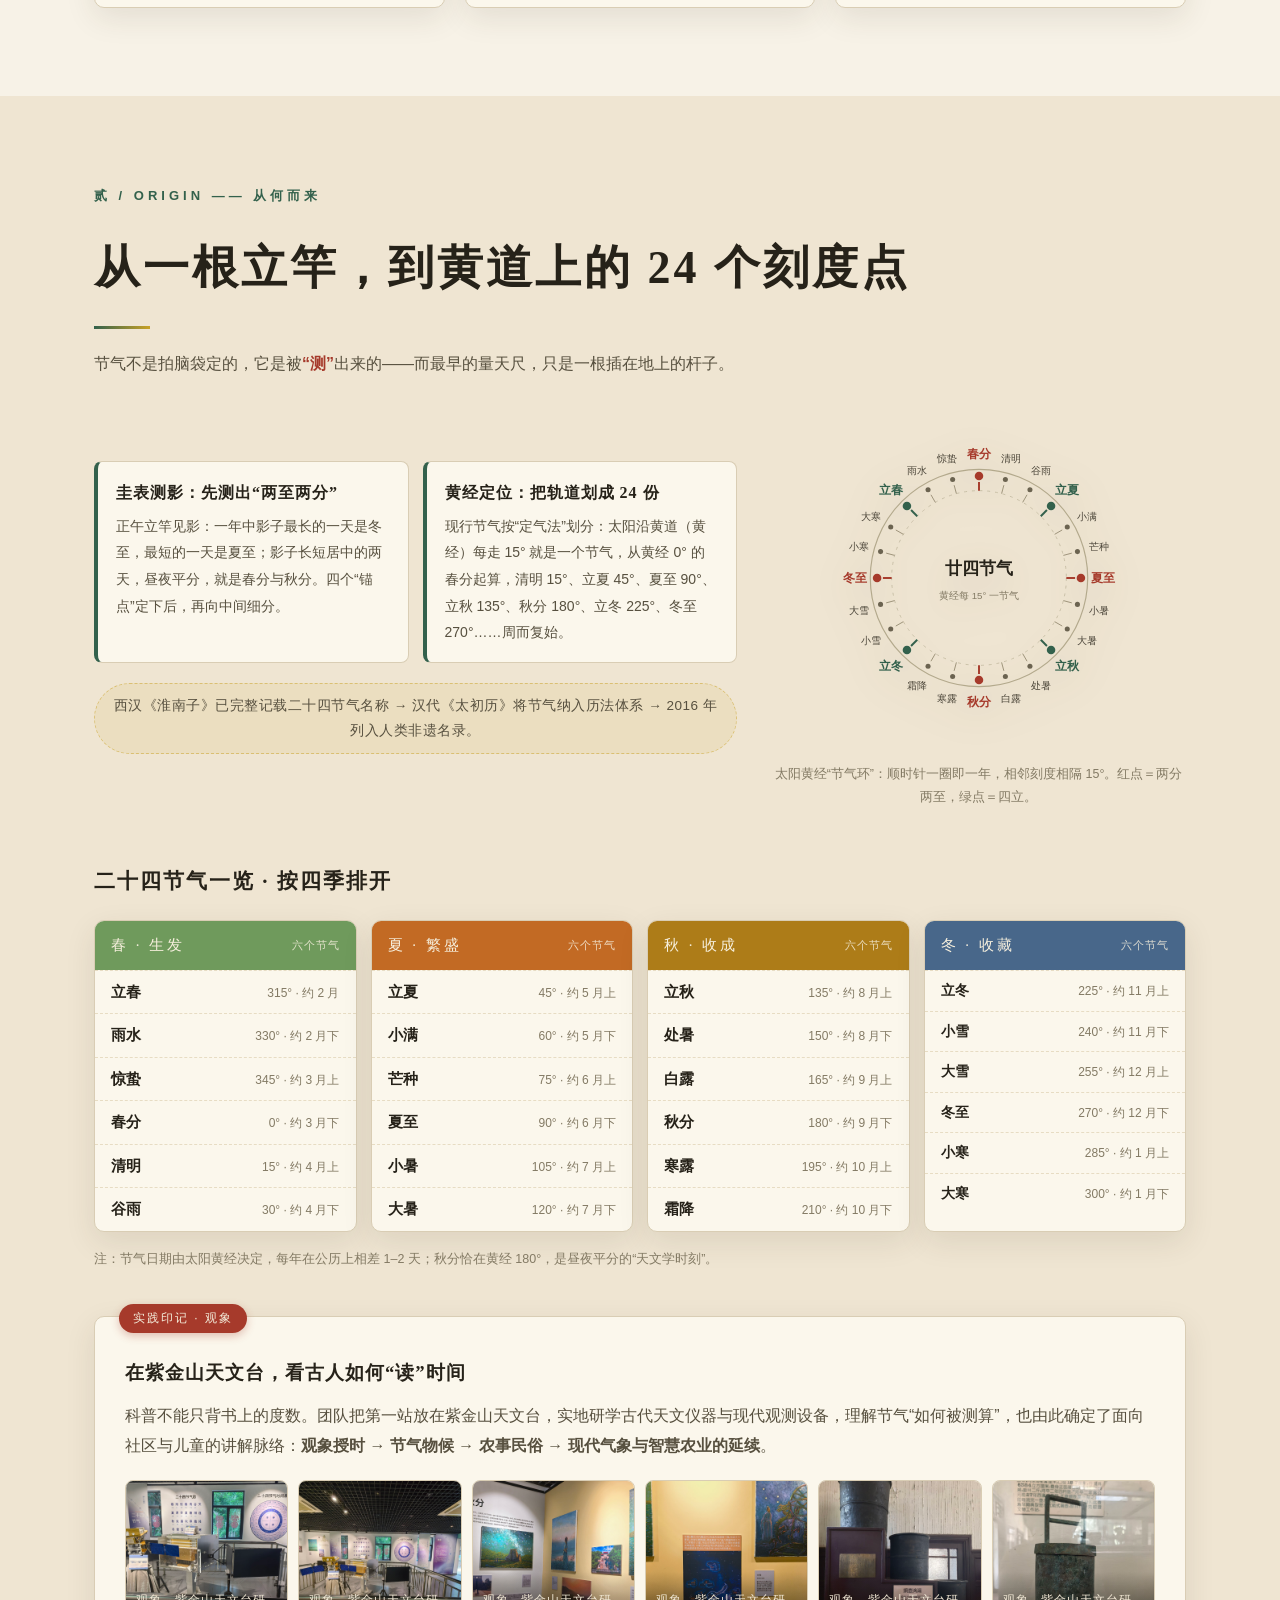
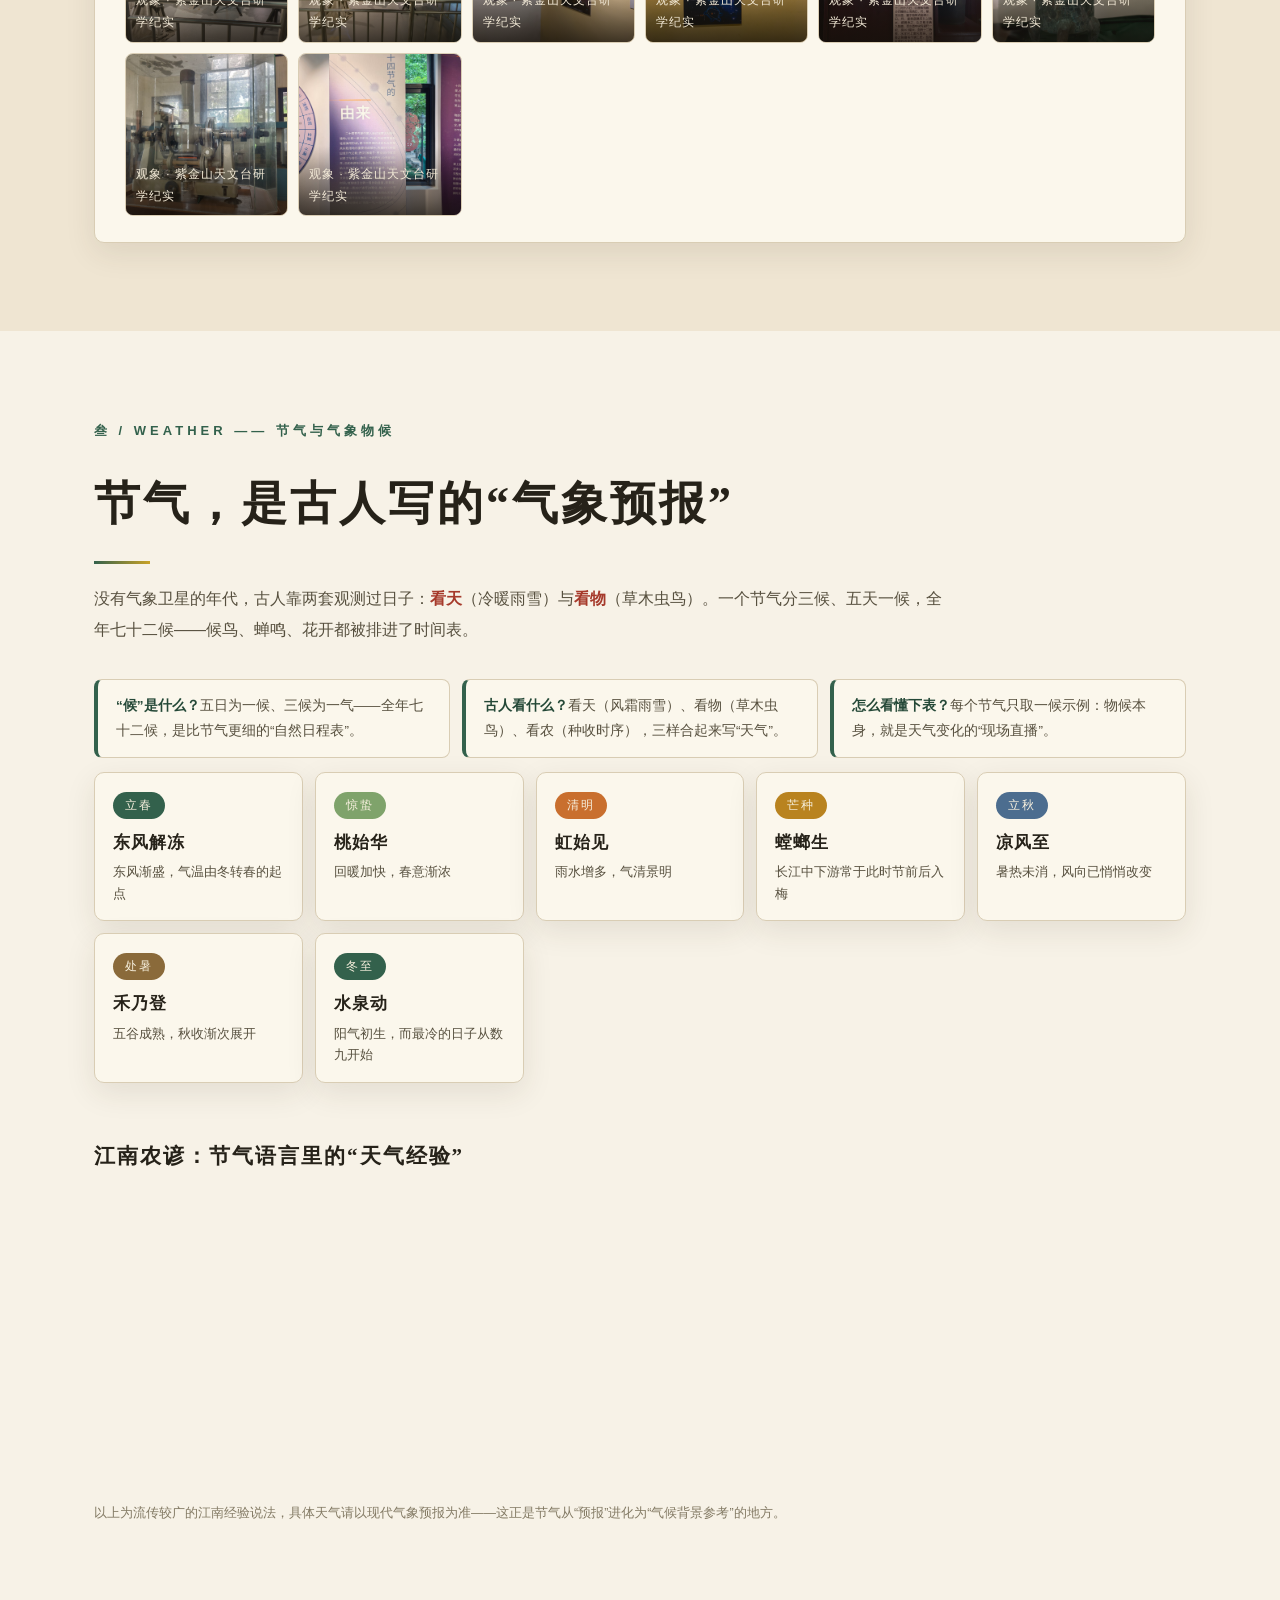
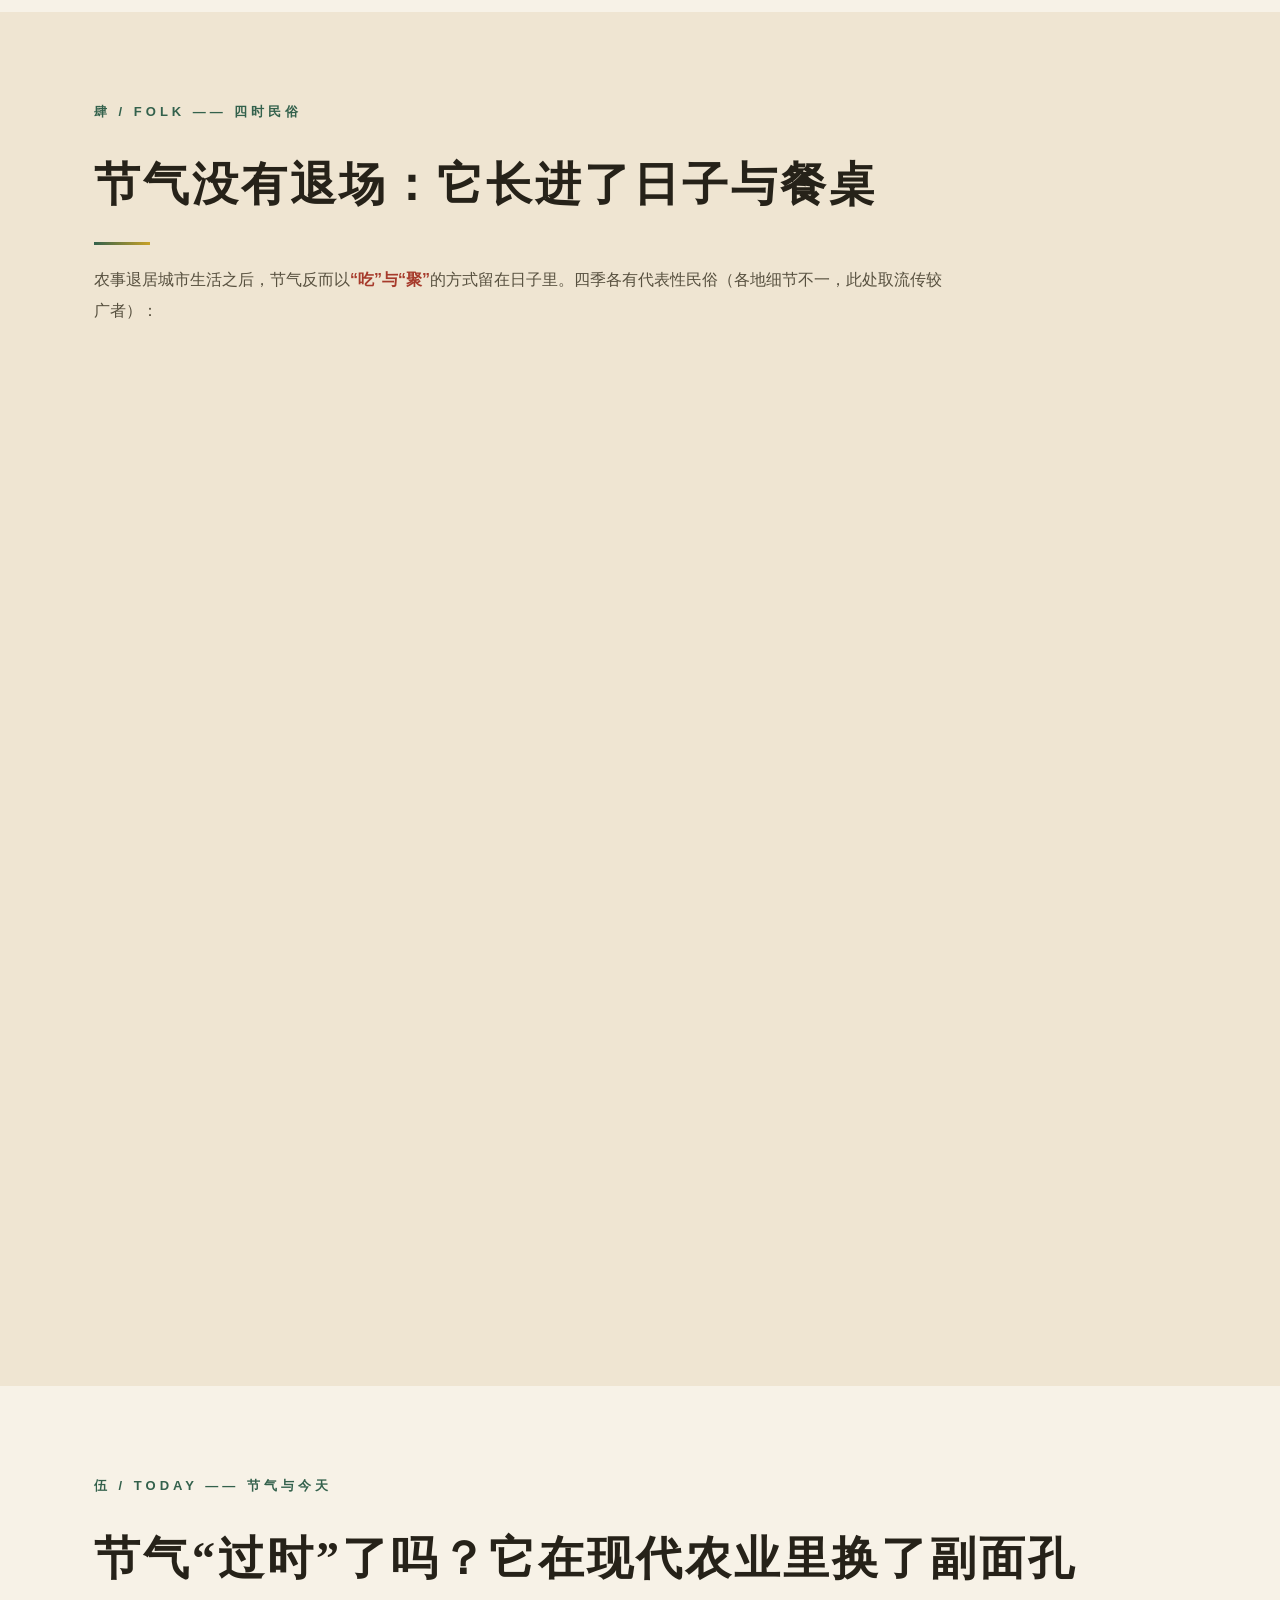
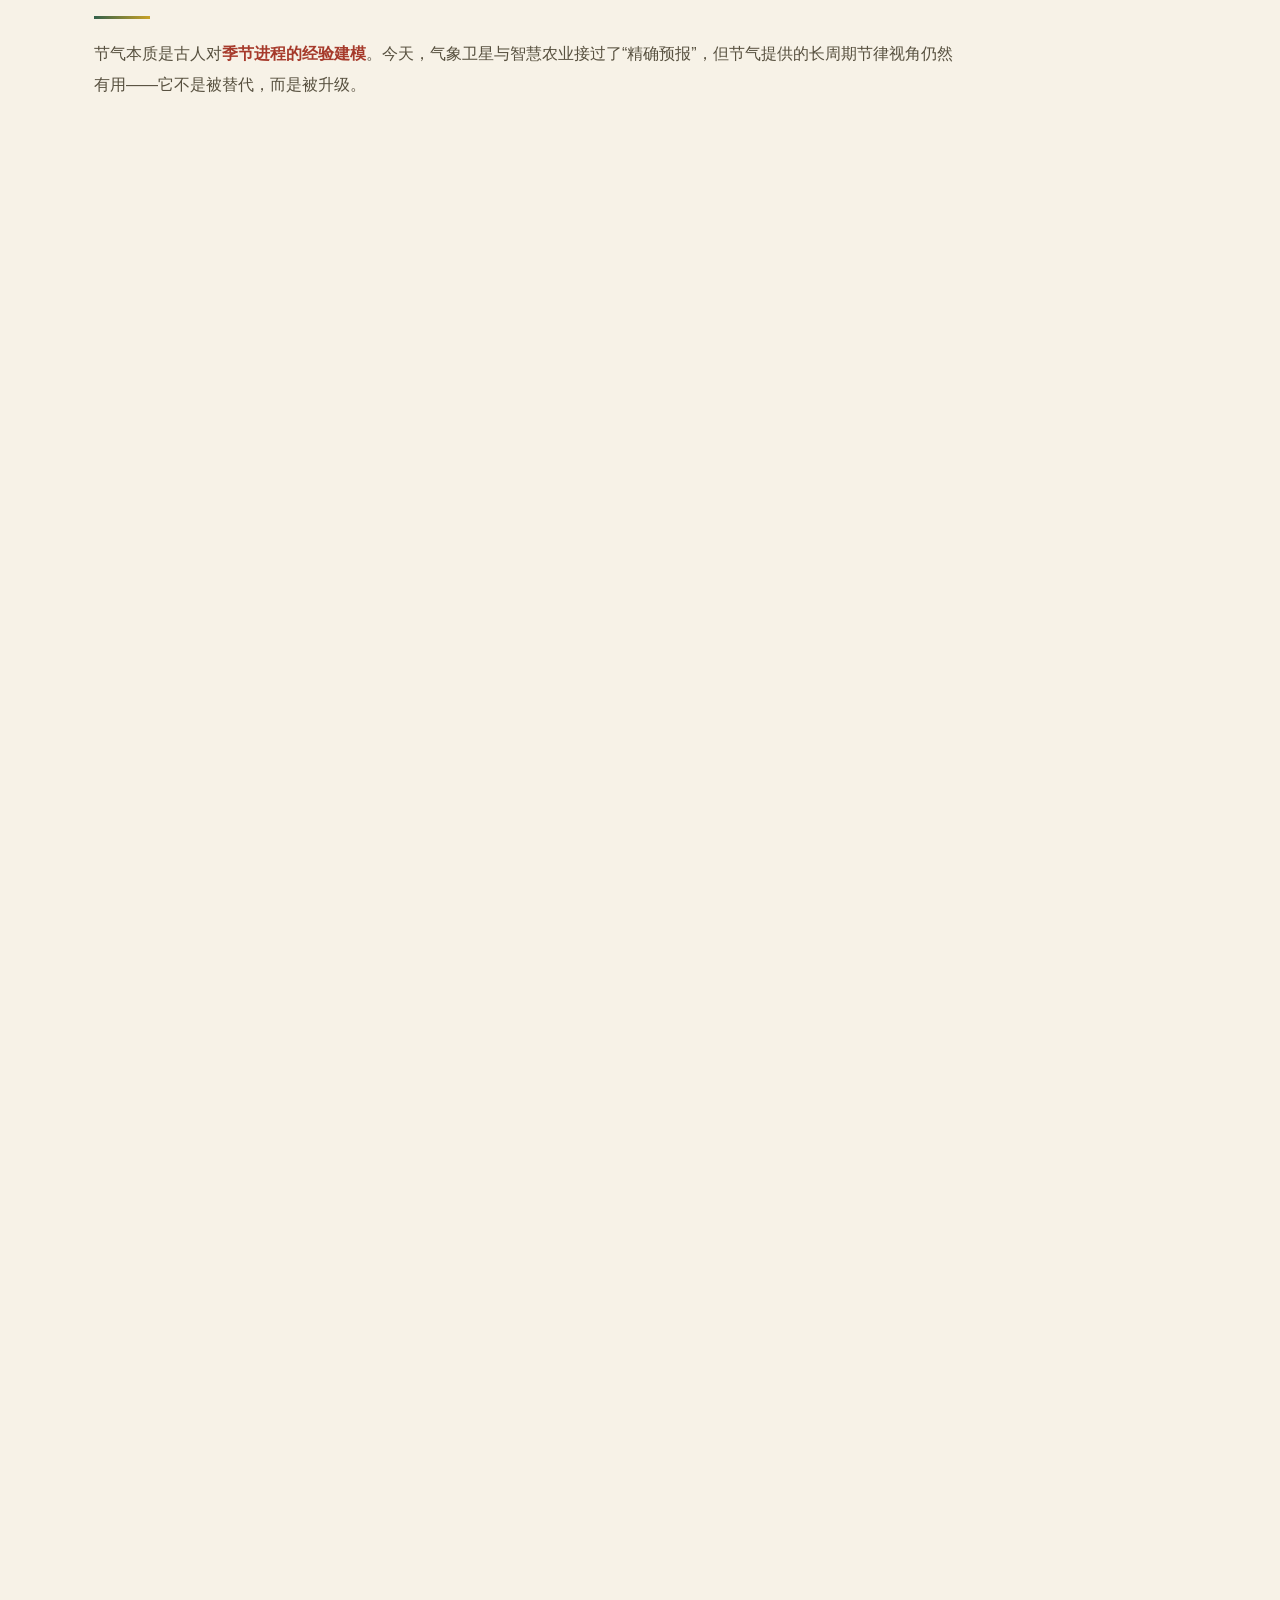
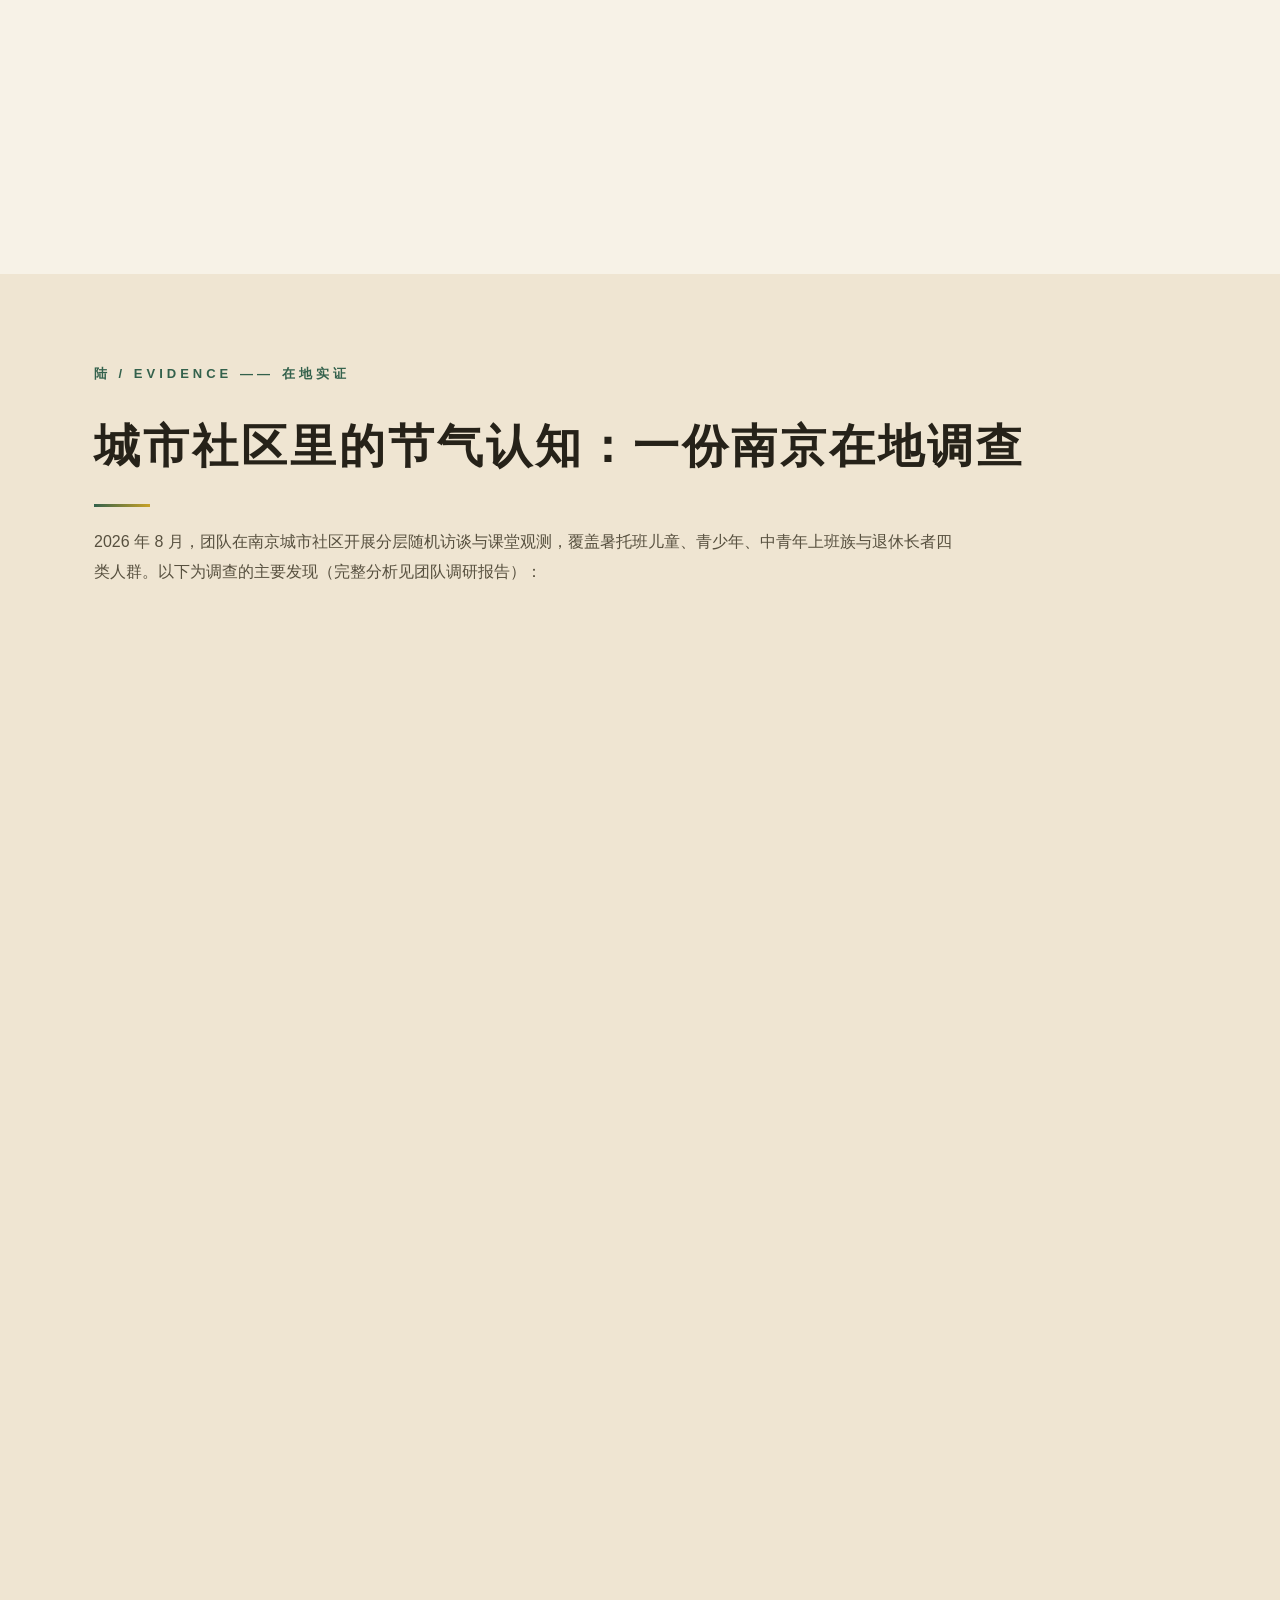
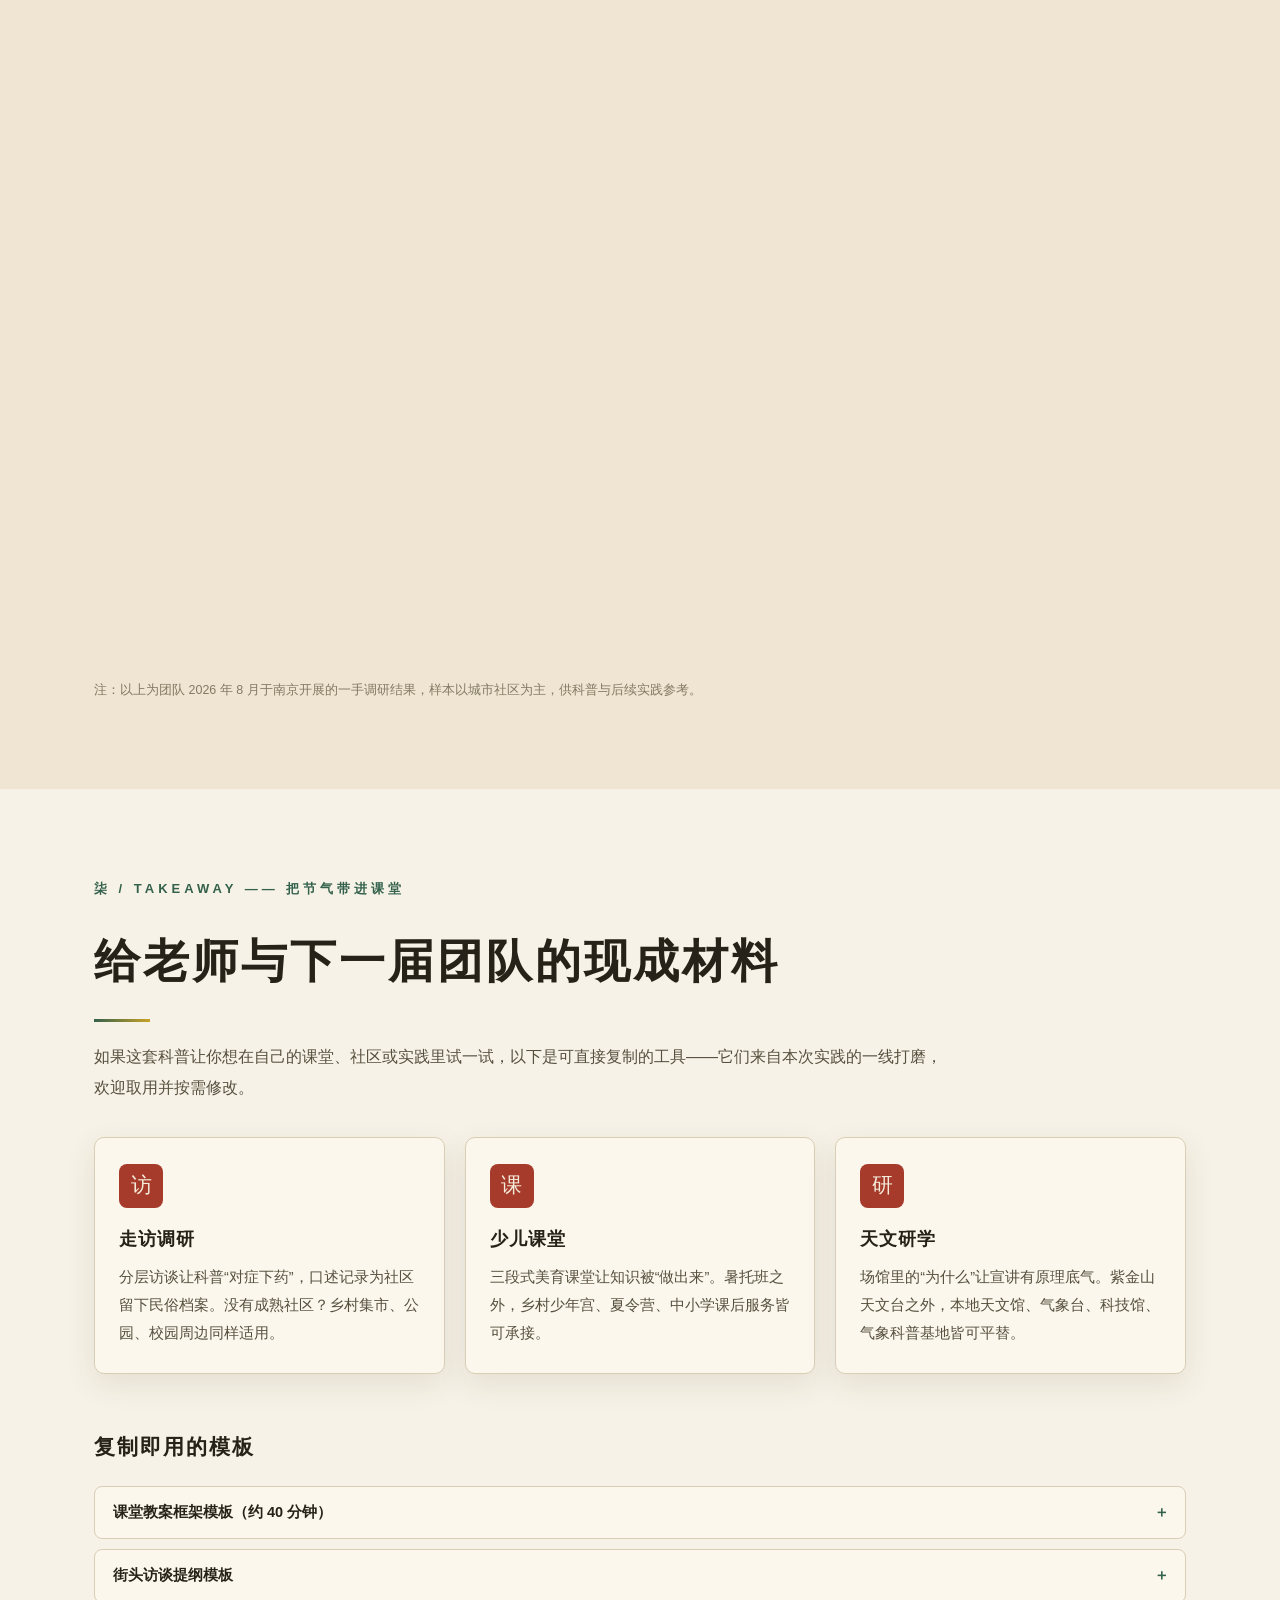
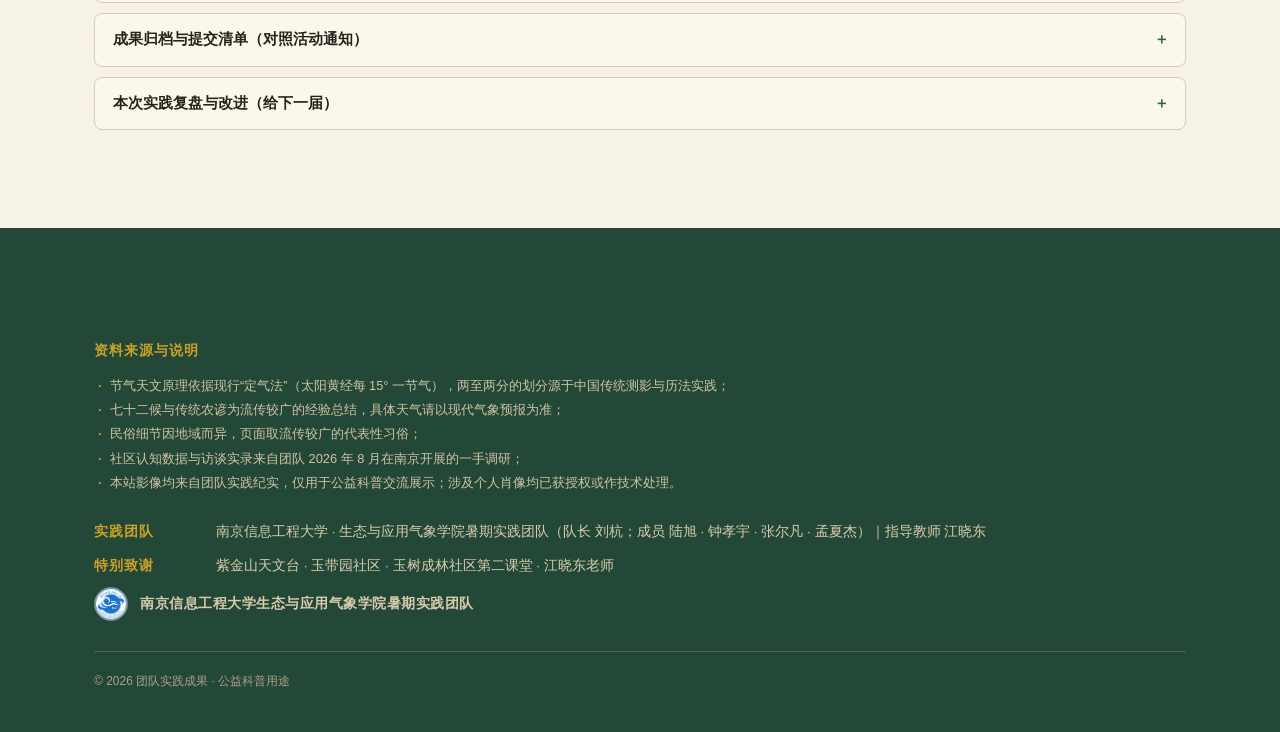
==== commit 172c0e5a: "feat(archive): 归档可复用资源包、研学与课堂文档、项目报告与答辩材料，新增三个课堂小游戏与「成果归档」页面 - docs/：资源包 PDF、研学梳理、课堂流程与讲稿、问卷模板、质量报告、" ====
--- a/index.html
+++ b/index.html
@@ -25,6 +25,7 @@
       <a href="#today">与今天</a>
       <a href="#evidence">在地实证</a>
       <a href="#takeaway">带走</a>
+      <a class="nav-archive" href="archive.html">成果归档</a>
     </nav>
   </div>
 </header>
--- a/css/style.css
+++ b/css/style.css
@@ -37,10 +37,10 @@
   box-shadow:0 2px 14px rgba(60,50,30,.06)}
 .nav-inner{max-width:1140px; margin:0 auto; padding:0 26px; height:78px;
   display:flex; align-items:center; justify-content:space-between; gap:18px}
-.brand{font-family:var(--serif); font-weight:800; letter-spacing:1px; font-size:22px;
+.brand{font-family:var(--serif); font-weight:800; letter-spacing:1.5px; font-size:26px;
   color:var(--ink); white-space:nowrap}
-.brand em{font-style:normal; color:var(--jade); font-size:14px; margin-left:8px;
-  border:1.5px solid var(--jade-soft); padding:3px 12px; border-radius:99px; vertical-align:3px;
+.brand em{font-style:normal; color:var(--jade); font-size:16px; margin-left:10px;
+  border:1.5px solid var(--jade-soft); padding:4px 13px; border-radius:99px; vertical-align:3px;
   letter-spacing:2px; white-space:nowrap}
 .nav-links{display:flex; gap:2px}
 .nav-links a{position:relative; display:block; padding:10px 17px; border-radius:8px;
@@ -54,7 +54,7 @@
 .nav-links a.active::after{width:60%}
 .nav-toggle{display:none; flex-direction:column; gap:5px; background:none; border:0; cursor:pointer; padding:8px}
 .nav-toggle span{width:24px; height:2.5px; background:var(--ink); border-radius:2px}
-@media (max-width:1020px){
+@media (max-width:1139px){
   .nav-toggle{display:flex}
   .nav-links{display:none; position:absolute; top:78px; left:0; right:0; flex-direction:column;
     background:var(--paper); border-bottom:1px solid var(--line); padding:10px 26px 18px;
@@ -497,10 +497,22 @@
 @media (prefers-reduced-motion:reduce){.to-top{transition:none}}
 
 /* 移动端汉堡按钮区间距微调 */
-@media (max-width:1020px){.nav-inner{gap:8px}}
+@media (max-width:1139px){.nav-inner{gap:8px}}
 
 /* 细节：详情折叠摘要悬停反馈 */
 .tpl summary:hover{background:rgba(51,97,76,.05)}
+
+/* ======= v2.6：导航大号单行稳定版（≥1140px 生效，窄屏自动回落紧凑模式） ======= */
+@media (min-width:1140px){
+  .nav-inner{height:118px; max-width:1500px}
+  .brand{font-size:clamp(30px,2.8vw,40px); letter-spacing:3px}
+  .brand em{font-size:19px; padding:5px 18px; margin-left:14px; letter-spacing:3px}
+  .nav-links{display:flex; align-items:center; gap:0}
+  .nav-links a{font-size:clamp(18px,1.5vw,25px); font-weight:800;
+    letter-spacing:2px; padding:10px 12px 14px; white-space:nowrap}
+  .nav-links a::after{bottom:5px; height:3.5px}
+}
+section[id], footer[id]{scroll-margin-top:134px}
 
 /* 首屏：照片背景铺满，隐藏矢量山避免叠图 */
 .hero.has-photo{background-size:cover; background-position:center 30%}
@@ -519,3 +531,23 @@
 .art-summer span{font-family:var(--serif); font-size:58px; color:rgba(255,251,240,.88);
   letter-spacing:2px; text-shadow:0 3px 12px rgba(122,60,8,.4)}
 .folk-cards .card h3{margin-top:2px}
+
+/* ===== 成果归档入口（归档页 archive.html） ===== */
+.nav-links a.nav-archive{
+  font-size:clamp(14px,1.05vw,18px);
+  font-weight:800;
+  color:#8a6b1c;
+  background:rgba(201,162,39,.15);
+  border:1px solid rgba(201,162,39,.55);
+  border-radius:999px;
+  padding:6px 16px;
+  margin-left:12px;
+  white-space:nowrap;
+}
+.nav-links a.nav-archive::after{display:none}
+.nav-links a.nav-archive:hover,
+.nav-links a.nav-archive.active{background:rgba(201,162,39,.32); color:#5e4413}
+@media(max-width:1139px){
+  .nav-links a.nav-archive{margin-left:0; margin-top:6px; text-align:center; align-self:flex-start}
+}
+
